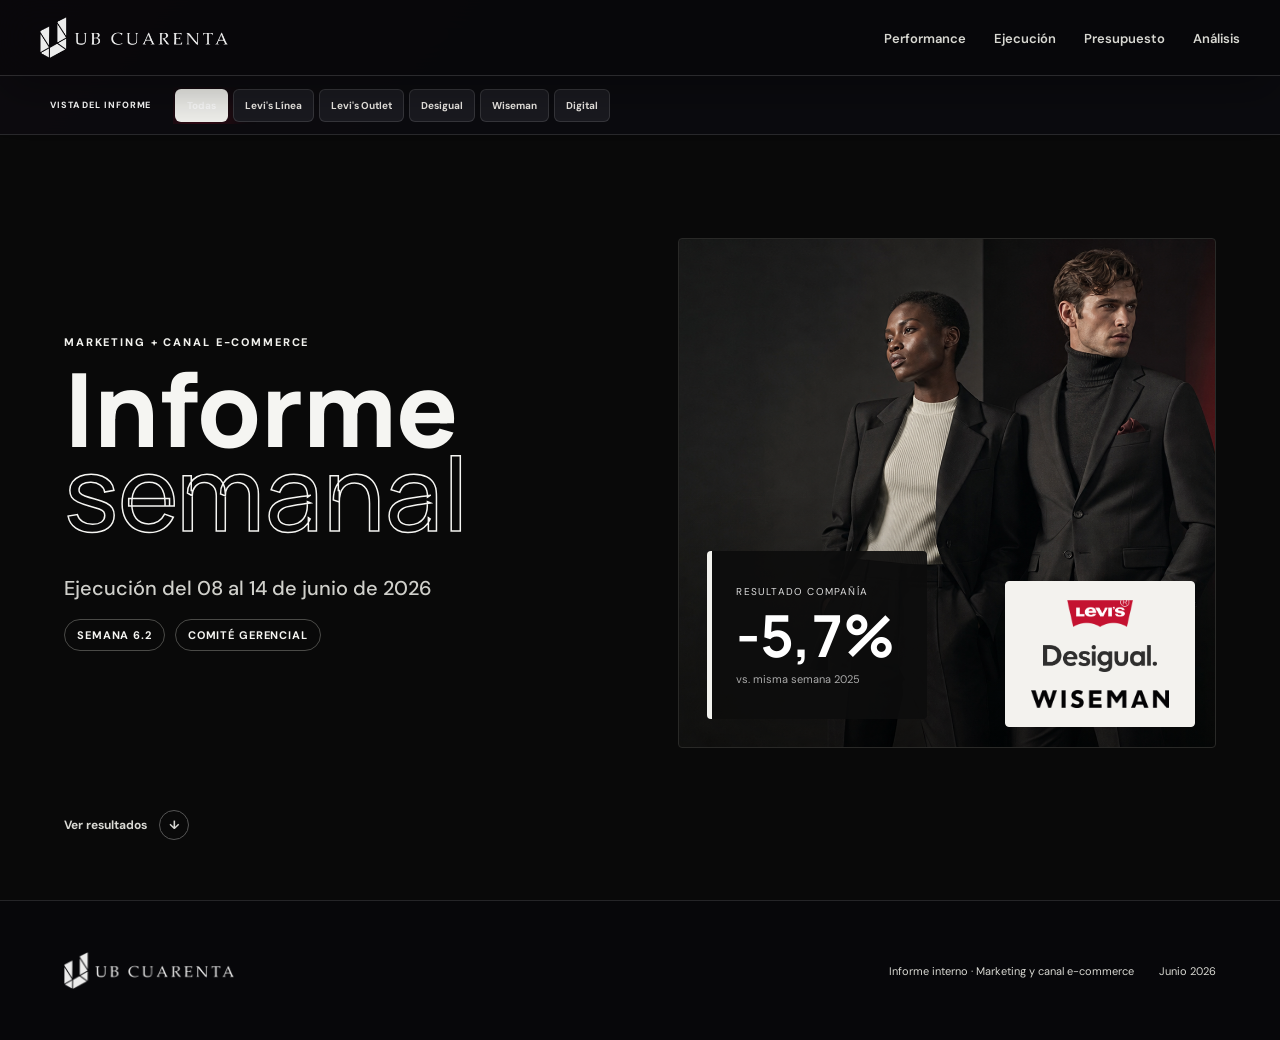
==== index.html @ 1dfcb02c "Add files via upload" ====
﻿<!doctype html>
<html lang="es">
<head>
  <meta charset="utf-8">
  <meta name="viewport" content="width=device-width, initial-scale=1">
  <meta name="theme-color" content="#111111">
  <title>Informe semanal | Marketing UB Cuarenta</title>
  <link rel="preconnect" href="https://fonts.googleapis.com">
  <link rel="preconnect" href="https://fonts.gstatic.com" crossorigin>
  <link href="https://fonts.googleapis.com/css2?family=DM+Sans:wght@400;500;600;700&family=Manrope:wght@500;600;700;800&display=swap" rel="stylesheet">
  <link rel="stylesheet" href="styles.css?v=18">
</head>
<body>
  <header class="topbar">
    <a class="company" href="#inicio" aria-label="Ir al inicio">
      <img src="assets/ub-cuarenta.png" alt="Comercializadora UB Cuarenta">
    </a>
    <nav aria-label="Navegación del informe">
      <a href="#resumen">Performance</a>
      <a href="#acciones">Ejecución</a>
      <a href="#presupuesto">Presupuesto</a>
      <a href="#marcas">Análisis</a>
    </nav>
    <button class="edit-toggle" id="editToggle" type="button">
      <span class="edit-dot"></span>
      <span id="editLabel">Editar informe</span>
    </button>
  </header>

  <aside class="global-brand-filter" aria-label="Filtro global de marca">
    <div class="global-filter-inner">
      <span>Vista del informe</span>
      <div class="filters">
        <button type="button" class="global-filter active" data-global-brand="all">Todas</button>
        <button type="button" class="global-filter" data-global-brand="levis">Levi's Línea</button>
        <button type="button" class="global-filter" data-global-brand="levis-outlet">Levi's Outlet</button>
        <button type="button" class="global-filter" data-global-brand="desigual">Desigual</button>
        <button type="button" class="global-filter" data-global-brand="wiseman">Wiseman</button>
        <button type="button" class="global-filter" data-global-brand="digital">Digital</button>
      </div>
    </div>
  </aside>

  <main id="editableContent">
    <section class="hero" id="inicio">
      <div class="hero-grid">
        <div class="hero-copy">
          <p class="eyebrow">Marketing + canal e-commerce</p>
          <h1>Informe<br><span>semanal</span></h1>
          <p class="hero-period editable" data-field="periodo" contenteditable="false">Ejecución del 08 al 14 de junio de 2026</p>
          <div class="hero-meta">
            <span class="editable" data-field="semana-informe" contenteditable="false">Semana 6.2</span>
            <span>Comité gerencial</span>
          </div>
        </div>
        <div class="hero-visual" title="Cambiar imagen de portada">
          <span class="hero-image-edit-hint">Cambiar portada</span>
          <div class="hero-stat">
            <span class="hero-stat-label">Resultado compañía</span>
            <strong class="editable" data-field="variacion-compania" contenteditable="false">+12%</strong>
            <span>vs. misma semana 2025</span>
          </div>
          <div class="hero-rings" aria-hidden="true">
            <span></span><span></span><span></span>
          </div>
          <div class="brand-stack" aria-label="Marcas del portafolio">
            <img src="assets/levis.png" alt="Levi's">
            <img src="assets/desigual.png" alt="Desigual">
            <img src="assets/wiseman.png" alt="Wiseman">
          </div>
        </div>
      </div>
      <a class="scroll-hint" href="#resumen">Ver resultados <span>↓</span></a>
    </section>



    <section class="section shell" id="resumen">
      <div class="section-heading">
        <div>
          <p class="eyebrow">01 - Pulso del negocio</p>
          <h2>1.1 Resumen ejecutivo</h2>
        </div>
      </div>

      <div class="kpi-grid">
        <article class="kpi-card kpi-dark">
          <div class="kpi-icon">↗</div>
          <span>Venta semana</span>
          <strong class="editable" data-field="ventas-semana" contenteditable="false">$900,7M</strong>
          <small><b class="editable" data-field="cumplimiento-meta" contenteditable="false">76,2%</b> de la meta · <b class="editable" data-field="meta-semana" contenteditable="false">$1.182,6M</b></small>
        </article>
        <article class="kpi-card">
          <div class="kpi-icon">◉</div>
          <span>Variación vs. PY</span>
          <strong class="editable" data-field="variacion-semana" contenteditable="false">+12%</strong>
          <small>Comparativo misma semana 2025</small>
        </article>
        <article class="kpi-card">
          <div class="kpi-icon">○</div>
          <span>Tráfico</span>
          <strong class="editable" data-field="trafico-semana" contenteditable="false">15.855</strong>
          <small><b class="warning editable" data-field="cumplimiento-trafico" contenteditable="false">79%</b> de la meta semanal</small>
        </article>
        <article class="kpi-card">
          <div class="kpi-icon">◫</div>
          <span>Ticket promedio compañía</span>
          <strong class="editable" data-field="ticket-compania" contenteditable="false">$412,7K</strong>
          <small>Promedio de la semana</small>
        </article>
      </div>

      <div class="performance-grid executive-sales-grid">
        <article class="panel sales-panel">
          <div class="panel-head">
            <div>
              <span class="mini-label">1.2 Desempeño comercial</span>
              <h3>Ventas por unidad de negocio</h3>
            </div>
            <span class="badge">COP</span>
          </div>
          <div class="table-wrap">
            <table>
              <thead>
                <tr><th>Unidad</th><th>2025</th><th>2026</th><th>Variación vs. PY</th></tr>
              </thead>
              <tbody>
                <tr class="sales-unit-row" data-brand="levis" tabindex="0" aria-expanded="false"><td><button class="sales-unit-toggle" type="button" aria-label="Ver detalle Levi's Línea">Levi's Línea</button></td><td class="editable" data-col="ventas-anterior" contenteditable="false">Por actualizar</td><td class="editable" data-col="ventas-actual" contenteditable="false">Por actualizar</td><td><span class="compliance-pill missed" data-col="variacion"><i></i>-</span></td></tr>
                <tr class="sales-unit-row" data-brand="levis-outlet" tabindex="0" aria-expanded="false"><td><button class="sales-unit-toggle" type="button" aria-label="Ver detalle Levi's Outlet">Levi's Outlet</button></td><td class="editable" data-col="ventas-anterior" contenteditable="false">Por actualizar</td><td class="editable" data-col="ventas-actual" contenteditable="false">Por actualizar</td><td><span class="compliance-pill missed" data-col="variacion"><i></i>-</span></td></tr>
                <tr class="sales-unit-row" data-brand="desigual" tabindex="0" aria-expanded="false"><td><button class="sales-unit-toggle" type="button" aria-label="Ver detalle Desigual">Desigual</button></td><td class="editable" data-col="ventas-anterior" contenteditable="false">$107,3M</td><td class="editable" data-col="ventas-actual" contenteditable="false">$87,9M</td><td><span class="compliance-pill missed" data-col="variacion"><i></i>-18%</span></td></tr>
                <tr class="sales-unit-row" data-brand="wiseman" tabindex="0" aria-expanded="false"><td><button class="sales-unit-toggle" type="button" aria-label="Ver detalle Wiseman">Wiseman</button></td><td class="editable" data-col="ventas-anterior" contenteditable="false">$18,2M</td><td class="editable" data-col="ventas-actual" contenteditable="false">$16,4M</td><td><span class="compliance-pill missed" data-col="variacion"><i></i>-10%</span></td></tr>
                <tr class="sales-unit-row" data-brand="digital" tabindex="0" aria-expanded="false"><td><button class="sales-unit-toggle" type="button" aria-label="Ver detalle Digital">Digital</button></td><td class="editable" data-col="ventas-anterior" contenteditable="false">$6,0M</td><td class="editable" data-col="ventas-actual" contenteditable="false">$21,0M</td><td><span class="compliance-pill met" data-col="variacion"><i></i>+253%</span></td></tr>
              </tbody>
              <tfoot>
                <tr><td>Total</td><td class="editable" data-col="ventas-anterior" contenteditable="false">$805,9M</td><td class="editable" data-col="ventas-actual" contenteditable="false">$900,7M</td><td><span class="compliance-pill met" data-col="variacion"><i></i>+12%</span></td></tr>
              </tfoot>
            </table>
          </div>
        </article>

      </div>

      <div class="commercial-detail store-insights-panel">
        <div class="panel-head">
          <div>
            <span class="mini-label">1.2 Desempeño comercial</span>
            <h3>Performance comercial y tráfico por marca</h3>
          </div>
          <span class="badge" id="storeDetailCount">Resumen semanal</span>
        </div>
        <p class="store-insights-intro">Ficha completa por marca con venta, comparativo PY, tráfico, tráfico exterior, captura y lectura de mejor tienda y tienda con oportunidad.</p>
        <div class="store-insights-grid" id="storePerformanceRows">
          <article class="store-insight-empty"><span>Información por marca</span><strong>Carga el Excel para generar los insights.</strong></article>
        </div>
      </div>

      <details class="daily-traffic-panel">
        <summary>
          <span><small>1.3 Analítica diaria</small><strong>Tráfico exterior y conversión por punto de venta</strong></span>
          <b>Ver detalle</b>
        </summary>
        <div class="traffic-dashboard-controls">
          <label>Explorar tienda
            <select id="dailyTrafficStore" class="traffic-store-select"><option value="">Carga el Excel</option></select>
          </label>
          <span class="badge" id="dailyTrafficCount">Sin datos</span>
        </div>
        <div class="traffic-summary-cards">
          <article><span>Tráfico exterior</span><strong id="trafficExteriorTotal">-</strong></article>
          <article><span>Tráfico individual</span><strong id="trafficIndividualTotal">-</strong></article>
          <article><span>Conversión promedio</span><strong id="trafficConversionAvg">-</strong></article>
          <article><span>Mejor día</span><strong id="trafficBestDay">-</strong></article>
        </div>
        <div class="traffic-daily-chart" id="trafficDailyChart"><p class="empty-table">Carga el Excel para visualizar la tendencia diaria.</p></div>
        <div class="table-wrap detail-table-wrap traffic-ranking">
          <table>
            <thead><tr><th>Marca / punto de venta</th><th>Días</th><th>Tráfico exterior</th><th>Tráfico individual</th><th>Conversión prom.</th><th>Mejor día</th></tr></thead>
            <tbody id="dailyTrafficRows"><tr><td colspan="6" class="empty-table">Carga el Excel para consultar el consolidado.</td></tr></tbody>
          </table>
        </div>
      </details>
    </section>



<section class="section shell" id="acciones">
      <div class="section-heading actions-heading">
        <div>
          <p class="eyebrow">02 - Ejecución y evidencias</p>
          <h2>La gestión que movió la semana</h2>
        </div>
      </div>
<section class="execution-summary-panel">
        <div class="panel-head">
          <div>
            <span class="mini-label">2.1 Ejecuciones por marca</span>
            <h3>Acciones activas de la semana</h3>
          </div>
          <span class="badge" id="executionSummaryCount">Sin datos</span>
        </div>
        <p class="store-insights-intro">Resumen gerencial de los frentes ejecutados por marca, agrupados en CRM, BTL, Marketing Digital, ATL y Activaciones de Marca.</p>
        <div class="execution-summary-grid" id="executionSummaryRows">
          <article class="crm-campaign-empty">Carga el Excel para construir el resumen de ejecuciones.</article>
        </div>
      </section>
      <div class="crm-dashboard">
        <div class="crm-intro">
          <div>
            <p class="eyebrow">2.2 CRM</p>
            <h3>Relación que se convierte en resultado</h3>
          </div>
          <p class="editable" contenteditable="false">Alcance, respuesta y atribución comercial de las comunicaciones que conectaron las marcas con sus audiencias.</p>
        </div>
        <div class="crm-channel-grid">
          <article class="crm-channel email-channel" data-channel="email">
            <div class="crm-channel-head">
              <span class="channel-icon">@</span>
              <div><small>Canal</small><h4>Email</h4></div>
              <span class="channel-status">CRM</span>
            </div>
            <div class="crm-primary">
              <span>Envíos realizados</span>
              <strong class="editable" data-metric="enviados" contenteditable="false">Por actualizar</strong>
            </div>
            <div class="crm-metrics">
              <div><span>Tasa de apertura</span><b class="editable" data-metric="apertura" contenteditable="false">-%</b></div>
              <div><span>CTOR</span><b class="editable" data-metric="ctr" contenteditable="false">-%</b></div>
              <div><span>Conversión</span><b class="editable" data-metric="conversion-rate" contenteditable="false">-%</b></div>
              <div><span>Ingresos atribuidos</span><b class="editable" data-metric="revenue" contenteditable="false">-</b></div>
            </div>
          </article>
          <article class="crm-channel sms-channel" data-channel="sms">
            <div class="crm-channel-head">
              <span class="channel-icon">✉</span>
              <div><small>Canal</small><h4>SMS</h4></div>
              <span class="channel-status">CRM</span>
            </div>
            <div class="crm-primary">
              <span>Mensajes enviados</span>
              <strong class="editable" data-metric="enviados" contenteditable="false">Por actualizar</strong>
            </div>
            <div class="crm-metrics">
              <div><span>Tasa de rebote</span><b class="editable" data-metric="bounce" contenteditable="false">-%</b></div>
              <div><span>Conversión</span><b class="editable" data-metric="conversion-rate" contenteditable="false">-%</b></div>
              <div><span>Transacciones</span><b class="editable" data-metric="transactions" contenteditable="false">-</b></div>
              <div><span>Ingresos atribuidos</span><b class="editable" data-metric="revenue" contenteditable="false">-</b></div>
            </div>
          </article>
          <article class="crm-channel whatsapp-channel" data-channel="whatsapp">
            <div class="crm-channel-head">
              <span class="channel-icon">◎</span>
              <div><small>Canal</small><h4>WhatsApp</h4></div>
              <span class="channel-status">CRM</span>
            </div>
            <div class="crm-primary">
              <span>Mensajes enviados</span>
              <strong class="editable" data-metric="enviados" contenteditable="false">Por actualizar</strong>
            </div>
            <div class="crm-metrics">
              <div><span>Leídos</span><b class="editable" data-metric="leidos" contenteditable="false">-%</b></div>
              <div><span>Respuestas</span><b class="editable" data-metric="respuestas" contenteditable="false">-</b></div>
              <div><span>Conversión</span><b class="editable" data-metric="conversion-rate" contenteditable="false">-%</b></div>
              <div><span>Ingresos atribuidos</span><b class="editable" data-metric="revenue" contenteditable="false">-</b></div>
            </div>
          </article>
        </div>
        <section class="crm-brand-insights-section">
          <div class="crm-campaign-heading">
            <span><small>Lectura por portafolio</small><strong>Insights CRM por marca</strong></span>
            <b id="crmBrandInsightCount">Sin datos</b>
          </div>
          <div class="crm-brand-insights" id="crmBrandInsights">
            <article class="crm-campaign-empty">Carga el Excel para construir la lectura por marca.</article>
          </div>
        </section>
        <section class="crm-campaign-detail">
          <div class="crm-campaign-heading">
            <span><small>Atribución por envío</small><strong>Detalle de campañas CRM</strong></span>
            <b id="crmCampaignCount">Sin campañas</b>
          </div>
          <div class="crm-campaign-grid" id="crmCampaignRows">
            <article class="crm-campaign-empty">Carga el Excel para visualizar las campañas.</article>
          </div>
        </section>
      </div>

      <section class="digital-pauta-panel">
        <div class="crm-campaign-heading">
          <span><small>2.3 Marketing digital</small><strong>Pauta Digital</strong></span>
          <b id="digitalPautaCount">Sin datos</b>
        </div>
        <div class="digital-pauta-dashboard" id="digitalPautaRows">
          <article class="crm-campaign-empty">Carga el Excel para visualizar acciones de pauta digital.</article>
        </div>
      </section>
      <div class="evidence-section-heading">
        <div><span>2.4 Evidencias</span><h3>Registro fotográfico y soportes</h3></div>
        <p>Soportes visuales de campañas, piezas, vitrinas, activaciones y contenidos desplegados por marca.</p>
      </div>
      <div class="evidence-grid" id="evidenceGrid">
        <article class="evidence-card featured" data-brand="levis" data-type="eventos btl">
          <div class="evidence-image">
            <img class="replaceable-image" src="assets/evento-colina-1.jpg" alt="Evento de relanzamiento Levi's Colina">
            <span class="image-edit-hint">Cambiar foto</span>
            <div class="card-brand">Levi's Línea</div>
            <div class="card-action-type">Evento / BTL</div>
          </div>
          <div class="evidence-gallery">
            <button class="gallery-thumb active" type="button"><img src="assets/evento-colina-1.jpg" alt="Relanzamiento Levi's Colina 1"></button>
            <button class="gallery-thumb" type="button"><img src="assets/evento-colina-2.jpg" alt="Relanzamiento Levi's Colina 2"></button>
            <button class="gallery-thumb" type="button"><img src="assets/evento-colina-3.jpg" alt="Relanzamiento Levi's Colina 3"></button>
            <button class="add-gallery-images" type="button">+ Fotos</button>
          </div>
          <div class="evidence-body">
            <div class="evidence-meta"><span>Evento</span><time class="editable" contenteditable="false">12 de junio</time></div>
            <h3 class="editable" contenteditable="false">Relanzamiento Levi's Colina</h3>
            <p class="editable" contenteditable="false">Experiencia de reapertura con catering, DJ, fotocabina, creadores de contenido y una dinámica de chaquetas Trucker.</p>
            <div class="event-results">
              <div><strong class="editable" contenteditable="false">+29%</strong><span>ventas vs. 2025</span></div>
              <div><strong class="editable" contenteditable="false">$482K</strong><span>ticket promedio</span></div>
              <div><strong class="editable" contenteditable="false">13%</strong><span>venta clientes VIP</span></div>
            </div>
          </div>
          <button class="delete-card" type="button" aria-label="Eliminar evidencia">×</button>
        </article>

        <article class="evidence-card" data-brand="levis" data-type="crm redes-sociales ficheros-google">
          <div class="evidence-image">
            <img class="replaceable-image" src="assets/papa-con-estilo.png" alt="Campaña Papá con estilo">
            <span class="image-edit-hint">Cambiar imagen</span>
            <div class="card-brand">Levi's Línea</div>
            <div class="card-action-type">CRM</div>
          </div>
          <div class="evidence-gallery"><button class="gallery-thumb active" type="button"><img src="assets/papa-con-estilo.png" alt="Papá con estilo"></button><button class="add-gallery-images" type="button">+ Fotos</button></div>
          <div class="evidence-body">
            <div class="evidence-meta"><span>CRM + social</span><time class="editable" contenteditable="false">09-14 junio</time></div>
            <h3 class="editable" contenteditable="false">Papá con estilo</h3>
            <p class="editable" contenteditable="false">Email, ficheros de Google por tienda y publicaciones en las redes corporativas.</p>
            <div class="channel-list"><span>Email</span><span>Social</span><span>Tiendas</span></div>
          </div>
          <button class="delete-card" type="button" aria-label="Eliminar evidencia">×</button>
        </article>

        <article class="evidence-card" data-brand="desigual" data-type="crm redes-sociales ficheros-google vitrinas">
          <div class="evidence-image">
            <img class="replaceable-image" src="assets/ventas-privadas.png" alt="Campaña Ventas privadas Desigual">
            <span class="image-edit-hint">Cambiar imagen</span>
            <div class="card-brand">Desigual</div>
            <div class="card-action-type">CRM</div>
          </div>
          <div class="evidence-gallery"><button class="gallery-thumb active" type="button"><img src="assets/ventas-privadas.png" alt="Ventas privadas Desigual"></button><button class="add-gallery-images" type="button">+ Fotos</button></div>
          <div class="evidence-body">
            <div class="evidence-meta"><span>Campaña 360</span><time class="editable" contenteditable="false">08-14 junio</time></div>
            <h3 class="editable" contenteditable="false">Rebajas - Ventas privadas</h3>
            <p class="editable" contenteditable="false">Activación en email, SMS, vitrinas, fichas de tienda y redes sociales.</p>
            <div class="channel-list"><span>Email</span><span>SMS</span><span>Vitrinas</span></div>
          </div>
          <button class="delete-card" type="button" aria-label="Eliminar evidencia">×</button>
        </article>

        <article class="evidence-card" data-brand="wiseman" data-type="crm redes-sociales ficheros-google">
          <div class="evidence-image">
            <img class="replaceable-image" src="assets/wiseman-papa.png" alt="Campaña El papá titular Wiseman">
            <span class="image-edit-hint">Cambiar imagen</span>
            <div class="card-brand">Wiseman</div>
            <div class="card-action-type">CRM</div>
          </div>
          <div class="evidence-gallery"><button class="gallery-thumb active" type="button"><img src="assets/wiseman-papa.png" alt="El papá titular Wiseman"></button><button class="add-gallery-images" type="button">+ Fotos</button></div>
          <div class="evidence-body">
            <div class="evidence-meta"><span>CRM + retail</span><time class="editable" contenteditable="false">13-16 junio</time></div>
            <h3 class="editable" contenteditable="false">El papá titular - 40% OFF</h3>
            <p class="editable" contenteditable="false">Comunicación por email, SMS, WhatsApp, fichas de tienda y redes corporativas.</p>
            <div class="channel-list"><span>WhatsApp</span><span>SMS</span><span>Social</span></div>
          </div>
          <button class="delete-card" type="button" aria-label="Eliminar evidencia">×</button>
        </article>
      </div>

      <button class="add-evidence" id="addEvidence" type="button">
        <span>+</span>
        <b>Agregar nueva evidencia</b>
        <small>Foto, campaña, canal y resultado</small>
      </button>
    </section>

<section class="section budget-section" id="presupuesto">
      <div class="shell">
        <div class="section-heading budget-heading">
          <div><p class="eyebrow">03 - Inversión de mercadeo</p><h2>Ejecución de presupuesto</h2></div>
          <p class="section-intro">Seguimiento de los gastos contabilizados, calculado sobre el valor total incluido IVA.</p>
        </div>
        <div class="budget-filter-panel" aria-label="Filtros de ejecucion de presupuesto">
          <label>Desde<input id="budgetDateFrom" type="date"></label><label>Hasta<input id="budgetDateTo" type="date"></label>
          <label>Marca<select id="budgetBrand"><option value="all">Todas</option></select></label><label>Tienda<select id="budgetStore"><option value="all">Todas</option></select></label>
          <label>Proveedor<select id="budgetProvider"><option value="all">Todos</option></select></label><label>Tipo de documento<select id="budgetDocumentType"><option value="all">Todos</option></select></label>
          <button id="budgetClearFilters" type="button">Limpiar filtros</button>
        </div>
        <div class="budget-kpis">
          <article><span>Total ejecutado</span><strong id="budgetTotal">-</strong><small id="budgetPeriod">Carga el archivo de ejecucion</small></article>
          <article><span>Movimientos</span><strong id="budgetMovements">-</strong><small>Registros contabilizados</small></article>
          <article><span>Promedio por movimiento</span><strong id="budgetAverage">-</strong><small>Valor total promedio</small></article>
          <article><span>Principal proveedor</span><strong id="budgetTopProvider">-</strong><small id="budgetTopProviderValue">Mayor ejecucion acumulada</small></article>
        </div>
        <div class="budget-analysis-grid">
          <article class="budget-breakdown"><div class="panel-head"><div><span class="mini-label">Distribucion</span><h3>Ejecucion por marca</h3></div><span class="badge" id="budgetBrandCount">Sin datos</span></div><div id="budgetBrandBars" class="budget-bars"><p class="empty-table">Carga el archivo para visualizar la distribucion.</p></div></article>
          <article class="budget-breakdown"><div class="panel-head"><div><span class="mini-label">Concentracion</span><h3>Principales proveedores</h3></div><span class="badge">Top 5</span></div><div id="budgetProviderBars" class="budget-bars"><p class="empty-table">Carga el archivo para visualizar proveedores.</p></div></article>
        </div>
        <details class="budget-detail"><summary><span><small>Soporte contable</small><strong>Detalle de movimientos</strong></span><b id="budgetResultCount">Sin datos</b></summary><div class="table-wrap"><table><thead><tr><th>Fecha</th><th>Documento</th><th>Concepto</th><th>Proveedor</th><th>Tienda</th><th>Marca</th><th>Total</th></tr></thead><tbody id="budgetRows"><tr><td colspan="7" class="empty-table">Carga el archivo de ejecucion de presupuesto.</td></tr></tbody></table></div></details>
      </div>
    </section>

<section class="section brands-section" id="marcas">
      <div class="shell">
        <div class="section-heading light-heading">
          <div>
            <p class="eyebrow">04 - Lectura por marca</p>
            <h2>Qué movió la semana</h2>
          </div>
          <p class="section-intro editable" contenteditable="false">Una lectura ejecutiva del desempeño, los aprendizajes y la oportunidad inmediata de cada marca.</p>
        </div>
        <div class="brand-analysis">
          <article class="brand-analysis-card levis-card" data-brand="levis">
            <div class="brand-card-top">
              <img src="assets/levis.png" alt="Levi's">
              <span class="brand-result positive editable" data-metric="variacion" contenteditable="false">+15%</span>
            </div>
            <h3 class="editable" data-metric="titular" contenteditable="false">Levi's Línea: lectura comercial independiente.</h3>
            <p class="editable" data-metric="lectura" contenteditable="false">"Papá con estilo" conectó con la base de datos y compensó la ausencia de dinámicas promocionales comparables con 2025.</p>
            <div class="brand-tag">Tiendas de línea</div>
          </article>
          <article class="brand-analysis-card outlet-card" data-brand="levis-outlet">
            <div class="brand-card-top">
              <img src="assets/levis.png" alt="Levi's Outlet">
              <span class="brand-result editable" data-metric="variacion" contenteditable="false">-</span>
            </div>
            <h3 class="editable" data-metric="titular" contenteditable="false">Levi's Outlet: dinámica promocional propia.</h3>
            <p class="editable" data-metric="lectura" contenteditable="false">Analizar por separado el comportamiento de Providencia 22A, Bima y Toberín permite leer correctamente su tráfico, precio y respuesta a promociones.</p>
            <div class="brand-tag">Tiendas outlet</div>
          </article>
          <article class="brand-analysis-card desigual-card" data-brand="desigual">
            <div class="brand-card-top">
              <img src="assets/desigual.png" alt="Desigual">
              <span class="brand-result negative editable" data-metric="variacion" contenteditable="false">-18%</span>
            </div>
            <h3 class="editable" data-metric="titular" contenteditable="false">Ventas privadas con espacio por capitalizar.</h3>
            <p class="editable" data-metric="lectura" contenteditable="false">La apertura de la promoción a todo público redujo la sensación de exclusividad para las clientas recurrentes.</p>
            <div class="brand-tag">Replantear exclusividad</div>
          </article>
          <article class="brand-analysis-card wiseman-card" data-brand="wiseman">
            <div class="brand-card-top">
              <img src="assets/wiseman.png" alt="Wiseman">
              <span class="brand-result negative editable" data-metric="variacion" contenteditable="false">-10%</span>
            </div>
            <h3 class="editable" data-metric="titular" contenteditable="false">Bima reveló un público con potencial.</h3>
            <p class="editable" data-metric="lectura" contenteditable="false">El tráfico extraordinario generado por un evento del centro comercial abre una ruta para nuevas alianzas y audiencias.</p>
            <div class="brand-tag">Nueva audiencia</div>
          </article>
        </div>
      </div>
    </section>

  </main>

  <footer>
    <img src="assets/ub-cuarenta.png" alt="UB Cuarenta">
    <p>Informe interno · Marketing y canal e-commerce</p>
    <span class="editable" contenteditable="false">Junio 2026</span>
  </footer>

  <aside class="editor-panel" id="editorPanel" aria-hidden="true">
    <div class="editor-head">
      <div><span>Modo edición</span><strong>Actualización semanal</strong></div>
      <button id="closeEditor" type="button" aria-label="Cerrar">×</button>
    </div>
    <p>Carga la información semanal o ajusta cualquier texto marcado.</p>
    <div class="import-block">
      <strong>Actualizar informe</strong>
      <label class="file-action import-main">Cargar Excel<input id="importExcel" type="file" accept=".xlsx,.xlsm"></label>
      <label class="file-action import-main">Cargar PowerPoint<input id="importPowerPoint" type="file" accept=".pptx"></label>
      <label class="file-action budget-import">Cargar ejecución de presupuesto<input id="importBudget" type="file" accept=".xlsx,.xlsm"></label>
      <label class="file-action hero-image-action">Cambiar portada<input id="heroImagePicker" type="file" accept="image/*"></label>
      <a class="template-link" href="formato-datos-informe-semanal-drive.xlsx" download>Descargar formato con evidencias Drive</a>
      <a class="template-link" href="https://docs.google.com/spreadsheets/d/1JiflR-EcpwWQIwqD4pgenuSF4wyPLTS8JYuBKs4WtE8/edit" target="_blank" rel="noopener">Abrir formato en Google Sheets</a>
      <small id="importStatus">Excel: cifras, CRM y enlaces públicos de Drive · PowerPoint: acciones y evidencias.</small>
      <small id="budgetImportStatus">Presupuesto: sin archivo cargado.</small>
    </div>
    <div class="editor-actions">
      <button id="saveReport" class="primary-action" type="button">Guardar cambios</button>
      <button id="preparePublication" class="publication-action" type="button">Preparar publicación en GitHub</button>
      <button id="exportReport" type="button">Exportar respaldo</button>
      <label class="file-action">Importar respaldo<input id="importReport" type="file" accept=".json"></label>
      <button id="printReport" type="button">Imprimir / PDF</button>
      <button id="resetReport" class="danger-action" type="button">Restaurar ejemplo</button>
    </div>
    <small id="saveStatus">Los cambios se guardan en este navegador. Para actualizar el enlace público, prepara y sube datos-publicados.json.</small>
  </aside>

  <input id="imagePicker" type="file" accept="image/*" hidden>
  <input id="galleryPicker" type="file" accept="image/*" multiple hidden>

  <template id="evidenceTemplate">
    <article class="evidence-card" data-brand="levis" data-type="otros">
      <div class="evidence-image">
        <img class="replaceable-image" src="assets/papa-con-estilo.png" alt="Nueva evidencia">
        <span class="image-edit-hint">Cambiar imagen</span>
        <div class="card-brand editable" contenteditable="true">Levi's</div>
        <div class="card-action-type editable" contenteditable="true">Otros</div>
      </div>
      <div class="evidence-gallery">
        <button class="gallery-thumb active" type="button"><img src="assets/papa-con-estilo.png" alt="Nueva evidencia"></button>
        <button class="add-gallery-images" type="button">+ Fotos</button>
      </div>
      <div class="evidence-body">
        <div class="evidence-meta"><span class="editable" contenteditable="true">Canal / formato</span><time class="editable" contenteditable="true">Fecha</time></div>
        <h3 class="editable" contenteditable="true">Título de la acción</h3>
        <p class="editable" contenteditable="true">Describe brevemente la acción, su propósito y el resultado más importante.</p>
        <div class="channel-list"><span class="editable" contenteditable="true">Canal 1</span><span class="editable" contenteditable="true">Canal 2</span></div>
      </div>
      <button class="delete-card" type="button" aria-label="Eliminar evidencia">×</button>
    </article>
  </template>

  <div class="toast" id="toast" role="status"></div>
  <div class="photo-viewer" id="photoViewer" aria-hidden="true">
    <button type="button" class="photo-viewer-close" aria-label="Cerrar fotografía">×</button>
    <img id="photoViewerImage" alt="">
    <div class="photo-viewer-caption">
      <strong id="photoViewerTitle"></strong>
      <span id="photoViewerMeta"></span>
    </div>
  </div>
  <script src="import-data.js?v=17"></script>
  <script src="budget.js?v=2"></script>
  <script src="app.js?v=29"></script>
</body>
</html>
---- styles.css ----
﻿:root {
  --ink:#111;
  --paper:#f5f3ef;
  --white:#fff;
  --muted:#76736d;
  --line:#dedbd4;
  --red:#c8102e;
  --green:#127a51;
  --orange:#d97706;
  --radius:24px;
  --shadow:0 18px 50px rgba(18,18,18,.08);
}

/* Menu-only navigation refinements */
@media screen{
  .web-report #viewProgress{display:none!important}
  .web-report #editableContent{padding-top:134px!important}
  .web-report .report-view.active-view{min-height:calc(100vh - 134px)!important}
  .web-report .hero.report-view.active-view{min-height:calc(100vh - 134px)!important}
  body.web-report[data-active-view="presupuesto"] .global-brand-filter,
  body.web-report[data-active-view="marcas"] .global-brand-filter{display:none!important}
  body.web-report[data-active-view="presupuesto"] #editableContent,
  body.web-report[data-active-view="marcas"] #editableContent{padding-top:76px!important}
  body.web-report[data-active-view="presupuesto"] .report-view.active-view,
  body.web-report[data-active-view="marcas"] .report-view.active-view{min-height:calc(100vh - 76px)!important}
  body.web-report[data-active-view="presupuesto"] .section.report-view.active-view,
  body.web-report[data-active-view="marcas"] .section.report-view.active-view{padding-top:52px!important}
}

@media screen and (max-width:600px){
  .web-report #editableContent{padding-top:128px!important}
  .web-report .report-view.active-view,
  .web-report .hero.report-view.active-view{min-height:calc(100vh - 128px)!important}
  body.web-report[data-active-view="presupuesto"] #editableContent,
  body.web-report[data-active-view="marcas"] #editableContent{padding-top:74px!important}
  body.web-report[data-active-view="presupuesto"] .report-view.active-view,
  body.web-report[data-active-view="marcas"] .report-view.active-view{min-height:calc(100vh - 74px)!important}
}

/* Web-style module navigation */
@media screen{
  .web-report{background:linear-gradient(135deg,rgba(200,16,46,.18),transparent 28%),linear-gradient(315deg,rgba(14,132,181,.18),transparent 32%),#07070a;color:#f8f7f2}
  .web-report .topbar{background:rgba(8,8,11,.94);border-bottom:1px solid rgba(255,255,255,.14);box-shadow:0 18px 45px rgba(0,0,0,.28);backdrop-filter:blur(18px)}
  .web-report .topbar nav a{position:relative;color:#d8d8d2;padding-bottom:8px}
  .web-report .topbar nav a.active,.web-report .company.active{color:#fff}
  .web-report .topbar nav a:after{content:"";position:absolute;left:0;right:100%;bottom:0;height:3px;background:linear-gradient(90deg,var(--active-brand),#00a7b5);transition:right .22s ease}
  .web-report .topbar nav a.active:after{right:0}
  .web-report .global-brand-filter{background:rgba(12,12,16,.94);border-bottom:1px solid rgba(255,255,255,.12);backdrop-filter:blur(18px)}
  .web-report .global-filter-inner>span{color:#f5f2ea}
  .web-report .global-filter{background:#1a1a20;color:#f0ede8;border:1px solid rgba(255,255,255,.12)}
  .web-report .global-filter.active{background:var(--active-brand);color:#fff;border-color:transparent;box-shadow:0 12px 28px rgba(200,16,46,.28)}
  .view-progress{position:fixed;z-index:48;top:134px;left:0;right:0;min-height:58px;display:grid;grid-template-columns:auto minmax(0,1fr) auto;align-items:center;gap:14px;padding:10px max(22px,5vw);background:linear-gradient(90deg,#121217,#1a1518 52%,#0c1a1e);border-bottom:1px solid rgba(255,255,255,.12);box-shadow:0 16px 35px rgba(0,0,0,.22)}
  .view-step{min-width:106px;height:36px;border:1px solid rgba(255,255,255,.18);border-radius:999px;background:#f8f7f2;color:#111;font-size:10px;font-weight:900;text-transform:uppercase;letter-spacing:.08em;cursor:pointer}
  .view-step:disabled{cursor:not-allowed;opacity:.38}
  .view-status{display:flex;align-items:center;justify-content:center;gap:12px;min-width:0;text-align:center}
  .view-status span{flex:0 0 auto;border:1px solid rgba(255,255,255,.18);border-radius:999px;padding:7px 10px;color:#c9c8c2;font-size:9px;font-weight:900;text-transform:uppercase;letter-spacing:.08em}
  .view-status strong{min-width:0;color:#fff;font-family:"Manrope";font-size:17px;line-height:1.15;white-space:nowrap;overflow:hidden;text-overflow:ellipsis}
  .web-report #editableContent{padding-top:192px;min-height:100vh}
  .web-report .report-view{display:none!important}
  .web-report .report-view.active-view{display:block!important;min-height:calc(100vh - 192px);animation:viewIn .32s ease both}
  .web-report .hero.report-view.active-view{display:flex!important;height:auto;min-height:calc(100vh - 192px);padding:42px 5vw 60px}
  .web-report .section.report-view.active-view{padding:48px 0 78px}
  .web-report .section.shell.report-view.active-view{width:min(1180px,90vw)}
  .web-report .section-heading,.web-report .budget-heading,.web-report .evidence-section-heading{padding:28px;margin-bottom:28px;border:1px solid rgba(255,255,255,.12);border-left:6px solid var(--active-brand);background:linear-gradient(135deg,rgba(255,255,255,.08),rgba(255,255,255,.02));color:#fff}
  .web-report .section-heading h2,.web-report .budget-heading h2,.web-report .evidence-section-heading h3{color:#fff;font-size:clamp(34px,4.4vw,58px)}
  .web-report .section-intro,.web-report .evidence-section-heading p{color:#d2d0ca}
  .web-report .section:not(.brands-section):not(.budget-section),.web-report .section.shell{color:#171717}
  .web-report .section:not(.brands-section):not(.budget-section) .section-heading,.web-report .section.shell .section-heading{color:#fff}
  .web-report .kpi-card,.web-report .panel,.web-report .brand-focus,.web-report .commercial-detail,.web-report .daily-traffic-panel,.web-report .crm-brand-table,.web-report .crm-campaign-detail,.web-report .evidence-card{border-color:rgba(15,15,18,.16);box-shadow:0 18px 55px rgba(0,0,0,.12)}
  .web-report .kpi-card{border-top:5px solid var(--active-brand)}
  .web-report .kpi-dark{border-top-color:#00a7b5;background:linear-gradient(150deg,#09090c,#202026)}
  .web-report .radial{background:conic-gradient(var(--active-brand) calc(var(--progress)*1%),#24242a 0);box-shadow:inset 0 0 0 1px rgba(255,255,255,.12),0 18px 40px rgba(0,0,0,.14)}
  .web-report .traffic-daily-chart,.web-report .budget-bars,.web-report .digital-pauta-bars{border-color:rgba(0,0,0,.12)}
  .web-report .traffic-bar-column i,.web-report .bar i{background:linear-gradient(180deg,var(--active-brand),#00a7b5)}
  .web-report .budget-section,.web-report .brands-section{background:transparent}
  .web-report .budget-section .shell,.web-report .brands-section .shell{width:min(1180px,90vw)}
  .web-report .execution-summary-panel,.web-report .digital-pauta-panel,.web-report .budget-filter-panel,.web-report .budget-kpis,.web-report .budget-breakdown,.web-report .budget-detail{box-shadow:0 22px 60px rgba(0,0,0,.22)}
  .web-report .brand-analysis-card{box-shadow:0 24px 60px rgba(0,0,0,.2)}
  .web-report footer{background:#07070a;color:#d8d8d2;border-top:1px solid rgba(255,255,255,.12)}
  @keyframes viewIn{from{opacity:0;transform:translateY(14px)}to{opacity:1;transform:translateY(0)}}
}

@media screen and (max-width:900px){
  .view-progress{top:132px;grid-template-columns:1fr 1fr;gap:8px;padding:10px 16px}
  .view-status{grid-column:1/-1;grid-row:1;justify-content:flex-start}
  .view-step{grid-row:2;width:100%}
  .web-report #editableContent{padding-top:224px}
  .web-report .hero.report-view.active-view,.web-report .report-view.active-view{min-height:calc(100vh - 224px)}
  .web-report .section-heading,.web-report .budget-heading,.web-report .evidence-section-heading{padding:22px}
}

@media screen and (max-width:600px){
  .view-progress{top:124px}
  .view-status{align-items:flex-start;flex-direction:column;gap:7px}
  .view-status strong{white-space:normal;font-size:15px}
  .view-step{min-width:0;height:34px;font-size:9px}
  .web-report #editableContent{padding-top:238px}
  .web-report .hero.report-view.active-view,.web-report .report-view.active-view{min-height:calc(100vh - 238px)}
  .web-report .hero.report-view.active-view{padding-top:28px}
}

/* Last override: top-menu navigation only */
@media screen{
  .web-report #viewProgress{display:none!important}
  .web-report #editableContent{padding-top:134px!important}
  .web-report .report-view.active-view{min-height:calc(100vh - 134px)!important}
  .web-report .hero.report-view.active-view{min-height:calc(100vh - 134px)!important}
  body.web-report[data-active-view="presupuesto"] .global-brand-filter,
  body.web-report[data-active-view="marcas"] .global-brand-filter{display:none!important}
  body.web-report[data-active-view="presupuesto"] #editableContent,
  body.web-report[data-active-view="marcas"] #editableContent{padding-top:76px!important}
  body.web-report[data-active-view="presupuesto"] .report-view.active-view,
  body.web-report[data-active-view="marcas"] .report-view.active-view{min-height:calc(100vh - 76px)!important}
  body.web-report[data-active-view="presupuesto"] .section.report-view.active-view,
  body.web-report[data-active-view="marcas"] .section.report-view.active-view{padding-top:52px!important}
}

@media screen and (max-width:900px){
  .web-report #editableContent{padding-top:134px!important}
  .web-report .report-view.active-view,
  .web-report .hero.report-view.active-view{min-height:calc(100vh - 134px)!important}
}

@media screen and (max-width:600px){
  .web-report #editableContent{padding-top:128px!important}
  .web-report .report-view.active-view,
  .web-report .hero.report-view.active-view{min-height:calc(100vh - 128px)!important}
  body.web-report[data-active-view="presupuesto"] #editableContent,
  body.web-report[data-active-view="marcas"] #editableContent{padding-top:74px!important}
  body.web-report[data-active-view="presupuesto"] .report-view.active-view,
  body.web-report[data-active-view="marcas"] .report-view.active-view{min-height:calc(100vh - 74px)!important}
}
*{box-sizing:border-box}
html{scroll-behavior:smooth}
body{margin:0;background:var(--paper);color:var(--ink);font-family:"DM Sans",sans-serif}
button,input{font:inherit}
button{cursor:pointer}
img{max-width:100%;display:block}
a{color:inherit;text-decoration:none}
.shell{width:min(1180px,calc(100% - 48px));margin:0 auto}
.topbar{height:76px;position:fixed;z-index:50;top:0;left:0;right:0;display:flex;align-items:center;gap:36px;padding:0 40px;background:rgba(245,243,239,.9);backdrop-filter:blur(18px);border-bottom:1px solid rgba(17,17,17,.08)}
.company{width:188px;margin-right:auto}.company img{width:100%}
.topbar nav{display:flex;gap:28px;font-size:13px;font-weight:600}
.topbar nav a{position:relative;padding:10px 0;color:#57544f}
.topbar nav a:after{content:"";position:absolute;left:0;right:100%;bottom:3px;height:2px;background:var(--ink);transition:.25s}
.topbar nav a:hover:after{right:0}
.edit-toggle{border:0;border-radius:100px;background:var(--ink);color:white;padding:11px 16px;display:flex;align-items:center;gap:9px;font-size:12px;font-weight:700}
.publication-mode .edit-toggle,.publication-mode .editor-panel{display:none!important}
.edit-dot{width:8px;height:8px;border:2px solid white;border-radius:50%}
.global-brand-filter{position:fixed;z-index:45;top:76px;left:0;right:0;background:rgba(255,255,255,.96);border-bottom:1px solid var(--line);backdrop-filter:blur(16px)}.global-filter-inner{height:58px;width:min(1180px,calc(100% - 48px));margin:auto;display:flex;align-items:center;gap:22px}.global-filter-inner>span{flex:0 0 auto;font-size:9px;font-weight:800;text-transform:uppercase;letter-spacing:.1em;color:#777}.global-filter{white-space:nowrap;border:0;background:transparent;border-radius:6px;padding:9px 11px;font-size:10px;font-weight:700;color:#666}.global-filter:hover{background:#f0ede8}.global-filter.active{background:var(--ink);color:#fff}.global-brand-filter .filters{overflow:auto}
.hero{min-height:760px;height:100vh;padding:165px 5vw 48px;background:#e9e6e0;position:relative;overflow:hidden;display:flex;flex-direction:column}
.hero:before{content:"";position:absolute;width:600px;height:600px;border-radius:50%;background:#d8d3ca;right:-180px;top:50px;filter:blur(1px)}
.hero-grid{width:min(1320px,100%);margin:auto;display:grid;grid-template-columns:1fr 1fr;align-items:center;position:relative;z-index:1}
.eyebrow{margin:0 0 18px;text-transform:uppercase;letter-spacing:.17em;font-size:11px;font-weight:800;color:var(--red)}
.hero h1,.section-heading h2{font-family:"Manrope",sans-serif}
.hero h1{font-size:clamp(72px,9vw,142px);line-height:.82;letter-spacing:-.075em;margin:0 0 40px;font-weight:800}
.hero h1 span{font-weight:500;color:transparent;-webkit-text-stroke:2px var(--ink)}
.hero-period{font-size:20px;margin:0 0 18px;font-weight:500}
.hero-meta{display:flex;gap:10px}
.hero-meta span,.badge{border:1px solid #c6c1b8;border-radius:100px;padding:8px 12px;font-size:11px;text-transform:uppercase;letter-spacing:.08em;font-weight:700}
.edit-mode .hero-meta [data-field="semana-informe"]{outline:2px dashed rgba(185,18,46,.55);outline-offset:3px;cursor:text}
.hero-image-edit-hint{display:none;position:absolute;left:50%;top:50%;z-index:8;transform:translate(-50%,-50%);background:#fff;color:#111;padding:10px 14px;border-radius:4px;font-size:10px;font-weight:800;text-transform:uppercase;letter-spacing:.08em;pointer-events:none}.edit-mode .hero-visual{cursor:pointer}.edit-mode .hero-visual:hover .hero-image-edit-hint{display:block}.hero-image-action{grid-column:span 2;background:#3a171e!important;border-color:#6b2836!important}
.hero-visual{height:510px;position:relative;display:flex;justify-content:center;align-items:center}
.hero-rings{width:430px;height:430px;position:absolute}
.hero-rings span{position:absolute;border:1px solid rgba(17,17,17,.18);border-radius:50%;inset:0;animation:spin 28s linear infinite}
.hero-rings span:nth-child(2){inset:48px;border-style:dashed;animation-direction:reverse}.hero-rings span:nth-child(3){inset:96px}
.hero-rings span:after{content:"";width:10px;height:10px;background:var(--red);position:absolute;border-radius:50%;top:48px;left:55px}
@keyframes spin{to{transform:rotate(360deg)}}
.hero-stat{z-index:2;width:255px;height:255px;background:var(--ink);border-radius:50%;color:#fff;display:flex;flex-direction:column;justify-content:center;align-items:center;text-align:center;box-shadow:0 30px 80px rgba(0,0,0,.25)}
.hero-stat strong{font-family:"Manrope";font-size:76px;letter-spacing:-.07em;line-height:1;color:#fff}.hero-stat>span:last-child{font-size:11px;color:#aaa;margin-top:8px}
.hero-stat-label{font-size:10px;text-transform:uppercase;letter-spacing:.14em;color:#ddd;margin-bottom:8px}
.brand-stack{position:absolute;right:-20px;bottom:20px;width:190px;background:#fff;padding:18px 24px;border-radius:18px;box-shadow:var(--shadow);display:grid;gap:18px}
.brand-stack img{max-height:27px;max-width:138px;object-fit:contain;margin:auto}
.scroll-hint{font-size:12px;font-weight:700;display:flex;align-items:center;gap:12px;position:relative;z-index:2}.scroll-hint span{width:30px;height:30px;border:1px solid;border-radius:50%;display:grid;place-items:center}
.section{padding:118px 0}
.section-heading{display:flex;justify-content:space-between;gap:60px;align-items:flex-end;margin-bottom:48px}
.section-heading h2{font-size:clamp(42px,5vw,68px);letter-spacing:-.055em;line-height:1;margin:0}
.section-intro{width:min(440px,100%);font-size:17px;line-height:1.65;color:#66625d;margin:0}
.kpi-grid{display:grid;grid-template-columns:repeat(4,1fr);gap:16px;margin-bottom:22px}
.kpi-card{background:#fff;border:1px solid #e5e1da;border-radius:var(--radius);padding:26px;min-height:210px;display:flex;flex-direction:column;transition:.25s}
.kpi-card:hover{transform:translateY(-4px);box-shadow:var(--shadow)}
.kpi-card>span{font-size:12px;color:var(--muted);margin:26px 0 8px}.kpi-card strong{font-family:"Manrope";font-size:38px;letter-spacing:-.05em}.kpi-card small{margin-top:auto;color:#77736d}.kpi-icon{width:38px;height:38px;border-radius:12px;background:#efede8;display:grid;place-items:center;font-size:18px}
.kpi-dark{background:var(--ink);color:white;border-color:var(--ink)}.kpi-dark .kpi-icon{background:#292929}.kpi-dark>span,.kpi-dark small{color:#aaa}
.positive{color:#23a875!important}.warning{color:var(--orange)!important}
.performance-grid{display:grid;grid-template-columns:1.55fr .75fr;gap:22px}
.executive-sales-grid{grid-template-columns:1fr}
.panel{background:#fff;border:1px solid #e4e0d9;border-radius:var(--radius);padding:30px}
.panel-head{display:flex;align-items:flex-start;justify-content:space-between;margin-bottom:26px}.mini-label{font-size:10px;text-transform:uppercase;letter-spacing:.13em;color:#8a867f;font-weight:700}.panel h3{font-family:"Manrope";margin:6px 0 0;font-size:24px;letter-spacing:-.03em}
.table-wrap{overflow:auto}table{width:100%;border-collapse:collapse;font-size:14px}th{text-align:left;text-transform:uppercase;letter-spacing:.08em;font-size:9px;color:#8c8881;padding:12px;border-bottom:1px solid var(--line)}td{padding:17px 12px;border-bottom:1px solid #eeebe6}th:not(:first-child),td:not(:first-child){text-align:right}tfoot td{font-weight:800;border:0;padding-top:20px}.delta{display:inline-block;border-radius:100px;padding:5px 8px;font-size:11px;font-weight:800}.delta.up{color:var(--green);background:#e7f5ef}.delta.down{color:#b42318;background:#fff0ee}
.progress-panel{display:flex;flex-direction:column}.radial{width:190px;height:190px;margin:0 auto 25px;border-radius:50%;background:conic-gradient(var(--red) calc(var(--progress)*1%),#ebe8e2 0);display:grid;place-items:center;position:relative}.radial:after{content:"";position:absolute;inset:16px;background:#fff;border-radius:50%}.radial div{z-index:1;text-align:center}.radial strong{display:block;font-family:"Manrope";font-size:35px}.radial span{font-size:10px;color:var(--muted)}
.progress-detail{border-top:1px solid var(--line);padding:20px 0;display:flex;justify-content:space-between;font-size:12px}.progress-detail span{color:var(--muted)}
.traffic-bar>div{display:flex;justify-content:space-between;font-size:11px;margin-bottom:10px}.bar{height:7px;background:#e8e5df;border-radius:10px;display:block;overflow:hidden}.bar i{display:block;height:100%;background:var(--ink);border-radius:10px}
.brand-focus{margin-top:22px;background:#fff;border:1px solid #e4e0d9;border-radius:var(--radius);padding:30px}
.brand-focus-grid{display:grid;grid-template-columns:repeat(4,1fr);gap:14px}
.brand-focus-grid article{border:1px solid #e4e0d9;border-radius:18px;padding:22px}
.focus-brand{display:flex;align-items:center;gap:12px;padding-bottom:18px;border-bottom:1px solid #ece9e3;font-size:12px;font-weight:800}
.focus-brand img{width:82px;height:28px;object-fit:contain;object-position:left center}
.focus-metrics{display:grid;grid-template-columns:1fr 1fr;gap:14px;margin-top:20px}
.focus-metrics span{display:block;color:#858079;font-size:9px;text-transform:uppercase;letter-spacing:.08em;margin-bottom:7px}
.focus-metrics strong{font-family:"Manrope";font-size:17px;line-height:1.2}
.metric-note{font-size:10px;color:#8a867f;margin:18px 0 0}
.commercial-detail{margin-top:22px;background:#fff;border:1px solid #e4e0d9;border-radius:var(--radius);padding:30px}.detail-controls{display:flex;align-items:center;justify-content:space-between;gap:18px;margin-bottom:18px}.detail-brand-filters{max-width:100%}.detail-filter{white-space:nowrap;border:0;background:#f0ede8;border-radius:100px;padding:9px 14px;font-size:10px;font-weight:700;color:#625e58}.detail-filter.active{background:var(--ink);color:#fff}.detail-search{width:230px;border:1px solid #d9d5ce;background:#faf9f7;border-radius:100px;padding:10px 15px;font-size:11px;outline:none}.detail-search:focus{border-color:#777}.detail-table-wrap{max-height:520px;border:1px solid #e5e1da;border-radius:14px}.detail-table-wrap thead{position:sticky;top:0;background:#fff;z-index:3}.detail-table-wrap td,.detail-table-wrap th{white-space:nowrap}.detail-performance-table thead tr:first-child th{text-align:center;background:#ece8e1;color:#555}.detail-performance-table thead tr:first-child th:nth-child(2){background:#eee7e8;color:#9d1730}.detail-performance-table thead tr:first-child th:nth-child(3){background:#e7eeeb;color:#176345}.detail-performance-table thead tr:first-child th:first-child{text-align:left}.detail-performance-table thead tr:nth-child(2) th:nth-child(-n+6){background:#fff7f7}.detail-performance-table thead tr:nth-child(2) th:nth-child(n+7){background:#f4faf7}.detail-performance-table tbody tr:nth-child(even){background:#faf9f7}.detail-performance-table tbody tr:hover{background:#fff4dd}.detail-performance-table .store-cell{text-align:left!important;position:sticky;left:0;background:inherit;z-index:1;border-right:1px solid #ddd8d0;min-width:190px}.store-cell strong{display:block;font-size:12px}.store-cell small{color:#999;text-transform:uppercase;font-size:8px;letter-spacing:.08em}.compliance-pill{display:inline-flex;align-items:center;gap:6px;padding:6px 8px;border-radius:100px;font-size:10px;font-weight:800}.compliance-pill i{width:8px;height:8px;border-radius:50%}.compliance-pill.met{background:#e7f5ed;color:#12623f}.compliance-pill.met i{background:#18a568}.compliance-pill.missed{background:#fff0ee;color:#a92b22}.compliance-pill.missed i{background:#e24b3b}.empty-table{text-align:center!important;color:#999;padding:38px!important}.daily-traffic-panel,.crm-campaign-detail{margin-top:22px;background:#fff;border:1px solid #e4e0d9;border-radius:var(--radius);overflow:hidden}.daily-traffic-panel summary,.crm-campaign-detail summary{list-style:none;display:flex;align-items:center;justify-content:space-between;padding:22px 28px;cursor:pointer}.daily-traffic-panel summary::-webkit-details-marker,.crm-campaign-detail summary::-webkit-details-marker{display:none}.daily-traffic-panel summary span,.crm-campaign-detail summary span{display:flex;flex-direction:column;gap:4px}.daily-traffic-panel summary small,.crm-campaign-detail summary small{text-transform:uppercase;letter-spacing:.1em;color:#999;font-size:8px}.daily-traffic-panel summary strong,.crm-campaign-detail summary strong{font-family:"Manrope";font-size:18px}.daily-traffic-panel summary b,.crm-campaign-detail summary b{font-size:10px;background:#eeeae4;border-radius:100px;padding:8px 11px}.daily-traffic-panel[open] summary b,.crm-campaign-detail[open] summary b{background:#111;color:#fff}.daily-traffic-panel>.detail-table-wrap,.crm-campaign-detail>.detail-table-wrap{border-radius:0;border-left:0;border-right:0;border-bottom:0;margin:0}.traffic-brand-filters{padding:0 28px 18px;display:flex;gap:7px;overflow:auto}.traffic-filter{white-space:nowrap;border:0;background:#f0ede8;border-radius:100px;padding:9px 14px;font-size:10px;font-weight:700;color:#625e58}.traffic-filter.active{background:var(--ink);color:#fff}
.store-insights-intro{max-width:720px;color:#77726b;font-size:13px;line-height:1.55;margin:0 0 22px}.store-insights-grid{display:grid;grid-template-columns:repeat(3,minmax(0,1fr));gap:14px}.store-insight-card{border:1px solid #e1ddd6;border-radius:16px;padding:20px;background:#faf9f7;min-width:0}.store-insight-head,.crm-campaign-top,.crm-campaign-result{display:flex;align-items:center;justify-content:space-between;gap:12px}.store-insight-head span{font-size:11px;font-weight:800;text-transform:uppercase}.store-insight-head b{font-size:9px;color:#777;background:#ece9e3;border-radius:100px;padding:6px 8px}.store-insight-main{padding:24px 0 18px}.store-insight-main strong{font-family:"Manrope";font-size:27px;display:block}.store-insight-main span{font-size:9px;color:#8a857e;text-transform:uppercase}.store-insight-metrics{display:grid;grid-template-columns:1fr 1fr;border-top:1px solid #e2ded7;border-bottom:1px solid #e2ded7}.store-insight-metrics div{padding:14px 0}.store-insight-metrics div+div{border-left:1px solid #e2ded7;padding-left:14px}.store-insight-metrics span,.store-insight-metrics small{display:block;color:#89847d;font-size:8px;text-transform:uppercase}.store-insight-metrics b{display:block;font-family:"Manrope";font-size:17px;margin:4px 0}.store-insight-notes{padding-top:14px}.store-insight-notes p{margin:8px 0}.store-insight-notes span{display:block;color:#999;font-size:8px;text-transform:uppercase}.store-insight-notes strong{font-size:11px}.store-insight-empty{grid-column:1/-1;background:#f5f3ef;border-radius:14px;padding:28px}.store-insight-empty span{display:block;color:#999;font-size:9px;text-transform:uppercase;margin-bottom:6px}
.traffic-dashboard-controls{display:flex;align-items:end;justify-content:space-between;gap:18px;padding:0 28px 18px}.traffic-dashboard-controls label{display:grid;gap:6px;text-transform:uppercase;letter-spacing:.08em;font-size:8px;color:#888}.traffic-store-select{min-width:320px;border:1px solid #d9d5ce;background:#faf9f7;border-radius:12px;padding:11px 14px;font-size:12px;color:#222}.traffic-summary-cards{display:grid;grid-template-columns:repeat(4,1fr);gap:10px;padding:0 28px 18px}.traffic-summary-cards article{background:#f5f3ef;border-radius:14px;padding:16px}.traffic-summary-cards span{display:block;color:#888;font-size:9px;text-transform:uppercase;letter-spacing:.07em;margin-bottom:7px}.traffic-summary-cards strong{font-family:"Manrope";font-size:22px}.traffic-daily-chart{height:250px;margin:0 28px 22px;padding:24px 18px 12px;border:1px solid #e5e1da;border-radius:16px;display:flex;align-items:flex-end;gap:10px;background:linear-gradient(to top,#f7f5f1 1px,transparent 1px);background-size:100% 25%}.traffic-day{height:100%;flex:1;min-width:40px;display:flex;flex-direction:column;align-items:center;justify-content:flex-end;position:relative}.traffic-bar-column{width:min(34px,75%);height:185px;display:flex;align-items:flex-end}.traffic-bar-column i{display:block;width:100%;background:linear-gradient(#c8102e,#7e1124);border-radius:7px 7px 2px 2px;min-height:4px}.traffic-day small{margin-top:8px;color:#777;font-size:8px}.traffic-day-tooltip{display:none;position:absolute;bottom:45px;left:50%;transform:translateX(-50%);z-index:5;width:155px;background:#111;color:#fff;padding:10px;border-radius:9px;font-size:9px;box-shadow:0 8px 25px rgba(0,0,0,.25)}.traffic-day-tooltip span,.traffic-day-tooltip b{display:block;margin:2px 0}.traffic-day:hover .traffic-day-tooltip{display:block}.traffic-ranking{max-height:340px}.traffic-rank-row{cursor:pointer}.traffic-rank-row:hover,.traffic-rank-row.selected{background:#fff0e1!important}.traffic-rank-row.selected td:first-child{box-shadow:inset 4px 0 var(--red)}
.brands-section{background:var(--ink);color:#fff}.light-heading .section-intro{color:#aaa}.brand-analysis{display:grid;grid-template-columns:repeat(2,1fr);gap:18px}.brand-analysis-card{min-height:430px;border-radius:28px;padding:30px;display:flex;flex-direction:column;position:relative;overflow:hidden}.brand-analysis-card:after{content:"";position:absolute;width:230px;height:230px;border:1px solid rgba(255,255,255,.15);border-radius:50%;right:-110px;bottom:-90px}.levis-card{background:#b9122e}.outlet-card{background:#48101a}.desigual-card{background:#f0eee9;color:#111}.desigual-card:after{border-color:rgba(0,0,0,.12)}.wiseman-card{background:#292929}
.brand-card-top{display:flex;align-items:flex-start;justify-content:space-between;height:70px}.brand-card-top img{width:150px;height:50px;object-fit:contain;object-position:left center}.desigual-card .brand-card-top img{width:145px}.wiseman-card .brand-card-top img{width:165px}.brand-result{font-family:"Manrope";font-size:24px;font-weight:800}.brand-analysis-card h3{font-family:"Manrope";font-size:28px;line-height:1.15;letter-spacing:-.04em;margin:48px 0 18px}.brand-analysis-card p{line-height:1.65;font-size:14px;color:rgba(255,255,255,.73);margin:0}.desigual-card p{color:#666}.brand-tag{margin-top:auto;text-transform:uppercase;font-size:9px;font-weight:800;letter-spacing:.12em;border-top:1px solid rgba(255,255,255,.22);padding-top:18px}.desigual-card .brand-tag{border-color:#cbc7bf}
.levis-card .brand-card-top img,.outlet-card .brand-card-top img,.wiseman-card .brand-card-top img{filter:brightness(0) invert(1)}.desigual-card .brand-card-top img{filter:none}
.actions-heading{align-items:center;margin-bottom:26px}.action-filter-panel{background:#fff;border:1px solid #dfdcd5;border-radius:22px;padding:18px 20px;margin-bottom:32px}.filter-group{display:grid;grid-template-columns:115px 1fr;align-items:center;gap:14px}.filter-group+.filter-group{border-top:1px solid #ece9e3;margin-top:12px;padding-top:12px}.filter-label{text-transform:uppercase;letter-spacing:.1em;font-size:9px;font-weight:800;color:#837f78}.filters{display:flex;gap:5px;overflow:auto;padding:2px}.filter{white-space:nowrap;border:0;background:#f0ede8;border-radius:100px;padding:9px 14px;font-size:10px;font-weight:700;color:#625e58}.filter:hover{background:#e5e1da}.filter.active{background:var(--ink);color:#fff;box-shadow:0 4px 15px rgba(0,0,0,.12)}.filter-result{text-align:right;margin:10px 3px 0;font-size:10px;color:#918c84}
.crm-dashboard{margin-bottom:34px}
.crm-intro{background:var(--ink);color:#fff;border-radius:26px 26px 0 0;padding:30px 34px;display:flex;align-items:flex-end;justify-content:space-between;gap:40px}
.crm-intro .eyebrow{margin-bottom:10px}.crm-intro h3{font-family:"Manrope";font-size:32px;letter-spacing:-.04em;margin:0}.crm-intro>p{max-width:460px;color:#aaa;font-size:13px;line-height:1.55;margin:0}
.crm-channel-grid{display:grid;grid-template-columns:repeat(3,1fr);gap:1px;background:#d8d4cd;border-left:1px solid #d8d4cd;border-right:1px solid #d8d4cd}
.crm-channel{background:#fff;padding:25px}
.crm-channel.channel-empty{opacity:.4}
.crm-channel-head{display:flex;align-items:center;gap:12px}.channel-icon{width:40px;height:40px;display:grid;place-items:center;border-radius:12px;background:#f0ede7;font-size:18px}.crm-channel-head small{display:block;color:#918c84;font-size:8px;text-transform:uppercase;letter-spacing:.1em}.crm-channel-head h4{font-family:"Manrope";font-size:20px;margin:1px 0}.channel-status{margin-left:auto;border:1px solid #ddd8d0;border-radius:100px;padding:6px 8px;font-size:8px;font-weight:800}
.crm-primary{padding:25px 0 20px}.crm-primary>span{display:block;color:#89847d;font-size:10px;margin-bottom:7px}.crm-primary strong{font-family:"Manrope";font-size:25px}
.crm-metrics{display:grid;grid-template-columns:1fr 1fr;border-top:1px solid #e8e5df}
.crm-metrics div{padding:15px 0;border-bottom:1px solid #e8e5df}.crm-metrics div:nth-child(odd){border-right:1px solid #e8e5df}.crm-metrics div:nth-child(even){padding-left:16px}
.crm-metrics span{display:block;color:#908b84;font-size:9px;margin-bottom:5px}.crm-metrics b{font-family:"Manrope";font-size:15px}
.email-channel .channel-icon{color:#b9122e;background:#fff0f1}.sms-channel .channel-icon{color:#315d91;background:#edf4fa}.whatsapp-channel .channel-icon{color:#18794e;background:#e9f7f0}
.crm-brand-table{background:#fff;border:1px solid #d8d4cd;border-radius:0 0 26px 26px;padding:28px}.crm-brand-table .panel-head{margin-bottom:12px}.crm-brand-table h3{font-family:"Manrope";font-size:22px;margin:5px 0}
.crm-campaign-detail{border-radius:0 0 26px 26px;margin-top:0;padding:28px}.crm-campaign-heading{display:flex;align-items:center;justify-content:space-between;margin-bottom:18px}.crm-campaign-heading span{display:flex;flex-direction:column;gap:4px}.crm-campaign-heading small{text-transform:uppercase;letter-spacing:.1em;color:#999;font-size:8px}.crm-campaign-heading strong{font-family:"Manrope";font-size:21px}.crm-campaign-heading>b{font-size:9px;background:#ece9e3;border-radius:100px;padding:7px 10px}.crm-campaign-grid{display:grid;grid-template-columns:repeat(2,minmax(0,1fr));gap:12px}.crm-campaign-card{border:1px solid #e1ddd6;border-radius:14px;padding:18px;min-width:0}.crm-campaign-card[hidden]{display:none}.crm-campaign-top span{font-size:9px;font-weight:800;text-transform:uppercase}.crm-campaign-top b{font-size:8px;color:#fff;background:#111;border-radius:100px;padding:5px 8px}.crm-campaign-card h4{font-family:"Manrope";font-size:17px;margin:17px 0 4px}.crm-campaign-card time{font-size:9px;color:#8d8881}.crm-campaign-kpis{display:grid;grid-template-columns:repeat(4,1fr);gap:1px;background:#e5e1da;margin:16px 0}.crm-campaign-kpis div{background:#f7f5f2;padding:11px 8px}.crm-campaign-kpis span{display:block;color:#8b867f;font-size:7px;text-transform:uppercase}.crm-campaign-kpis strong{display:block;font-family:"Manrope";font-size:13px;margin-top:4px}.crm-campaign-result{border-top:1px solid #e5e1da;padding-top:12px}.crm-campaign-result span{font-size:9px;color:#777}.crm-campaign-result strong{font-family:"Manrope";font-size:16px}.crm-campaign-empty{grid-column:1/-1;color:#999;background:#f5f3ef;padding:24px;border-radius:12px;text-align:center;font-size:11px}
.evidence-grid{display:grid;grid-template-columns:repeat(2,1fr);gap:22px}.evidence-card{background:#fff;border:1px solid #dfdcd5;border-radius:26px;overflow:hidden;position:relative;transition:.25s}.evidence-card:hover{transform:translateY(-4px);box-shadow:var(--shadow)}.evidence-card.hidden{display:none}.evidence-card.featured{grid-column:span 2;display:grid;grid-template-columns:1.2fr 1fr}.evidence-card.featured.hidden{display:none}
.evidence-image{height:350px;position:relative;overflow:hidden;background:#ddd;cursor:zoom-in}.featured .evidence-image{height:100%;min-height:470px}.evidence-image img{width:100%;height:100%;object-fit:cover;transition:.35s}.evidence-card:hover .evidence-image img{transform:scale(1.025)}.card-brand{position:absolute;left:18px;top:18px;background:rgba(17,17,17,.82);color:white;border-radius:100px;padding:8px 12px;font-size:10px;font-weight:800;text-transform:uppercase;letter-spacing:.1em;backdrop-filter:blur(8px)}.card-action-type{position:absolute;right:18px;top:18px;max-width:55%;background:rgba(255,255,255,.9);color:#111;border-radius:100px;padding:8px 11px;font-size:9px;font-weight:800;text-align:right;backdrop-filter:blur(8px)}
.evidence-card.image-load-error .evidence-image:before{content:"Evidencia de Drive no disponible";position:absolute;z-index:2;left:50%;bottom:18px;transform:translateX(-50%);width:max-content;max-width:calc(100% - 36px);padding:8px 10px;background:rgba(10,10,10,.86);color:#fff;border:1px solid #555;border-radius:3px;font-size:9px;font-weight:700;text-align:center}.image-load-failed{filter:saturate(.35)}
.evidence-gallery{display:flex;gap:8px;padding:12px;background:#f5f3ef;overflow-x:auto;border-bottom:1px solid #dfdcd5}.featured .evidence-gallery{position:absolute;left:14px;right:14px;bottom:14px;z-index:4;border:0;border-radius:14px;background:rgba(245,243,239,.88);backdrop-filter:blur(12px)}.gallery-thumb{position:relative;flex:0 0 72px;width:72px;height:58px;padding:0;border:2px solid transparent;border-radius:9px;overflow:visible;background:#ddd}.gallery-thumb img{width:100%;height:100%;border-radius:7px;object-fit:cover}.gallery-thumb.active{border-color:var(--red)}.add-gallery-images{display:none;flex:0 0 72px;height:58px;border:1px dashed #8f8a82;border-radius:9px;background:transparent;color:#5d5953;font-size:10px;font-weight:800}.edit-mode .add-gallery-images{display:block}.remove-gallery-image{display:none;position:absolute;right:-6px;top:-7px;width:20px;height:20px;border-radius:50%;background:#b42318;color:#fff;font-size:14px;line-height:18px;text-align:center;box-shadow:0 2px 8px rgba(0,0,0,.25);z-index:3}.edit-mode .remove-gallery-image{display:block}.edit-mode .evidence-image{cursor:pointer}
.evidence-body{padding:28px}.evidence-meta{display:flex;justify-content:space-between;align-items:center;text-transform:uppercase;letter-spacing:.09em;font-size:9px;font-weight:800;color:#8a867f}.evidence-card h3{font-family:"Manrope";font-size:28px;letter-spacing:-.04em;margin:14px 0 10px}.evidence-card p{font-size:14px;color:#6d6963;line-height:1.6}.channel-list{display:flex;gap:7px;flex-wrap:wrap;margin-top:22px}.channel-list span{font-size:10px;font-weight:700;border:1px solid #d9d5ce;padding:7px 10px;border-radius:100px}
.event-results{display:grid;grid-template-columns:repeat(3,1fr);margin-top:30px;border-top:1px solid var(--line);padding-top:24px;gap:15px}.event-results strong{font-family:"Manrope";font-size:25px;display:block}.event-results span{font-size:9px;text-transform:uppercase;color:#88847e}
.imported-results{display:flex;flex-wrap:wrap;gap:7px;margin-top:18px}.imported-results span{background:#f0ede7;border-radius:9px;padding:8px 10px;font-size:10px;font-weight:700}
.add-evidence{width:100%;border:1.5px dashed #bbb6ae;background:transparent;border-radius:22px;padding:28px;margin-top:22px;display:none;grid-template-columns:auto 1fr;column-gap:14px;text-align:left;align-items:center;color:#4f4b45}.add-evidence>span{grid-row:span 2;font-size:28px}.add-evidence b{font-size:13px}.add-evidence small{font-size:11px;color:#8c8881}.edit-mode .add-evidence{display:grid}.delete-card{display:none;position:absolute;top:16px;right:16px;width:34px;height:34px;border:0;border-radius:50%;background:#fff;color:#a51919;font-size:20px;box-shadow:0 4px 18px rgba(0,0,0,.18);z-index:3}.edit-mode .delete-card{display:block}
.image-edit-hint{display:none;position:absolute;inset:50% auto auto 50%;transform:translate(-50%,-50%);z-index:2;background:#fff;color:#111;border-radius:100px;padding:10px 15px;font-size:11px;font-weight:800;box-shadow:0 5px 20px rgba(0,0,0,.22);pointer-events:none}.edit-mode .evidence-image{cursor:pointer}.edit-mode .evidence-image:after{content:"";position:absolute;inset:0;background:rgba(0,0,0,.2);opacity:0;transition:.2s}.edit-mode .evidence-image:hover:after,.edit-mode .evidence-image:hover .image-edit-hint{opacity:1;display:block}
.conclusions{background:#e9e6e0}.decision-grid{display:grid;grid-template-columns:repeat(3,1fr);gap:16px}.decision-grid article{padding:28px;background:#f6f4f0;border-radius:22px;min-height:260px;display:flex;flex-direction:column}.decision-grid article>span{font-family:"Manrope";font-size:13px;font-weight:800;color:var(--red)}.decision-grid article div{margin-top:auto}.decision-grid h3{font-family:"Manrope";font-size:22px;letter-spacing:-.03em}.decision-grid p{color:#6f6b65;line-height:1.55;font-size:14px}.closing-note{margin-top:18px;background:var(--ink);color:white;border-radius:24px;padding:30px 36px;display:grid;grid-template-columns:220px 1fr;align-items:center}.closing-note span{text-transform:uppercase;letter-spacing:.12em;font-size:10px;color:#aaa;font-weight:700}.closing-note p{font-family:"Manrope";font-size:22px;line-height:1.45;margin:0}
footer{height:140px;padding:0 5vw;display:flex;align-items:center;gap:25px;background:#fff;font-size:11px;color:#777}footer img{width:170px;margin-right:auto}
.editor-panel{position:fixed;right:24px;bottom:24px;width:370px;max-height:calc(100vh - 48px);overflow:auto;background:#191919;color:white;z-index:80;border-radius:24px;padding:22px;box-shadow:0 25px 80px rgba(0,0,0,.32);transform:translateY(calc(100% + 50px));transition:.35s}.editor-panel.open{transform:none}.editor-head{display:flex;justify-content:space-between;align-items:flex-start}.editor-head span{font-size:9px;text-transform:uppercase;letter-spacing:.13em;color:#999;display:block}.editor-head strong{font-size:16px}.editor-head button{border:0;background:#333;color:white;border-radius:50%;width:30px;height:30px;font-size:18px}.editor-panel>p{font-size:12px;line-height:1.5;color:#aaa}.editor-actions{display:grid;grid-template-columns:1fr 1fr;gap:7px}.editor-actions button,.file-action{border:1px solid #414141;background:#292929;color:white;border-radius:10px;padding:10px;font-size:10px;font-weight:700;text-align:center}.editor-actions .primary-action{grid-column:span 2;background:white;color:#111}.editor-actions .publication-action{grid-column:span 2;background:#2d7d4f;border-color:#2d7d4f;color:#fff}.editor-actions .danger-action{color:#ff948d}.file-action input{display:none}.editor-panel>small{display:block;color:#999;font-size:9px;line-height:1.45;margin-top:12px}
.import-block{margin:16px 0;padding:15px;background:#242424;border:1px solid #383838;border-radius:14px;display:grid;grid-template-columns:1fr 1fr;gap:7px}.import-block>strong{grid-column:span 2;font-size:11px;margin-bottom:3px}.import-block .import-main{background:#fff;color:#111;border-color:#fff;padding:12px 8px}.template-link{grid-column:span 2;text-align:center;color:#ddd;border-bottom:1px solid #555;padding:7px 0 9px;font-size:10px;font-weight:700}.import-block small{grid-column:span 2;color:#888;font-size:9px;line-height:1.4}
.editable{outline:0;border-radius:4px}.edit-mode .editable{outline:1px dashed rgba(200,16,46,.55);outline-offset:3px;cursor:text}.edit-mode .editable:focus{background:#fff4c9;color:#111;outline:2px solid #d09a00}.edit-mode .kpi-dark .editable:focus,.edit-mode .brands-section .editable:focus{padding:2px}
.toast{position:fixed;left:50%;bottom:28px;z-index:100;background:#111;color:#fff;padding:12px 18px;border-radius:100px;font-size:12px;font-weight:700;opacity:0;transform:translate(-50%,20px);pointer-events:none;transition:.25s}.toast.show{opacity:1;transform:translate(-50%,0)}
.photo-viewer{position:fixed;z-index:120;inset:0;background:rgba(8,8,8,.94);display:flex;flex-direction:column;align-items:center;justify-content:center;padding:40px;opacity:0;visibility:hidden;transition:.25s}.photo-viewer.open{opacity:1;visibility:visible}.photo-viewer>img{max-width:min(1200px,92vw);max-height:78vh;object-fit:contain;border-radius:10px;box-shadow:0 30px 90px rgba(0,0,0,.45)}.photo-viewer-close{position:absolute;right:30px;top:25px;width:44px;height:44px;border:1px solid #555;background:#222;color:#fff;border-radius:50%;font-size:26px}.photo-viewer-caption{width:min(1200px,92vw);display:flex;justify-content:space-between;gap:25px;color:#fff;margin-top:18px}.photo-viewer-caption strong{font-family:"Manrope";font-size:18px}.photo-viewer-caption span{font-size:11px;color:#aaa;text-transform:uppercase;letter-spacing:.1em}
/* Editorial fashion system */
:root{--radius:8px;--shadow:0 18px 45px rgba(17,17,17,.12)}
main{display:flex;flex-direction:column}#inicio{order:0}#resumen{order:1}#acciones{order:2}#marcas{order:3}#presupuesto{order:4}#conclusiones{order:5}
.section{position:relative}.section-heading{padding-top:18px;border-top:1px solid currentColor}.section-heading h2{max-width:900px;letter-spacing:0}
.hero{background:#e7e6e2}.hero:before{display:none}.hero-grid{gap:6vw}.hero h1{letter-spacing:0;font-size:clamp(68px,8vw,126px)}.hero h1 span{-webkit-text-stroke:1.5px var(--ink)}
.hero-visual{background:linear-gradient(180deg,transparent 48%,rgba(0,0,0,.38)),url("assets/hero-fashion-editorial.png") center/cover no-repeat;border-radius:4px;overflow:hidden;justify-content:flex-start;align-items:flex-end;padding:28px}.hero-rings{display:none}.hero-stat{width:220px;height:auto;min-height:168px;border-radius:4px;align-items:flex-start;text-align:left;padding:24px;background:rgba(12,12,12,.92)}.hero-stat strong{font-size:58px;letter-spacing:0}.hero-stat-label{letter-spacing:.12em}.brand-stack{right:20px;bottom:20px;border-radius:4px;border:1px solid #ddd;box-shadow:none}
.kpi-grid{gap:1px;background:#d8d5cf;border:1px solid #d8d5cf}.kpi-card{border:0;border-radius:0;min-height:230px}.kpi-card:hover{transform:none;box-shadow:none}.kpi-icon{border-radius:50%}
.panel,.commercial-detail,.daily-traffic-panel{border-radius:4px}.sales-panel{border-top:5px solid var(--ink)}
#acciones{width:min(1180px,calc(100% - 48px));padding-top:118px;padding-bottom:118px}.actions-heading{margin-bottom:44px}.crm-dashboard{background:#0d0d0d;padding:8px;border-radius:4px;margin-bottom:72px}.crm-intro{border-radius:0;padding:46px 42px;border-bottom:1px solid #333}.crm-intro h3{font-size:clamp(34px,4vw,54px);letter-spacing:0;max-width:720px}.crm-channel-grid{border:0;background:#272727}.crm-channel{padding:28px;min-height:310px}.crm-primary strong{font-size:32px}.channel-icon{border-radius:50%}
.crm-brand-insights-section{background:#151515;color:#fff;padding:34px 28px;border-top:1px solid #303030}.crm-brand-insights-section .crm-campaign-heading small{color:#888}.crm-brand-insights-section .crm-campaign-heading>b{background:#292929;color:#fff}.crm-brand-insights{display:grid;grid-template-columns:repeat(4,minmax(0,1fr));gap:1px;background:#343434}.crm-brand-insight{background:#171717;padding:22px;min-height:245px}.crm-brand-insight[hidden]{display:none}.crm-brand-insight-head{display:flex;align-items:center;justify-content:space-between;gap:10px}.crm-brand-insight-head span{font-size:10px;font-weight:800;text-transform:uppercase;letter-spacing:.08em}.crm-brand-insight-head b{font-size:8px;color:#aaa}.crm-brand-insight-main{padding:28px 0 20px}.crm-brand-insight-main strong{display:block;font-family:"Manrope";font-size:29px}.crm-brand-insight-main span{font-size:8px;color:#888;text-transform:uppercase}.crm-brand-insight-metrics{display:grid;grid-template-columns:1fr 1fr;border-top:1px solid #333;border-bottom:1px solid #333}.crm-brand-insight-metrics div{padding:12px 0}.crm-brand-insight-metrics div+div{padding-left:12px;border-left:1px solid #333}.crm-brand-insight-metrics span{display:block;color:#888;font-size:7px;text-transform:uppercase}.crm-brand-insight-metrics b{font-size:13px}.crm-brand-insight-foot{margin:16px 0 0;color:#aaa;font-size:9px;line-height:1.4}.crm-brand-insight-foot strong{display:block;color:#fff;font-size:11px;margin-top:3px}
.crm-campaign-detail{border-radius:0;background:#fff}.crm-campaign-card{border-radius:4px}.crm-campaign-top b,.crm-campaign-heading>b{border-radius:3px}
.evidence-section-heading{display:flex;align-items:end;justify-content:space-between;gap:40px;padding:26px 0 22px;border-top:1px solid #111}.evidence-section-heading span{font-size:9px;text-transform:uppercase;letter-spacing:.12em;color:var(--red);font-weight:800}.evidence-section-heading h3{font-family:"Manrope";font-size:clamp(28px,3vw,42px);margin:7px 0 0;letter-spacing:0}.evidence-section-heading p{max-width:390px;color:#777;font-size:12px;line-height:1.5;margin:0}
.evidence-grid{gap:8px}.evidence-card,.evidence-card.featured{border-radius:4px}.evidence-card:hover{transform:none}.card-brand,.card-action-type,.channel-list span{border-radius:3px}.gallery-thumb,.gallery-thumb img,.featured .evidence-gallery{border-radius:3px}
.brands-section{background:#101010}.brand-analysis{gap:8px}.brand-analysis-card{border-radius:4px;min-height:470px}.brand-analysis-card:after{display:none}.brand-analysis-card h3{letter-spacing:0}.levis-card{background:#c8102e}.outlet-card{background:#252525}.wiseman-card{background:#333}.desigual-card{background:#f1f0ec}
.decision-grid{gap:1px;background:#d5d2cc}.decision-grid article{border-radius:0;background:#f7f6f3}.closing-note{border-radius:4px}

/* Dark fashion edition */
:root{--ink:#f5f5f2;--paper:#090909;--white:#151515;--muted:#a5a5a0;--line:#30302e;--red:#d31335;--green:#43d19e;--orange:#ffb347;--active-brand:#f2f2ee}
body[data-active-brand="levis"]{--active-brand:#d31335}body[data-active-brand="levis-outlet"]{--active-brand:#8d1730}body[data-active-brand="desigual"]{--active-brand:#f4f0e8}body[data-active-brand="wiseman"]{--active-brand:#39d6cf}body[data-active-brand="digital"]{--active-brand:#5aa8ff}
body{background:#090909;color:#f5f5f2}.topbar{background:rgba(8,8,8,.94);border-color:#2a2a28}.company img{filter:none}.topbar nav a{color:#c9c9c4}.topbar nav a:after{background:var(--active-brand)}.edit-toggle{background:#f4f4f0;color:#0b0b0b}.edit-dot{border-color:#0b0b0b}
.global-brand-filter{background:rgba(15,15,15,.97);border-color:#2e2e2c}.global-filter-inner>span{color:#8e8e89}.global-filter{color:#bdbdb7}.global-filter:hover{background:#242422}.global-filter.active{background:var(--active-brand);color:#080808}
.hero{background:#090909;color:#f5f5f2}.hero h1 span{color:transparent;-webkit-text-stroke-color:#f5f5f2}.hero-period{color:#d0d0cb}.hero-meta span{border-color:#4a4a47}.hero-visual{border:1px solid #292927}.hero-stat{border-left:5px solid var(--active-brand)}.brand-stack{background:#f3f2ee;border-color:#f3f2ee}.scroll-hint{color:#d9d9d4}.scroll-hint span{border-color:#555}
.eyebrow{color:var(--active-brand)}.section-heading{border-color:#3b3b38}.section-intro,.store-insights-intro{color:#a8a8a2}
#resumen{background:#090909}.kpi-grid{background:#30302d;border-color:#30302d}.kpi-card,.kpi-dark{background:#151515;color:#f5f5f2}.kpi-card:first-child{background:#1d1d1b;border-top:4px solid var(--active-brand)}.kpi-card>span,.kpi-card small,.kpi-dark>span,.kpi-dark small{color:#a7a7a1}.kpi-icon,.kpi-dark .kpi-icon{background:#272725;color:var(--active-brand)}
.panel,.commercial-detail,.daily-traffic-panel{background:#121212;border-color:#30302e;color:#f5f5f2}.sales-panel{border-top-color:var(--active-brand)}th{color:#8f8f89;border-color:#343432}td{border-color:#292927}tbody tr:hover{background:#1c1c1a}tfoot td{color:#fff}.badge{border-color:#454542}.store-insight-card{background:#181818;border-color:#343432}.store-insight-metrics,.store-insight-metrics div+div{border-color:#353532}.store-insight-metrics span,.store-insight-metrics small,.store-insight-notes span{color:#8f8f8a}.store-insight-card[data-brand]{border-top:4px solid var(--brand-accent)}.store-insight-empty,.empty-table{background:#161616;color:#888}
.daily-traffic-panel summary{color:#fff}.daily-traffic-panel summary b{background:#292927;color:#fff}.traffic-dashboard-controls label{color:#9a9a94}.traffic-store-select{background:#181818;border-color:#373734;color:#fff}.traffic-summary-cards article{background:#191919}.traffic-summary-cards span{color:#92928d}.traffic-daily-chart{border-color:#333;background:linear-gradient(to top,#292927 1px,transparent 1px);background-size:100% 25%}
#acciones{background:#090909}.crm-dashboard{background:#050505;border:1px solid #2e2e2b}.crm-intro{background:#050505}.crm-channel-grid{background:#333}.crm-channel{background:#151515;color:#fff}.crm-channel-head small,.crm-primary>span,.crm-metrics span{color:#8f8f8a}.crm-metrics,.crm-metrics div{border-color:#343432}.channel-status{border-color:#444}.email-channel .channel-icon{background:#35151c;color:#ff5471}.sms-channel .channel-icon{background:#16243a;color:#6faeff}.whatsapp-channel .channel-icon{background:#143128;color:#52d69c}.crm-brand-insights-section{background:#0d0d0d}.crm-brand-insight{border-top:4px solid var(--brand-accent)}.crm-campaign-detail{background:#101010;color:#fff}.crm-campaign-heading>b{background:#2a2a28;color:#fff}.crm-campaign-card{background:#181818;border-color:#363633}.crm-campaign-kpis{background:#353532}.crm-campaign-kpis div{background:#20201e}.crm-campaign-kpis span,.crm-campaign-card time,.crm-campaign-result span{color:#999}.crm-campaign-result{border-color:#383835}.crm-campaign-card[data-brand]{border-top:4px solid var(--brand-accent)}
.evidence-section-heading{border-color:#3b3b38}.evidence-section-heading p{color:#999}.evidence-card{background:#141414;border-color:#343432;color:#fff}.evidence-card[data-brand]{box-shadow:inset 0 4px 0 var(--brand-accent)}.evidence-card p{color:#aaa}.evidence-meta{color:#92928c}.evidence-gallery{background:#0f0f0f;border-color:#333}.channel-list span{border-color:#494946;color:#ddd}.event-results{border-color:#3a3a37}.event-results span{color:#92928d}
.brands-section{background:#050505}.brand-analysis-card[data-brand]{box-shadow:inset 0 5px 0 var(--brand-accent)}.desigual-card{background:#f0efea;color:#111}.desigual-card p{color:#555}
.conclusions{background:#0a0a0a}.decision-grid{background:#333330}.decision-grid article{background:#151515;color:#fff}.decision-grid p{color:#a5a59f}.decision-grid article>span{color:var(--active-brand)}.closing-note{background:#f0efea;color:#111}.closing-note span{color:#666}footer{background:#050505;color:#999;border-top:1px solid #292927}
[data-brand="levis"]{--brand-accent:#d31335}[data-brand="levis-outlet"]{--brand-accent:#8d1730}[data-brand="desigual"]{--brand-accent:#f2eee5}[data-brand="wiseman"]{--brand-accent:#39d6cf}[data-brand="digital"]{--brand-accent:#5aa8ff}
.sales-panel tr[data-brand] td:first-child{position:relative;padding-left:25px}.sales-panel tr[data-brand] td:first-child:before{content:"";position:absolute;left:8px;top:50%;width:5px;height:26px;transform:translateY(-50%);background:var(--brand-accent)}
.sales-unit-row{cursor:pointer}.sales-unit-row:hover{background:#20201e}.sales-unit-row:focus{outline:2px solid var(--active-brand);outline-offset:-2px}.sales-unit-row[aria-expanded="true"]{background:#1d1d1b}.sales-unit-toggle{width:100%;display:flex;align-items:center;gap:9px;border:0;background:transparent;color:inherit;font:inherit;font-weight:800;text-align:left;cursor:pointer;padding:0}.sales-unit-toggle:before{content:"+";display:inline-grid;place-items:center;width:20px;height:20px;border:1px solid #444;border-radius:50%;font-size:12px;color:var(--active-brand)}.sales-unit-row[aria-expanded="true"] .sales-unit-toggle:before{content:"-"}.sales-unit-detail-row[hidden]{display:none!important}.sales-unit-detail-cell{padding:0 12px 18px 25px!important;text-align:left!important;background:#0d0d0d}.sales-unit-detail{border:1px solid #333330;background:#151515;padding:16px;overflow:auto}.sales-unit-detail table{min-width:980px}.sales-unit-detail th,.sales-unit-detail td{font-size:10px}.sales-unit-detail td:first-child,.sales-unit-detail th:first-child{text-align:left}.sales-unit-empty{margin:0;color:#999;font-size:12px}
@media(max-width:900px){
  .topbar{padding:0 20px}.topbar nav{display:none}.company{width:155px}
  .global-filter-inner{width:calc(100% - 32px);gap:12px}.global-filter-inner>span{display:none}
  .hero{height:auto;min-height:800px}.hero-grid{grid-template-columns:1fr}.hero-visual{height:350px}.hero-rings{width:310px;height:310px}.hero-stat{width:190px;height:190px}.hero-stat strong{font-size:55px}.brand-stack{right:0;width:150px}
  .section{padding:82px 0}.section-heading{align-items:flex-start;flex-direction:column;gap:20px}.section-intro{width:100%}
  .kpi-grid{grid-template-columns:1fr 1fr}.performance-grid{grid-template-columns:1fr}.brand-analysis{grid-template-columns:1fr}.brand-analysis-card{min-height:360px}
  .brand-focus-grid,.crm-channel-grid{grid-template-columns:1fr}.crm-brand-insights{grid-template-columns:1fr 1fr}.crm-channel-grid{gap:1px}.crm-intro{align-items:flex-start;flex-direction:column;gap:15px}.filter-group{grid-template-columns:1fr;gap:7px}
  .detail-controls{align-items:stretch;flex-direction:column}.detail-search{width:100%}.store-insights-grid{grid-template-columns:repeat(2,minmax(0,1fr))}.crm-campaign-grid{grid-template-columns:1fr}
  .traffic-summary-cards{grid-template-columns:1fr 1fr}.traffic-dashboard-controls{align-items:stretch;flex-direction:column}.traffic-store-select{min-width:0;width:100%}
  .evidence-card.featured{grid-template-columns:1fr}.featured .evidence-image{min-height:350px}.featured .evidence-gallery{position:static;border-radius:0;background:#f5f3ef}.decision-grid{grid-template-columns:1fr}.closing-note{grid-template-columns:1fr;gap:14px}
}
@media(max-width:600px){
  .shell{width:min(100% - 28px,1180px)}.edit-toggle{padding:10px}.edit-toggle #editLabel{display:none}
  .hero{padding:155px 20px 30px}.hero h1{font-size:68px}.hero-period{font-size:16px}.hero-visual{margin-top:20px}.brand-stack{display:none}
  .kpi-grid,.evidence-grid{grid-template-columns:1fr}.evidence-card.featured{grid-column:auto;display:block}.evidence-image,.featured .evidence-image{height:280px;min-height:0}.event-results{grid-template-columns:1fr}
  .brand-focus,.commercial-detail{padding:20px}.brand-focus-grid,.store-insights-grid,.crm-brand-insights{grid-template-columns:1fr}.focus-metrics{grid-template-columns:1fr 1fr}.crm-intro{padding:25px 20px}.crm-brand-table,.crm-campaign-detail{padding:20px}.crm-channel{padding:20px}.crm-campaign-kpis{grid-template-columns:1fr 1fr}.evidence-section-heading{align-items:flex-start;flex-direction:column;gap:12px}
  .traffic-summary-cards{grid-template-columns:1fr 1fr;padding:0 16px 16px}.traffic-dashboard-controls{padding:0 16px 16px}.traffic-daily-chart{margin:0 16px 18px;overflow-x:auto;justify-content:flex-start}.traffic-day{flex:0 0 42px}
  .actions-heading{align-items:flex-start}.action-filter-panel{padding:14px}.filters{width:100%;overflow:auto}.panel{padding:20px}.editor-panel{width:calc(100% - 24px);right:12px;bottom:12px}.closing-note{padding:25px}.closing-note p{font-size:18px}.photo-viewer{padding:18px}.photo-viewer-caption{flex-direction:column;gap:5px}.photo-viewer-close{right:14px;top:14px}
  footer{flex-wrap:wrap;height:auto;padding:35px 20px}footer p{width:100%;order:3}
}
@media(max-width:600px){.sales-unit-detail{padding:10px}.sales-unit-detail table{min-width:760px}.sales-unit-detail-cell{padding-left:12px!important}}
@media print{
  .topbar,.global-brand-filter,.editor-panel,.add-evidence,.delete-card,.scroll-hint,.action-filter-panel,.toast,.photo-viewer{display:none!important}
  body{background:white}.hero{height:720px;page-break-after:always}.section{padding:60px 0}.brands-section{print-color-adjust:exact;-webkit-print-color-adjust:exact}.evidence-card{break-inside:avoid}.evidence-grid{grid-template-columns:1fr 1fr}.conclusions{print-color-adjust:exact;-webkit-print-color-adjust:exact}
}

/* Budget execution */
.budget-section{background:#10100f;padding:118px 0}.budget-heading{display:flex;align-items:end;justify-content:space-between;gap:40px}.budget-heading .section-intro{max-width:430px}.budget-filter-panel{display:grid;grid-template-columns:repeat(6,minmax(0,1fr)) auto;gap:8px;margin:42px 0 16px;padding:16px;background:#181817;border:1px solid #333330}.budget-filter-panel label{display:flex;flex-direction:column;gap:7px;color:#92928d;font-size:8px;font-weight:800;text-transform:uppercase}.budget-filter-panel input,.budget-filter-panel select{min-width:0;height:40px;padding:0 10px;background:#0d0d0c;color:#f5f5f2;border:1px solid #3a3a37;border-radius:3px;font-size:10px;text-transform:none}.budget-filter-panel button{align-self:end;height:40px;padding:0 14px;border:1px solid #484844;border-radius:3px;background:#292927;color:#fff;font-size:9px;font-weight:800}.budget-kpis{display:grid;grid-template-columns:repeat(4,1fr);gap:1px;background:#343431;border:1px solid #343431}.budget-kpis article{min-height:190px;padding:26px;background:#171716;display:flex;flex-direction:column}.budget-kpis article:first-child{border-top:4px solid var(--active-brand)}.budget-kpis span,.budget-kpis small{color:#94948e;font-size:9px}.budget-kpis span{text-transform:uppercase;font-weight:800}.budget-kpis strong{font-family:"Manrope";font-size:clamp(24px,2.5vw,38px);line-height:1.05;margin:20px 0 auto;overflow-wrap:anywhere}.budget-kpis small{margin-top:16px}.budget-analysis-grid{display:grid;grid-template-columns:1fr 1fr;gap:8px;margin-top:8px}.budget-breakdown{padding:26px;background:#171716;border:1px solid #343431}.budget-bars{display:grid;gap:22px;margin-top:28px}.budget-bar>div{display:flex;justify-content:space-between;gap:20px;font-size:11px}.budget-bar i{display:block;height:5px;background:#30302e;margin:9px 0 7px}.budget-bar em{display:block;height:100%;background:var(--active-brand)}.budget-bar small{color:#858580;font-size:8px}.budget-detail{margin-top:8px;background:#171716;border:1px solid #343431}.budget-detail summary{display:flex;align-items:center;justify-content:space-between;padding:22px 26px;cursor:pointer;list-style:none}.budget-detail summary small,.budget-detail summary strong{display:block}.budget-detail summary small{color:#888;font-size:8px;text-transform:uppercase}.budget-detail summary strong{font-family:"Manrope";font-size:18px;margin-top:4px}.budget-detail summary>b{font-size:9px;background:#2a2a28;padding:8px 10px;border-radius:3px}.budget-detail .table-wrap{padding:0 26px 26px}.budget-detail table{min-width:1000px}.budget-detail td{font-size:9px}.budget-detail td:nth-child(3),.budget-detail td:nth-child(4){max-width:240px}.budget-amount{font-weight:800;white-space:nowrap}.budget-brand{white-space:nowrap;padding:5px 7px;border:1px solid #444;border-radius:3px}.import-block .budget-import{grid-column:span 2;background:#143128;border-color:#2d7d4f}
.import-block #budgetImportStatus{grid-column:span 2;border-top:1px solid #383838;padding-top:9px}
@media(max-width:900px){.budget-filter-panel{grid-template-columns:repeat(2,minmax(0,1fr))}.budget-filter-panel button{grid-column:span 2}.budget-kpis{grid-template-columns:1fr 1fr}.budget-analysis-grid{grid-template-columns:1fr}.budget-heading{align-items:flex-start;flex-direction:column}.budget-heading .section-intro{width:100%}}
@media(max-width:600px){.budget-section{padding:82px 0}.budget-filter-panel{grid-template-columns:1fr}.budget-filter-panel button{grid-column:auto}.budget-kpis{grid-template-columns:1fr}.budget-kpis article{min-height:150px}.budget-breakdown{padding:20px}.budget-detail summary{padding:20px}.budget-detail .table-wrap{padding:0 20px 20px}}
@media print{.budget-filter-panel{display:none!important}.budget-kpis{grid-template-columns:repeat(4,1fr)}.budget-analysis-grid{grid-template-columns:1fr 1fr}.budget-detail{break-inside:avoid}}

/* Commercial and execution modules */
.execution-summary-panel,.digital-pauta-panel{background:#121212;border:1px solid #30302e;color:#f5f5f2;margin-bottom:28px;padding:28px}
.execution-summary-grid{display:grid;grid-template-columns:repeat(4,minmax(0,1fr));gap:8px;margin-top:18px}
.execution-summary-card{background:#181818;border:1px solid #343432;border-top:4px solid var(--brand-accent);padding:20px;min-height:210px}
.execution-summary-head{display:flex;align-items:center;justify-content:space-between;gap:10px;margin-bottom:18px}
.execution-summary-head span{font-size:10px;font-weight:800;text-transform:uppercase;letter-spacing:.08em}
.execution-summary-head b{font-size:8px;color:#aaa;background:#252523;padding:6px 8px;border-radius:3px}
.execution-category-list{display:flex;flex-wrap:wrap;gap:6px;margin-bottom:18px}
.execution-category-list span{border:1px solid #42423f;color:#ddd;padding:6px 7px;border-radius:3px;font-size:9px}
.execution-category-list b{color:var(--active-brand);margin-left:4px}
.execution-summary-card p{margin:0;color:#aaa;font-size:11px;line-height:1.5}
.digital-pauta-dashboard{display:grid;gap:12px}.digital-pauta-kpis{display:grid;grid-template-columns:repeat(4,minmax(0,1fr));gap:1px;background:#343431;border:1px solid #343431}.digital-pauta-kpis article{background:#171716;padding:20px;min-height:150px}.digital-pauta-kpis span{display:block;color:#94948e;font-size:8px;text-transform:uppercase;font-weight:800;letter-spacing:.08em}.digital-pauta-kpis strong{display:block;font-family:"Manrope";font-size:clamp(24px,2.6vw,38px);line-height:1;margin:18px 0 10px}.digital-pauta-kpis small{color:#858580;font-size:9px}.digital-pauta-split{display:grid;grid-template-columns:.8fr 1.2fr;gap:10px}.digital-pauta-summary{background:#171716;border:1px solid #343431;padding:22px}.digital-pauta-summary h4{font-family:"Manrope";font-size:20px;margin:0 0 18px}.digital-pauta-bars{display:grid;gap:16px}.digital-pauta-bar>div{display:flex;justify-content:space-between;gap:18px;font-size:11px}.digital-pauta-bar i{display:block;height:5px;background:#30302e;margin:8px 0 6px}.digital-pauta-bar em{display:block;height:100%;background:var(--brand-accent,var(--active-brand))}.digital-pauta-bar small{color:#858580;font-size:8px}.digital-pauta-grid{display:grid;grid-template-columns:repeat(2,minmax(0,1fr));gap:10px}
.digital-pauta-card{background:#181818;border:1px solid #363633;border-top:4px solid var(--brand-accent);padding:18px;min-height:250px;display:flex;flex-direction:column}
.digital-pauta-card h4{font-family:"Manrope";font-size:18px;margin:16px 0 8px;line-height:1.2;overflow-wrap:anywhere}
.digital-pauta-card p{color:#aaa;font-size:11px;line-height:1.5;margin:0 0 14px}.digital-pauta-metrics{display:grid;grid-template-columns:repeat(3,minmax(0,1fr));border-top:1px solid #363633;border-left:1px solid #363633;margin-top:auto}.digital-pauta-metrics div{padding:10px;border-right:1px solid #363633;border-bottom:1px solid #363633;background:#151515}.digital-pauta-metrics span{display:block;color:#8f8f8a;font-size:7px;text-transform:uppercase;letter-spacing:.06em}.digital-pauta-metrics b{display:block;font-family:"Manrope";font-size:14px;margin-top:5px;overflow-wrap:anywhere}.digital-pauta-card-foot{display:flex;flex-wrap:wrap;gap:6px;margin-top:14px}.digital-pauta-card-foot span{border:1px solid #42423f;color:#ddd;padding:6px 7px;border-radius:3px;font-size:8px}.digital-pauta-status{background:#143128;color:#52d69c!important;border-color:#226448!important}
.commercial-brand-card{padding:22px;background:#151515}
.commercial-brand-main{padding:20px 0 16px}
.commercial-brand-main strong{display:block;font-family:"Manrope";font-size:30px;line-height:1.05}
.commercial-brand-main span{font-size:8px;color:#8f8f8a;text-transform:uppercase;letter-spacing:.08em}
.commercial-brand-metrics{display:grid;grid-template-columns:repeat(2,minmax(0,1fr));border-top:1px solid #353532;border-left:1px solid #353532}
.commercial-brand-metrics div{min-height:74px;padding:12px;border-right:1px solid #353532;border-bottom:1px solid #353532;background:#181818}
.commercial-brand-metrics span,.commercial-brand-metrics small{display:block;color:#8f8f8a;font-size:7px;text-transform:uppercase;letter-spacing:.06em}
.commercial-brand-metrics b{display:block;font-family:"Manrope";font-size:16px;margin-top:5px;overflow-wrap:anywhere}
.commercial-brand-metrics small{margin-top:4px;text-transform:none;letter-spacing:0}
@media(max-width:900px){.execution-summary-grid,.digital-pauta-grid,.digital-pauta-kpis{grid-template-columns:repeat(2,minmax(0,1fr))}.digital-pauta-split{grid-template-columns:1fr}}
@media(max-width:600px){.execution-summary-panel,.digital-pauta-panel{padding:20px}.execution-summary-grid,.digital-pauta-grid,.digital-pauta-kpis{grid-template-columns:1fr}.digital-pauta-metrics{grid-template-columns:1fr 1fr}.commercial-brand-metrics{grid-template-columns:1fr}}
@media print{.execution-summary-panel,.digital-pauta-panel{break-inside:avoid}.execution-summary-grid,.digital-pauta-grid{grid-template-columns:repeat(2,1fr)}}

/* Infographic PDF export */
@page{size:A4 portrait;margin:9mm}
@media print{
  *{box-shadow:none!important;text-shadow:none!important;animation:none!important;transition:none!important}
  html{background:#fff!important}
  body{background:#fff!important;color:#151515!important;font-size:9.5pt;line-height:1.35;print-color-adjust:exact;-webkit-print-color-adjust:exact}
  .topbar,.global-brand-filter,.editor-panel,.add-evidence,.delete-card,.scroll-hint,.action-filter-panel,.traffic-dashboard-controls,.budget-filter-panel,.toast,.photo-viewer,.hero-image-edit-hint,.gallery-add,.change-image,.clear-image{display:none!important}
  .shell{width:100%!important;max-width:none!important}
  .hero{height:auto!important;min-height:0!important;padding:17mm 0 12mm!important;background:#080808!important;color:#f8f7f2!important;break-after:page;page-break-after:always}
  .hero-grid{display:grid!important;grid-template-columns:1.05fr .95fr!important;gap:8mm!important;align-items:stretch!important;width:100%!important;margin:0!important}
  .hero h1{font-size:54pt!important;line-height:.86!important;margin:0 0 9mm!important;letter-spacing:0!important}
  .hero h1 span{-webkit-text-stroke:1pt #f8f7f2!important}
  .hero-period{font-size:13pt!important;margin-bottom:5mm!important;color:#d8d8d2!important}
  .hero-meta{flex-wrap:wrap!important}.hero-meta span{font-size:7.5pt!important;padding:2.5mm 3mm!important;border-color:#555!important}
  .hero-visual{height:96mm!important;min-height:0!important;border:1px solid #292927!important;border-radius:2mm!important;padding:7mm!important;background:linear-gradient(180deg,transparent 44%,rgba(0,0,0,.7)),url("assets/hero-fashion-editorial.png") center/cover no-repeat!important}
  .hero-stat{width:55mm!important;min-height:37mm!important;height:auto!important;border-radius:1mm!important;padding:5mm!important;background:rgba(10,10,10,.93)!important;color:#fff!important}
  .hero-stat strong{font-size:30pt!important}.hero-stat-label,.hero-stat>span:last-child{font-size:6.5pt!important}
  .brand-stack{right:6mm!important;bottom:6mm!important;width:41mm!important;padding:4mm!important;gap:3mm!important;border-radius:1mm!important;background:#fff!important}.brand-stack img{max-width:31mm!important;max-height:7mm!important}
  .section{padding:9mm 0!important;background:#fff!important;color:#151515!important;break-before:page;page-break-before:always}
  #resumen{break-before:auto;page-break-before:auto}
  .section-heading,.budget-heading,.evidence-section-heading{display:grid!important;grid-template-columns:1.1fr .9fr!important;gap:6mm!important;align-items:end!important;margin:0 0 6mm!important;padding-top:3mm!important;border-top:1pt solid #151515!important;color:#151515!important}
  .section-heading h2,.budget-heading h2,.evidence-section-heading h3{font-size:25pt!important;line-height:.95!important;margin:0!important;letter-spacing:0!important;color:#151515!important}
  .section-intro,.evidence-section-heading p,.store-insights-intro{font-size:8.5pt!important;line-height:1.45!important;color:#5d5d59!important;margin:0!important;width:auto!important;max-width:none!important}
  .eyebrow,.evidence-section-heading span{font-size:6.5pt!important;color:#c8102e!important}
  .kpi-grid,.crm-channel-grid,.crm-brand-insights,.execution-summary-grid,.store-insights-grid,.budget-kpis{display:grid!important;grid-template-columns:repeat(4,1fr)!important;gap:1.5mm!important;background:transparent!important;border:0!important;margin-bottom:4mm!important}
  .budget-analysis-grid,.brand-analysis,.digital-pauta-grid,.evidence-grid{display:grid!important;grid-template-columns:repeat(2,1fr)!important;gap:2mm!important}
  .kpi-card,.kpi-dark,.panel,.commercial-detail,.daily-traffic-panel,.store-insight-card,.crm-dashboard,.crm-intro,.crm-channel,.crm-brand-insights-section,.crm-brand-insight,.crm-campaign-detail,.crm-campaign-card,.execution-summary-panel,.execution-summary-card,.digital-pauta-panel,.digital-pauta-card,.evidence-card,.budget-kpis article,.budget-breakdown,.budget-detail,.brand-analysis-card{break-inside:avoid;page-break-inside:avoid;border-radius:1mm!important;border:1px solid #dad7d0!important;background:#f7f6f2!important;color:#151515!important}
  .kpi-card,.kpi-dark,.store-insight-card,.crm-channel,.crm-brand-insight,.execution-summary-card,.digital-pauta-card,.budget-kpis article{min-height:0!important;padding:4mm!important}
  .kpi-card strong,.kpi-dark strong,.commercial-brand-main strong,.crm-primary strong,.crm-brand-insight-main strong,.budget-kpis strong{font-size:18pt!important;line-height:1!important;color:#151515!important;margin:3mm 0!important}
  .kpi-card>span,.kpi-card small,.kpi-dark>span,.kpi-dark small,.crm-channel-head small,.crm-primary>span,.crm-metrics span,.commercial-brand-metrics span,.commercial-brand-metrics small,.store-insight-metrics span,.store-insight-metrics small,.budget-kpis span,.budget-kpis small{font-size:6.2pt!important;color:#686864!important}
  .kpi-icon,.channel-icon{width:8mm!important;height:8mm!important;background:#151515!important;color:#fff!important}
  .panel,.commercial-detail,.daily-traffic-panel,.execution-summary-panel,.digital-pauta-panel,.crm-dashboard,.budget-detail{padding:5mm!important;margin-bottom:4mm!important}
  .performance-grid,.brand-focus-grid{display:grid!important;grid-template-columns:1fr!important;gap:4mm!important}
  .commercial-brand-metrics,.store-insight-metrics,.crm-metrics,.crm-campaign-kpis{display:grid!important;grid-template-columns:repeat(2,1fr)!important;border-color:#dedbd5!important}
  .commercial-brand-metrics div,.store-insight-metrics div,.crm-metrics div,.crm-campaign-kpis div{min-height:0!important;padding:2.5mm!important;background:#fff!important;border-color:#dedbd5!important;color:#151515!important}
  .detail-controls,.filters,.filter-group{display:none!important}
  .sales-unit-row{break-inside:avoid;page-break-inside:avoid}.sales-unit-row[aria-expanded="false"]+.sales-unit-detail-row{display:none!important}.sales-unit-detail-cell{padding:0 0 4mm!important;background:#fff!important}.sales-unit-detail{border:1px solid #dedbd5!important;background:#fff!important;padding:3mm!important}.sales-unit-detail table{min-width:0!important}
  .detail-table-wrap,.table-wrap{max-height:none!important;overflow:visible!important;padding:0!important}
  table{width:100%!important;min-width:0!important;border-collapse:collapse!important;table-layout:auto!important}
  th,td{font-size:6.4pt!important;padding:2mm 1.3mm!important;border-color:#ddd9d1!important;color:#151515!important;white-space:normal!important}
  th{color:#5d5d59!important;background:#f0eee8!important}
  tfoot td{color:#151515!important;background:#f3f1eb!important}
  .traffic-daily-chart{height:auto!important;min-height:40mm!important;overflow:visible!important;margin:0 0 4mm!important;background:#f7f6f2!important;border:1px solid #dedbd5!important}
  .traffic-day{flex:1 1 0!important;min-width:0!important}.traffic-day strong{font-size:6.2pt!important}
  .traffic-summary-cards{display:grid!important;grid-template-columns:repeat(3,1fr)!important;gap:1.5mm!important;padding:0!important}.traffic-summary-cards article{background:#f7f6f2!important;border:1px solid #dedbd5!important}
  .crm-intro{display:block!important}.crm-brand-insights-section{padding:5mm!important}
  .crm-campaign-grid{display:grid!important;grid-template-columns:repeat(2,1fr)!important;gap:2mm!important}
  .execution-summary-panel h3,.digital-pauta-panel h3,.budget-breakdown h3{font-size:16pt!important;margin:0 0 4mm!important;color:#151515!important}
  .execution-summary-card p,.digital-pauta-card p,.crm-campaign-card p,.evidence-card p,.brand-analysis-card p{font-size:7.4pt!important;line-height:1.35!important;color:#52524d!important}
  .channel-list span,.execution-category-list span,.badge,.card-brand,.card-action-type,.budget-brand{font-size:6pt!important;border-color:#d8d4cc!important;color:#151515!important;background:#fff!important}
  .evidence-card.featured{grid-column:auto!important;display:block!important}.evidence-image,.featured .evidence-image{height:42mm!important;min-height:0!important}.evidence-gallery{display:grid!important;grid-template-columns:repeat(4,1fr)!important;gap:1mm!important;background:#fff!important;border-color:#dedbd5!important}.gallery-thumb{height:18mm!important}
  .budget-section{background:#fff!important}.budget-bars{gap:3mm!important;margin-top:4mm!important}.budget-bar i{height:2mm!important;background:#dedbd5!important}.budget-detail summary{padding:0 0 4mm!important}.budget-detail summary>b{background:#151515!important;color:#fff!important}
  .brands-section{background:#fff!important;color:#151515!important}.brand-analysis-card{min-height:68mm!important;padding:5mm!important}.brand-analysis-card h3{font-size:16pt!important;margin:8mm 0 4mm!important;color:inherit!important}.levis-card,.outlet-card,.wiseman-card{background:#151515!important;color:#fff!important;border-color:#151515!important}.desigual-card{background:#f1f0ec!important;color:#151515!important}.levis-card p,.outlet-card p,.wiseman-card p{color:#d7d7d2!important}.brand-card-top img{max-width:36mm!important;max-height:12mm!important}
  footer{display:none!important}
}

/* Final menu-only navigation refinements */
@media screen{
  .web-report #viewProgress{display:none!important}
  .web-report #editableContent{padding-top:134px!important}
  .web-report .report-view.active-view{min-height:calc(100vh - 134px)!important}
  .web-report .hero.report-view.active-view{min-height:calc(100vh - 134px)!important}
  body.web-report[data-active-view="presupuesto"] .global-brand-filter,
  body.web-report[data-active-view="marcas"] .global-brand-filter{display:none!important}
  body.web-report[data-active-view="presupuesto"] #editableContent,
  body.web-report[data-active-view="marcas"] #editableContent{padding-top:76px!important}
  body.web-report[data-active-view="presupuesto"] .report-view.active-view,
  body.web-report[data-active-view="marcas"] .report-view.active-view{min-height:calc(100vh - 76px)!important}
  body.web-report[data-active-view="presupuesto"] .section.report-view.active-view,
  body.web-report[data-active-view="marcas"] .section.report-view.active-view{padding-top:52px!important}
}

@media screen and (max-width:600px){
  .web-report #editableContent{padding-top:128px!important}
  .web-report .report-view.active-view,
  .web-report .hero.report-view.active-view{min-height:calc(100vh - 128px)!important}
  body.web-report[data-active-view="presupuesto"] #editableContent,
  body.web-report[data-active-view="marcas"] #editableContent{padding-top:74px!important}
  body.web-report[data-active-view="presupuesto"] .report-view.active-view,
  body.web-report[data-active-view="marcas"] .report-view.active-view{min-height:calc(100vh - 74px)!important}
}

/* Final web-app overrides */
@media screen{
  body.web-report{background:linear-gradient(135deg,rgba(200,16,46,.18),transparent 28%),linear-gradient(315deg,rgba(14,132,181,.18),transparent 32%),#07070a!important;color:#f8f7f2!important}
  .web-report .topbar{background:rgba(8,8,11,.94)!important;border-bottom:1px solid rgba(255,255,255,.14)!important;box-shadow:0 18px 45px rgba(0,0,0,.28)!important;backdrop-filter:blur(18px)}
  .web-report .global-brand-filter{background:rgba(12,12,16,.94)!important;border-bottom:1px solid rgba(255,255,255,.12)!important;backdrop-filter:blur(18px)}
  .web-report .global-filter-inner>span,.web-report .topbar nav a.active,.web-report .company.active{color:#fff!important}
  .web-report .topbar nav a{position:relative;color:#d8d8d2!important;padding-bottom:8px}
  .web-report .topbar nav a:after{content:"";position:absolute;left:0;right:100%;bottom:0;height:3px;background:linear-gradient(90deg,var(--active-brand),#00a7b5);transition:right .22s ease}
  .web-report .topbar nav a.active:after{right:0}
  .web-report .global-filter{background:#1a1a20!important;color:#f0ede8!important;border:1px solid rgba(255,255,255,.12)!important}
  .web-report .global-filter.active{background:var(--active-brand)!important;color:#fff!important;border-color:transparent!important;box-shadow:0 12px 28px rgba(200,16,46,.28)!important}
  .web-report .view-progress{position:fixed;z-index:48;top:134px;left:0;right:0;min-height:58px;display:grid;grid-template-columns:auto minmax(0,1fr) auto;align-items:center;gap:14px;padding:10px max(22px,5vw);background:linear-gradient(90deg,#121217,#1a1518 52%,#0c1a1e);border-bottom:1px solid rgba(255,255,255,.12);box-shadow:0 16px 35px rgba(0,0,0,.22)}
  .web-report .view-step{min-width:106px;height:36px;border:1px solid rgba(255,255,255,.18);border-radius:999px;background:#f8f7f2;color:#111;font-size:10px;font-weight:900;text-transform:uppercase;letter-spacing:.08em;cursor:pointer}
  .web-report .view-step:disabled{cursor:not-allowed;opacity:.38}
  .web-report .view-status{display:flex;align-items:center;justify-content:center;gap:12px;min-width:0;text-align:center}
  .web-report .view-status span{flex:0 0 auto;border:1px solid rgba(255,255,255,.18);border-radius:999px;padding:7px 10px;color:#c9c8c2;font-size:9px;font-weight:900;text-transform:uppercase;letter-spacing:.08em}
  .web-report .view-status strong{min-width:0;color:#fff;font-family:"Manrope";font-size:17px;line-height:1.15;white-space:nowrap;overflow:hidden;text-overflow:ellipsis}
  .web-report #editableContent{padding-top:192px!important;min-height:100vh}
  .web-report .report-view{display:none!important}
  .web-report .report-view.active-view{display:block!important;min-height:calc(100vh - 192px);animation:viewIn .32s ease both}
  .web-report .hero.report-view.active-view{display:flex!important;height:auto!important;min-height:calc(100vh - 192px);padding:42px 5vw 60px!important}
  .web-report .section.report-view.active-view{padding:48px 0 78px!important}
  .web-report .section.shell.report-view.active-view,.web-report .budget-section .shell,.web-report .brands-section .shell{width:min(1180px,90vw)!important}
  .web-report .section-heading,.web-report .budget-heading,.web-report .evidence-section-heading{padding:28px!important;margin-bottom:28px!important;border:1px solid rgba(255,255,255,.12)!important;border-left:6px solid var(--active-brand)!important;background:linear-gradient(135deg,rgba(255,255,255,.08),rgba(255,255,255,.02))!important;color:#fff!important}
  .web-report .section-heading h2,.web-report .budget-heading h2,.web-report .evidence-section-heading h3{color:#fff!important;font-size:clamp(34px,4.4vw,58px)!important}
  .web-report .section-intro,.web-report .evidence-section-heading p{color:#d2d0ca!important}
  .web-report .section:not(.brands-section):not(.budget-section),.web-report .section.shell{color:#171717}
  .web-report .kpi-card,.web-report .panel,.web-report .brand-focus,.web-report .commercial-detail,.web-report .daily-traffic-panel,.web-report .crm-brand-table,.web-report .crm-campaign-detail,.web-report .evidence-card{border-color:rgba(15,15,18,.16)!important;box-shadow:0 18px 55px rgba(0,0,0,.12)!important}
  .web-report .kpi-card{border-top:5px solid var(--active-brand)!important}
  .web-report .kpi-dark{border-top-color:#00a7b5!important;background:linear-gradient(150deg,#09090c,#202026)!important}
  .web-report .radial{background:conic-gradient(var(--active-brand) calc(var(--progress)*1%),#24242a 0)!important;box-shadow:inset 0 0 0 1px rgba(255,255,255,.12),0 18px 40px rgba(0,0,0,.14)!important}
  .web-report .traffic-bar-column i,.web-report .bar i{background:linear-gradient(180deg,var(--active-brand),#00a7b5)!important}
  .web-report .budget-section,.web-report .brands-section{background:transparent!important}
  .web-report .execution-summary-panel,.web-report .digital-pauta-panel,.web-report .budget-filter-panel,.web-report .budget-kpis,.web-report .budget-breakdown,.web-report .budget-detail{box-shadow:0 22px 60px rgba(0,0,0,.22)!important}
  .web-report .brand-analysis-card{box-shadow:0 24px 60px rgba(0,0,0,.2)!important}
  .web-report footer{background:#07070a!important;color:#d8d8d2!important;border-top:1px solid rgba(255,255,255,.12)!important}
}

@media screen and (max-width:900px){
  .web-report .view-progress{top:132px;grid-template-columns:1fr 1fr;gap:8px;padding:10px 16px}
  .web-report .view-status{grid-column:1/-1;grid-row:1;justify-content:flex-start}
  .web-report .view-step{grid-row:2;width:100%}
  .web-report #editableContent{padding-top:224px!important}
  .web-report .hero.report-view.active-view,.web-report .report-view.active-view{min-height:calc(100vh - 224px)}
  .web-report .section-heading,.web-report .budget-heading,.web-report .evidence-section-heading{padding:22px!important}
}

@media screen and (max-width:600px){
  .web-report .view-progress{top:124px}
  .web-report .view-status{align-items:flex-start;flex-direction:column;gap:7px}
  .web-report .view-status strong{white-space:normal;font-size:15px}
  .web-report .view-step{min-width:0;height:34px;font-size:9px}
  .web-report #editableContent{padding-top:238px!important}
  .web-report .hero.report-view.active-view,.web-report .report-view.active-view{min-height:calc(100vh - 238px)}
  .web-report .hero.report-view.active-view{padding-top:28px!important}
}

/* Last override: top-menu navigation only */
@media screen{
  .web-report #viewProgress{display:none!important}
  .web-report #editableContent{padding-top:134px!important}
  .web-report .report-view.active-view{min-height:calc(100vh - 134px)!important}
  .web-report .hero.report-view.active-view{min-height:calc(100vh - 134px)!important}
  body.web-report[data-active-view="presupuesto"] .global-brand-filter,
  body.web-report[data-active-view="marcas"] .global-brand-filter{display:none!important}
  body.web-report[data-active-view="presupuesto"] #editableContent,
  body.web-report[data-active-view="marcas"] #editableContent{padding-top:76px!important}
  body.web-report[data-active-view="presupuesto"] .report-view.active-view,
  body.web-report[data-active-view="marcas"] .report-view.active-view{min-height:calc(100vh - 76px)!important}
  body.web-report[data-active-view="presupuesto"] .section.report-view.active-view,
  body.web-report[data-active-view="marcas"] .section.report-view.active-view{padding-top:52px!important}
}

@media screen and (max-width:900px){
  .web-report #editableContent{padding-top:134px!important}
  .web-report .report-view.active-view,
  .web-report .hero.report-view.active-view{min-height:calc(100vh - 134px)!important}
}

@media screen and (max-width:600px){
  .web-report #editableContent{padding-top:128px!important}
  .web-report .report-view.active-view,
  .web-report .hero.report-view.active-view{min-height:calc(100vh - 128px)!important}
  body.web-report[data-active-view="presupuesto"] #editableContent,
  body.web-report[data-active-view="marcas"] #editableContent{padding-top:74px!important}
  body.web-report[data-active-view="presupuesto"] .report-view.active-view,
  body.web-report[data-active-view="marcas"] .report-view.active-view{min-height:calc(100vh - 74px)!important}
}
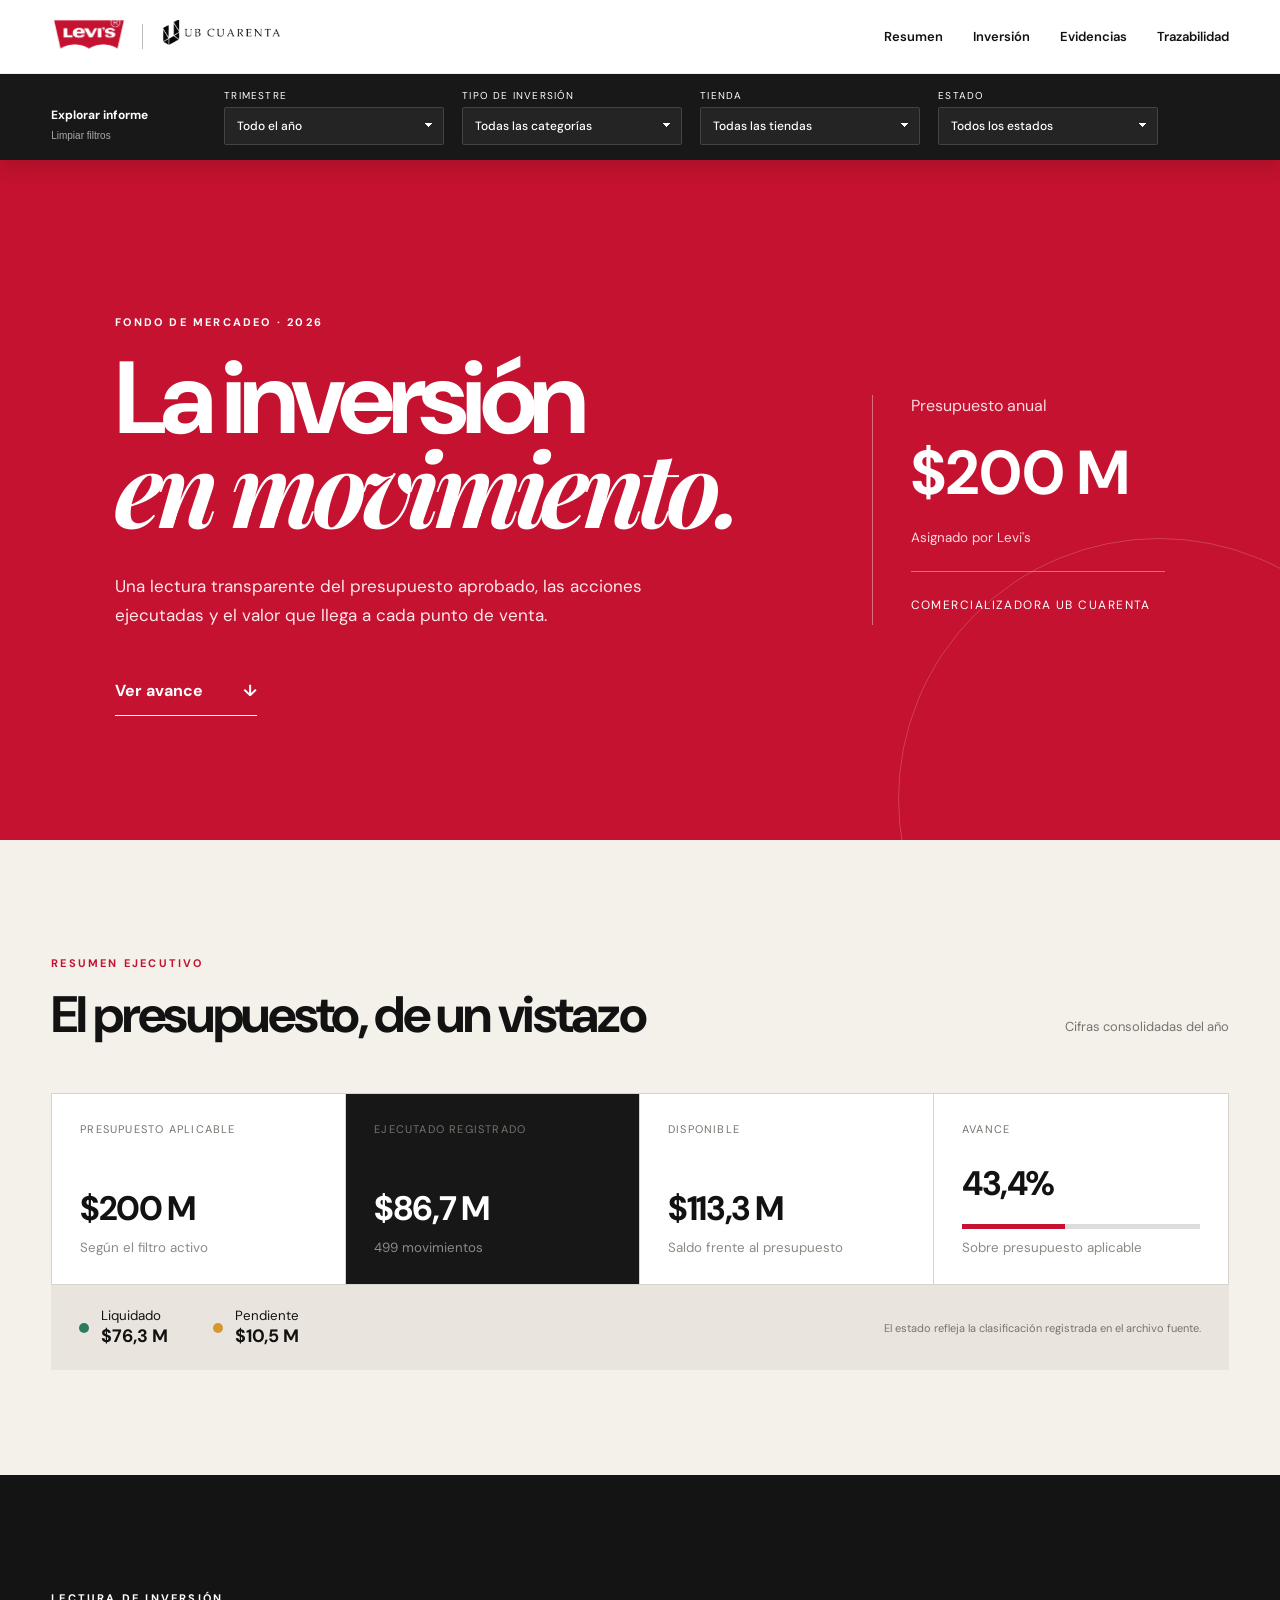
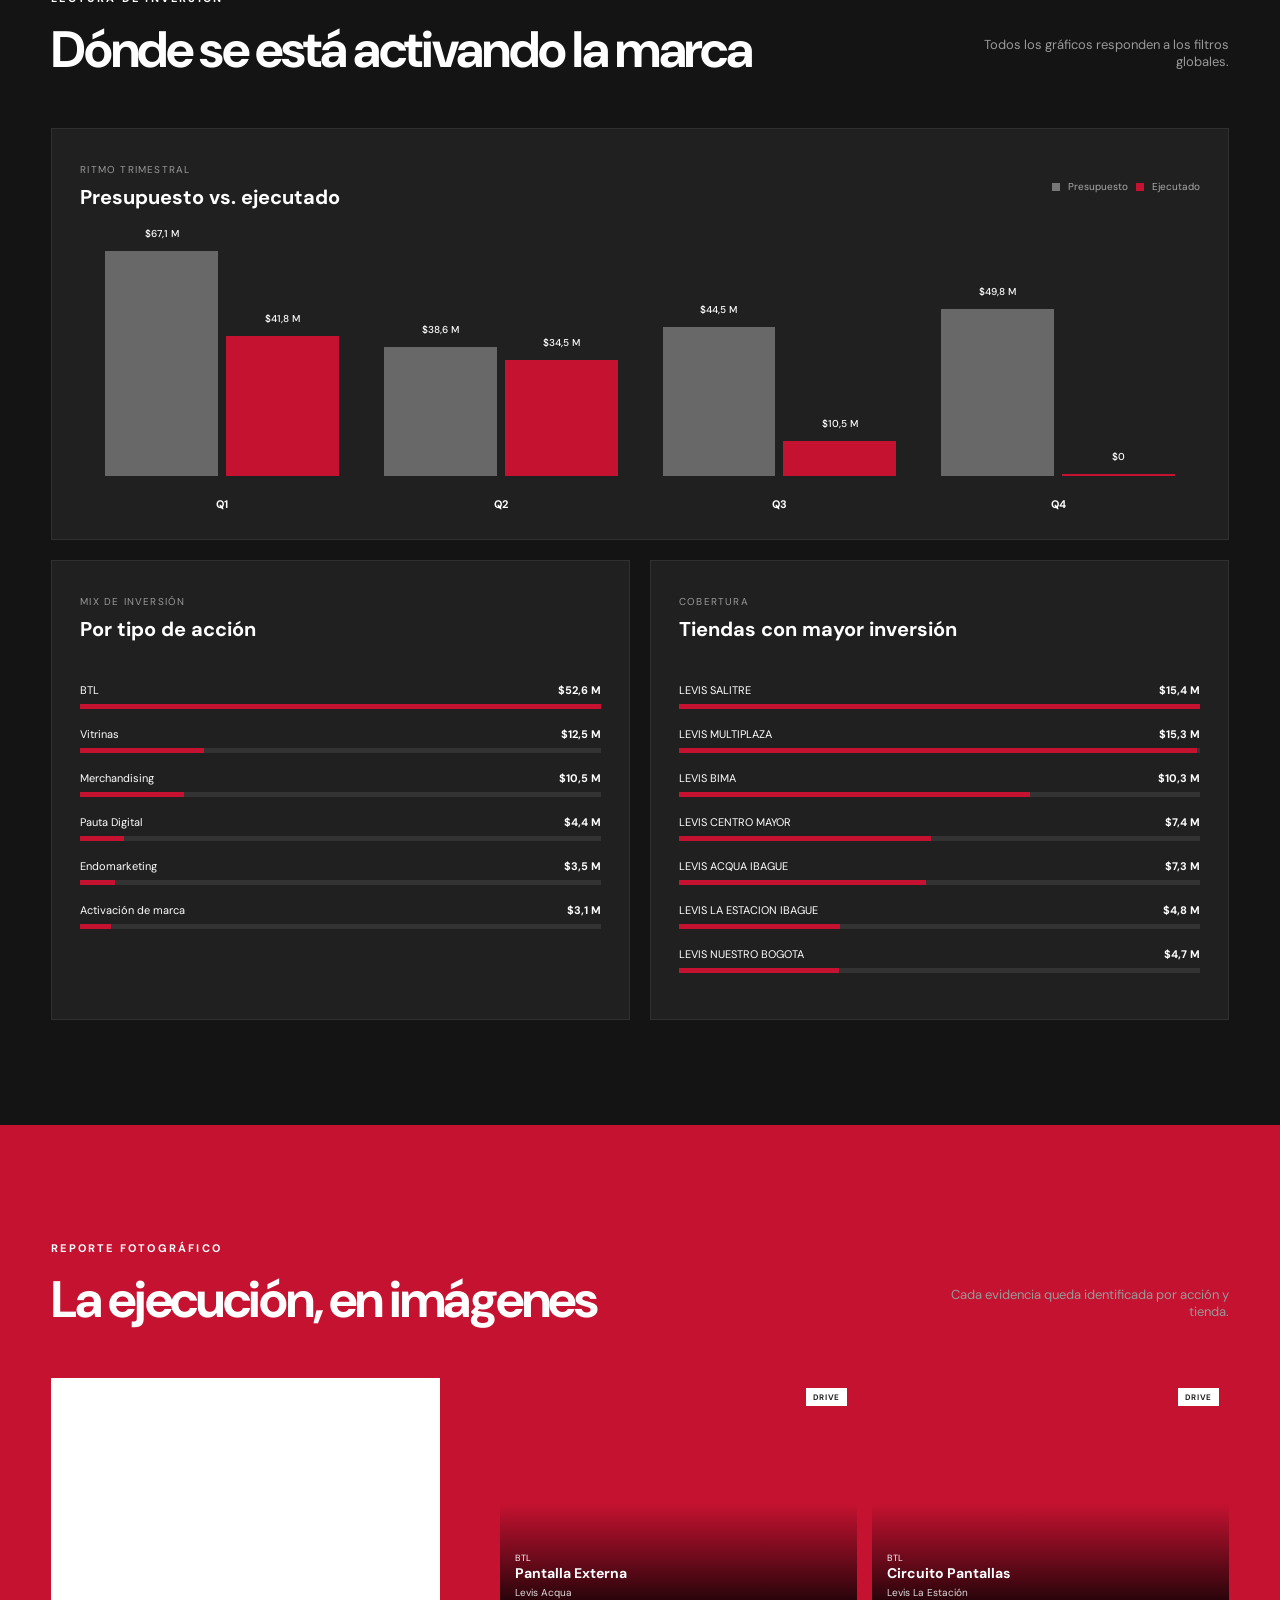
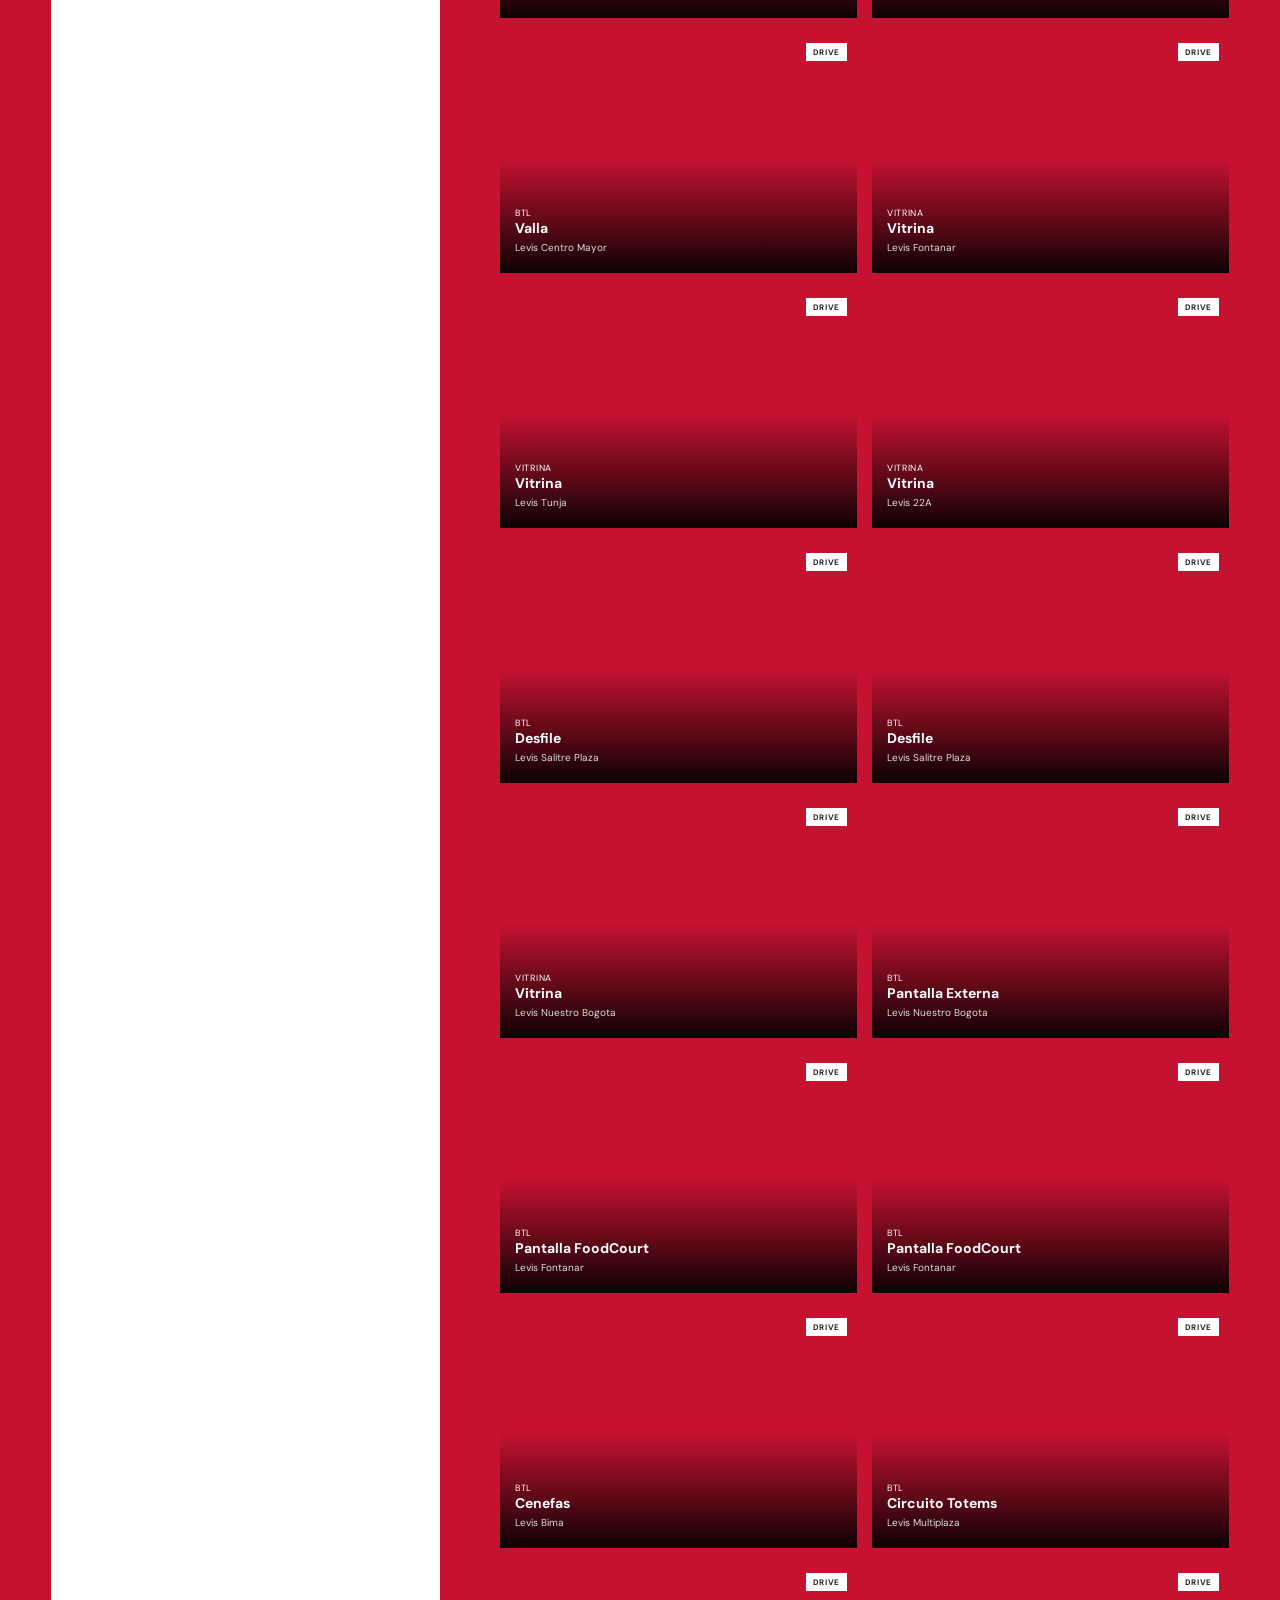
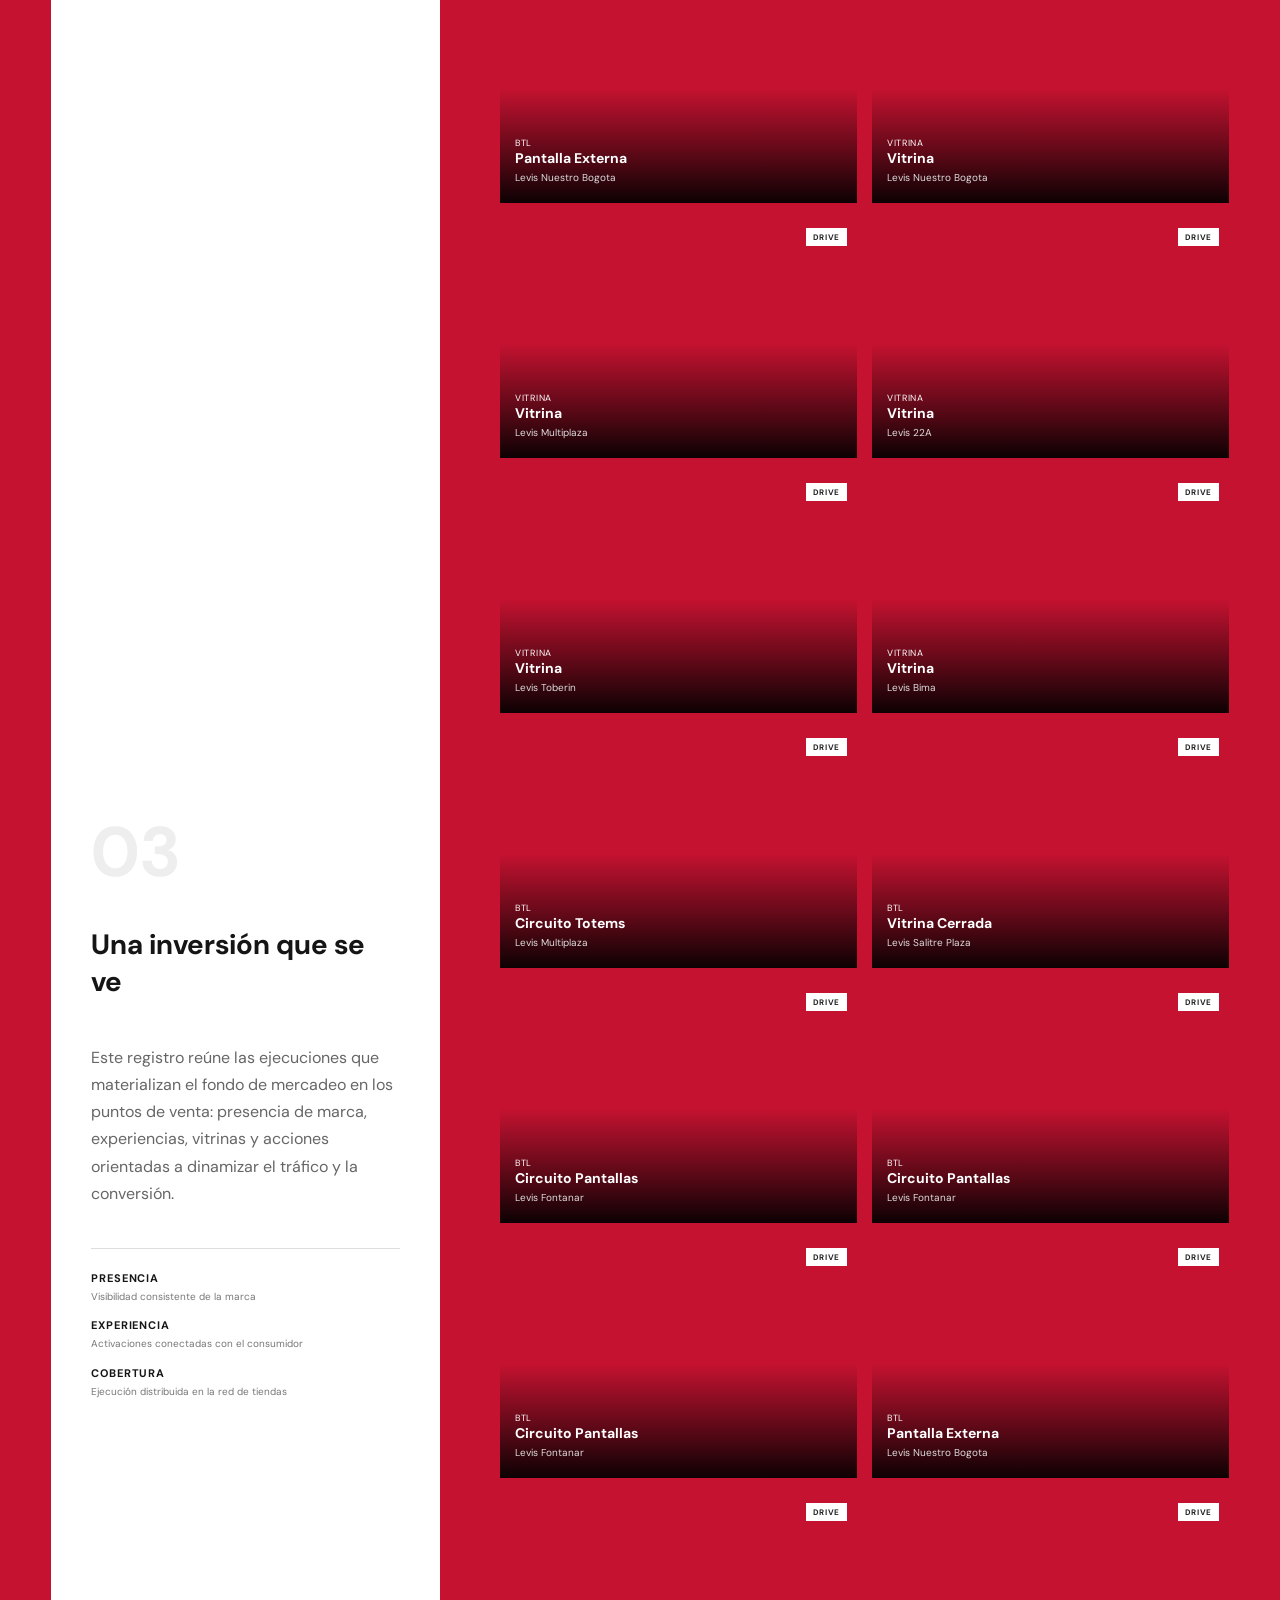
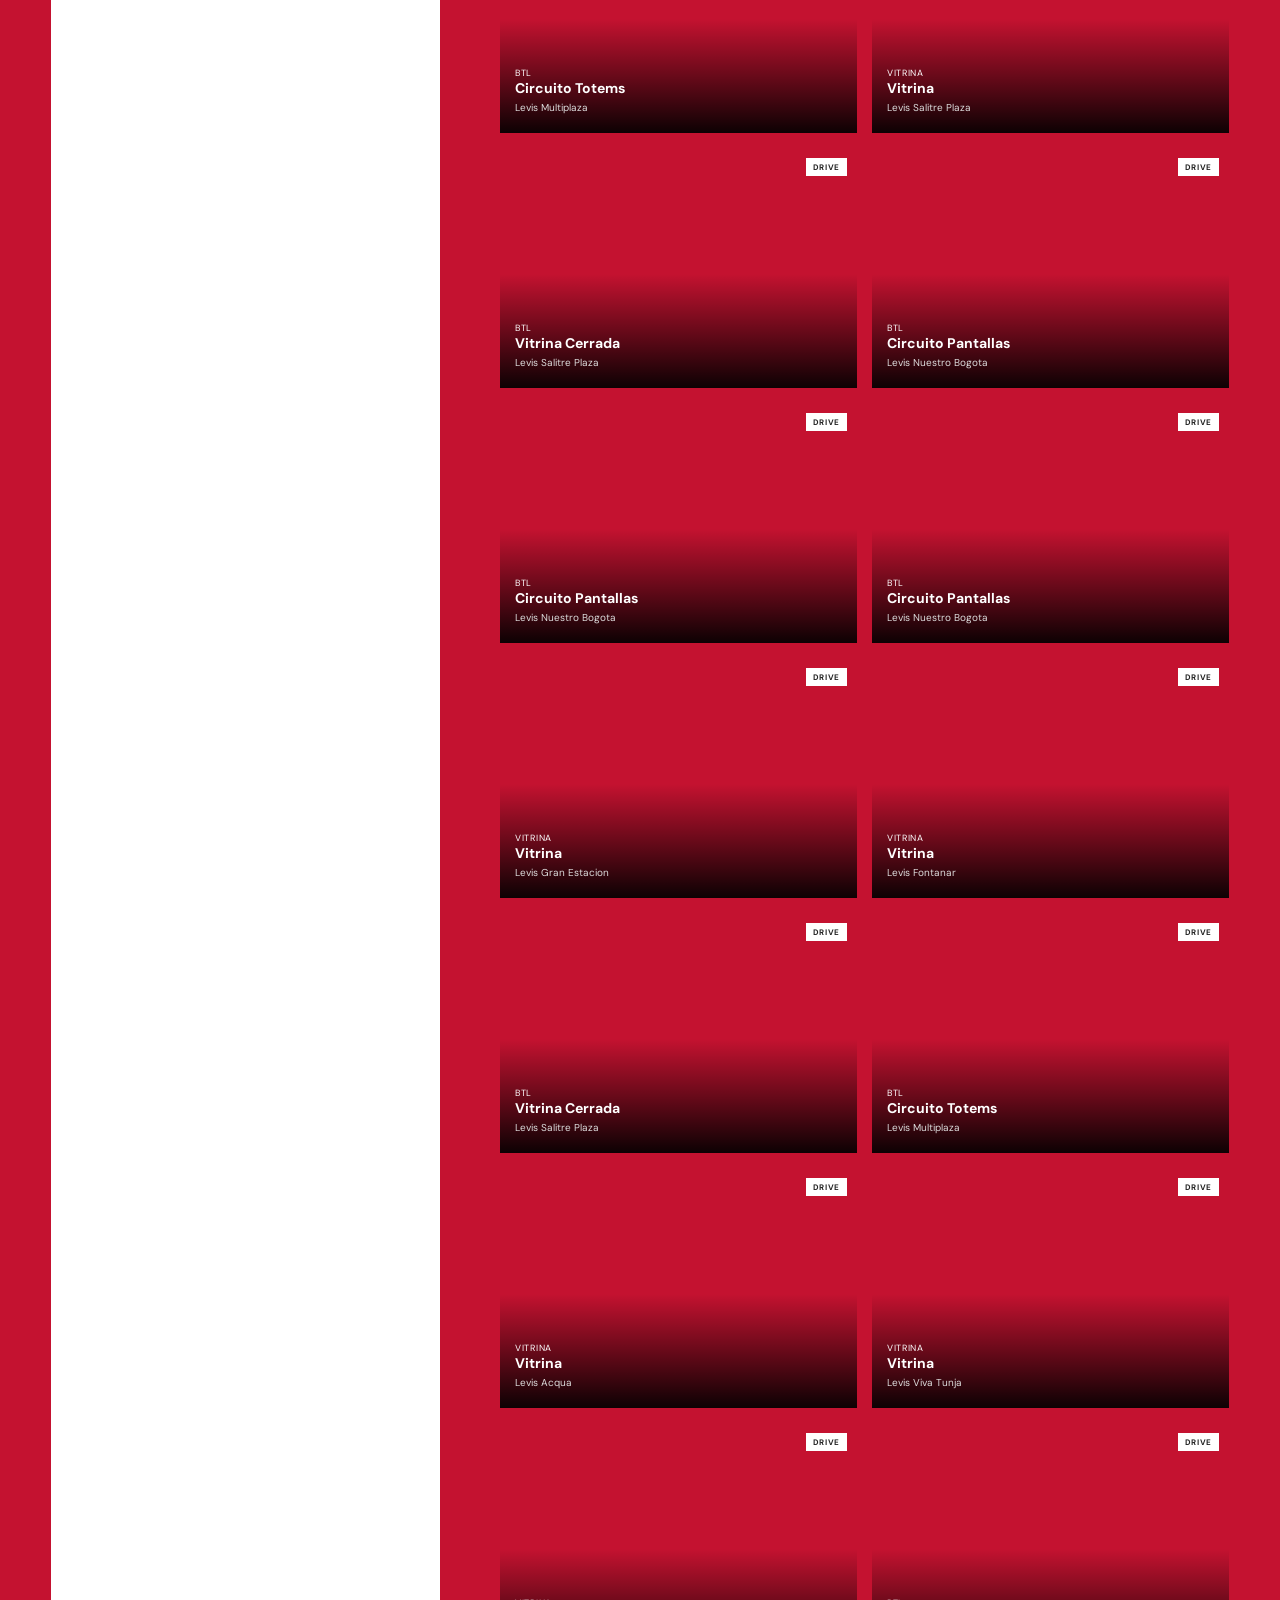
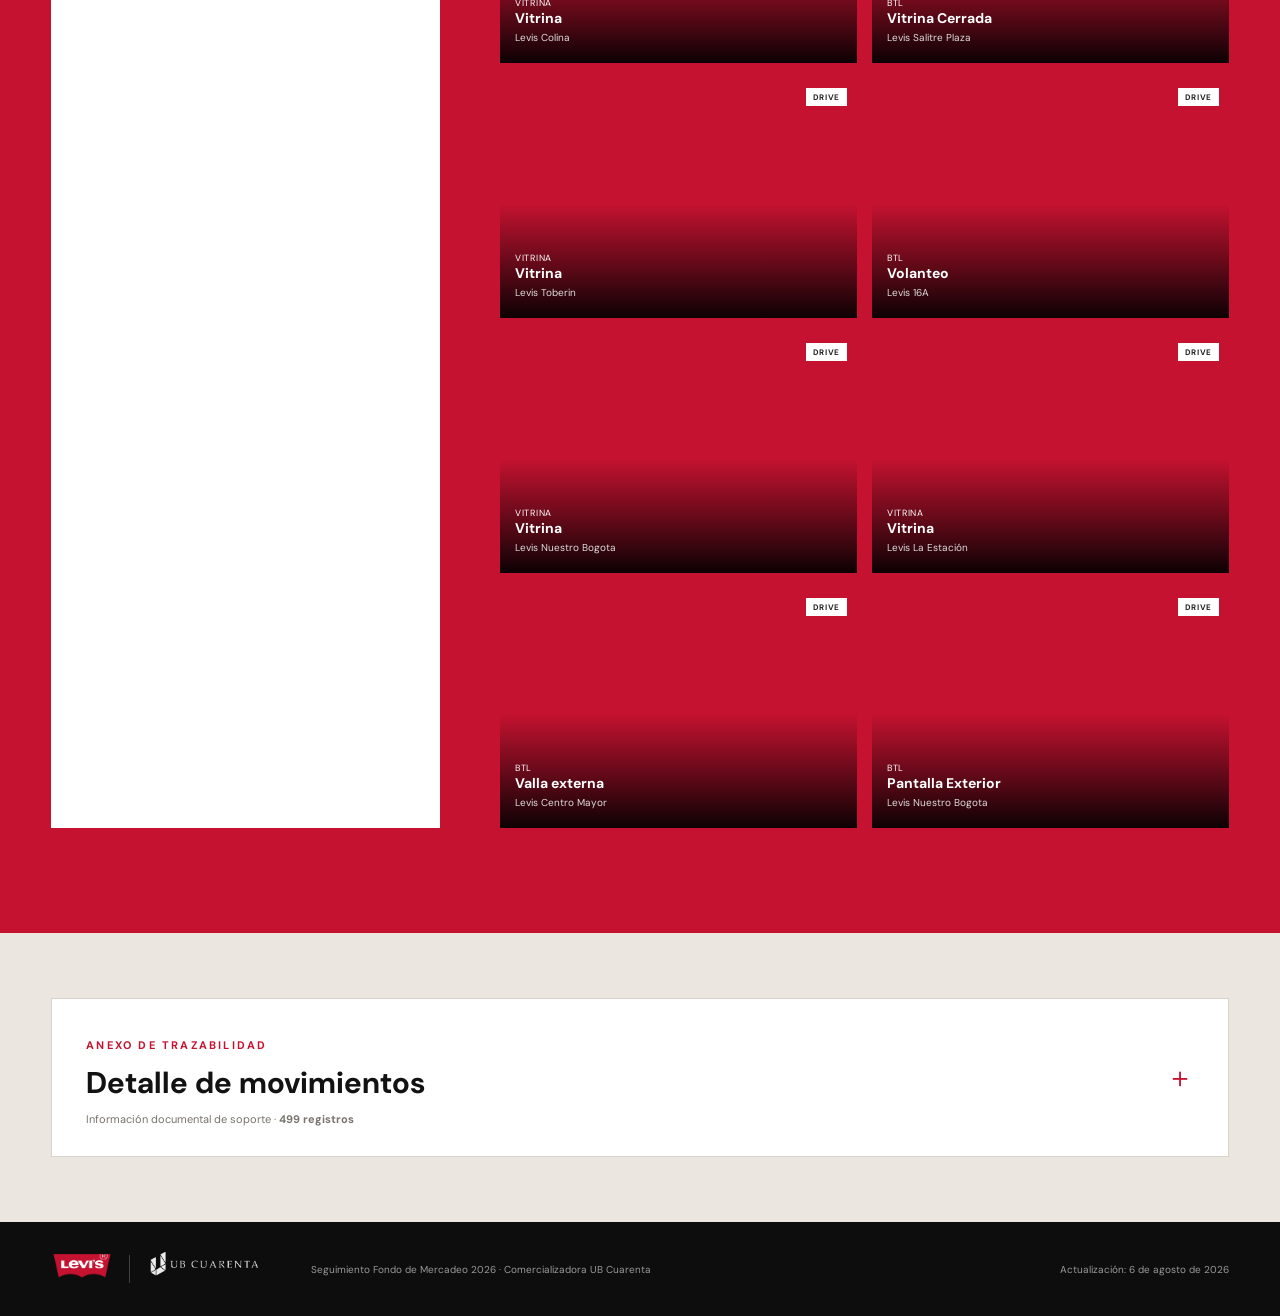
==== commit 5c3b7f55: "Actualizar landing Levi's" ====
--- a/index.html
+++ b/index.html
@@ -1,539 +1,17 @@
-﻿<!doctype html>
-<html lang="es">
-<head>
-  <meta charset="utf-8">
-  <meta name="viewport" content="width=device-width, initial-scale=1">
-  <meta name="theme-color" content="#111111">
-  <title>Informe semanal | Marketing UB Cuarenta</title>
-  <link rel="preconnect" href="https://fonts.googleapis.com">
-  <link rel="preconnect" href="https://fonts.gstatic.com" crossorigin>
-  <link href="https://fonts.googleapis.com/css2?family=DM+Sans:wght@400;500;600;700&family=Manrope:wght@500;600;700;800&display=swap" rel="stylesheet">
-  <link rel="stylesheet" href="styles.css?v=18">
-</head>
+<!doctype html>
+<html lang="es"><head><meta charset="utf-8"><meta name="viewport" content="width=device-width,initial-scale=1"><meta name="description" content="Seguimiento de inversión de mercadeo Levi's 2026"><title>Levi's × UB Cuarenta | Seguimiento 2026</title><link rel="stylesheet" href="assets/css/styles.css"></head>
 <body>
-  <header class="topbar">
-    <a class="company" href="#inicio" aria-label="Ir al inicio">
-      <img src="assets/ub-cuarenta.png" alt="Comercializadora UB Cuarenta">
-    </a>
-    <nav aria-label="Navegación del informe">
-      <a href="#resumen">Performance</a>
-      <a href="#acciones">Ejecución</a>
-      <a href="#presupuesto">Presupuesto</a>
-      <a href="#marcas">Análisis</a>
-    </nav>
-    <button class="edit-toggle" id="editToggle" type="button">
-      <span class="edit-dot"></span>
-      <span id="editLabel">Editar informe</span>
-    </button>
-  </header>
-
-  <aside class="global-brand-filter" aria-label="Filtro global de marca">
-    <div class="global-filter-inner">
-      <span>Vista del informe</span>
-      <div class="filters">
-        <button type="button" class="global-filter active" data-global-brand="all">Todas</button>
-        <button type="button" class="global-filter" data-global-brand="levis">Levi's Línea</button>
-        <button type="button" class="global-filter" data-global-brand="levis-outlet">Levi's Outlet</button>
-        <button type="button" class="global-filter" data-global-brand="desigual">Desigual</button>
-        <button type="button" class="global-filter" data-global-brand="wiseman">Wiseman</button>
-        <button type="button" class="global-filter" data-global-brand="digital">Digital</button>
-      </div>
-    </div>
-  </aside>
-
-  <main id="editableContent">
-    <section class="hero" id="inicio">
-      <div class="hero-grid">
-        <div class="hero-copy">
-          <p class="eyebrow">Marketing + canal e-commerce</p>
-          <h1>Informe<br><span>semanal</span></h1>
-          <p class="hero-period editable" data-field="periodo" contenteditable="false">Ejecución del 08 al 14 de junio de 2026</p>
-          <div class="hero-meta">
-            <span class="editable" data-field="semana-informe" contenteditable="false">Semana 6.2</span>
-            <span>Comité gerencial</span>
-          </div>
-        </div>
-        <div class="hero-visual" title="Cambiar imagen de portada">
-          <span class="hero-image-edit-hint">Cambiar portada</span>
-          <div class="hero-stat">
-            <span class="hero-stat-label">Resultado compañía</span>
-            <strong class="editable" data-field="variacion-compania" contenteditable="false">+12%</strong>
-            <span>vs. misma semana 2025</span>
-          </div>
-          <div class="hero-rings" aria-hidden="true">
-            <span></span><span></span><span></span>
-          </div>
-          <div class="brand-stack" aria-label="Marcas del portafolio">
-            <img src="assets/levis.png" alt="Levi's">
-            <img src="assets/desigual.png" alt="Desigual">
-            <img src="assets/wiseman.png" alt="Wiseman">
-          </div>
-        </div>
-      </div>
-      <a class="scroll-hint" href="#resumen">Ver resultados <span>↓</span></a>
-    </section>
-
-
-
-    <section class="section shell" id="resumen">
-      <div class="section-heading">
-        <div>
-          <p class="eyebrow">01 - Pulso del negocio</p>
-          <h2>1.1 Resumen ejecutivo</h2>
-        </div>
-      </div>
-
-      <div class="kpi-grid">
-        <article class="kpi-card kpi-dark">
-          <div class="kpi-icon">↗</div>
-          <span>Venta semana</span>
-          <strong class="editable" data-field="ventas-semana" contenteditable="false">$900,7M</strong>
-          <small><b class="editable" data-field="cumplimiento-meta" contenteditable="false">76,2%</b> de la meta · <b class="editable" data-field="meta-semana" contenteditable="false">$1.182,6M</b></small>
-        </article>
-        <article class="kpi-card">
-          <div class="kpi-icon">◉</div>
-          <span>Variación vs. PY</span>
-          <strong class="editable" data-field="variacion-semana" contenteditable="false">+12%</strong>
-          <small>Comparativo misma semana 2025</small>
-        </article>
-        <article class="kpi-card">
-          <div class="kpi-icon">○</div>
-          <span>Tráfico</span>
-          <strong class="editable" data-field="trafico-semana" contenteditable="false">15.855</strong>
-          <small><b class="warning editable" data-field="cumplimiento-trafico" contenteditable="false">79%</b> de la meta semanal</small>
-        </article>
-        <article class="kpi-card">
-          <div class="kpi-icon">◫</div>
-          <span>Ticket promedio compañía</span>
-          <strong class="editable" data-field="ticket-compania" contenteditable="false">$412,7K</strong>
-          <small>Promedio de la semana</small>
-        </article>
-      </div>
-
-      <div class="performance-grid executive-sales-grid">
-        <article class="panel sales-panel">
-          <div class="panel-head">
-            <div>
-              <span class="mini-label">1.2 Desempeño comercial</span>
-              <h3>Ventas por unidad de negocio</h3>
-            </div>
-            <span class="badge">COP</span>
-          </div>
-          <div class="table-wrap">
-            <table>
-              <thead>
-                <tr><th>Unidad</th><th>2025</th><th>2026</th><th>Variación vs. PY</th></tr>
-              </thead>
-              <tbody>
-                <tr class="sales-unit-row" data-brand="levis" tabindex="0" aria-expanded="false"><td><button class="sales-unit-toggle" type="button" aria-label="Ver detalle Levi's Línea">Levi's Línea</button></td><td class="editable" data-col="ventas-anterior" contenteditable="false">Por actualizar</td><td class="editable" data-col="ventas-actual" contenteditable="false">Por actualizar</td><td><span class="compliance-pill missed" data-col="variacion"><i></i>-</span></td></tr>
-                <tr class="sales-unit-row" data-brand="levis-outlet" tabindex="0" aria-expanded="false"><td><button class="sales-unit-toggle" type="button" aria-label="Ver detalle Levi's Outlet">Levi's Outlet</button></td><td class="editable" data-col="ventas-anterior" contenteditable="false">Por actualizar</td><td class="editable" data-col="ventas-actual" contenteditable="false">Por actualizar</td><td><span class="compliance-pill missed" data-col="variacion"><i></i>-</span></td></tr>
-                <tr class="sales-unit-row" data-brand="desigual" tabindex="0" aria-expanded="false"><td><button class="sales-unit-toggle" type="button" aria-label="Ver detalle Desigual">Desigual</button></td><td class="editable" data-col="ventas-anterior" contenteditable="false">$107,3M</td><td class="editable" data-col="ventas-actual" contenteditable="false">$87,9M</td><td><span class="compliance-pill missed" data-col="variacion"><i></i>-18%</span></td></tr>
-                <tr class="sales-unit-row" data-brand="wiseman" tabindex="0" aria-expanded="false"><td><button class="sales-unit-toggle" type="button" aria-label="Ver detalle Wiseman">Wiseman</button></td><td class="editable" data-col="ventas-anterior" contenteditable="false">$18,2M</td><td class="editable" data-col="ventas-actual" contenteditable="false">$16,4M</td><td><span class="compliance-pill missed" data-col="variacion"><i></i>-10%</span></td></tr>
-                <tr class="sales-unit-row" data-brand="digital" tabindex="0" aria-expanded="false"><td><button class="sales-unit-toggle" type="button" aria-label="Ver detalle Digital">Digital</button></td><td class="editable" data-col="ventas-anterior" contenteditable="false">$6,0M</td><td class="editable" data-col="ventas-actual" contenteditable="false">$21,0M</td><td><span class="compliance-pill met" data-col="variacion"><i></i>+253%</span></td></tr>
-              </tbody>
-              <tfoot>
-                <tr><td>Total</td><td class="editable" data-col="ventas-anterior" contenteditable="false">$805,9M</td><td class="editable" data-col="ventas-actual" contenteditable="false">$900,7M</td><td><span class="compliance-pill met" data-col="variacion"><i></i>+12%</span></td></tr>
-              </tfoot>
-            </table>
-          </div>
-        </article>
-
-      </div>
-
-      <div class="commercial-detail store-insights-panel">
-        <div class="panel-head">
-          <div>
-            <span class="mini-label">1.2 Desempeño comercial</span>
-            <h3>Performance comercial y tráfico por marca</h3>
-          </div>
-          <span class="badge" id="storeDetailCount">Resumen semanal</span>
-        </div>
-        <p class="store-insights-intro">Ficha completa por marca con venta, comparativo PY, tráfico, tráfico exterior, captura y lectura de mejor tienda y tienda con oportunidad.</p>
-        <div class="store-insights-grid" id="storePerformanceRows">
-          <article class="store-insight-empty"><span>Información por marca</span><strong>Carga el Excel para generar los insights.</strong></article>
-        </div>
-      </div>
-
-      <details class="daily-traffic-panel">
-        <summary>
-          <span><small>1.3 Analítica diaria</small><strong>Tráfico exterior y conversión por punto de venta</strong></span>
-          <b>Ver detalle</b>
-        </summary>
-        <div class="traffic-dashboard-controls">
-          <label>Explorar tienda
-            <select id="dailyTrafficStore" class="traffic-store-select"><option value="">Carga el Excel</option></select>
-          </label>
-          <span class="badge" id="dailyTrafficCount">Sin datos</span>
-        </div>
-        <div class="traffic-summary-cards">
-          <article><span>Tráfico exterior</span><strong id="trafficExteriorTotal">-</strong></article>
-          <article><span>Tráfico individual</span><strong id="trafficIndividualTotal">-</strong></article>
-          <article><span>Conversión promedio</span><strong id="trafficConversionAvg">-</strong></article>
-          <article><span>Mejor día</span><strong id="trafficBestDay">-</strong></article>
-        </div>
-        <div class="traffic-daily-chart" id="trafficDailyChart"><p class="empty-table">Carga el Excel para visualizar la tendencia diaria.</p></div>
-        <div class="table-wrap detail-table-wrap traffic-ranking">
-          <table>
-            <thead><tr><th>Marca / punto de venta</th><th>Días</th><th>Tráfico exterior</th><th>Tráfico individual</th><th>Conversión prom.</th><th>Mejor día</th></tr></thead>
-            <tbody id="dailyTrafficRows"><tr><td colspan="6" class="empty-table">Carga el Excel para consultar el consolidado.</td></tr></tbody>
-          </table>
-        </div>
-      </details>
-    </section>
-
-
-
-<section class="section shell" id="acciones">
-      <div class="section-heading actions-heading">
-        <div>
-          <p class="eyebrow">02 - Ejecución y evidencias</p>
-          <h2>La gestión que movió la semana</h2>
-        </div>
-      </div>
-<section class="execution-summary-panel">
-        <div class="panel-head">
-          <div>
-            <span class="mini-label">2.1 Ejecuciones por marca</span>
-            <h3>Acciones activas de la semana</h3>
-          </div>
-          <span class="badge" id="executionSummaryCount">Sin datos</span>
-        </div>
-        <p class="store-insights-intro">Resumen gerencial de los frentes ejecutados por marca, agrupados en CRM, BTL, Marketing Digital, ATL y Activaciones de Marca.</p>
-        <div class="execution-summary-grid" id="executionSummaryRows">
-          <article class="crm-campaign-empty">Carga el Excel para construir el resumen de ejecuciones.</article>
-        </div>
-      </section>
-      <div class="crm-dashboard">
-        <div class="crm-intro">
-          <div>
-            <p class="eyebrow">2.2 CRM</p>
-            <h3>Relación que se convierte en resultado</h3>
-          </div>
-          <p class="editable" contenteditable="false">Alcance, respuesta y atribución comercial de las comunicaciones que conectaron las marcas con sus audiencias.</p>
-        </div>
-        <div class="crm-channel-grid">
-          <article class="crm-channel email-channel" data-channel="email">
-            <div class="crm-channel-head">
-              <span class="channel-icon">@</span>
-              <div><small>Canal</small><h4>Email</h4></div>
-              <span class="channel-status">CRM</span>
-            </div>
-            <div class="crm-primary">
-              <span>Envíos realizados</span>
-              <strong class="editable" data-metric="enviados" contenteditable="false">Por actualizar</strong>
-            </div>
-            <div class="crm-metrics">
-              <div><span>Tasa de apertura</span><b class="editable" data-metric="apertura" contenteditable="false">-%</b></div>
-              <div><span>CTOR</span><b class="editable" data-metric="ctr" contenteditable="false">-%</b></div>
-              <div><span>Conversión</span><b class="editable" data-metric="conversion-rate" contenteditable="false">-%</b></div>
-              <div><span>Ingresos atribuidos</span><b class="editable" data-metric="revenue" contenteditable="false">-</b></div>
-            </div>
-          </article>
-          <article class="crm-channel sms-channel" data-channel="sms">
-            <div class="crm-channel-head">
-              <span class="channel-icon">✉</span>
-              <div><small>Canal</small><h4>SMS</h4></div>
-              <span class="channel-status">CRM</span>
-            </div>
-            <div class="crm-primary">
-              <span>Mensajes enviados</span>
-              <strong class="editable" data-metric="enviados" contenteditable="false">Por actualizar</strong>
-            </div>
-            <div class="crm-metrics">
-              <div><span>Tasa de rebote</span><b class="editable" data-metric="bounce" contenteditable="false">-%</b></div>
-              <div><span>Conversión</span><b class="editable" data-metric="conversion-rate" contenteditable="false">-%</b></div>
-              <div><span>Transacciones</span><b class="editable" data-metric="transactions" contenteditable="false">-</b></div>
-              <div><span>Ingresos atribuidos</span><b class="editable" data-metric="revenue" contenteditable="false">-</b></div>
-            </div>
-          </article>
-          <article class="crm-channel whatsapp-channel" data-channel="whatsapp">
-            <div class="crm-channel-head">
-              <span class="channel-icon">◎</span>
-              <div><small>Canal</small><h4>WhatsApp</h4></div>
-              <span class="channel-status">CRM</span>
-            </div>
-            <div class="crm-primary">
-              <span>Mensajes enviados</span>
-              <strong class="editable" data-metric="enviados" contenteditable="false">Por actualizar</strong>
-            </div>
-            <div class="crm-metrics">
-              <div><span>Leídos</span><b class="editable" data-metric="leidos" contenteditable="false">-%</b></div>
-              <div><span>Respuestas</span><b class="editable" data-metric="respuestas" contenteditable="false">-</b></div>
-              <div><span>Conversión</span><b class="editable" data-metric="conversion-rate" contenteditable="false">-%</b></div>
-              <div><span>Ingresos atribuidos</span><b class="editable" data-metric="revenue" contenteditable="false">-</b></div>
-            </div>
-          </article>
-        </div>
-        <section class="crm-brand-insights-section">
-          <div class="crm-campaign-heading">
-            <span><small>Lectura por portafolio</small><strong>Insights CRM por marca</strong></span>
-            <b id="crmBrandInsightCount">Sin datos</b>
-          </div>
-          <div class="crm-brand-insights" id="crmBrandInsights">
-            <article class="crm-campaign-empty">Carga el Excel para construir la lectura por marca.</article>
-          </div>
-        </section>
-        <section class="crm-campaign-detail">
-          <div class="crm-campaign-heading">
-            <span><small>Atribución por envío</small><strong>Detalle de campañas CRM</strong></span>
-            <b id="crmCampaignCount">Sin campañas</b>
-          </div>
-          <div class="crm-campaign-grid" id="crmCampaignRows">
-            <article class="crm-campaign-empty">Carga el Excel para visualizar las campañas.</article>
-          </div>
-        </section>
-      </div>
-
-      <section class="digital-pauta-panel">
-        <div class="crm-campaign-heading">
-          <span><small>2.3 Marketing digital</small><strong>Pauta Digital</strong></span>
-          <b id="digitalPautaCount">Sin datos</b>
-        </div>
-        <div class="digital-pauta-dashboard" id="digitalPautaRows">
-          <article class="crm-campaign-empty">Carga el Excel para visualizar acciones de pauta digital.</article>
-        </div>
-      </section>
-      <div class="evidence-section-heading">
-        <div><span>2.4 Evidencias</span><h3>Registro fotográfico y soportes</h3></div>
-        <p>Soportes visuales de campañas, piezas, vitrinas, activaciones y contenidos desplegados por marca.</p>
-      </div>
-      <div class="evidence-grid" id="evidenceGrid">
-        <article class="evidence-card featured" data-brand="levis" data-type="eventos btl">
-          <div class="evidence-image">
-            <img class="replaceable-image" src="assets/evento-colina-1.jpg" alt="Evento de relanzamiento Levi's Colina">
-            <span class="image-edit-hint">Cambiar foto</span>
-            <div class="card-brand">Levi's Línea</div>
-            <div class="card-action-type">Evento / BTL</div>
-          </div>
-          <div class="evidence-gallery">
-            <button class="gallery-thumb active" type="button"><img src="assets/evento-colina-1.jpg" alt="Relanzamiento Levi's Colina 1"></button>
-            <button class="gallery-thumb" type="button"><img src="assets/evento-colina-2.jpg" alt="Relanzamiento Levi's Colina 2"></button>
-            <button class="gallery-thumb" type="button"><img src="assets/evento-colina-3.jpg" alt="Relanzamiento Levi's Colina 3"></button>
-            <button class="add-gallery-images" type="button">+ Fotos</button>
-          </div>
-          <div class="evidence-body">
-            <div class="evidence-meta"><span>Evento</span><time class="editable" contenteditable="false">12 de junio</time></div>
-            <h3 class="editable" contenteditable="false">Relanzamiento Levi's Colina</h3>
-            <p class="editable" contenteditable="false">Experiencia de reapertura con catering, DJ, fotocabina, creadores de contenido y una dinámica de chaquetas Trucker.</p>
-            <div class="event-results">
-              <div><strong class="editable" contenteditable="false">+29%</strong><span>ventas vs. 2025</span></div>
-              <div><strong class="editable" contenteditable="false">$482K</strong><span>ticket promedio</span></div>
-              <div><strong class="editable" contenteditable="false">13%</strong><span>venta clientes VIP</span></div>
-            </div>
-          </div>
-          <button class="delete-card" type="button" aria-label="Eliminar evidencia">×</button>
-        </article>
-
-        <article class="evidence-card" data-brand="levis" data-type="crm redes-sociales ficheros-google">
-          <div class="evidence-image">
-            <img class="replaceable-image" src="assets/papa-con-estilo.png" alt="Campaña Papá con estilo">
-            <span class="image-edit-hint">Cambiar imagen</span>
-            <div class="card-brand">Levi's Línea</div>
-            <div class="card-action-type">CRM</div>
-          </div>
-          <div class="evidence-gallery"><button class="gallery-thumb active" type="button"><img src="assets/papa-con-estilo.png" alt="Papá con estilo"></button><button class="add-gallery-images" type="button">+ Fotos</button></div>
-          <div class="evidence-body">
-            <div class="evidence-meta"><span>CRM + social</span><time class="editable" contenteditable="false">09-14 junio</time></div>
-            <h3 class="editable" contenteditable="false">Papá con estilo</h3>
-            <p class="editable" contenteditable="false">Email, ficheros de Google por tienda y publicaciones en las redes corporativas.</p>
-            <div class="channel-list"><span>Email</span><span>Social</span><span>Tiendas</span></div>
-          </div>
-          <button class="delete-card" type="button" aria-label="Eliminar evidencia">×</button>
-        </article>
-
-        <article class="evidence-card" data-brand="desigual" data-type="crm redes-sociales ficheros-google vitrinas">
-          <div class="evidence-image">
-            <img class="replaceable-image" src="assets/ventas-privadas.png" alt="Campaña Ventas privadas Desigual">
-            <span class="image-edit-hint">Cambiar imagen</span>
-            <div class="card-brand">Desigual</div>
-            <div class="card-action-type">CRM</div>
-          </div>
-          <div class="evidence-gallery"><button class="gallery-thumb active" type="button"><img src="assets/ventas-privadas.png" alt="Ventas privadas Desigual"></button><button class="add-gallery-images" type="button">+ Fotos</button></div>
-          <div class="evidence-body">
-            <div class="evidence-meta"><span>Campaña 360</span><time class="editable" contenteditable="false">08-14 junio</time></div>
-            <h3 class="editable" contenteditable="false">Rebajas - Ventas privadas</h3>
-            <p class="editable" contenteditable="false">Activación en email, SMS, vitrinas, fichas de tienda y redes sociales.</p>
-            <div class="channel-list"><span>Email</span><span>SMS</span><span>Vitrinas</span></div>
-          </div>
-          <button class="delete-card" type="button" aria-label="Eliminar evidencia">×</button>
-        </article>
-
-        <article class="evidence-card" data-brand="wiseman" data-type="crm redes-sociales ficheros-google">
-          <div class="evidence-image">
-            <img class="replaceable-image" src="assets/wiseman-papa.png" alt="Campaña El papá titular Wiseman">
-            <span class="image-edit-hint">Cambiar imagen</span>
-            <div class="card-brand">Wiseman</div>
-            <div class="card-action-type">CRM</div>
-          </div>
-          <div class="evidence-gallery"><button class="gallery-thumb active" type="button"><img src="assets/wiseman-papa.png" alt="El papá titular Wiseman"></button><button class="add-gallery-images" type="button">+ Fotos</button></div>
-          <div class="evidence-body">
-            <div class="evidence-meta"><span>CRM + retail</span><time class="editable" contenteditable="false">13-16 junio</time></div>
-            <h3 class="editable" contenteditable="false">El papá titular - 40% OFF</h3>
-            <p class="editable" contenteditable="false">Comunicación por email, SMS, WhatsApp, fichas de tienda y redes corporativas.</p>
-            <div class="channel-list"><span>WhatsApp</span><span>SMS</span><span>Social</span></div>
-          </div>
-          <button class="delete-card" type="button" aria-label="Eliminar evidencia">×</button>
-        </article>
-      </div>
-
-      <button class="add-evidence" id="addEvidence" type="button">
-        <span>+</span>
-        <b>Agregar nueva evidencia</b>
-        <small>Foto, campaña, canal y resultado</small>
-      </button>
-    </section>
-
-<section class="section budget-section" id="presupuesto">
-      <div class="shell">
-        <div class="section-heading budget-heading">
-          <div><p class="eyebrow">03 - Inversión de mercadeo</p><h2>Ejecución de presupuesto</h2></div>
-          <p class="section-intro">Seguimiento de los gastos contabilizados, calculado sobre el valor total incluido IVA.</p>
-        </div>
-        <div class="budget-filter-panel" aria-label="Filtros de ejecucion de presupuesto">
-          <label>Desde<input id="budgetDateFrom" type="date"></label><label>Hasta<input id="budgetDateTo" type="date"></label>
-          <label>Marca<select id="budgetBrand"><option value="all">Todas</option></select></label><label>Tienda<select id="budgetStore"><option value="all">Todas</option></select></label>
-          <label>Proveedor<select id="budgetProvider"><option value="all">Todos</option></select></label><label>Tipo de documento<select id="budgetDocumentType"><option value="all">Todos</option></select></label>
-          <button id="budgetClearFilters" type="button">Limpiar filtros</button>
-        </div>
-        <div class="budget-kpis">
-          <article><span>Total ejecutado</span><strong id="budgetTotal">-</strong><small id="budgetPeriod">Carga el archivo de ejecucion</small></article>
-          <article><span>Movimientos</span><strong id="budgetMovements">-</strong><small>Registros contabilizados</small></article>
-          <article><span>Promedio por movimiento</span><strong id="budgetAverage">-</strong><small>Valor total promedio</small></article>
-          <article><span>Principal proveedor</span><strong id="budgetTopProvider">-</strong><small id="budgetTopProviderValue">Mayor ejecucion acumulada</small></article>
-        </div>
-        <div class="budget-analysis-grid">
-          <article class="budget-breakdown"><div class="panel-head"><div><span class="mini-label">Distribucion</span><h3>Ejecucion por marca</h3></div><span class="badge" id="budgetBrandCount">Sin datos</span></div><div id="budgetBrandBars" class="budget-bars"><p class="empty-table">Carga el archivo para visualizar la distribucion.</p></div></article>
-          <article class="budget-breakdown"><div class="panel-head"><div><span class="mini-label">Concentracion</span><h3>Principales proveedores</h3></div><span class="badge">Top 5</span></div><div id="budgetProviderBars" class="budget-bars"><p class="empty-table">Carga el archivo para visualizar proveedores.</p></div></article>
-        </div>
-        <details class="budget-detail"><summary><span><small>Soporte contable</small><strong>Detalle de movimientos</strong></span><b id="budgetResultCount">Sin datos</b></summary><div class="table-wrap"><table><thead><tr><th>Fecha</th><th>Documento</th><th>Concepto</th><th>Proveedor</th><th>Tienda</th><th>Marca</th><th>Total</th></tr></thead><tbody id="budgetRows"><tr><td colspan="7" class="empty-table">Carga el archivo de ejecucion de presupuesto.</td></tr></tbody></table></div></details>
-      </div>
-    </section>
-
-<section class="section brands-section" id="marcas">
-      <div class="shell">
-        <div class="section-heading light-heading">
-          <div>
-            <p class="eyebrow">04 - Lectura por marca</p>
-            <h2>Qué movió la semana</h2>
-          </div>
-          <p class="section-intro editable" contenteditable="false">Una lectura ejecutiva del desempeño, los aprendizajes y la oportunidad inmediata de cada marca.</p>
-        </div>
-        <div class="brand-analysis">
-          <article class="brand-analysis-card levis-card" data-brand="levis">
-            <div class="brand-card-top">
-              <img src="assets/levis.png" alt="Levi's">
-              <span class="brand-result positive editable" data-metric="variacion" contenteditable="false">+15%</span>
-            </div>
-            <h3 class="editable" data-metric="titular" contenteditable="false">Levi's Línea: lectura comercial independiente.</h3>
-            <p class="editable" data-metric="lectura" contenteditable="false">"Papá con estilo" conectó con la base de datos y compensó la ausencia de dinámicas promocionales comparables con 2025.</p>
-            <div class="brand-tag">Tiendas de línea</div>
-          </article>
-          <article class="brand-analysis-card outlet-card" data-brand="levis-outlet">
-            <div class="brand-card-top">
-              <img src="assets/levis.png" alt="Levi's Outlet">
-              <span class="brand-result editable" data-metric="variacion" contenteditable="false">-</span>
-            </div>
-            <h3 class="editable" data-metric="titular" contenteditable="false">Levi's Outlet: dinámica promocional propia.</h3>
-            <p class="editable" data-metric="lectura" contenteditable="false">Analizar por separado el comportamiento de Providencia 22A, Bima y Toberín permite leer correctamente su tráfico, precio y respuesta a promociones.</p>
-            <div class="brand-tag">Tiendas outlet</div>
-          </article>
-          <article class="brand-analysis-card desigual-card" data-brand="desigual">
-            <div class="brand-card-top">
-              <img src="assets/desigual.png" alt="Desigual">
-              <span class="brand-result negative editable" data-metric="variacion" contenteditable="false">-18%</span>
-            </div>
-            <h3 class="editable" data-metric="titular" contenteditable="false">Ventas privadas con espacio por capitalizar.</h3>
-            <p class="editable" data-metric="lectura" contenteditable="false">La apertura de la promoción a todo público redujo la sensación de exclusividad para las clientas recurrentes.</p>
-            <div class="brand-tag">Replantear exclusividad</div>
-          </article>
-          <article class="brand-analysis-card wiseman-card" data-brand="wiseman">
-            <div class="brand-card-top">
-              <img src="assets/wiseman.png" alt="Wiseman">
-              <span class="brand-result negative editable" data-metric="variacion" contenteditable="false">-10%</span>
-            </div>
-            <h3 class="editable" data-metric="titular" contenteditable="false">Bima reveló un público con potencial.</h3>
-            <p class="editable" data-metric="lectura" contenteditable="false">El tráfico extraordinario generado por un evento del centro comercial abre una ruta para nuevas alianzas y audiencias.</p>
-            <div class="brand-tag">Nueva audiencia</div>
-          </article>
-        </div>
-      </div>
-    </section>
-
-  </main>
-
-  <footer>
-    <img src="assets/ub-cuarenta.png" alt="UB Cuarenta">
-    <p>Informe interno · Marketing y canal e-commerce</p>
-    <span class="editable" contenteditable="false">Junio 2026</span>
-  </footer>
-
-  <aside class="editor-panel" id="editorPanel" aria-hidden="true">
-    <div class="editor-head">
-      <div><span>Modo edición</span><strong>Actualización semanal</strong></div>
-      <button id="closeEditor" type="button" aria-label="Cerrar">×</button>
-    </div>
-    <p>Carga la información semanal o ajusta cualquier texto marcado.</p>
-    <div class="import-block">
-      <strong>Actualizar informe</strong>
-      <label class="file-action import-main">Cargar Excel<input id="importExcel" type="file" accept=".xlsx,.xlsm"></label>
-      <label class="file-action import-main">Cargar PowerPoint<input id="importPowerPoint" type="file" accept=".pptx"></label>
-      <label class="file-action budget-import">Cargar ejecución de presupuesto<input id="importBudget" type="file" accept=".xlsx,.xlsm"></label>
-      <label class="file-action hero-image-action">Cambiar portada<input id="heroImagePicker" type="file" accept="image/*"></label>
-      <a class="template-link" href="formato-datos-informe-semanal-drive.xlsx" download>Descargar formato con evidencias Drive</a>
-      <a class="template-link" href="https://docs.google.com/spreadsheets/d/1JiflR-EcpwWQIwqD4pgenuSF4wyPLTS8JYuBKs4WtE8/edit" target="_blank" rel="noopener">Abrir formato en Google Sheets</a>
-      <small id="importStatus">Excel: cifras, CRM y enlaces públicos de Drive · PowerPoint: acciones y evidencias.</small>
-      <small id="budgetImportStatus">Presupuesto: sin archivo cargado.</small>
-    </div>
-    <div class="editor-actions">
-      <button id="saveReport" class="primary-action" type="button">Guardar cambios</button>
-      <button id="preparePublication" class="publication-action" type="button">Preparar publicación en GitHub</button>
-      <button id="exportReport" type="button">Exportar respaldo</button>
-      <label class="file-action">Importar respaldo<input id="importReport" type="file" accept=".json"></label>
-      <button id="printReport" type="button">Imprimir / PDF</button>
-      <button id="resetReport" class="danger-action" type="button">Restaurar ejemplo</button>
-    </div>
-    <small id="saveStatus">Los cambios se guardan en este navegador. Para actualizar el enlace público, prepara y sube datos-publicados.json.</small>
-  </aside>
-
-  <input id="imagePicker" type="file" accept="image/*" hidden>
-  <input id="galleryPicker" type="file" accept="image/*" multiple hidden>
-
-  <template id="evidenceTemplate">
-    <article class="evidence-card" data-brand="levis" data-type="otros">
-      <div class="evidence-image">
-        <img class="replaceable-image" src="assets/papa-con-estilo.png" alt="Nueva evidencia">
-        <span class="image-edit-hint">Cambiar imagen</span>
-        <div class="card-brand editable" contenteditable="true">Levi's</div>
-        <div class="card-action-type editable" contenteditable="true">Otros</div>
-      </div>
-      <div class="evidence-gallery">
-        <button class="gallery-thumb active" type="button"><img src="assets/papa-con-estilo.png" alt="Nueva evidencia"></button>
-        <button class="add-gallery-images" type="button">+ Fotos</button>
-      </div>
-      <div class="evidence-body">
-        <div class="evidence-meta"><span class="editable" contenteditable="true">Canal / formato</span><time class="editable" contenteditable="true">Fecha</time></div>
-        <h3 class="editable" contenteditable="true">Título de la acción</h3>
-        <p class="editable" contenteditable="true">Describe brevemente la acción, su propósito y el resultado más importante.</p>
-        <div class="channel-list"><span class="editable" contenteditable="true">Canal 1</span><span class="editable" contenteditable="true">Canal 2</span></div>
-      </div>
-      <button class="delete-card" type="button" aria-label="Eliminar evidencia">×</button>
-    </article>
-  </template>
-
-  <div class="toast" id="toast" role="status"></div>
-  <div class="photo-viewer" id="photoViewer" aria-hidden="true">
-    <button type="button" class="photo-viewer-close" aria-label="Cerrar fotografía">×</button>
-    <img id="photoViewerImage" alt="">
-    <div class="photo-viewer-caption">
-      <strong id="photoViewerTitle"></strong>
-      <span id="photoViewerMeta"></span>
-    </div>
-  </div>
-  <script src="import-data.js?v=17"></script>
-  <script src="budget.js?v=2"></script>
-  <script src="app.js?v=29"></script>
-</body>
-</html>
+<header class="topbar"><a class="brand" href="#inicio" aria-label="Inicio"><span class="logo-box levis-logo"><img src="assets/logos/levis-rojo.png" alt="Levi's"></span><span class="divider"></span><span class="logo-box ub-logo"><img src="assets/logos/ub-cuarenta-negro.png" alt="UB Cuarenta"></span></a><nav><a href="#resumen">Resumen</a><a href="#inversion">Inversión</a><a href="#evidencias">Evidencias</a><a href="#movimientos">Trazabilidad</a></nav><button class="menu" aria-label="Abrir menú">☰</button></header>
+<aside class="filters" aria-label="Filtros globales"><div class="filter-title"><span>Explorar informe</span><button id="resetFilters">Limpiar filtros</button></div><label>Trimestre<select id="quarterFilter"><option value="all">Todo el año</option></select></label><label>Tipo de inversión<select id="categoryFilter"><option value="all">Todas las categorías</option></select></label><label>Tienda<select id="storeFilter"><option value="all">Todas las tiendas</option></select></label><label>Estado<select id="statusFilter"><option value="all">Todos los estados</option></select></label></aside>
+<section class="admin-panel" id="adminPanel" aria-label="Administración del informe"><div><span>Modo administrador</span><strong>Actualizar informe</strong><small>Carga el Excel y genera el archivo de actualización para GitHub.</small></div><label class="admin-upload">Cargar Excel<input id="importExcel" type="file" accept=".xlsx,.xlsm" hidden></label><button class="admin-download" id="downloadData" type="button" disabled>Descargar actualización</button><a href="downloads/FORMATO SEGUIMIENTO PPTO 2026 CON EVIDENCIAS.xlsx" download>Descargar formato</a><p id="adminStatus">La hoja Evidencias debe contener enlaces públicos de Google Drive.</p></section>
+<div class="import-status" id="importStatus" role="status"></div><main>
+<section class="hero" id="inicio"><div class="hero-copy"><p class="eyebrow">Fondo de mercadeo · 2026</p><h1>La inversión<br><em>en movimiento.</em></h1><p class="hero-text">Una lectura transparente del presupuesto aprobado, las acciones ejecutadas y el valor que llega a cada punto de venta.</p><a class="primary" href="#resumen">Ver avance <span>↓</span></a></div><div class="hero-stat"><span>Presupuesto anual</span><strong id="heroBudget">$200 M</strong><small>Asignado por Levi's</small><div class="hero-line"></div><p>Comercializadora UB Cuarenta</p></div></section>
+<section class="section shell" id="resumen"><div class="section-heading"><div><p class="eyebrow red">Resumen ejecutivo</p><h2>El presupuesto, de un vistazo</h2></div><p id="scopeText">Cifras consolidadas del año</p></div><div class="kpis"><article><span>Presupuesto aplicable</span><strong id="budgetKpi">—</strong><small id="budgetNote">Según el filtro activo</small></article><article class="dark"><span>Ejecutado registrado</span><strong id="executedKpi">—</strong><small id="recordCount">— movimientos</small></article><article><span>Disponible</span><strong id="availableKpi">—</strong><small id="availableNote">—</small></article><article><span>Avance</span><strong id="progressKpi">—</strong><div class="mini-progress"><i id="progressBar"></i></div><small>Sobre presupuesto aplicable</small></article></div><div class="status-strip"><div><span class="dot liquidado"></span><p><small>Liquidado</small><strong id="liquidatedKpi">—</strong></p></div><div><span class="dot pendiente"></span><p><small>Pendiente</small><strong id="pendingKpi">—</strong></p></div><p class="status-explain">El estado refleja la clasificación registrada en el archivo fuente.</p></div></section>
+<section class="section dark-section" id="inversion"><div class="shell"><div class="section-heading light"><div><p class="eyebrow">Lectura de inversión</p><h2>Dónde se está activando la marca</h2></div><p>Todos los gráficos responden a los filtros globales.</p></div><div class="chart-grid"><article class="chart-card wide"><div class="card-head"><div><span>Ritmo trimestral</span><h3>Presupuesto vs. ejecutado</h3></div><div class="legend"><i class="planned"></i>Presupuesto <i class="spent"></i>Ejecutado</div></div><div id="quarterChart" class="bar-chart"></div></article><article class="chart-card"><div class="card-head"><div><span>Mix de inversión</span><h3>Por tipo de acción</h3></div></div><div id="categoryChart" class="rank-chart"></div></article><article class="chart-card"><div class="card-head"><div><span>Cobertura</span><h3>Tiendas con mayor inversión</h3></div></div><div id="storeChart" class="rank-chart"></div></article></div></div></section>
+<section class="section evidence" id="evidencias"><div class="shell"><div class="section-heading light"><div><p class="eyebrow">Reporte fotográfico</p><h2>La ejecución, en imágenes</h2></div><p>Cada evidencia queda identificada por acción y tienda.</p></div><div class="evidence-layout"><article class="evidence-intro presentation-copy"><span class="big-number">03</span><h3>Una inversión que se ve</h3><p>Este registro reúne las ejecuciones que materializan el fondo de mercadeo en los puntos de venta: presencia de marca, experiencias, vitrinas y acciones orientadas a dinamizar el tráfico y la conversión.</p><div class="evidence-principles"><span><b>Presencia</b>Visibilidad consistente de la marca</span><span><b>Experiencia</b>Activaciones conectadas con el consumidor</span><span><b>Cobertura</b>Ejecución distribuida en la red de tiendas</span></div></article><div id="photoGallery" class="gallery"><div class="empty-gallery"><span>✦</span><p>Registro fotográfico de ejecución</p><small>Las evidencias se presentan por acción y punto de venta.</small></div></div></div></div></section>
+<section class="section trace-section" id="movimientos"><div class="shell"><details class="trace-details"><summary><div><p class="eyebrow red">Anexo de trazabilidad</p><h2>Detalle de movimientos</h2><span>Información documental de soporte · <b id="traceCount">259 registros</b></span></div><i>＋</i></summary><div class="trace-content"><p class="trace-note">Este anexo conserva el detalle de documentos, conceptos y proveedores sin interrumpir la lectura principal del informe.</p><div class="table-tools"><label class="search">⌕ <input id="searchInput" type="search" placeholder="Buscar concepto, documento o proveedor"></label><span id="tableCount"></span></div><div class="table-wrap"><table><thead><tr><th>Fecha</th><th>Acción / concepto</th><th>Tienda</th><th>Documento</th><th>Estado</th><th>Tipo de pago</th><th class="num">Valor</th></tr></thead><tbody id="movementRows"></tbody></table></div><button class="secondary" id="showMore">Ver más movimientos</button></div></details></div></section>
+</main>
+<footer><div class="footer-brands"><span class="logo-box levis-logo footer-levis"><img src="assets/logos/levis-rojo.png" alt="Levi's"></span><span class="footer-divider"></span><span class="logo-box ub-logo footer-ub"><img src="assets/logos/ub-cuarenta-blanco.png" alt="UB Cuarenta"></span></div><p>Seguimiento Fondo de Mercadeo 2026 · Comercializadora UB Cuarenta</p><p>Actualización: <span id="updatedAt"></span></p></footer><script src="assets/js/data.js?v=20260806100610"></script><script src="assets/js/app.js"></script><script src="assets/js/import-excel.js"></script></body></html>
 
 
 
@@ -545,3 +23,5 @@
 
 
 
+
+
--- a/assets/css/styles.css
+++ b/assets/css/styles.css
@@ -0,0 +1,9 @@
+﻿@import url('https://fonts.googleapis.com/css2?family=DM+Sans:wght@400;500;600;700&family=Playfair+Display:ital,wght@1,700&display=swap');
+:root{--red:#c41230;--ink:#121212;--paper:#f4f1eb;--white:#fff;--muted:#77736d;--line:#d9d4cb;--green:#2c7b60;--amber:#d59730}*{box-sizing:border-box}html{scroll-behavior:smooth}body{margin:0;background:var(--paper);color:var(--ink);font-family:'DM Sans',Arial,sans-serif}a{color:inherit;text-decoration:none}.topbar{height:74px;padding:0 4vw;display:flex;align-items:center;justify-content:space-between;background:#fff;border-bottom:1px solid #eee;position:sticky;top:0;z-index:30}.brand{display:flex;gap:15px;align-items:center;font-size:12px;font-weight:700;letter-spacing:.13em}.batwing{background:var(--red);color:#fff;padding:10px 15px;border-radius:3px 3px 10px 10px;font-size:14px;letter-spacing:-.03em}.batwing.small{padding:7px 10px}.divider{height:25px;width:1px;background:#bbb}.topbar nav{display:flex;gap:30px;font-size:13px;font-weight:600}.topbar nav a:hover{color:var(--red)}.menu{display:none;border:0;background:none;font-size:20px}.filters{position:sticky;top:74px;z-index:25;background:#181818;color:#fff;padding:15px 4vw;display:flex;align-items:end;gap:18px;box-shadow:0 8px 18px #0002}.filters label{display:grid;gap:5px;font-size:10px;text-transform:uppercase;letter-spacing:.12em;flex:1;max-width:220px}.filters select{appearance:none;border:1px solid #444;border-radius:2px;background:#242424;color:#fff;padding:10px 30px 10px 12px;font:500 12px 'DM Sans';background-image:linear-gradient(45deg,transparent 50%,#fff 50%),linear-gradient(135deg,#fff 50%,transparent 50%);background-position:calc(100% - 14px) 15px,calc(100% - 10px) 15px;background-size:4px 4px;background-repeat:no-repeat}.filter-title{min-width:155px}.filter-title span{display:block;font-size:12px;font-weight:700}.filter-title button{border:0;background:transparent;color:#aaa;padding:4px 0;font-size:10px;cursor:pointer}.hero{min-height:680px;background:var(--red);color:#fff;padding:100px 9vw 80px;display:grid;grid-template-columns:1.5fr .7fr;align-items:center;gap:10vw;position:relative;overflow:hidden}.hero:after{content:"";position:absolute;width:520px;height:520px;border:1px solid #ffffff30;border-radius:50%;right:-140px;bottom:-220px}.eyebrow{text-transform:uppercase;letter-spacing:.2em;font-size:11px;font-weight:700}.eyebrow.red{color:var(--red)}h1{font-size:clamp(58px,8vw,112px);line-height:.86;letter-spacing:-.065em;margin:25px 0 35px;max-width:850px}h1 em{font-family:'Playfair Display',serif;font-weight:700}.hero-text{max-width:540px;font-size:17px;line-height:1.7;color:#ffe8eb}.primary{display:inline-flex;gap:40px;border-bottom:1px solid #fff;padding:14px 0;margin-top:20px;font-weight:700}.hero-stat{border-left:1px solid #ffffff60;padding-left:38px;z-index:1}.hero-stat span,.hero-stat small{display:block;color:#ffd9df}.hero-stat strong{display:block;font-size:62px;margin:16px 0}.hero-line{height:1px;background:#ffffff60;margin:25px 0}.hero-stat p{font-size:12px;text-transform:uppercase;letter-spacing:.12em}.shell{width:min(1180px,92vw);margin:auto}.section{padding:105px 0;scroll-margin-top:145px}.section-heading{display:flex;justify-content:space-between;align-items:end;margin-bottom:45px;gap:30px}.section-heading h2{font-size:clamp(34px,4vw,56px);letter-spacing:-.045em;margin:8px 0 0}.section-heading>p{color:var(--muted);font-size:13px;max-width:300px;text-align:right}.kpis{display:grid;grid-template-columns:repeat(4,1fr);border:1px solid var(--line);background:#fff}.kpis article{padding:28px;min-height:190px;border-right:1px solid var(--line);display:flex;flex-direction:column}.kpis article:last-child{border:0}.kpis article.dark{background:#171717;color:#fff}.kpis span{font-size:11px;text-transform:uppercase;letter-spacing:.11em;color:var(--muted)}.kpis strong{font-size:34px;margin:auto 0 8px;letter-spacing:-.04em}.kpis small{color:#8d8983}.mini-progress{height:5px;background:#ddd;margin:10px 0}.mini-progress i{display:block;height:100%;background:var(--red);width:0;transition:.5s}.status-strip{display:flex;gap:45px;align-items:center;background:#e9e5de;padding:22px 28px}.status-strip>div{display:flex;gap:12px;align-items:center}.status-strip p{margin:0}.status-strip small,.status-strip strong{display:block}.status-strip strong{font-size:18px}.dot{width:10px;height:10px;border-radius:50%}.dot.liquidado{background:var(--green)}.dot.pendiente{background:var(--amber)}.status-explain{margin-left:auto!important;font-size:11px;color:var(--muted)}.dark-section{background:#141414;color:#fff}.section-heading.light>p{color:#999}.chart-grid{display:grid;grid-template-columns:1fr 1fr;gap:20px}.chart-card{background:#202020;border:1px solid #303030;padding:28px;min-height:390px}.chart-card.wide{grid-column:1/-1}.card-head{display:flex;justify-content:space-between;margin-bottom:35px}.card-head span{color:#999;font-size:10px;text-transform:uppercase;letter-spacing:.12em}.card-head h3{font-size:20px;margin:6px 0}.legend{font-size:10px;color:#aaa;display:flex;gap:8px;align-items:center}.legend i{width:8px;height:8px;display:inline-block}.planned{background:#777}.spent{background:var(--red)}.bar-chart{height:260px;display:flex;gap:45px;align-items:end;padding:0 25px}.bar-group{flex:1;display:grid;grid-template-columns:1fr 1fr;gap:8px;height:100%;align-items:end;position:relative;padding-bottom:35px}.bar{min-height:2px;position:relative;transition:.5s}.bar.plan{background:#686868}.bar.actual{background:var(--red)}.bar em{position:absolute;top:-24px;left:50%;transform:translateX(-50%);font:500 10px 'DM Sans';font-style:normal;white-space:nowrap}.bar-label{position:absolute;bottom:0;left:0;right:0;text-align:center;font-size:11px;font-weight:700}.rank-row{margin:18px 0}.rank-label{display:flex;justify-content:space-between;gap:15px;font-size:11px;margin-bottom:7px}.rank-label span:first-child{overflow:hidden;text-overflow:ellipsis;white-space:nowrap}.rank-label b{white-space:nowrap}.track{height:5px;background:#333}.track i{display:block;height:100%;background:var(--red)}.table-tools{display:flex;justify-content:space-between;align-items:center;margin-bottom:18px}.search{background:#fff;border:1px solid var(--line);padding:12px 15px;display:flex;gap:8px;width:min(430px,70%)}.search input{border:0;outline:0;width:100%;font:inherit;background:transparent}.table-tools span{font-size:12px;color:var(--muted)}.table-wrap{overflow:auto;background:#fff;border:1px solid var(--line)}table{border-collapse:collapse;width:100%;font-size:12px}th{text-align:left;text-transform:uppercase;letter-spacing:.09em;font-size:9px;color:var(--muted);padding:15px;border-bottom:1px solid var(--line)}td{padding:16px 15px;border-bottom:1px solid #eee;vertical-align:top}td:nth-child(2){min-width:260px;font-weight:600}td:nth-child(3){min-width:170px}.num{text-align:right}.pill{display:inline-block;padding:5px 8px;border-radius:20px;font-size:9px;font-weight:700}.pill.liquidado{background:#e2f0ea;color:#23634e}.pill.pendiente{background:#f8ecd6;color:#885f18}.secondary{border:1px solid #222;background:transparent;padding:12px 20px;margin-top:18px;font:600 11px 'DM Sans';cursor:pointer}.evidence{background:var(--red);color:#fff}.evidence-layout{display:grid;grid-template-columns:.8fr 1.5fr;gap:60px}.evidence-intro{background:#fff;color:#151515;padding:40px}.big-number{font-size:70px;color:#eee;font-weight:700}.evidence-intro h3{font-size:28px}.evidence-intro p{line-height:1.7;color:#666}.upload{display:inline-block;background:#151515;color:#fff;padding:14px 18px;margin:20px 0 8px;cursor:pointer;font-size:12px;font-weight:700}.evidence-intro small{display:block;color:#999}.gallery{display:grid;grid-template-columns:repeat(2,1fr);gap:15px;min-height:400px}.empty-gallery{grid-column:1/-1;border:1px dashed #ffffff80;display:flex;flex-direction:column;align-items:center;justify-content:center;text-align:center}.empty-gallery span{font-size:40px}.empty-gallery p{font-weight:700}.empty-gallery small{color:#ffdbe0}.photo{min-height:210px;background-size:cover;background-position:center;position:relative}.photo span{position:absolute;bottom:0;left:0;right:0;padding:30px 14px 12px;background:linear-gradient(transparent,#000b);font-size:11px}footer{padding:30px 4vw;background:#0d0d0d;color:#999;display:flex;align-items:center;gap:30px;font-size:10px}footer p:last-child{margin-left:auto}@media(max-width:850px){.topbar nav{display:none}.menu{display:block}.filters{overflow:auto;align-items:end}.filter-title{display:none}.filters label{min-width:155px}.hero{grid-template-columns:1fr;padding-top:70px}.hero-stat{display:none}.kpis{grid-template-columns:1fr 1fr}.chart-grid{grid-template-columns:1fr}.chart-card{grid-column:auto!important}.evidence-layout{grid-template-columns:1fr}.section-heading{align-items:start;flex-direction:column}.section-heading>p{text-align:left}.status-explain{display:none}}@media(max-width:520px){.hero{min-height:600px}.kpis{grid-template-columns:1fr}.kpis article{min-height:145px;border-right:0;border-bottom:1px solid var(--line)}.bar-chart{gap:15px;padding:0}.chart-grid{display:block}.chart-card{margin-bottom:15px;padding:18px}.gallery{grid-template-columns:1fr}.status-strip{gap:18px}.topbar{height:65px}.filters{top:65px}.section{padding:75px 0}footer{flex-wrap:wrap}footer p:last-child{margin-left:0}}
+.trace-section{background:#ebe7e0;padding:65px 0}.trace-details{background:#fff;border:1px solid var(--line)}.trace-details summary{list-style:none;cursor:pointer;padding:28px 34px;display:flex;align-items:center;justify-content:space-between}.trace-details summary::-webkit-details-marker{display:none}.trace-details summary h2{font-size:30px;margin:5px 0}.trace-details summary span{font-size:11px;color:var(--muted)}.trace-details summary>i{font-style:normal;font-size:28px;color:var(--red);transition:.25s}.trace-details[open] summary>i{transform:rotate(45deg)}.trace-content{border-top:1px solid var(--line);padding:28px 34px 34px}.trace-note{font-size:12px;color:var(--muted);margin:0 0 22px}.photo-form{display:grid;gap:13px;margin-top:22px}.photo-form>label{display:grid;gap:5px;font-size:10px;text-transform:uppercase;letter-spacing:.1em;font-weight:700}.photo-form select,.photo-form input,.photo-form textarea{width:100%;border:1px solid #d8d4cd;background:#f7f5f1;padding:11px 12px;font:12px 'DM Sans';outline:none}.photo-form textarea{resize:vertical}.photo-form select:focus,.photo-form input:focus,.photo-form textarea:focus{border-color:var(--red)}.file-box input{position:absolute;opacity:0;pointer-events:none}.file-box span{border:1px dashed #aaa;padding:13px;text-align:center;text-transform:none;letter-spacing:0;font-weight:500;cursor:pointer}.photo-form .upload{border:0;margin:2px 0 0;text-align:center}.photo{min-height:240px;overflow:hidden}.photo-info{position:absolute!important;bottom:0;left:0;right:0;padding:48px 15px 15px!important;background:linear-gradient(transparent,#000e)!important}.photo-info b,.photo-info small,.photo-info em{display:block}.photo-info b{font-size:14px}.photo-info small{font-size:10px;color:#ddd;margin:4px 0}.photo-info em{font-size:9px;color:#fff;text-transform:uppercase;letter-spacing:.08em;font-style:normal}.photo-description{font-size:10px!important;color:#ddd;margin-top:6px}@media(max-width:520px){.trace-details summary,.trace-content{padding:22px}.trace-details summary h2{font-size:24px}}
+.logo-box{display:inline-block;overflow:hidden;position:relative;flex:none}.logo-box img{display:block;width:100%;height:auto}.levis-logo{width:76px;height:36px}.levis-logo img{transform:translateY(-12px)}.ub-logo{width:126px;height:34px}.ub-logo img{transform:translateY(-20px)}.footer-brands{display:flex;align-items:center;gap:16px;min-width:230px}.footer-divider{width:1px;height:28px;background:#ffffff35}.footer-levis{width:62px;height:32px}.footer-levis img{transform:translateY(-10px)}.footer-ub{width:116px;height:34px}.footer-ub img{transform:translateY(-18px)}@media(max-width:520px){.ub-logo{width:105px}.footer-brands{min-width:auto}}
+.payment-pill{display:inline-block;padding:5px 8px;border:1px solid #d9d4cb;border-radius:20px;font-size:9px;font-weight:700;white-space:nowrap}.payment-pill.bono{background:#f0e7f7;color:#674080;border-color:#dac5e8}.payment-pill.efectivo{background:#edf0f2;color:#48535d;border-color:#d5dade}
+.header-import{background:var(--red);color:#fff;padding:10px 14px;font-size:10px;font-weight:700;text-transform:uppercase;letter-spacing:.08em;cursor:pointer;white-space:nowrap}.import-status{position:fixed;right:20px;bottom:20px;z-index:60;background:#171717;color:#fff;padding:12px 16px;box-shadow:0 8px 30px #0004;font-size:11px;max-width:360px;opacity:0;transform:translateY(10px);pointer-events:none;transition:.25s}.import-status.show{opacity:1;transform:none}.import-status.success{background:#215f4b}.import-status.error{background:#8e1d2c}.photo.drive-photo:after{content:'Drive';position:absolute;right:10px;top:10px;background:#fff;color:#222;padding:4px 7px;font-size:8px;font-weight:700;text-transform:uppercase;letter-spacing:.08em}@media(max-width:850px){.header-import{margin-left:auto;margin-right:12px}}@media(max-width:520px){.header-import{padding:9px;font-size:8px}}
+.drive-steps{list-style:none;padding:0;margin:22px 0;display:grid;gap:16px;counter-reset:step}.drive-steps li{position:relative;padding-left:36px;counter-increment:step}.drive-steps li:before{content:counter(step);position:absolute;left:0;top:0;width:24px;height:24px;border-radius:50%;background:var(--red);color:#fff;display:grid;place-items:center;font-size:10px;font-weight:700}.drive-steps b,.drive-steps span{display:block}.drive-steps b{font-size:12px}.drive-steps span{font-size:10px;color:#777;margin-top:3px;line-height:1.5}.template-download{display:block;background:#151515;color:#fff;padding:14px 16px;margin:20px 0 9px;text-align:center;font-size:11px;font-weight:700}
+.github-export{border:1px solid #ddd;padding:9px 12px;font-size:9px;font-weight:700;text-transform:uppercase;letter-spacing:.09em;white-space:nowrap;transition:.2s}.github-export:hover{border-color:var(--red);color:var(--red)}.presentation-copy{display:flex;flex-direction:column;justify-content:center}.evidence-principles{display:grid;gap:14px;margin-top:25px;padding-top:22px;border-top:1px solid #ddd}.evidence-principles span{font-size:10px;color:#777;line-height:1.45}.evidence-principles b{display:block;color:#161616;font-size:11px;text-transform:uppercase;letter-spacing:.08em;margin-bottom:3px}@media(max-width:850px){.github-export{margin-left:auto;margin-right:12px}}@media print{.github-export{display:none!important}}
+.admin-panel{display:none;background:#f5efe5;border-bottom:1px solid #dacfbf;padding:18px 4vw;align-items:center;gap:20px;position:sticky;top:74px;z-index:28}.admin-mode .admin-panel{display:flex}.admin-panel>div{display:grid;min-width:260px}.admin-panel>div span{font-size:9px;text-transform:uppercase;letter-spacing:.12em;color:var(--red);font-weight:700}.admin-panel>div strong{font-size:17px}.admin-panel>div small,.admin-panel p{font-size:9px;color:#776f65}.admin-panel p{margin-left:auto;max-width:250px}.admin-upload,.admin-download,.admin-panel>a{border:0;padding:11px 14px;font:700 9px 'DM Sans';text-transform:uppercase;letter-spacing:.07em;cursor:pointer;white-space:nowrap}.admin-upload{background:#171717;color:#fff}.admin-download{background:var(--red);color:#fff}.admin-download:disabled{opacity:.35;cursor:not-allowed}.admin-panel>a{border:1px solid #cfc4b6}@media(max-width:900px){.admin-panel{position:relative;top:0;flex-wrap:wrap}.admin-panel p{margin-left:0;max-width:none;width:100%}}
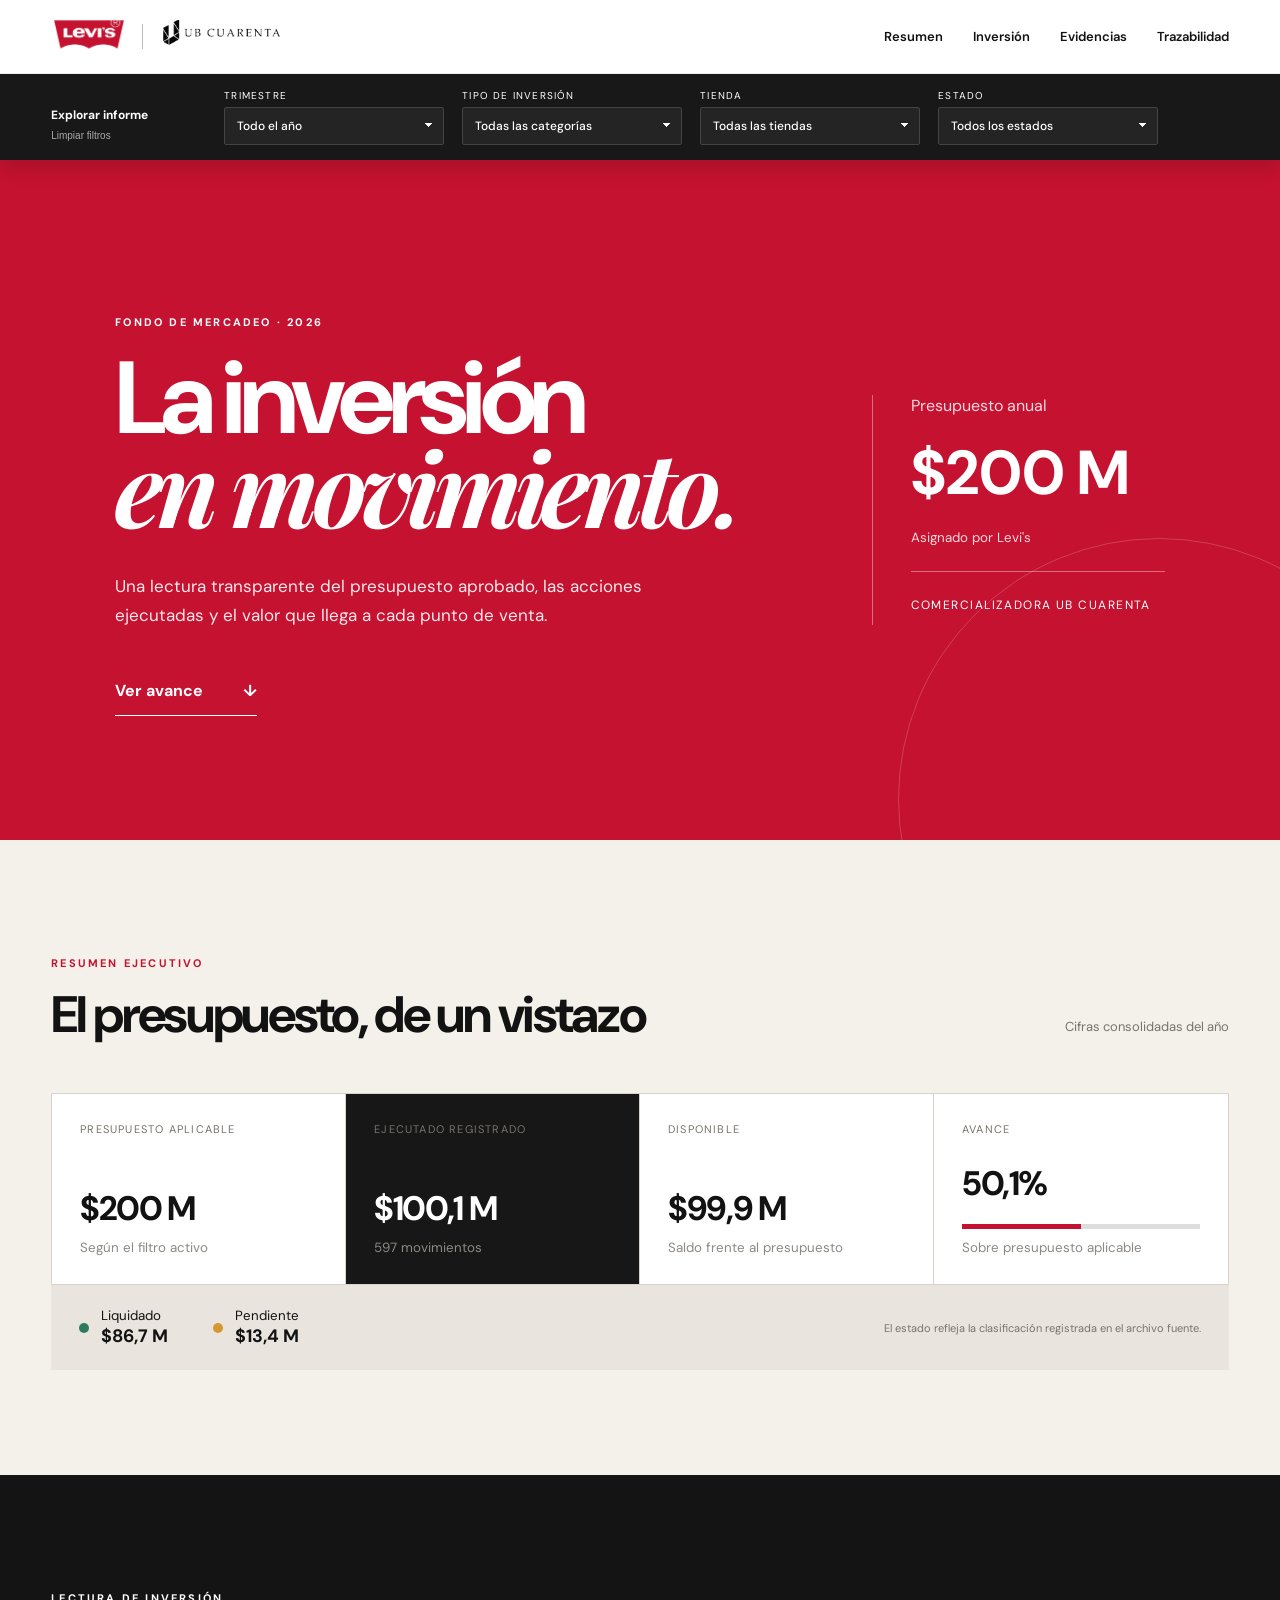
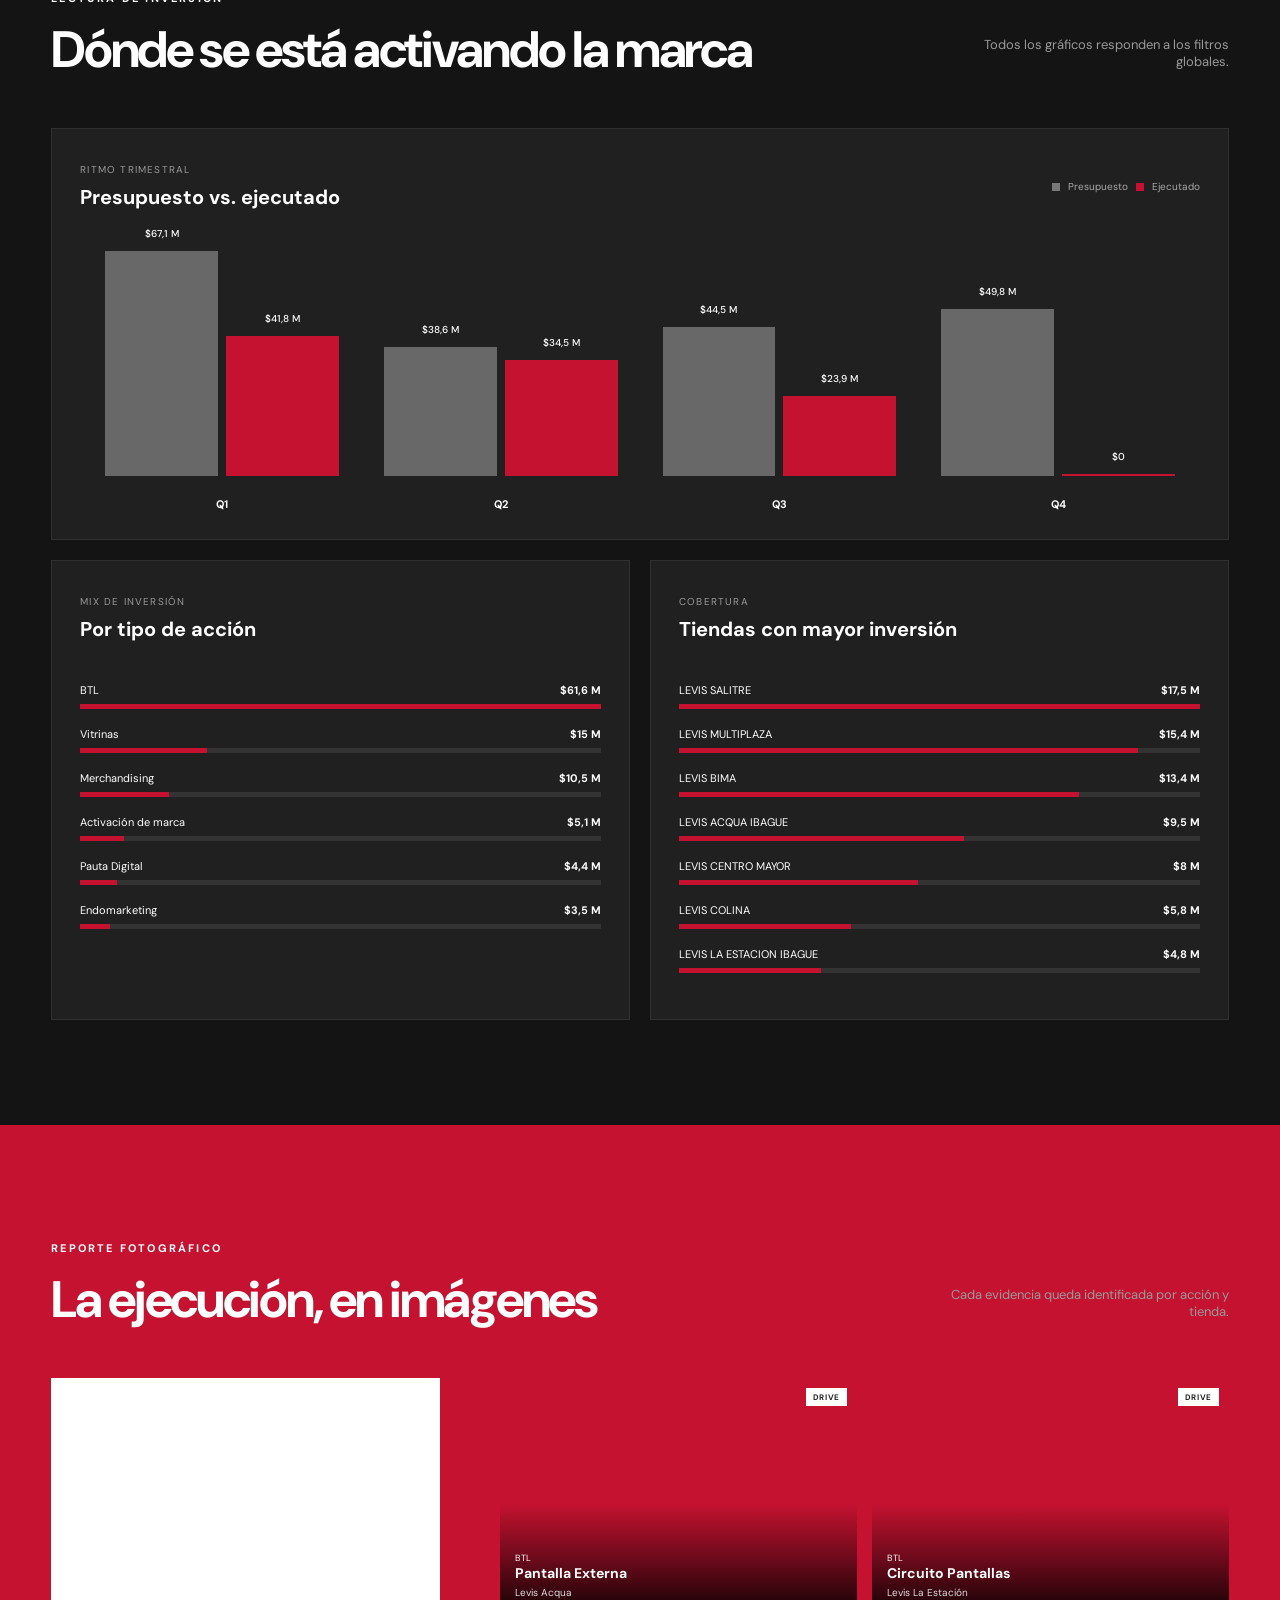
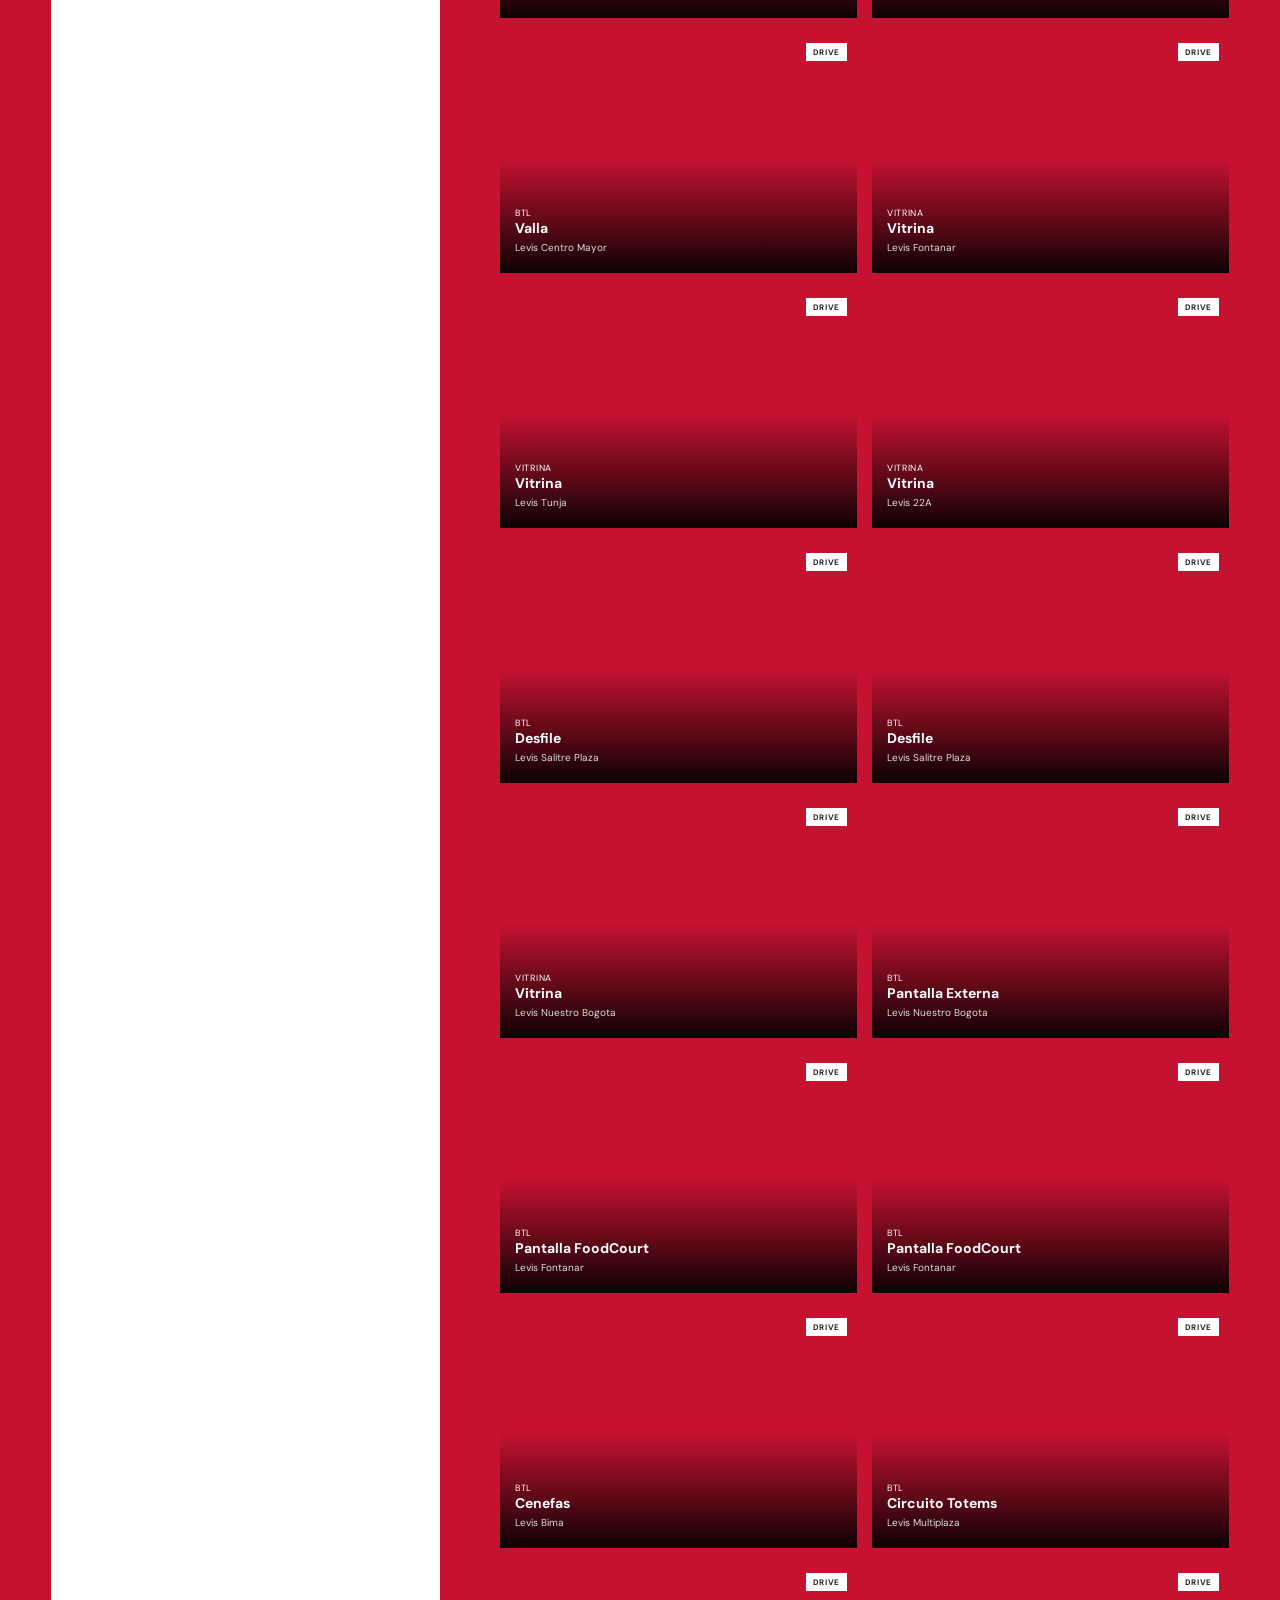
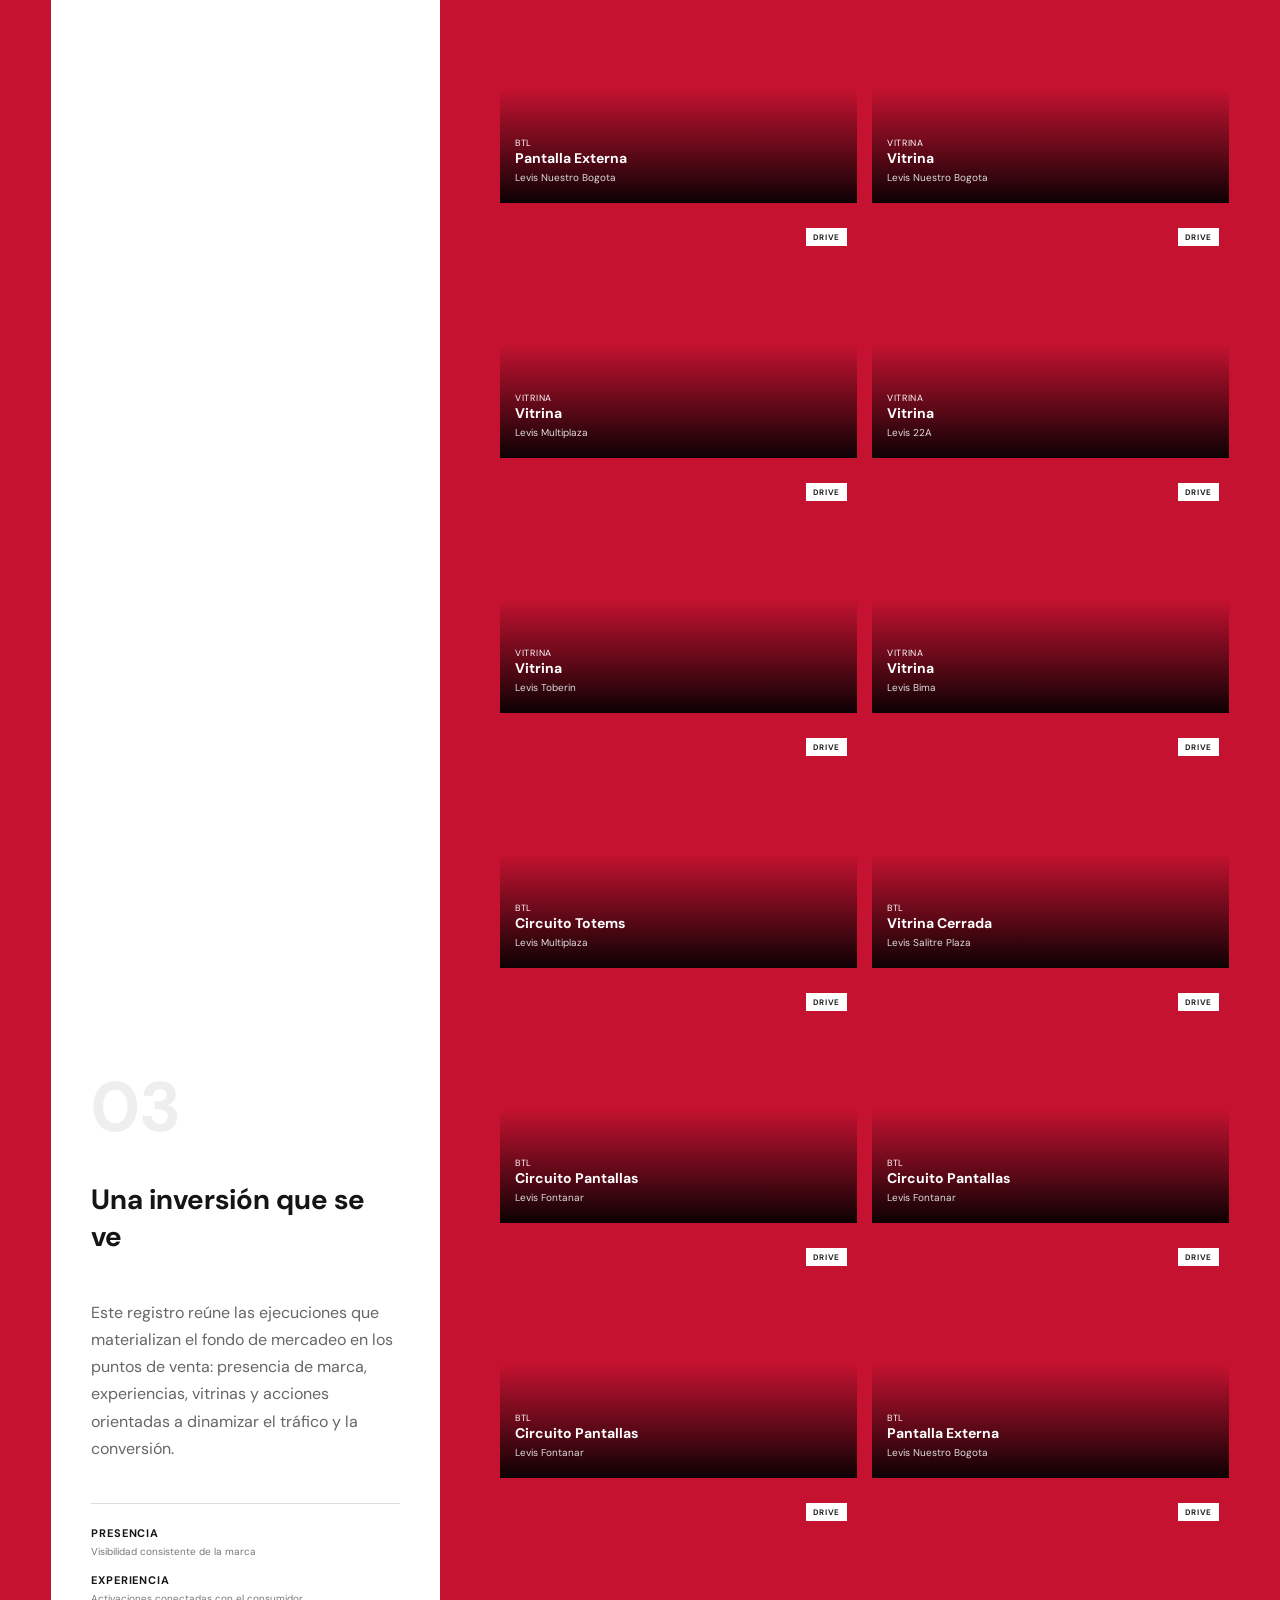
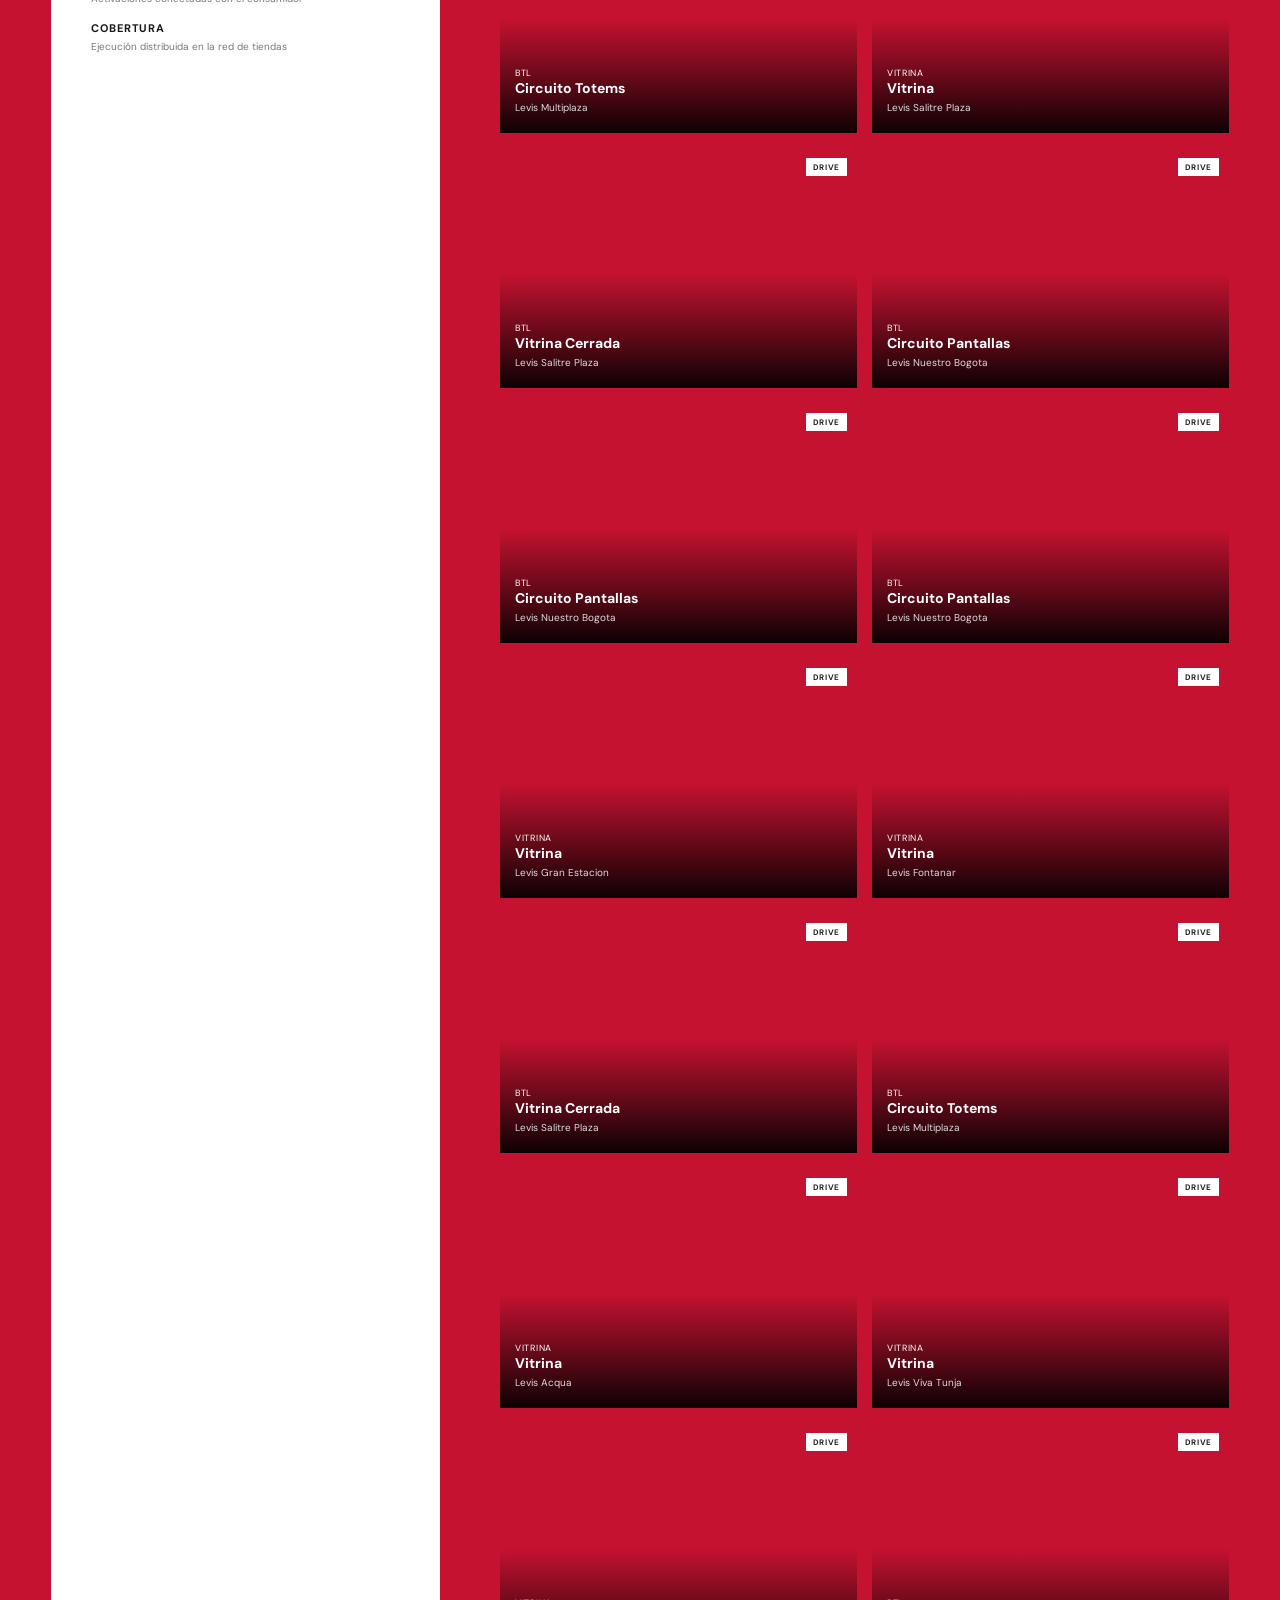
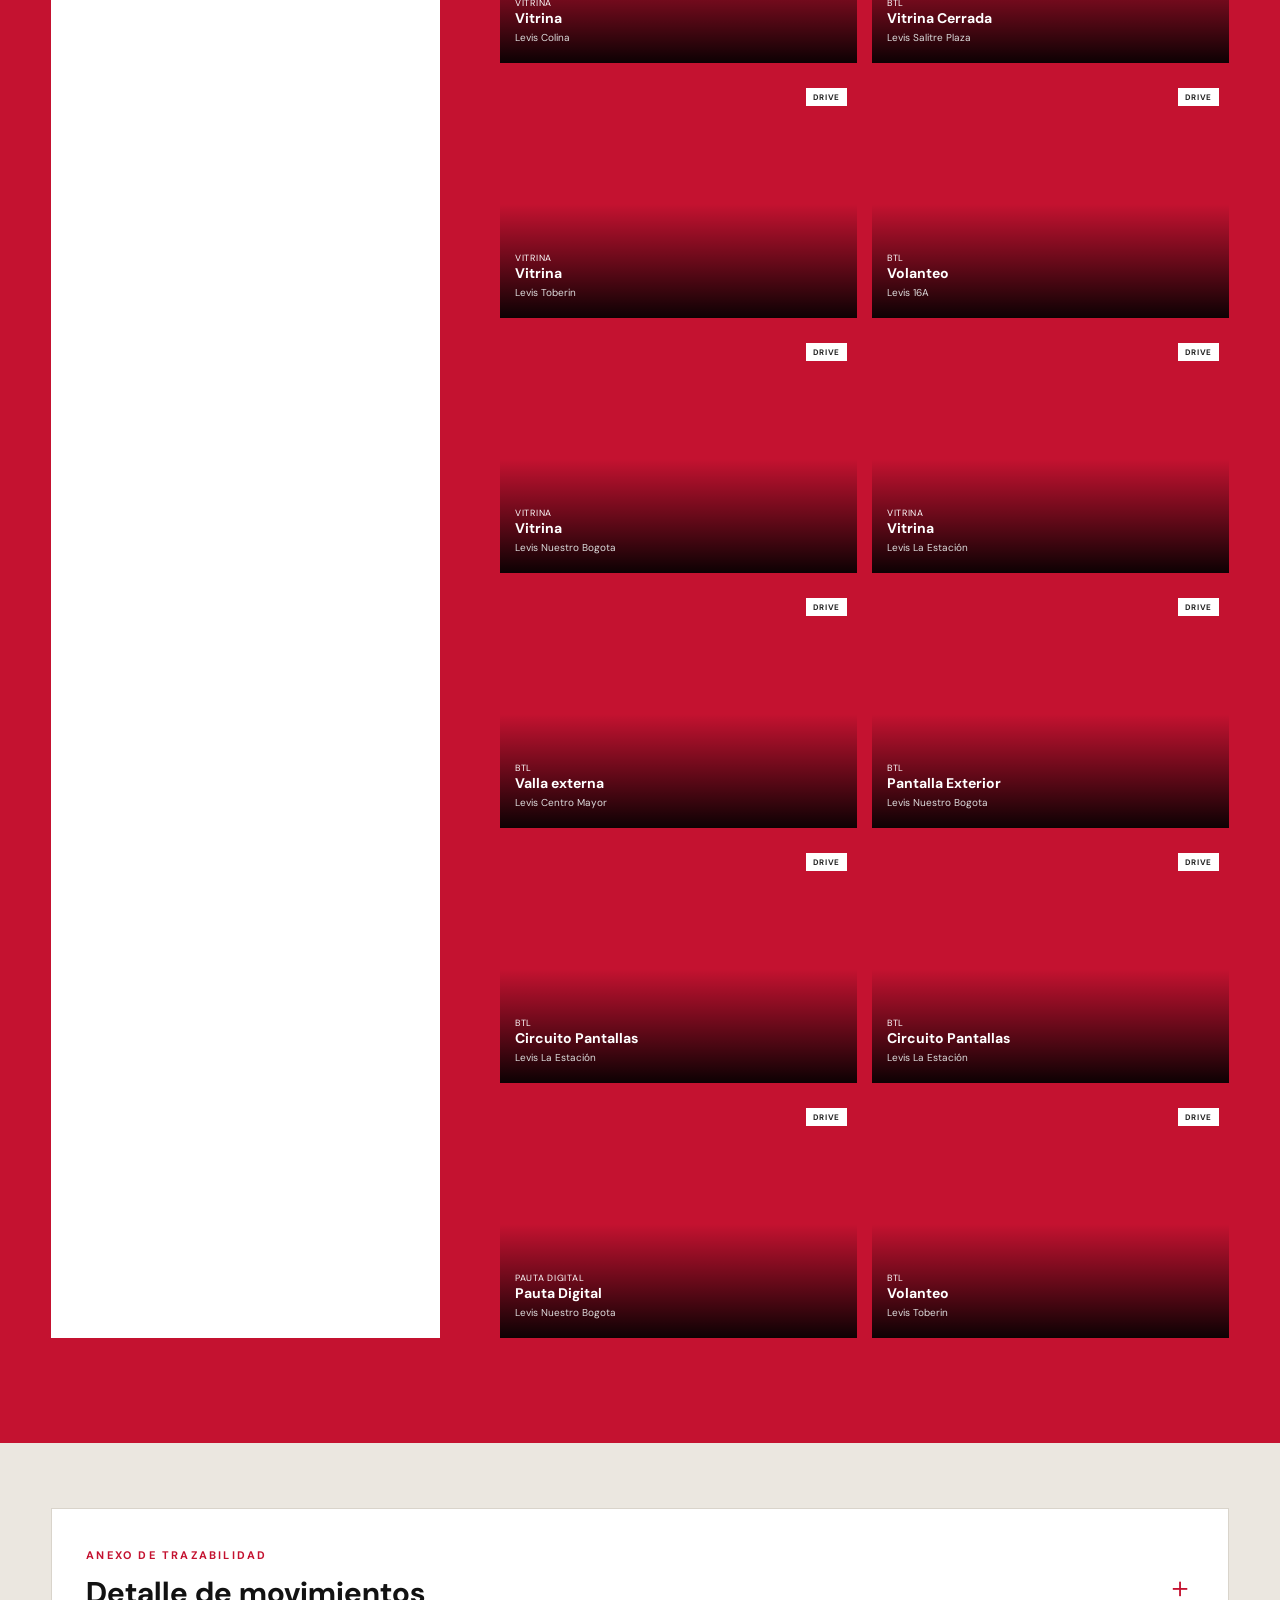
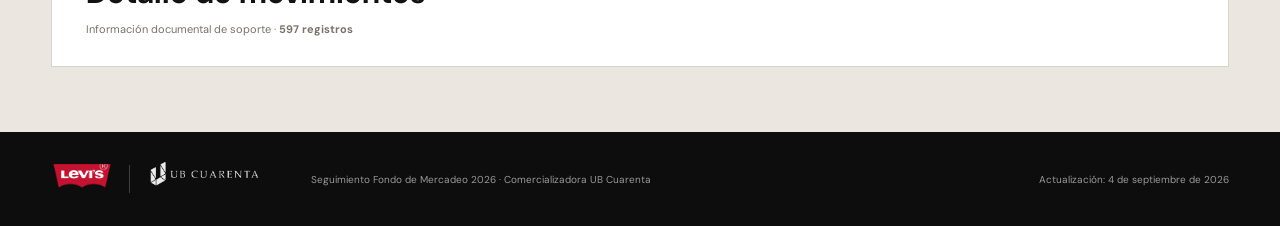
==== commit db3034f2: "Actualizar informe Levi's septiembre" ====
--- a/index.html
+++ b/index.html
@@ -11,7 +11,7 @@
 <section class="section evidence" id="evidencias"><div class="shell"><div class="section-heading light"><div><p class="eyebrow">Reporte fotográfico</p><h2>La ejecución, en imágenes</h2></div><p>Cada evidencia queda identificada por acción y tienda.</p></div><div class="evidence-layout"><article class="evidence-intro presentation-copy"><span class="big-number">03</span><h3>Una inversión que se ve</h3><p>Este registro reúne las ejecuciones que materializan el fondo de mercadeo en los puntos de venta: presencia de marca, experiencias, vitrinas y acciones orientadas a dinamizar el tráfico y la conversión.</p><div class="evidence-principles"><span><b>Presencia</b>Visibilidad consistente de la marca</span><span><b>Experiencia</b>Activaciones conectadas con el consumidor</span><span><b>Cobertura</b>Ejecución distribuida en la red de tiendas</span></div></article><div id="photoGallery" class="gallery"><div class="empty-gallery"><span>✦</span><p>Registro fotográfico de ejecución</p><small>Las evidencias se presentan por acción y punto de venta.</small></div></div></div></div></section>
 <section class="section trace-section" id="movimientos"><div class="shell"><details class="trace-details"><summary><div><p class="eyebrow red">Anexo de trazabilidad</p><h2>Detalle de movimientos</h2><span>Información documental de soporte · <b id="traceCount">259 registros</b></span></div><i>＋</i></summary><div class="trace-content"><p class="trace-note">Este anexo conserva el detalle de documentos, conceptos y proveedores sin interrumpir la lectura principal del informe.</p><div class="table-tools"><label class="search">⌕ <input id="searchInput" type="search" placeholder="Buscar concepto, documento o proveedor"></label><span id="tableCount"></span></div><div class="table-wrap"><table><thead><tr><th>Fecha</th><th>Acción / concepto</th><th>Tienda</th><th>Documento</th><th>Estado</th><th>Tipo de pago</th><th class="num">Valor</th></tr></thead><tbody id="movementRows"></tbody></table></div><button class="secondary" id="showMore">Ver más movimientos</button></div></details></div></section>
 </main>
-<footer><div class="footer-brands"><span class="logo-box levis-logo footer-levis"><img src="assets/logos/levis-rojo.png" alt="Levi's"></span><span class="footer-divider"></span><span class="logo-box ub-logo footer-ub"><img src="assets/logos/ub-cuarenta-blanco.png" alt="UB Cuarenta"></span></div><p>Seguimiento Fondo de Mercadeo 2026 · Comercializadora UB Cuarenta</p><p>Actualización: <span id="updatedAt"></span></p></footer><script src="assets/js/data.js?v=20260806100610"></script><script src="assets/js/app.js"></script><script src="assets/js/import-excel.js"></script></body></html>
+<footer><div class="footer-brands"><span class="logo-box levis-logo footer-levis"><img src="assets/logos/levis-rojo.png" alt="Levi's"></span><span class="footer-divider"></span><span class="logo-box ub-logo footer-ub"><img src="assets/logos/ub-cuarenta-blanco.png" alt="UB Cuarenta"></span></div><p>Seguimiento Fondo de Mercadeo 2026 · Comercializadora UB Cuarenta</p><p>Actualización: <span id="updatedAt"></span></p></footer><script src="assets/js/data.js?v=20260904175948"></script><script src="assets/js/app.js"></script><script src="assets/js/import-excel.js"></script></body></html>
 
 
 
@@ -25,3 +25,4 @@
 
 
 
+
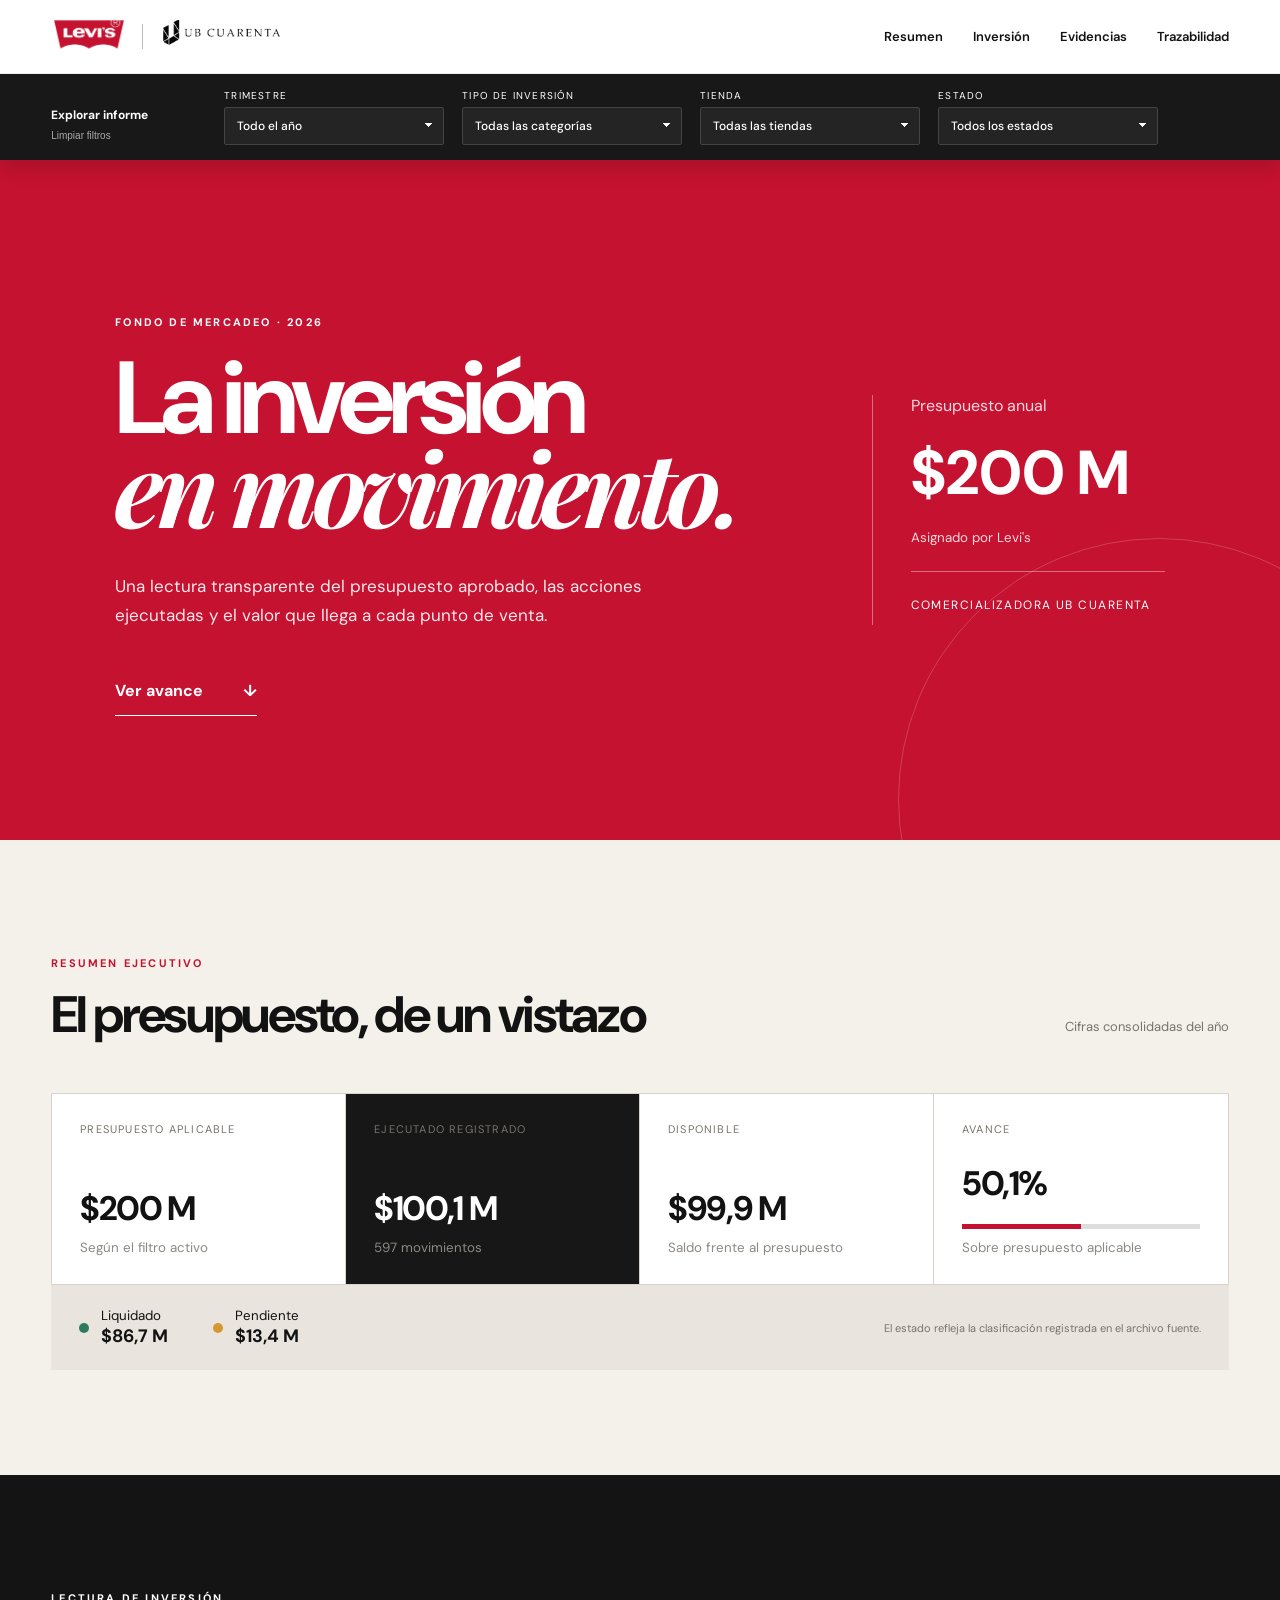
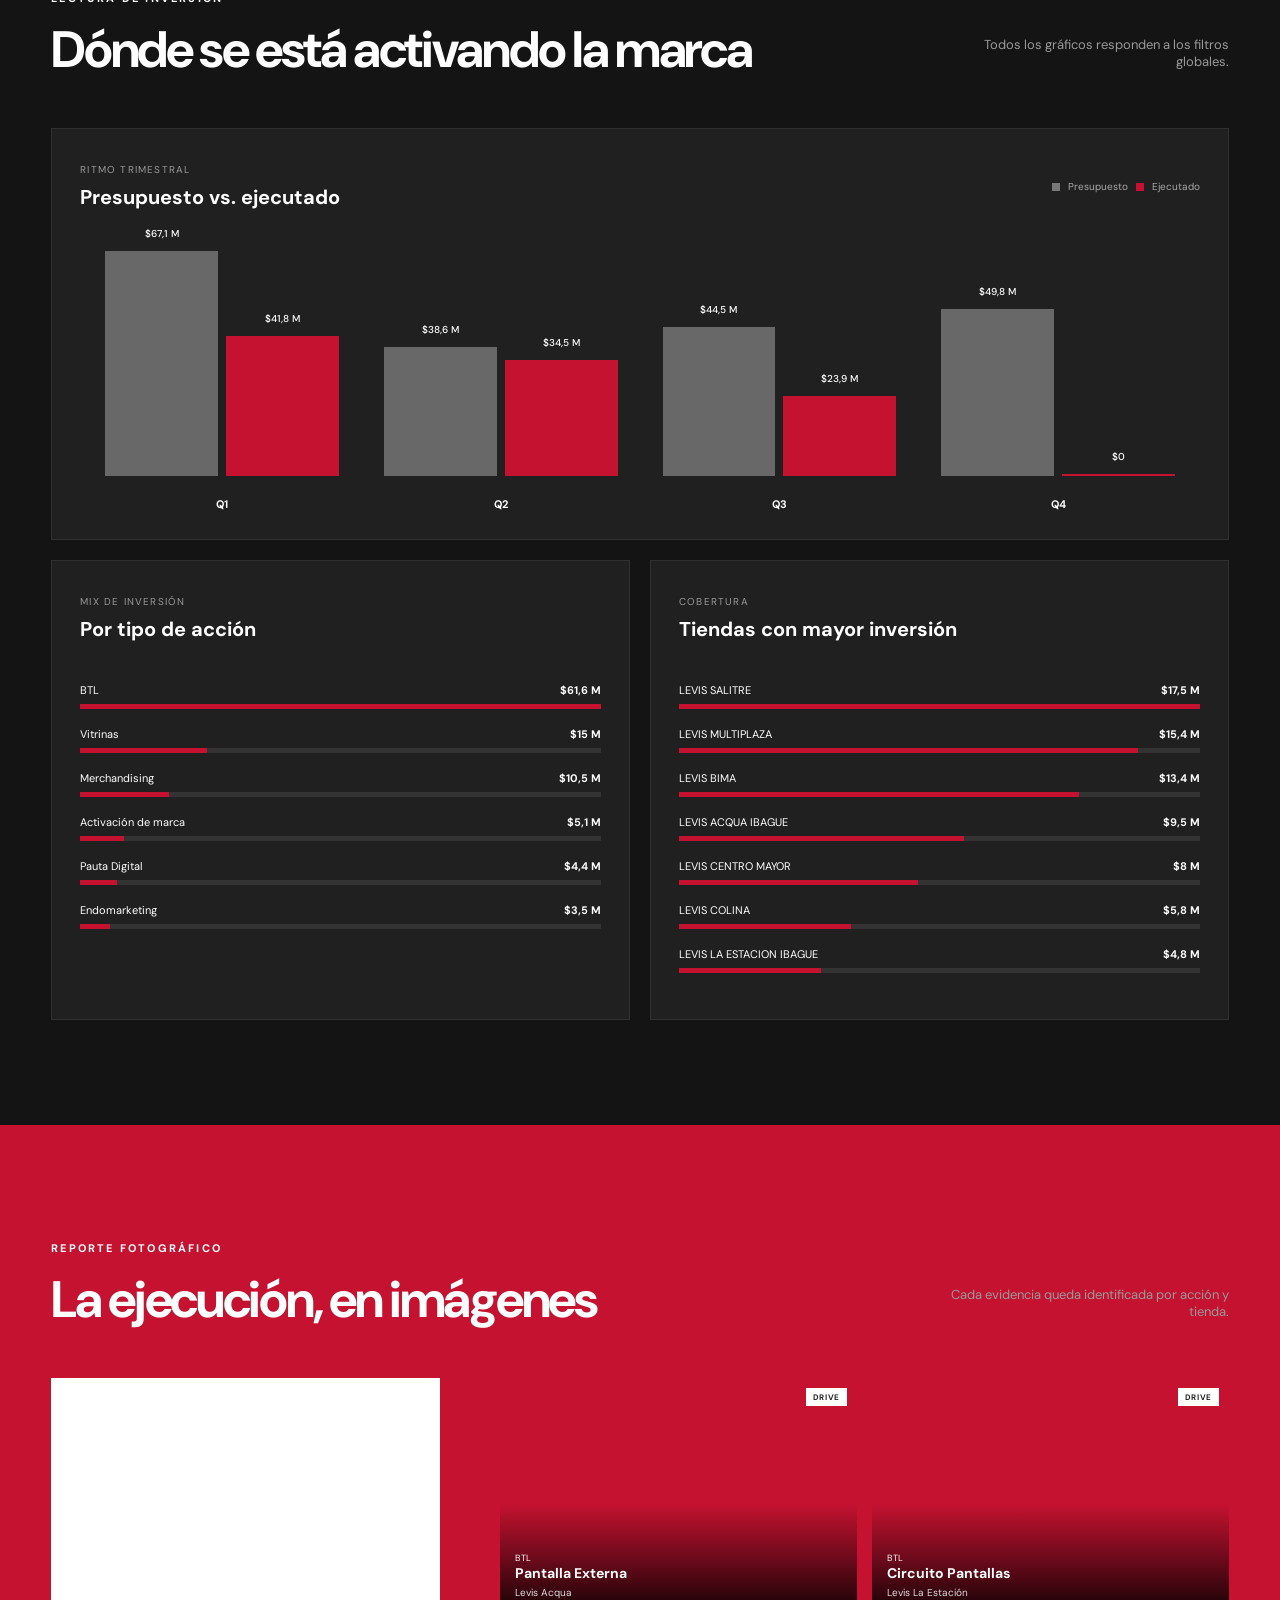
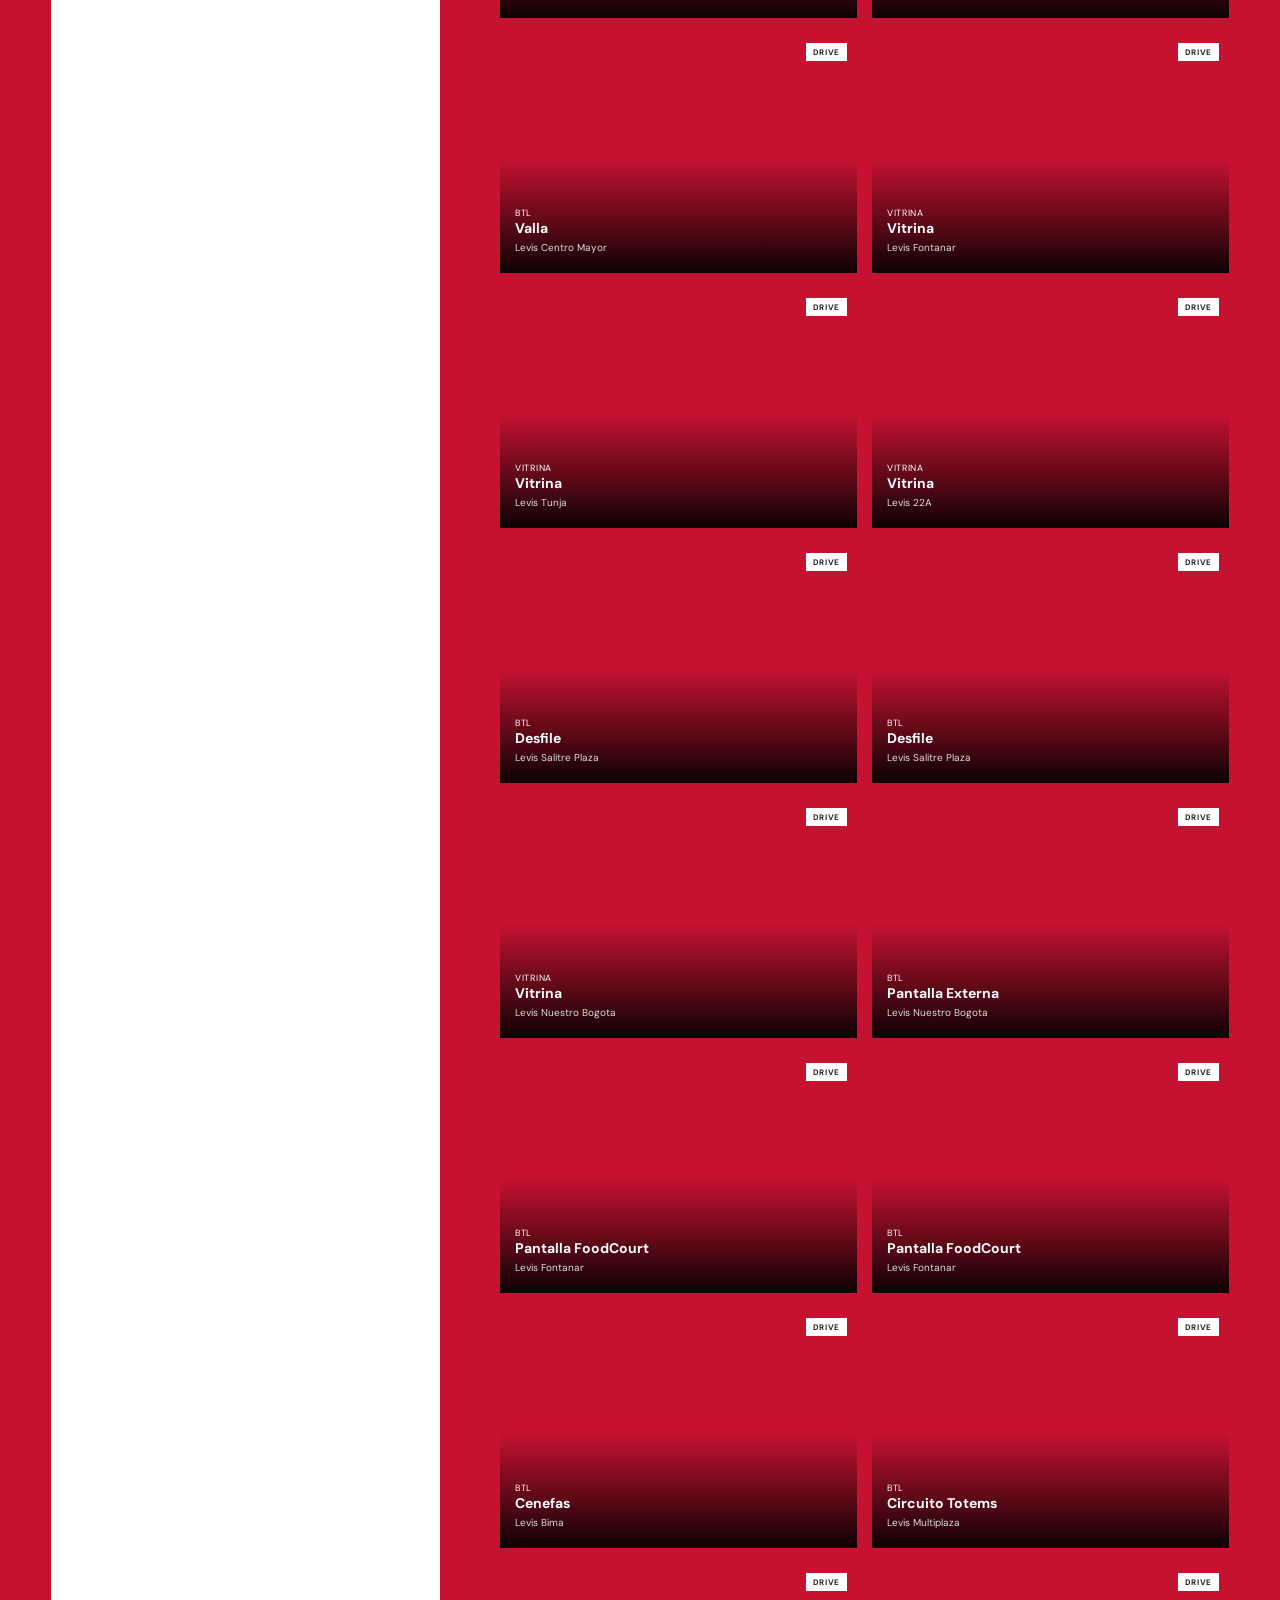
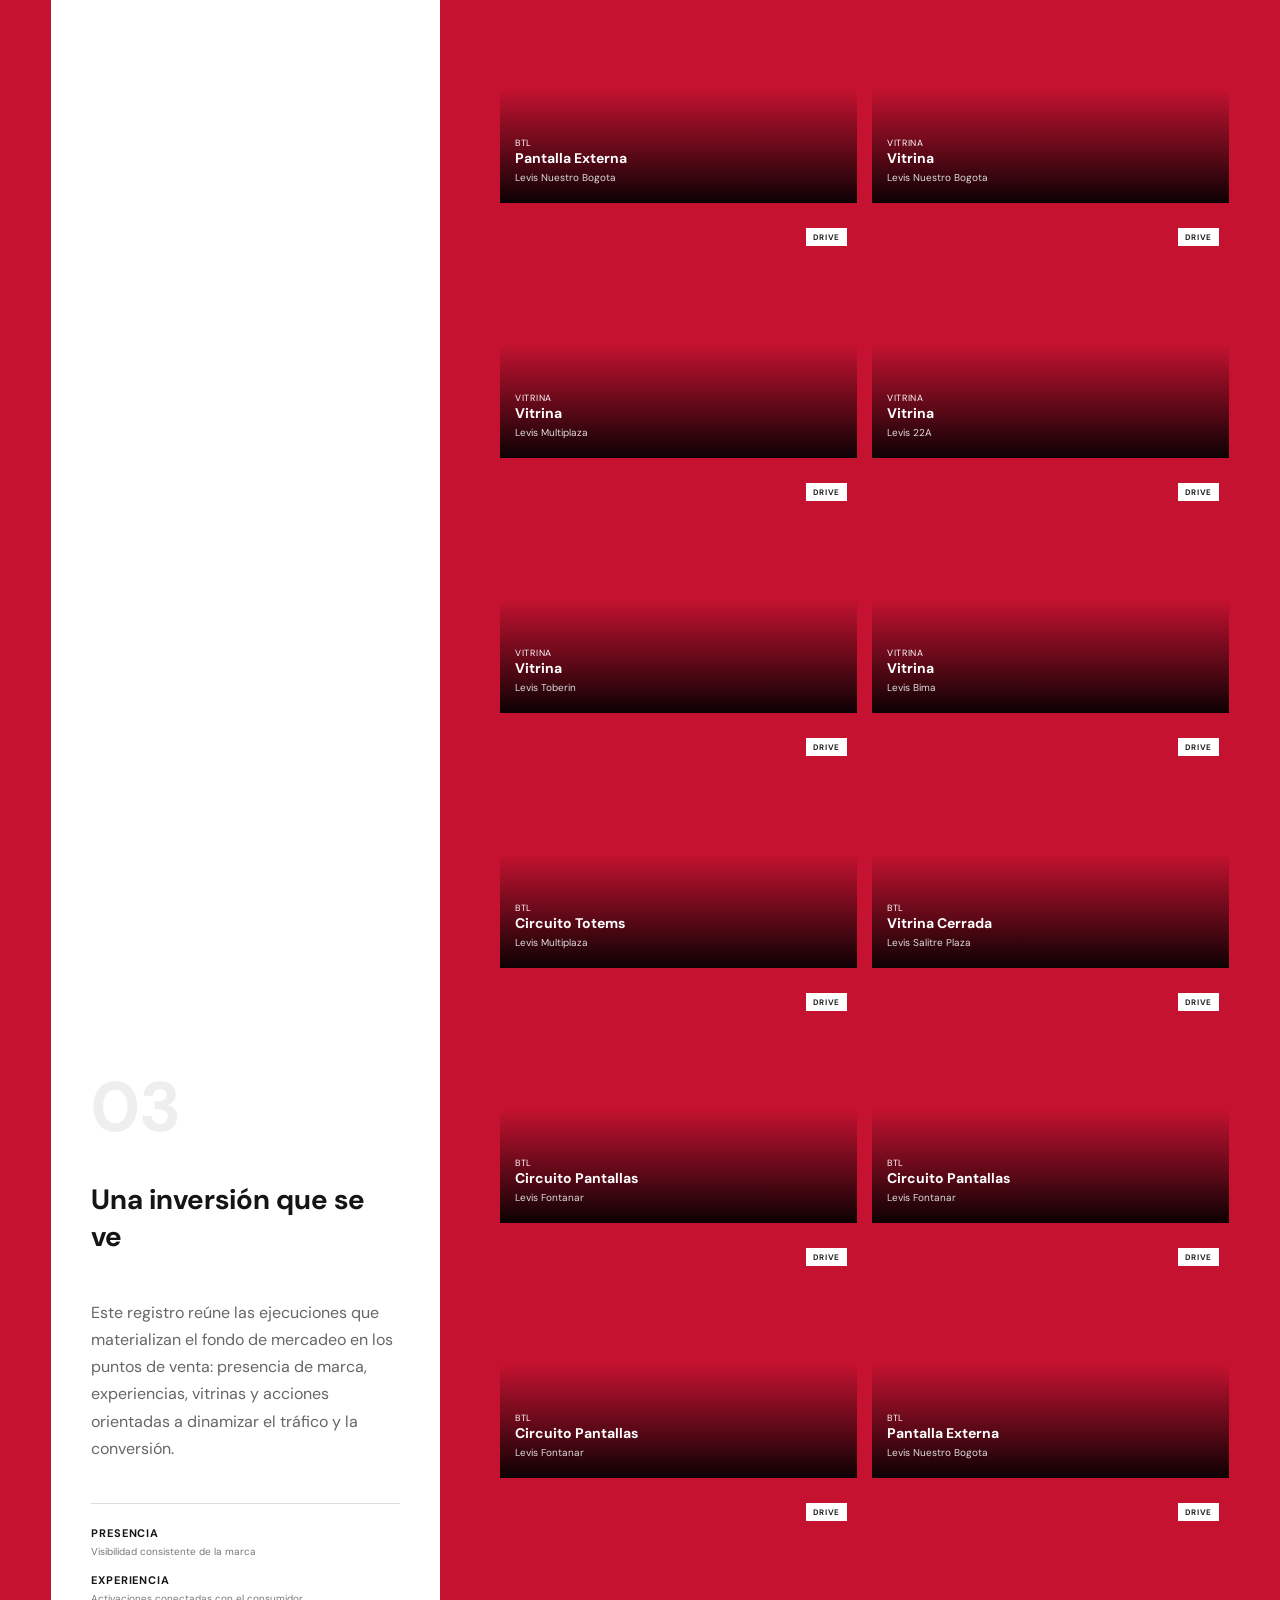
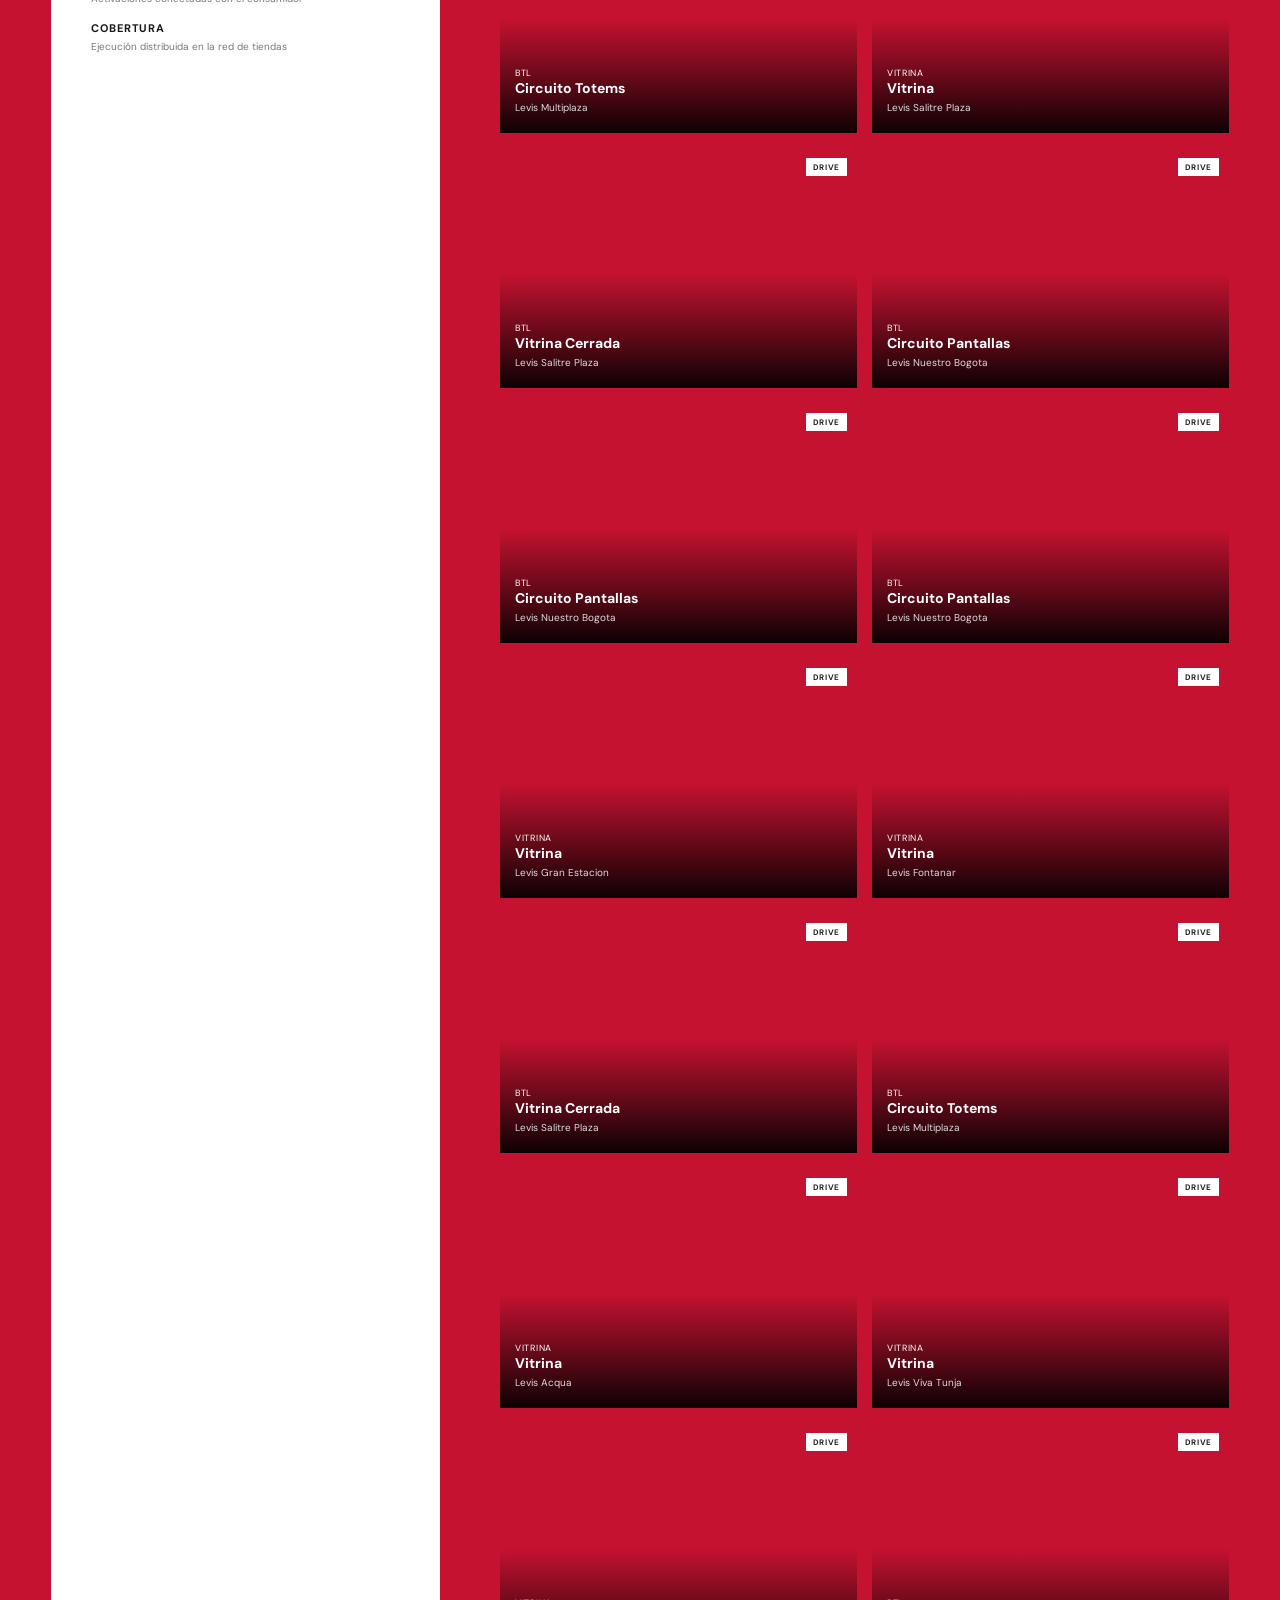
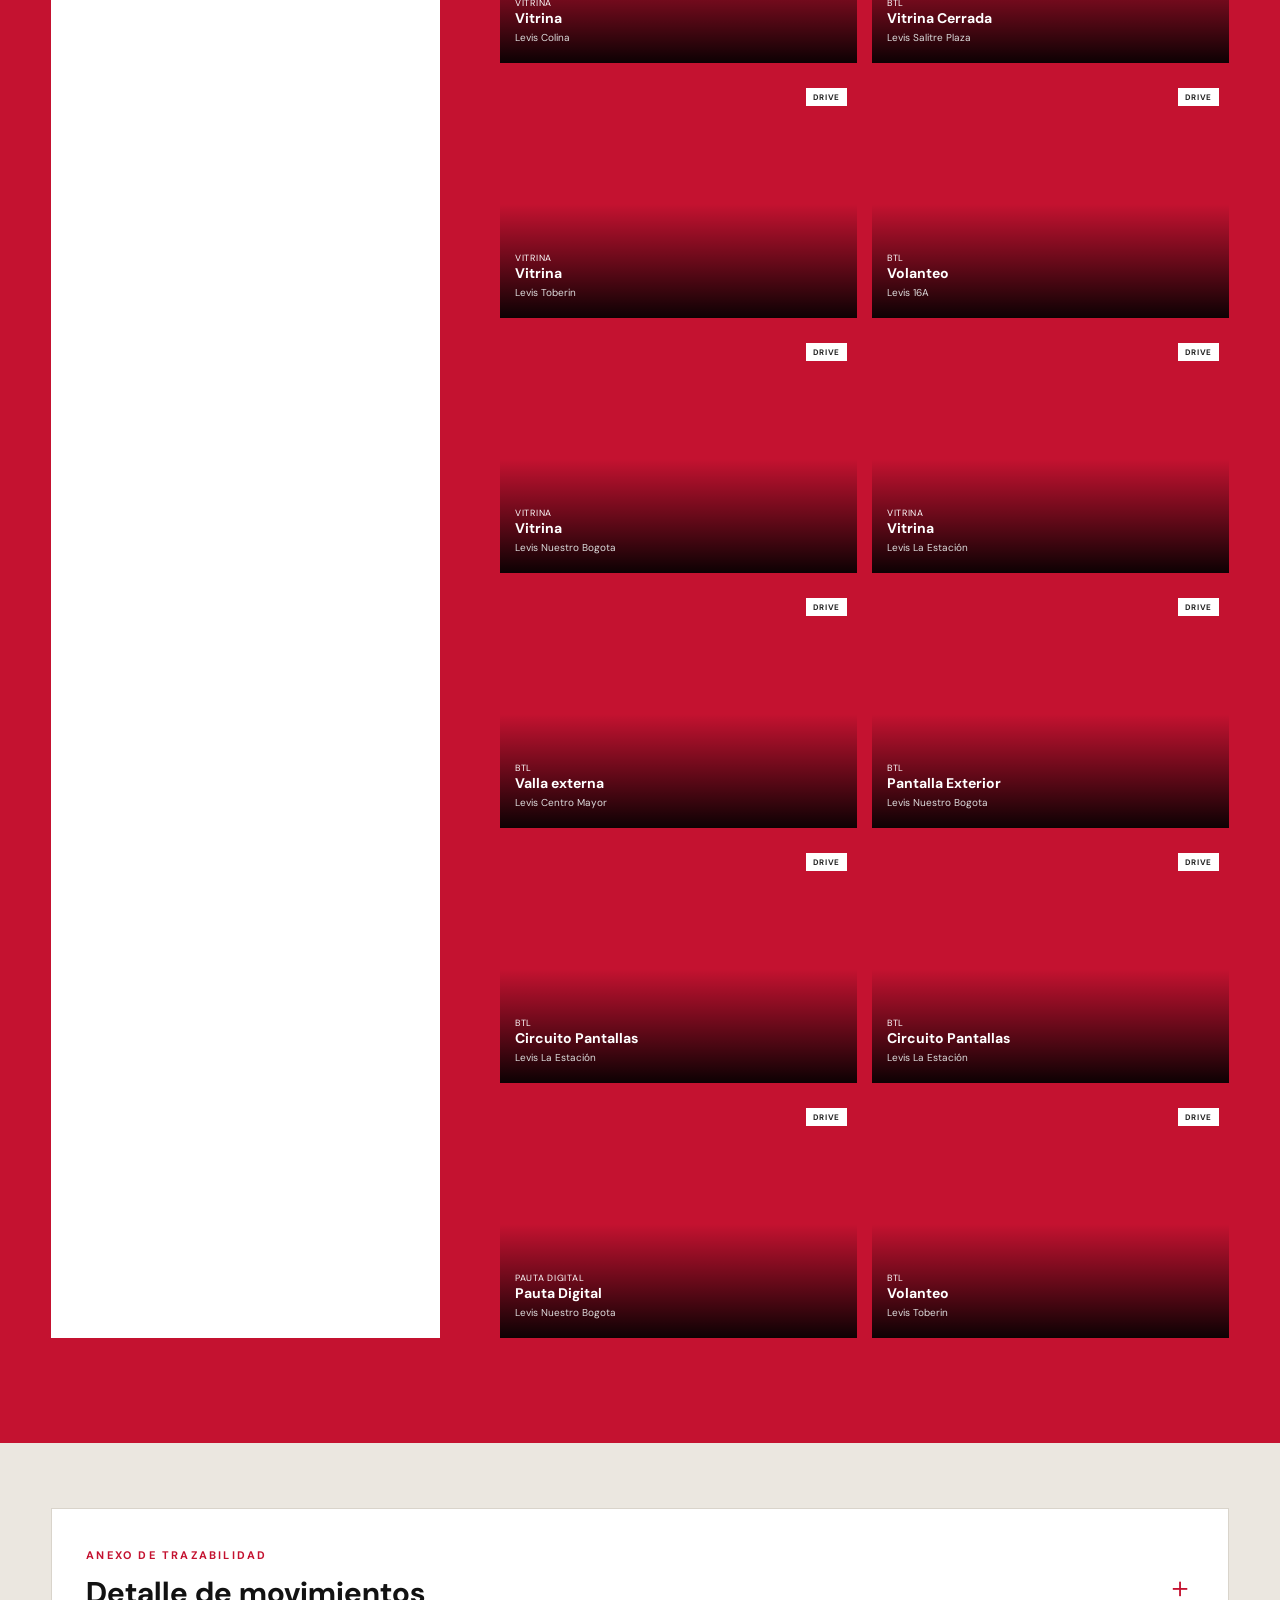
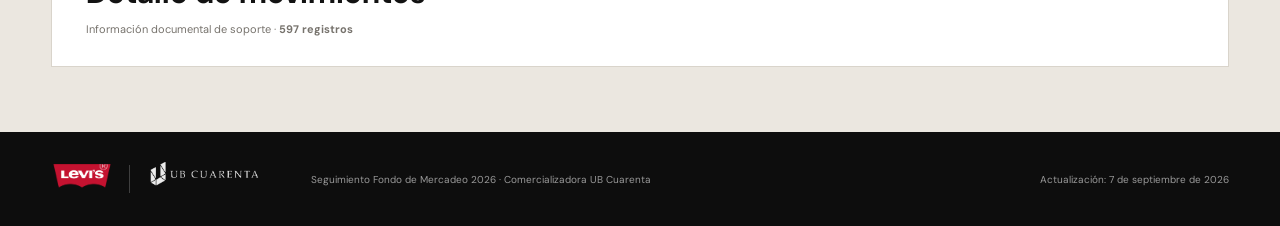
==== commit 81323f6f: "Actualizar informe Levi's septiembre 7" ====
--- a/index.html
+++ b/index.html
@@ -11,7 +11,7 @@
 <section class="section evidence" id="evidencias"><div class="shell"><div class="section-heading light"><div><p class="eyebrow">Reporte fotográfico</p><h2>La ejecución, en imágenes</h2></div><p>Cada evidencia queda identificada por acción y tienda.</p></div><div class="evidence-layout"><article class="evidence-intro presentation-copy"><span class="big-number">03</span><h3>Una inversión que se ve</h3><p>Este registro reúne las ejecuciones que materializan el fondo de mercadeo en los puntos de venta: presencia de marca, experiencias, vitrinas y acciones orientadas a dinamizar el tráfico y la conversión.</p><div class="evidence-principles"><span><b>Presencia</b>Visibilidad consistente de la marca</span><span><b>Experiencia</b>Activaciones conectadas con el consumidor</span><span><b>Cobertura</b>Ejecución distribuida en la red de tiendas</span></div></article><div id="photoGallery" class="gallery"><div class="empty-gallery"><span>✦</span><p>Registro fotográfico de ejecución</p><small>Las evidencias se presentan por acción y punto de venta.</small></div></div></div></div></section>
 <section class="section trace-section" id="movimientos"><div class="shell"><details class="trace-details"><summary><div><p class="eyebrow red">Anexo de trazabilidad</p><h2>Detalle de movimientos</h2><span>Información documental de soporte · <b id="traceCount">259 registros</b></span></div><i>＋</i></summary><div class="trace-content"><p class="trace-note">Este anexo conserva el detalle de documentos, conceptos y proveedores sin interrumpir la lectura principal del informe.</p><div class="table-tools"><label class="search">⌕ <input id="searchInput" type="search" placeholder="Buscar concepto, documento o proveedor"></label><span id="tableCount"></span></div><div class="table-wrap"><table><thead><tr><th>Fecha</th><th>Acción / concepto</th><th>Tienda</th><th>Documento</th><th>Estado</th><th>Tipo de pago</th><th class="num">Valor</th></tr></thead><tbody id="movementRows"></tbody></table></div><button class="secondary" id="showMore">Ver más movimientos</button></div></details></div></section>
 </main>
-<footer><div class="footer-brands"><span class="logo-box levis-logo footer-levis"><img src="assets/logos/levis-rojo.png" alt="Levi's"></span><span class="footer-divider"></span><span class="logo-box ub-logo footer-ub"><img src="assets/logos/ub-cuarenta-blanco.png" alt="UB Cuarenta"></span></div><p>Seguimiento Fondo de Mercadeo 2026 · Comercializadora UB Cuarenta</p><p>Actualización: <span id="updatedAt"></span></p></footer><script src="assets/js/data.js?v=20260904175948"></script><script src="assets/js/app.js"></script><script src="assets/js/import-excel.js"></script></body></html>
+<footer><div class="footer-brands"><span class="logo-box levis-logo footer-levis"><img src="assets/logos/levis-rojo.png" alt="Levi's"></span><span class="footer-divider"></span><span class="logo-box ub-logo footer-ub"><img src="assets/logos/ub-cuarenta-blanco.png" alt="UB Cuarenta"></span></div><p>Seguimiento Fondo de Mercadeo 2026 · Comercializadora UB Cuarenta</p><p>Actualización: <span id="updatedAt"></span></p></footer><script src="assets/js/data.js?v=20260907163037"></script><script src="assets/js/app.js"></script><script src="assets/js/import-excel.js"></script></body></html>
 
 
 
@@ -26,3 +26,4 @@
 
 
 
+
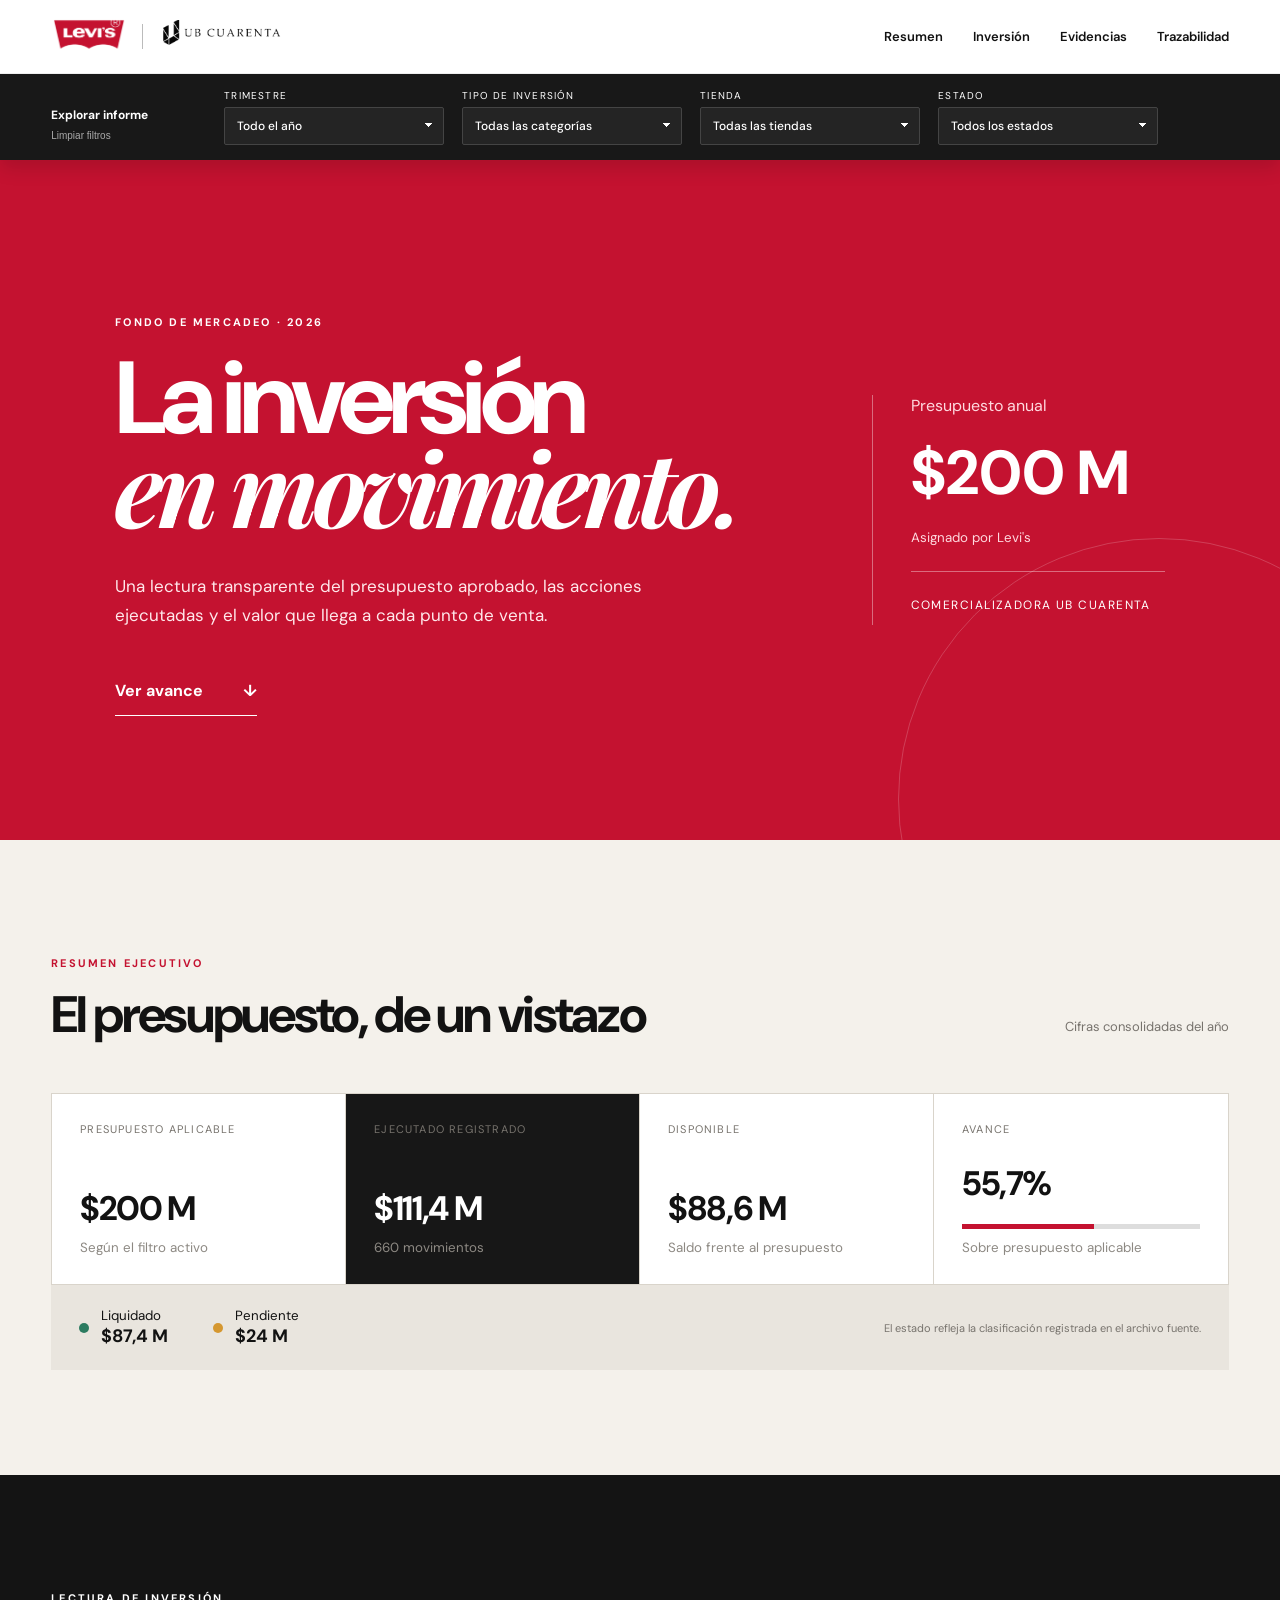
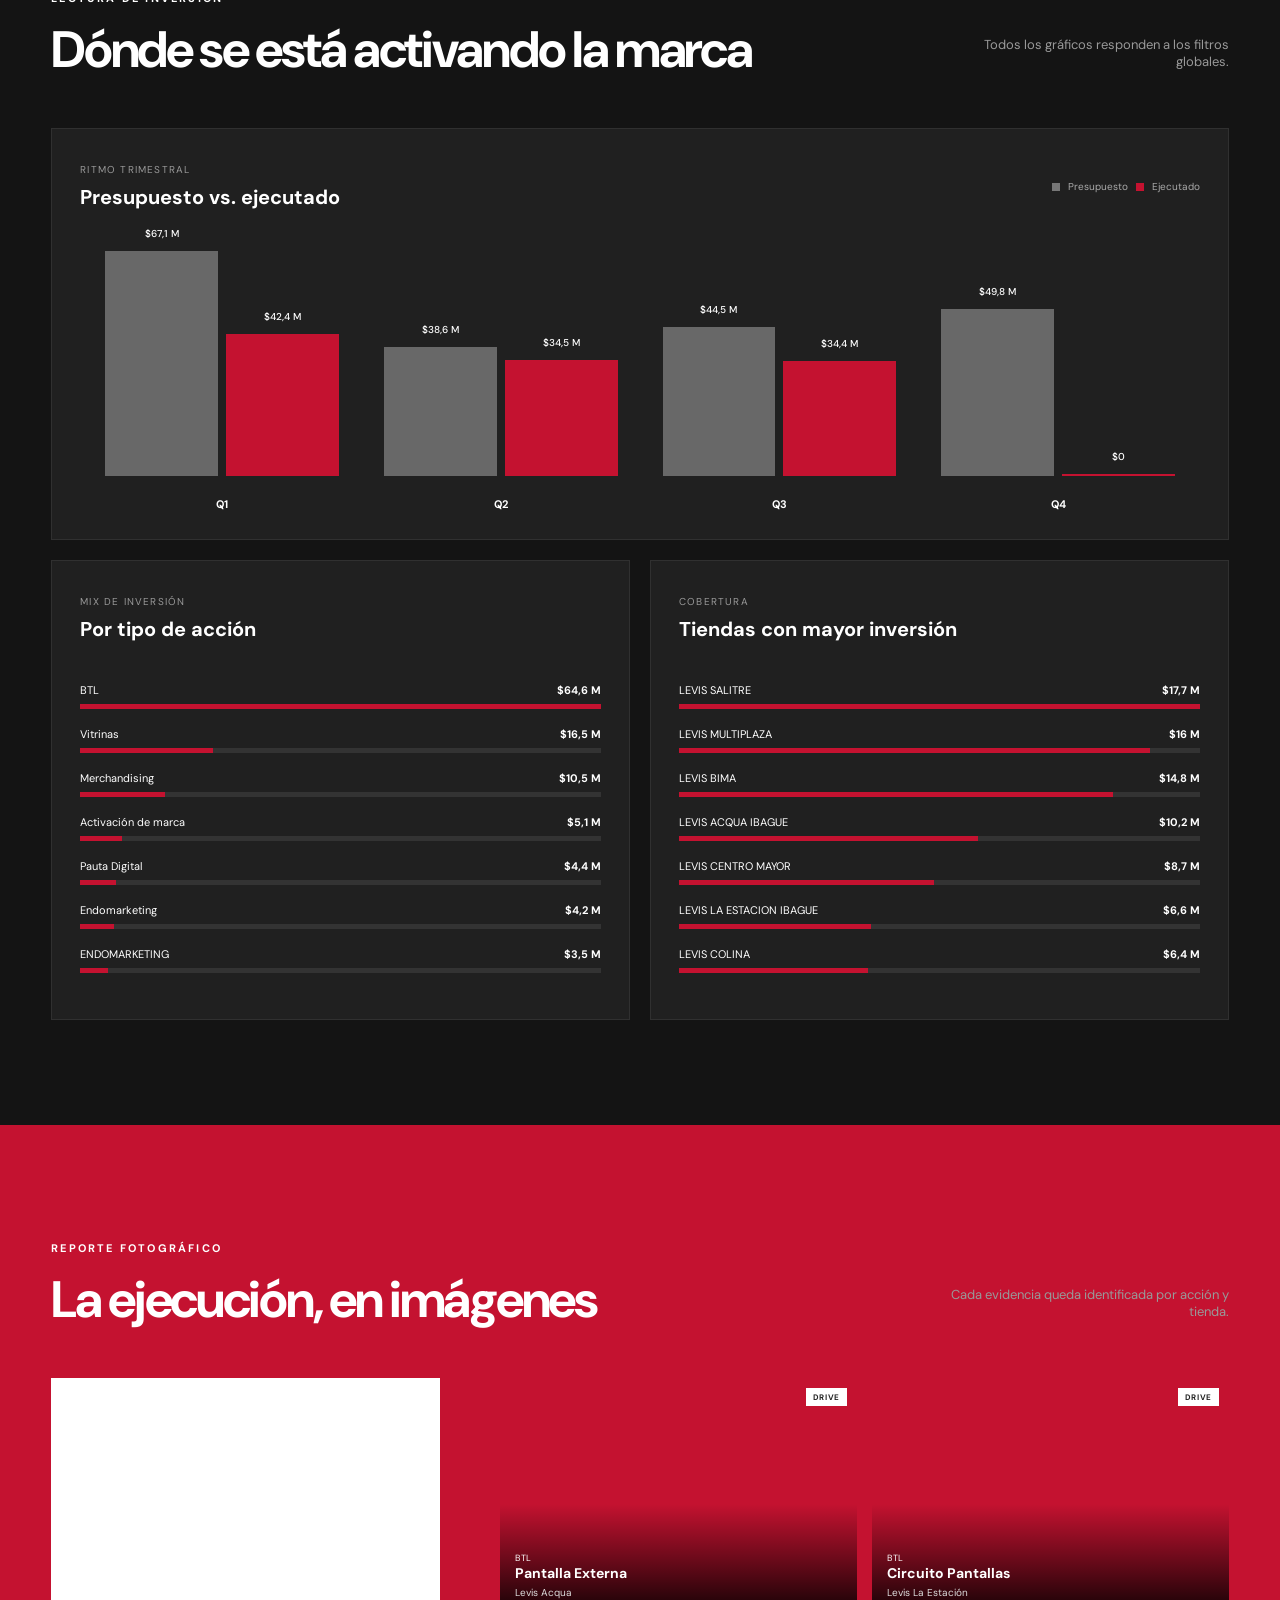
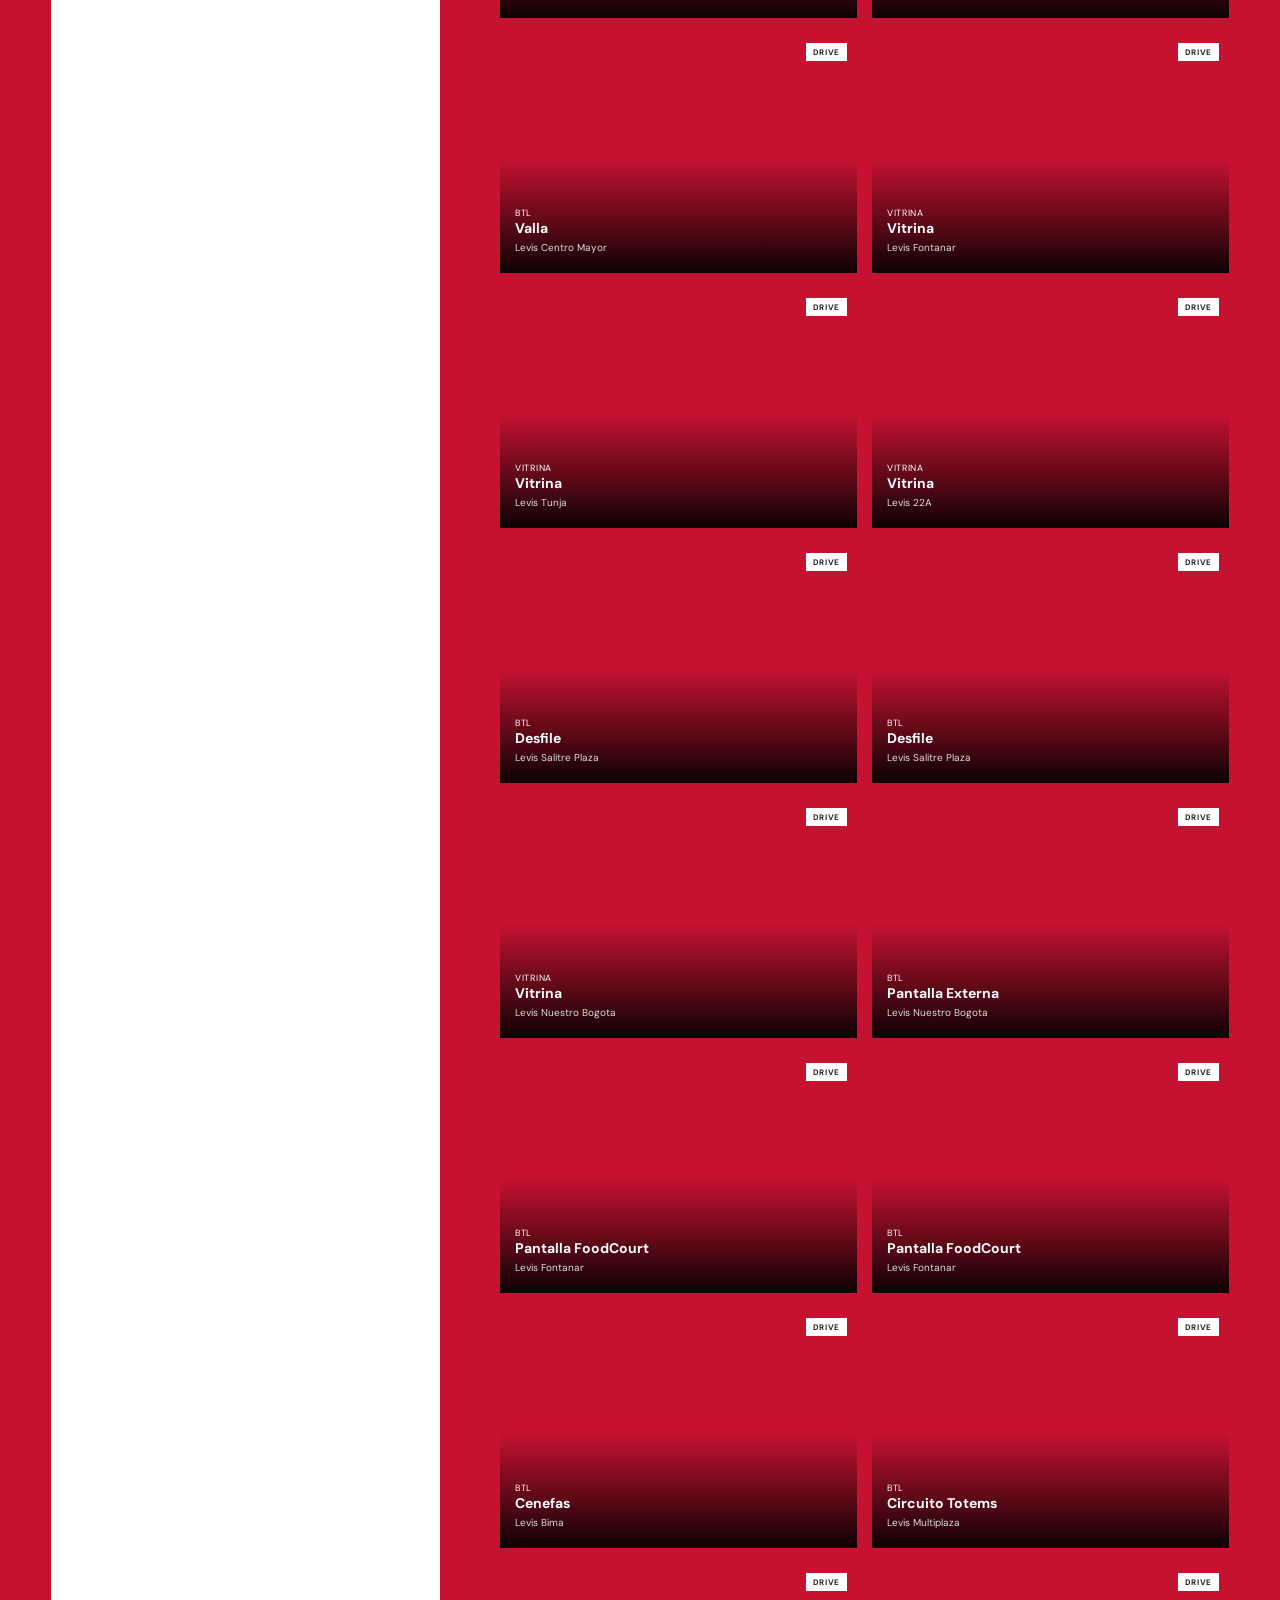
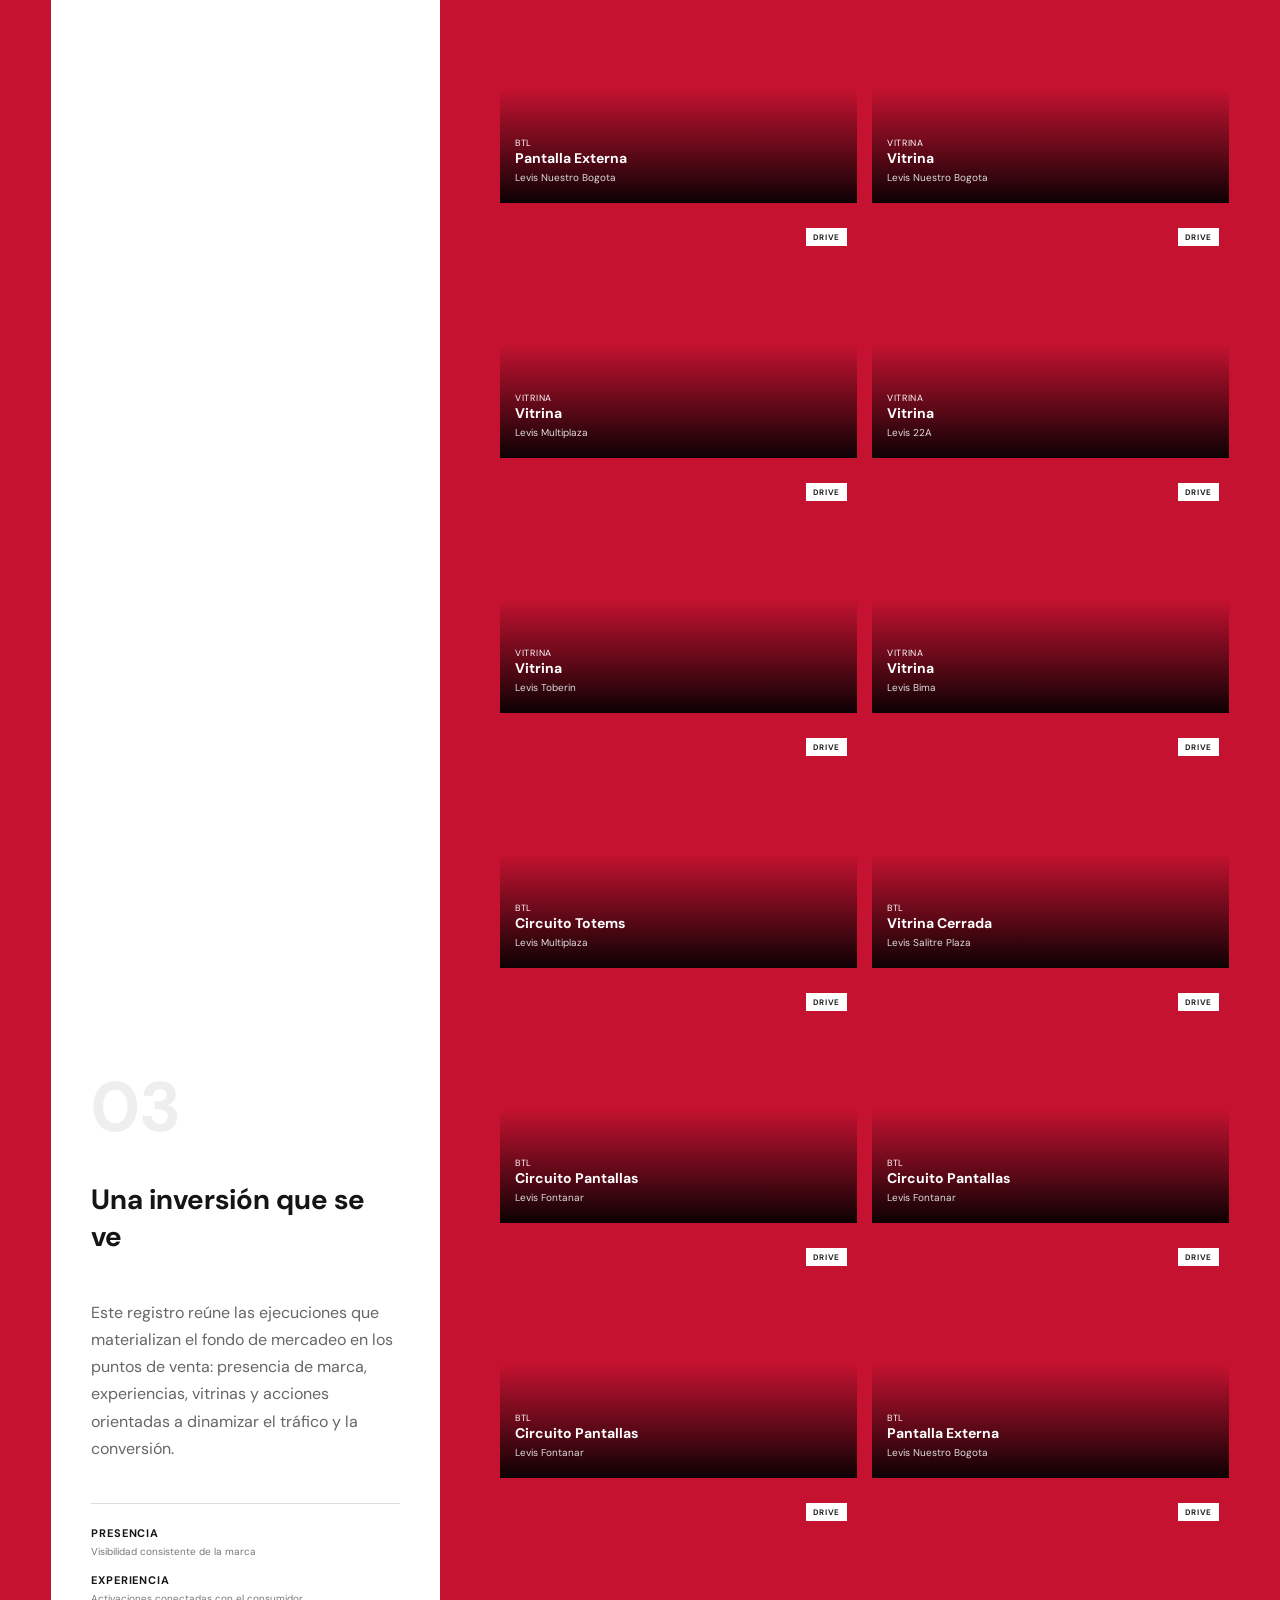
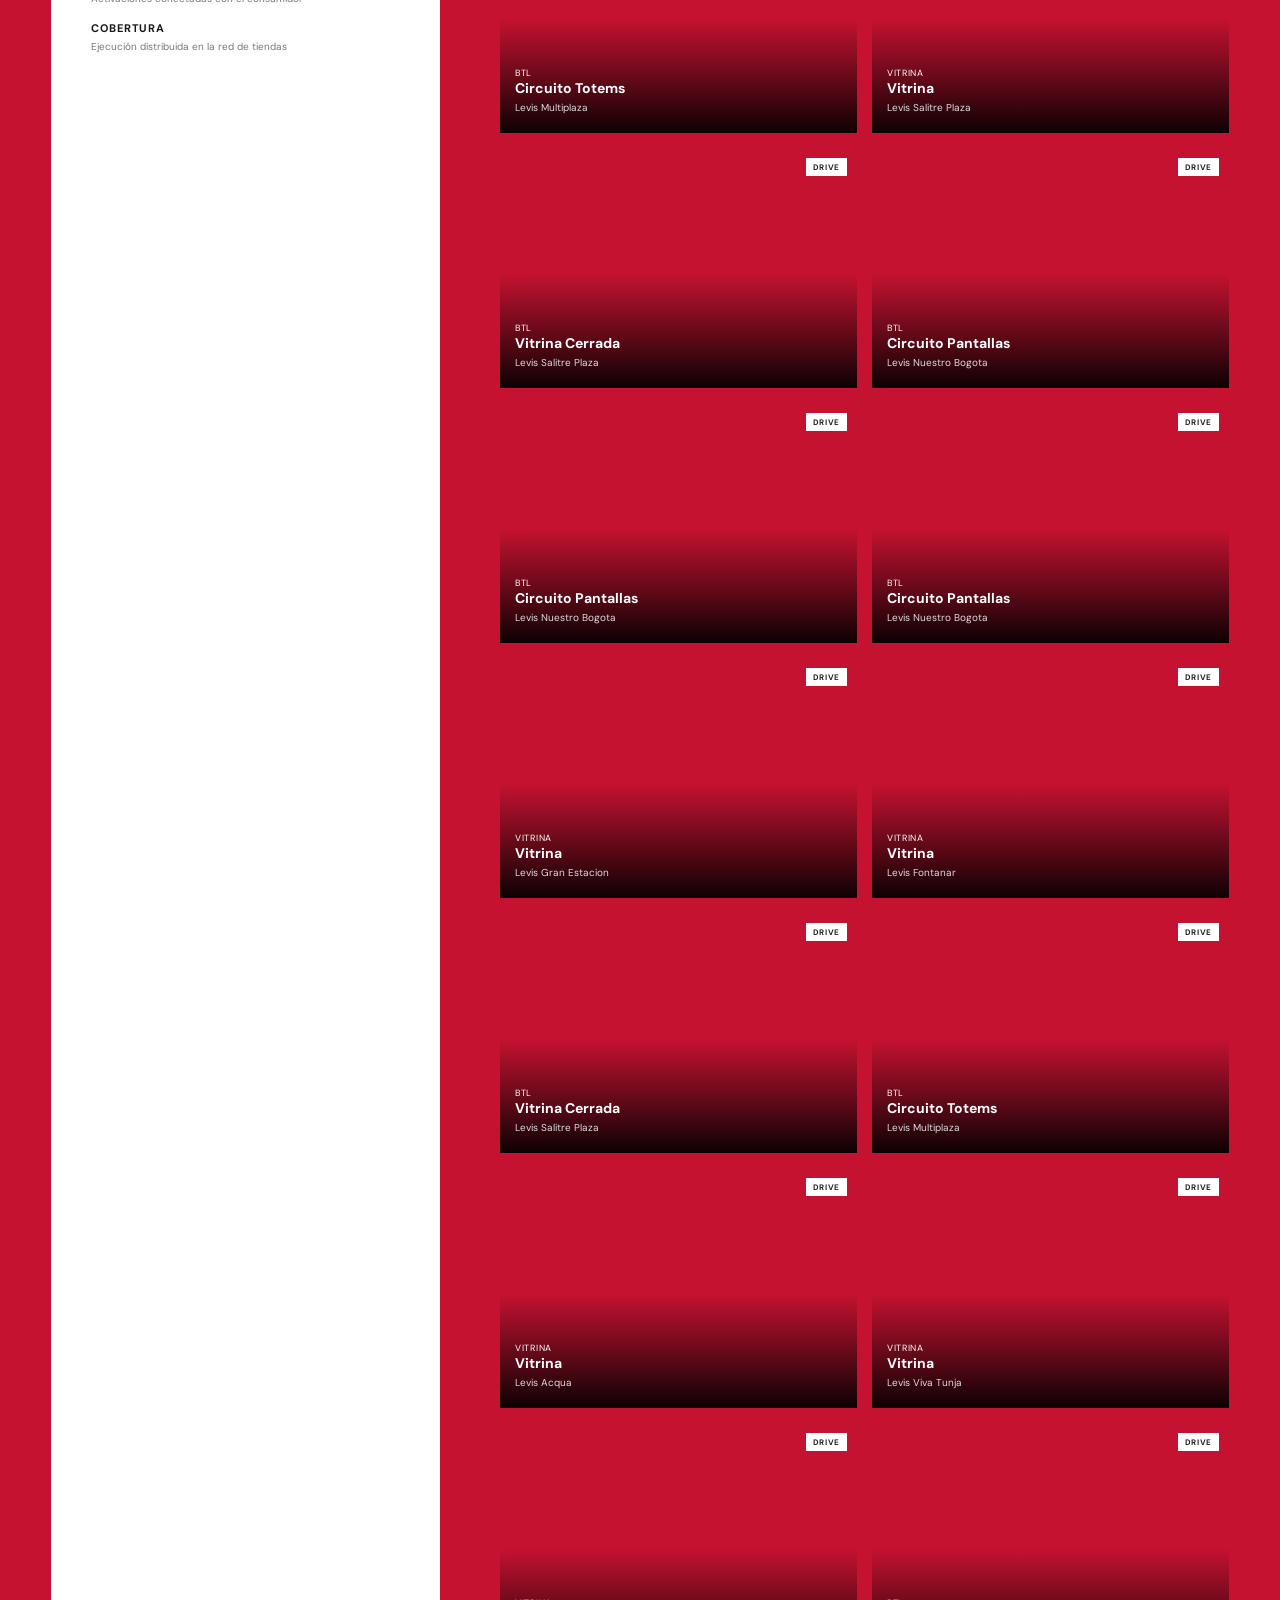
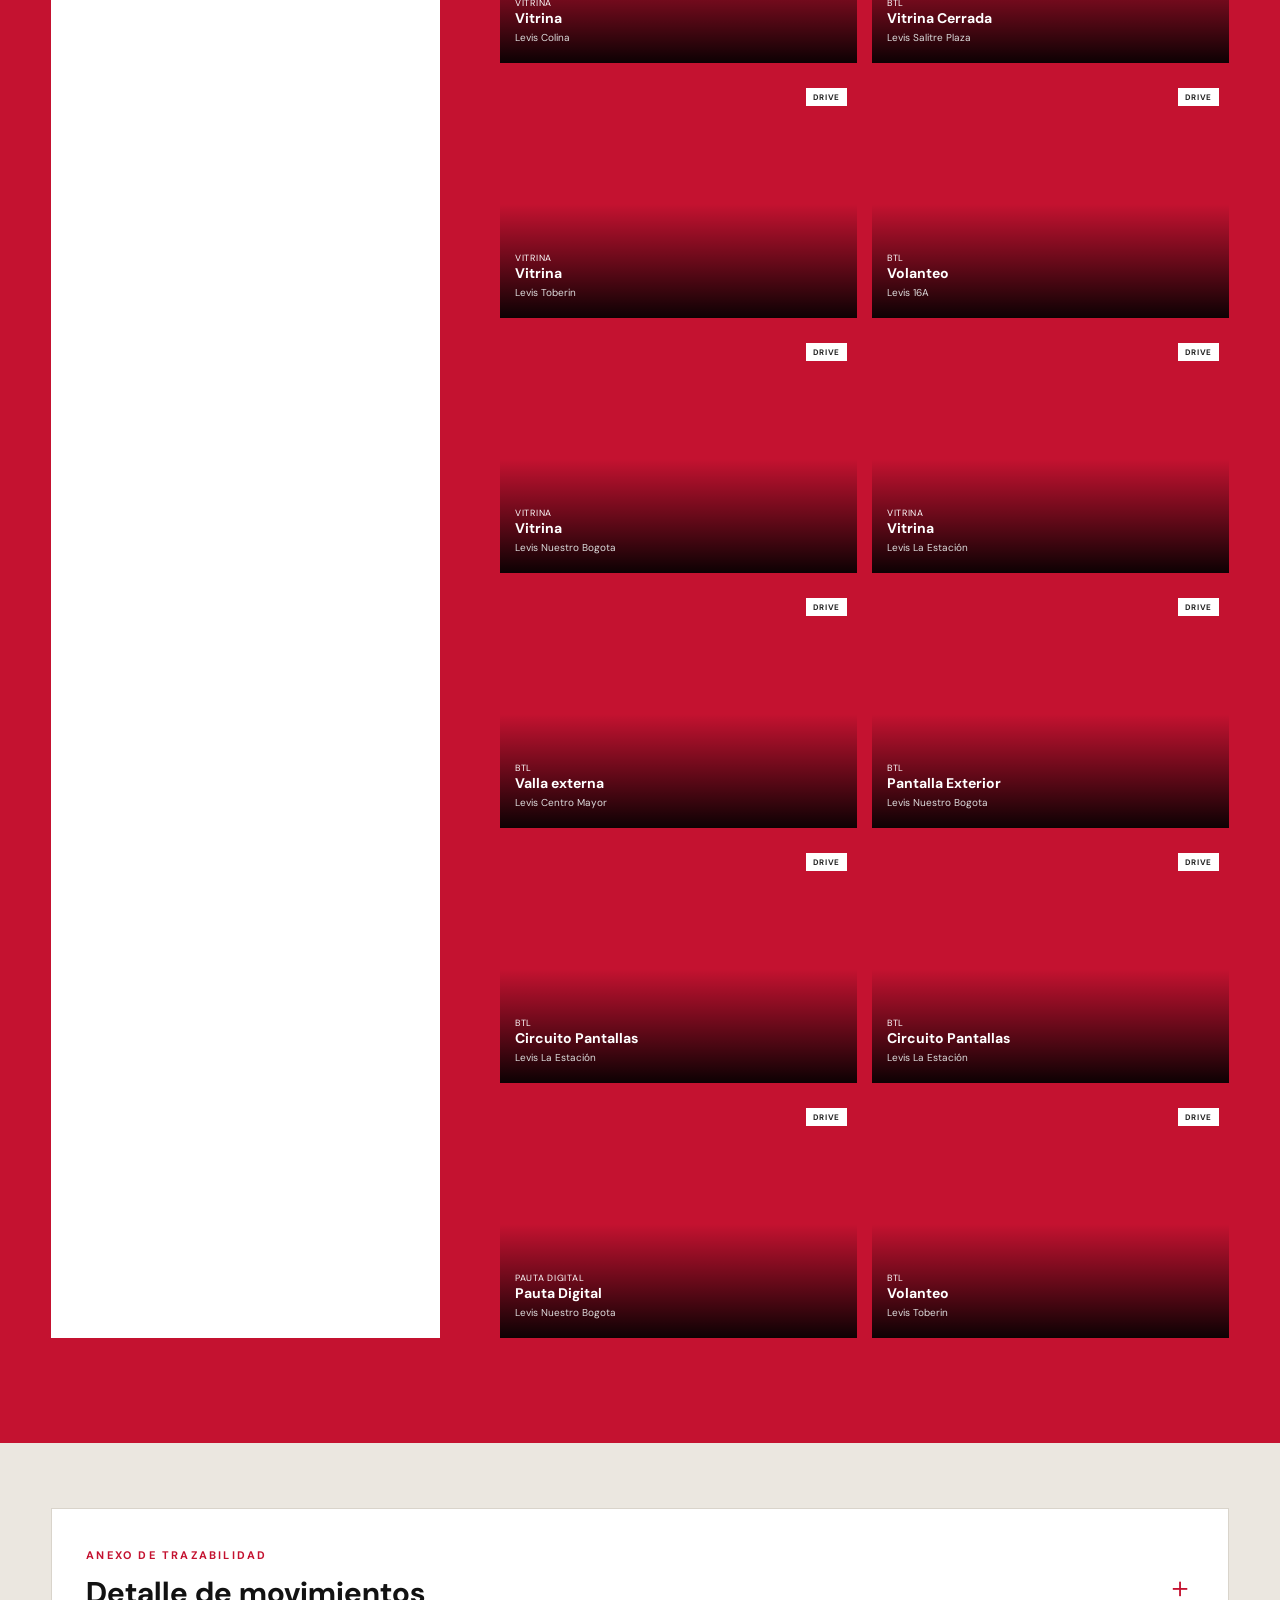
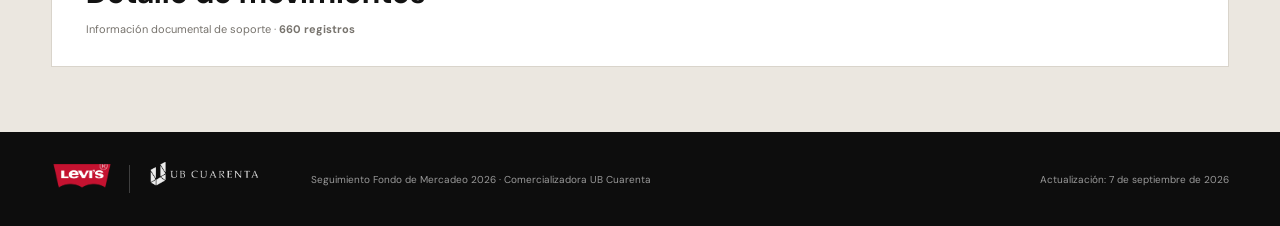
==== commit 51ec48e4: "Actualizar informe Levi's septiembre" ====
--- a/index.html
+++ b/index.html
@@ -11,7 +11,7 @@
 <section class="section evidence" id="evidencias"><div class="shell"><div class="section-heading light"><div><p class="eyebrow">Reporte fotográfico</p><h2>La ejecución, en imágenes</h2></div><p>Cada evidencia queda identificada por acción y tienda.</p></div><div class="evidence-layout"><article class="evidence-intro presentation-copy"><span class="big-number">03</span><h3>Una inversión que se ve</h3><p>Este registro reúne las ejecuciones que materializan el fondo de mercadeo en los puntos de venta: presencia de marca, experiencias, vitrinas y acciones orientadas a dinamizar el tráfico y la conversión.</p><div class="evidence-principles"><span><b>Presencia</b>Visibilidad consistente de la marca</span><span><b>Experiencia</b>Activaciones conectadas con el consumidor</span><span><b>Cobertura</b>Ejecución distribuida en la red de tiendas</span></div></article><div id="photoGallery" class="gallery"><div class="empty-gallery"><span>✦</span><p>Registro fotográfico de ejecución</p><small>Las evidencias se presentan por acción y punto de venta.</small></div></div></div></div></section>
 <section class="section trace-section" id="movimientos"><div class="shell"><details class="trace-details"><summary><div><p class="eyebrow red">Anexo de trazabilidad</p><h2>Detalle de movimientos</h2><span>Información documental de soporte · <b id="traceCount">259 registros</b></span></div><i>＋</i></summary><div class="trace-content"><p class="trace-note">Este anexo conserva el detalle de documentos, conceptos y proveedores sin interrumpir la lectura principal del informe.</p><div class="table-tools"><label class="search">⌕ <input id="searchInput" type="search" placeholder="Buscar concepto, documento o proveedor"></label><span id="tableCount"></span></div><div class="table-wrap"><table><thead><tr><th>Fecha</th><th>Acción / concepto</th><th>Tienda</th><th>Documento</th><th>Estado</th><th>Tipo de pago</th><th class="num">Valor</th></tr></thead><tbody id="movementRows"></tbody></table></div><button class="secondary" id="showMore">Ver más movimientos</button></div></details></div></section>
 </main>
-<footer><div class="footer-brands"><span class="logo-box levis-logo footer-levis"><img src="assets/logos/levis-rojo.png" alt="Levi's"></span><span class="footer-divider"></span><span class="logo-box ub-logo footer-ub"><img src="assets/logos/ub-cuarenta-blanco.png" alt="UB Cuarenta"></span></div><p>Seguimiento Fondo de Mercadeo 2026 · Comercializadora UB Cuarenta</p><p>Actualización: <span id="updatedAt"></span></p></footer><script src="assets/js/data.js?v=20260907163037"></script><script src="assets/js/app.js"></script><script src="assets/js/import-excel.js"></script></body></html>
+<footer><div class="footer-brands"><span class="logo-box levis-logo footer-levis"><img src="assets/logos/levis-rojo.png" alt="Levi's"></span><span class="footer-divider"></span><span class="logo-box ub-logo footer-ub"><img src="assets/logos/ub-cuarenta-blanco.png" alt="UB Cuarenta"></span></div><p>Seguimiento Fondo de Mercadeo 2026 · Comercializadora UB Cuarenta</p><p>Actualización: <span id="updatedAt"></span></p></footer><script src="assets/js/data.js?v=20260907212236"></script><script src="assets/js/app.js"></script><script src="assets/js/import-excel.js"></script></body></html>
 
 
 
@@ -27,3 +27,4 @@
 
 
 
+
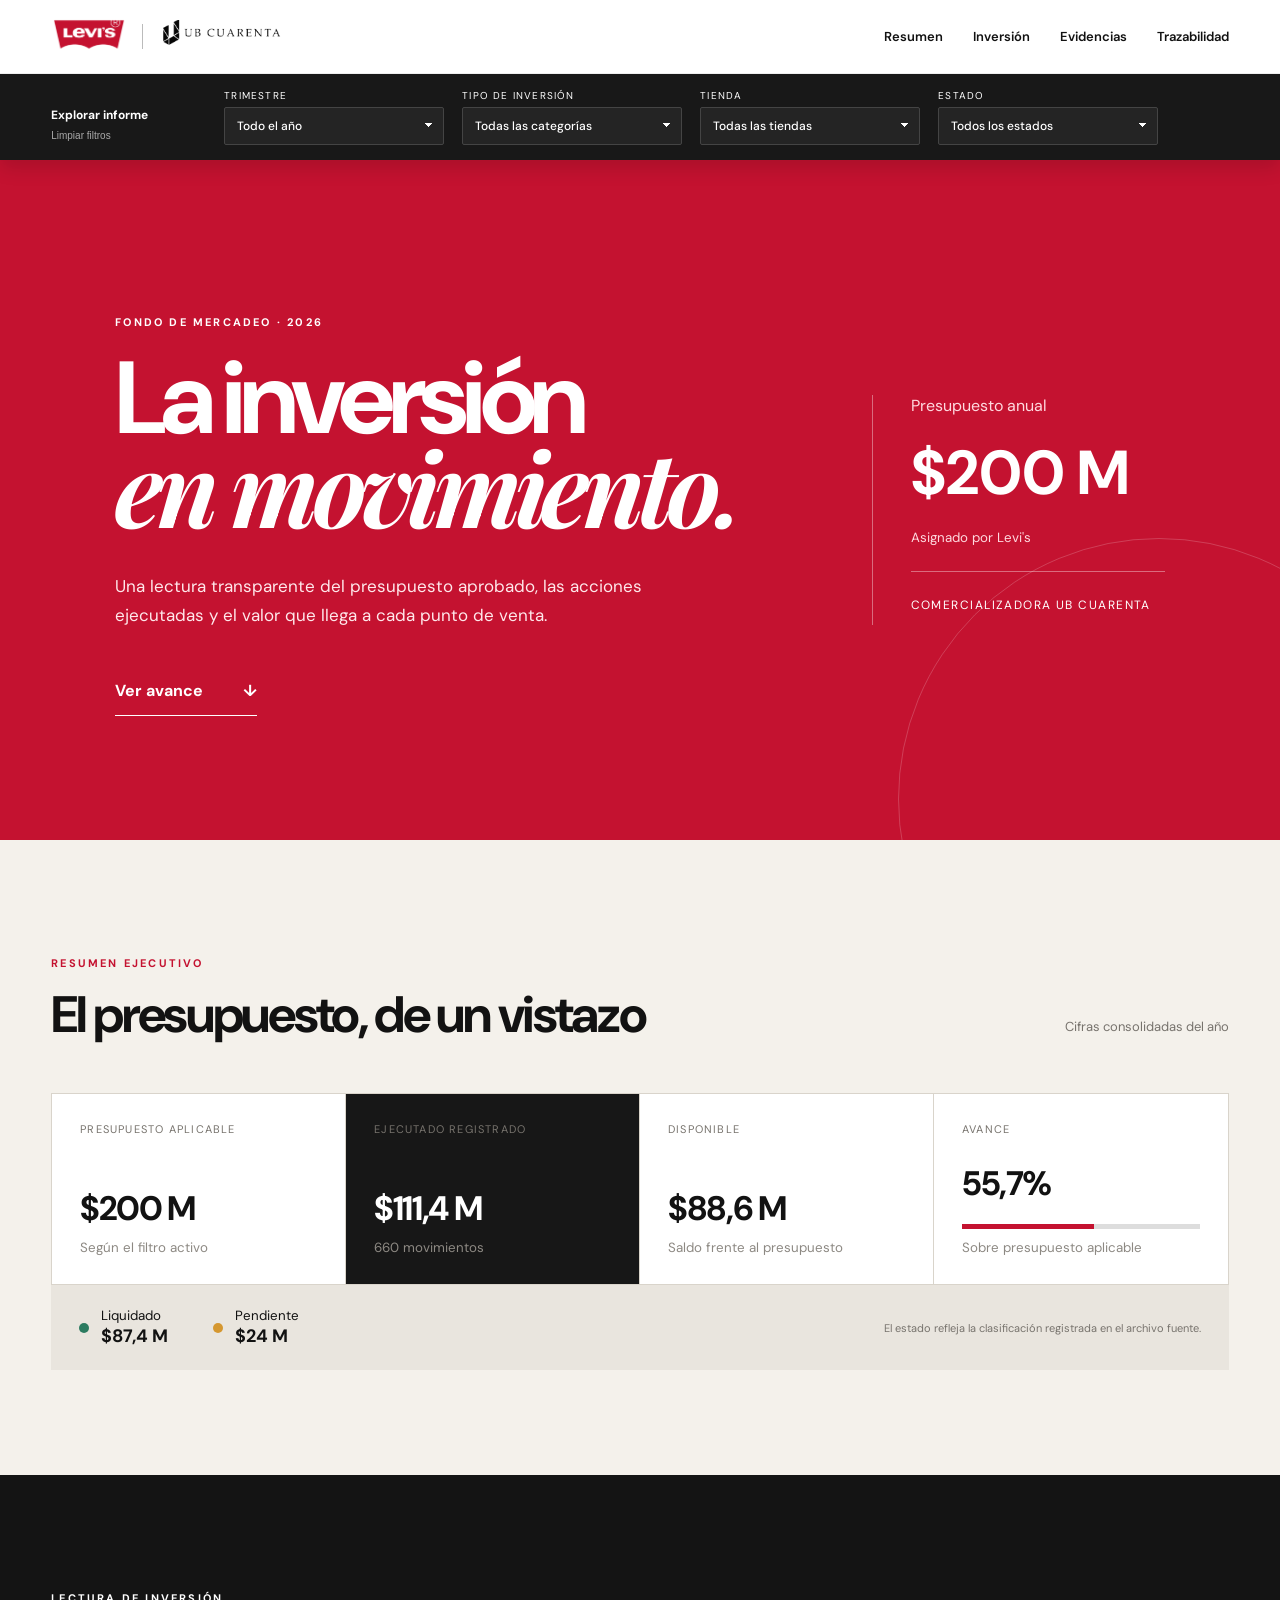
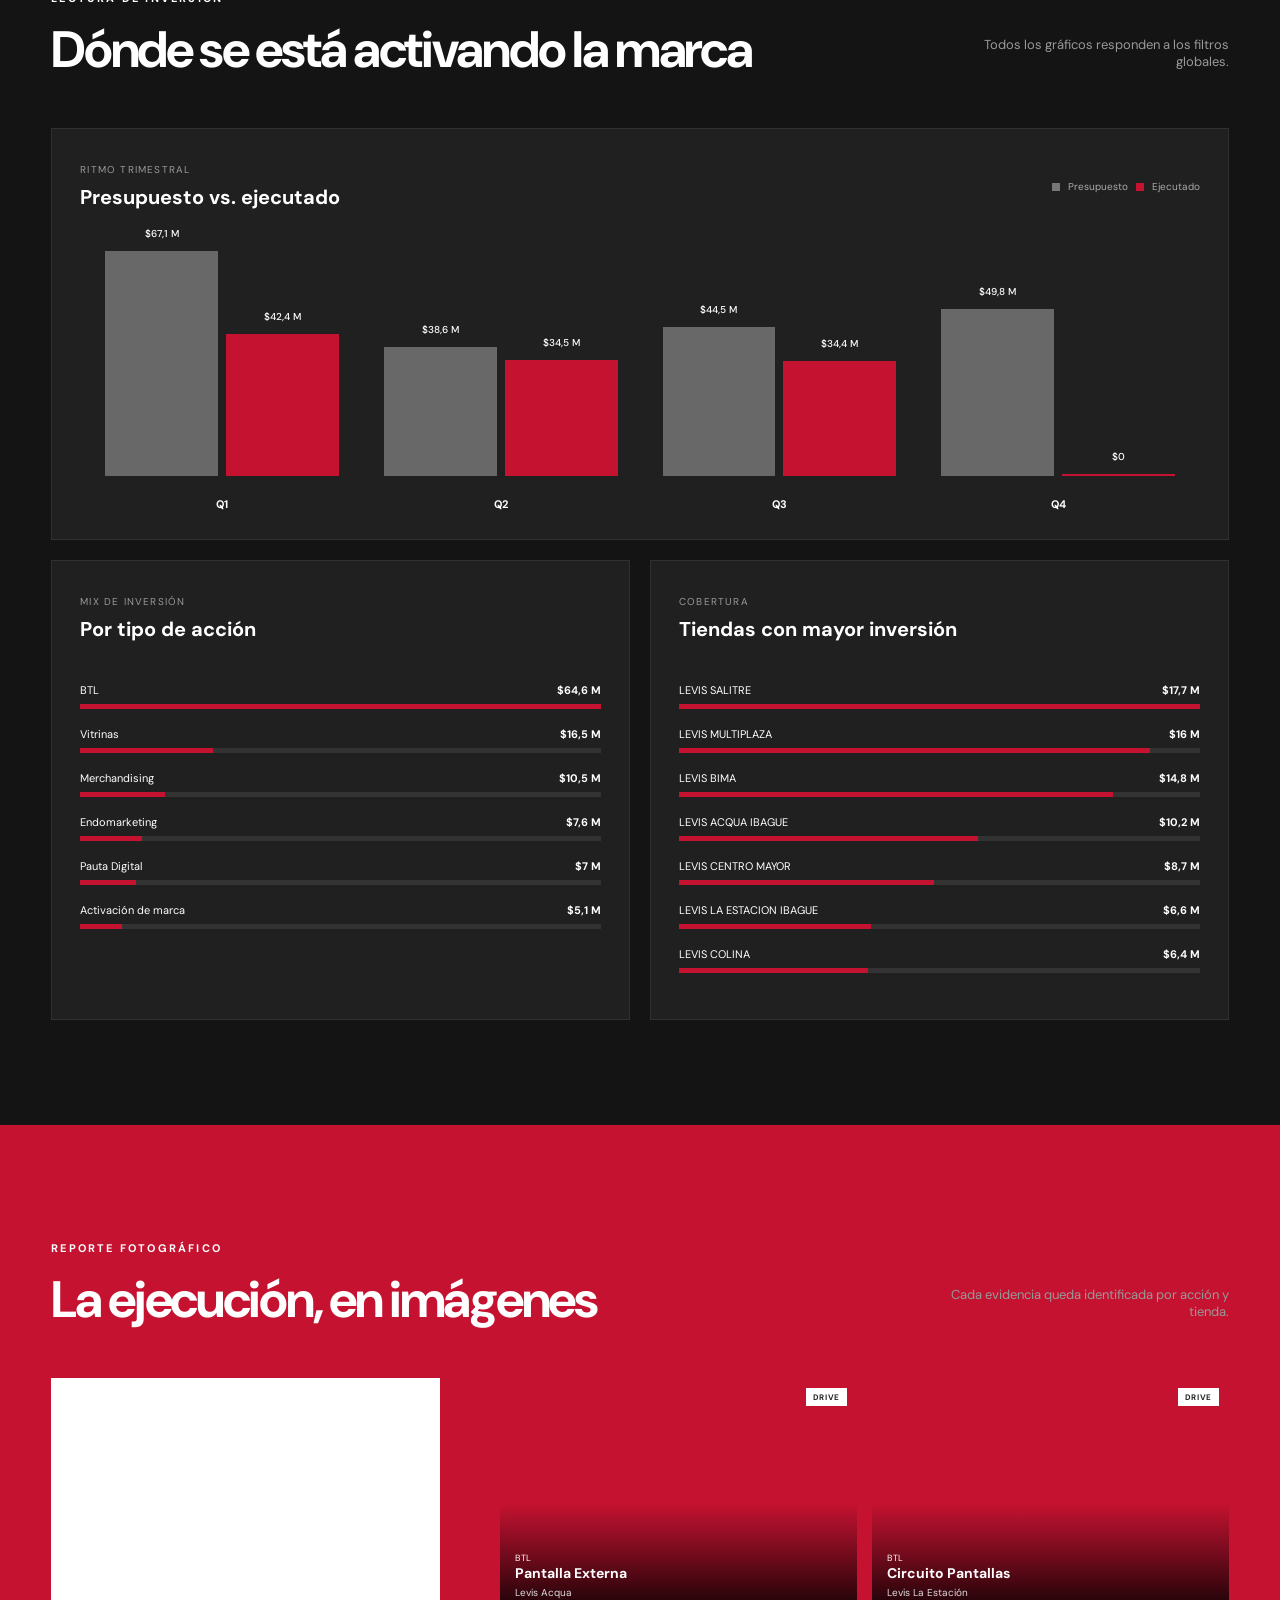
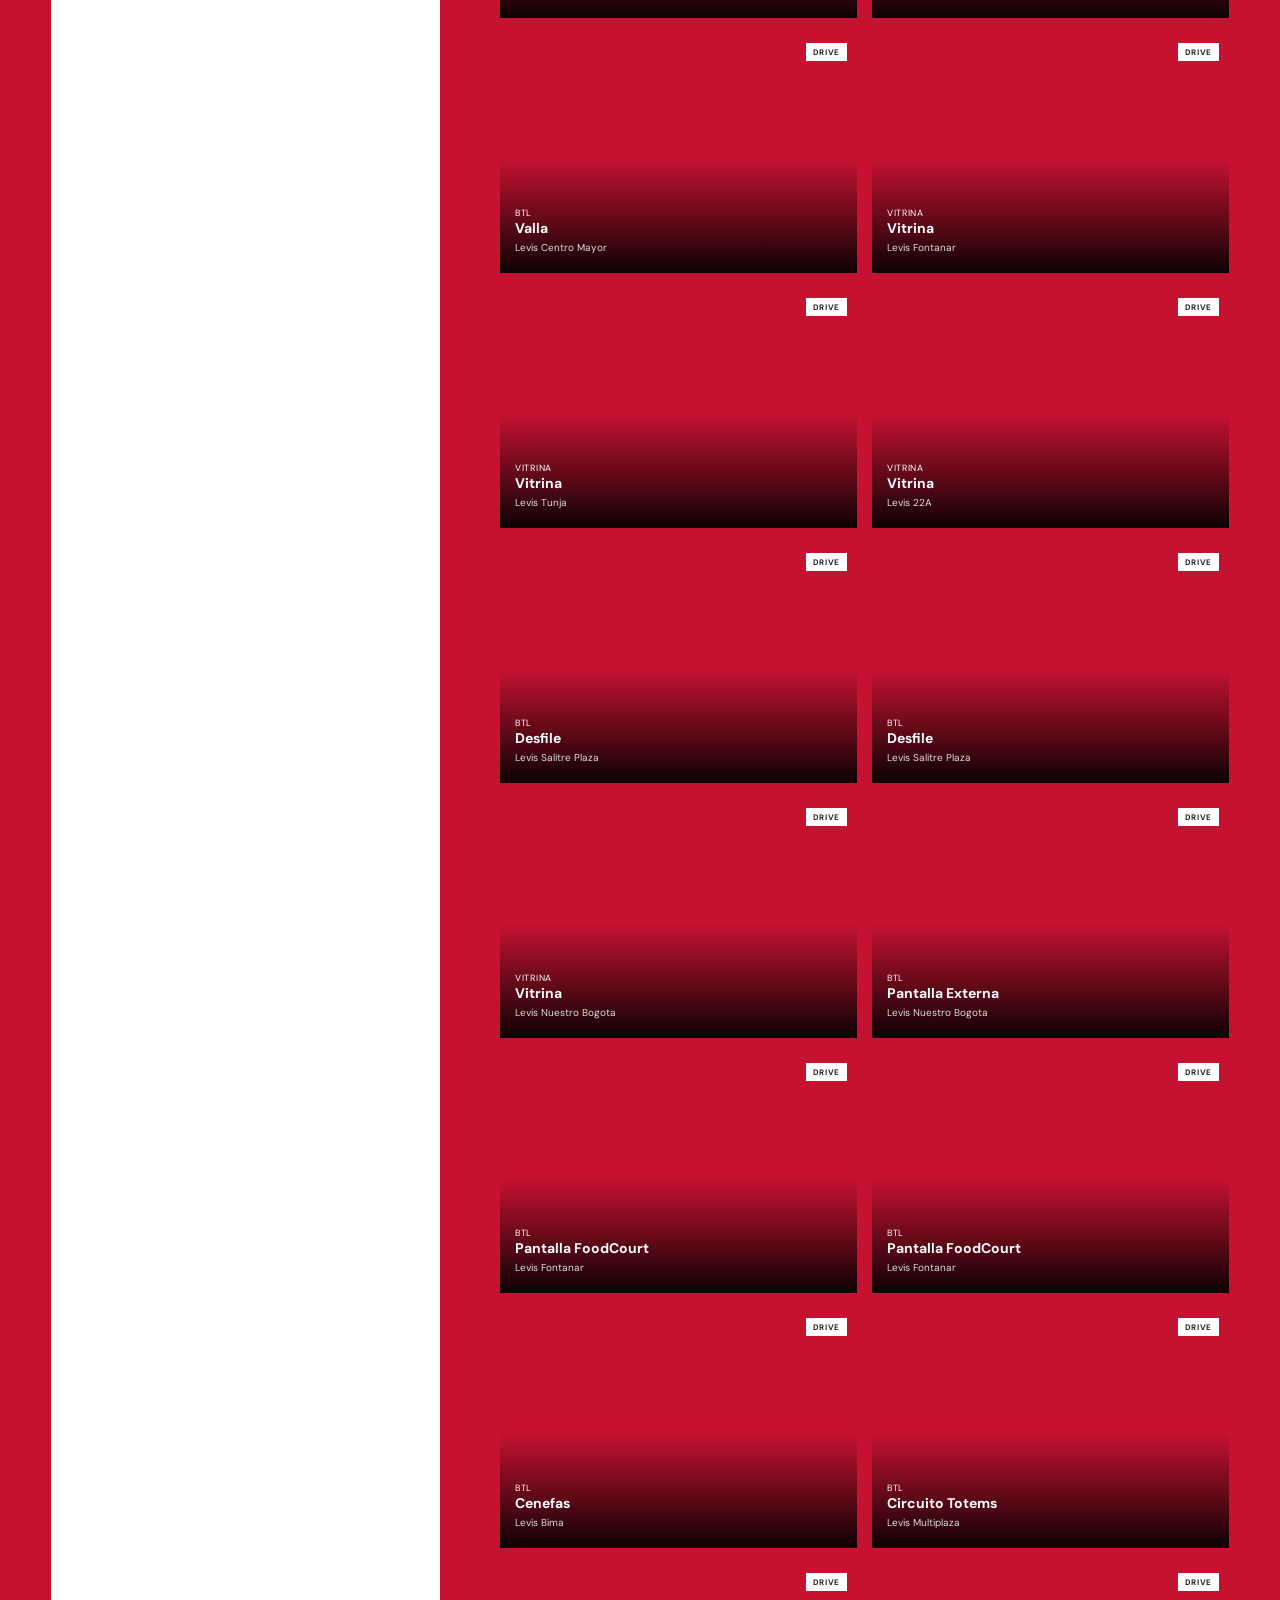
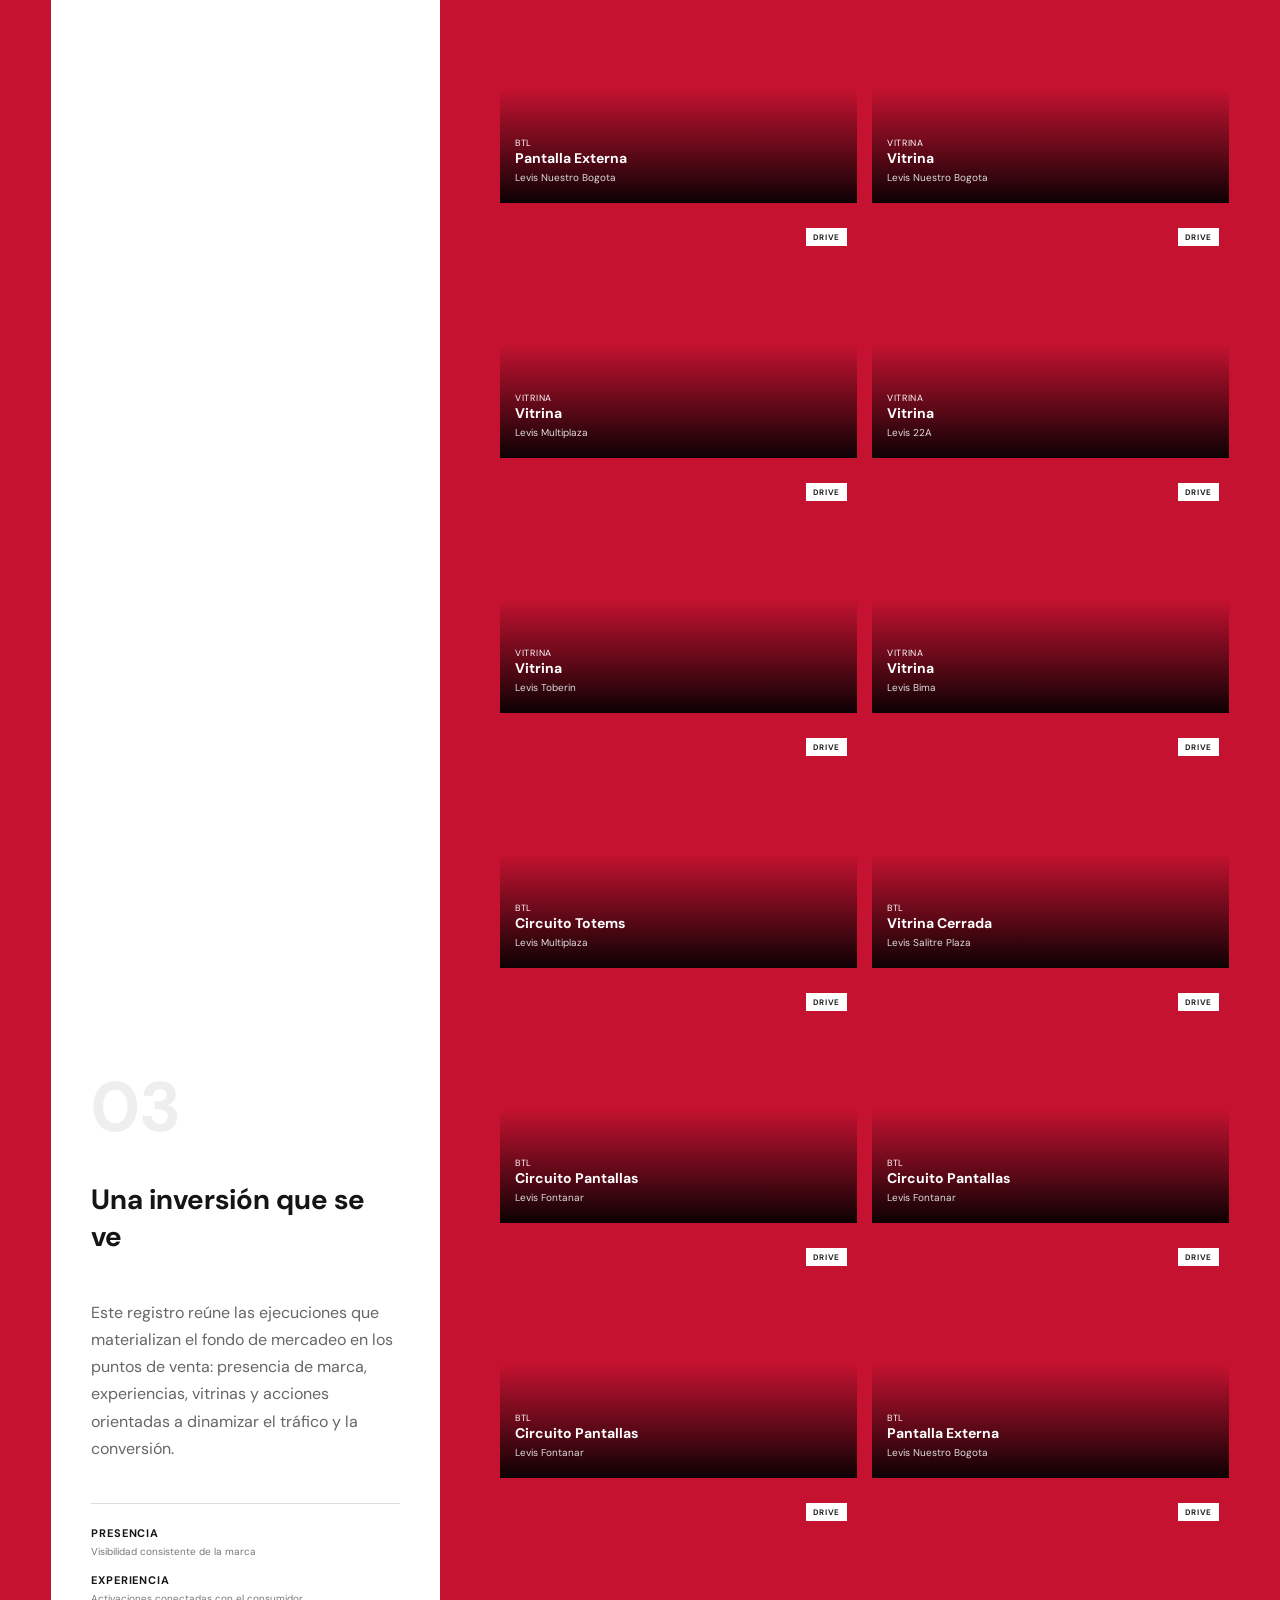
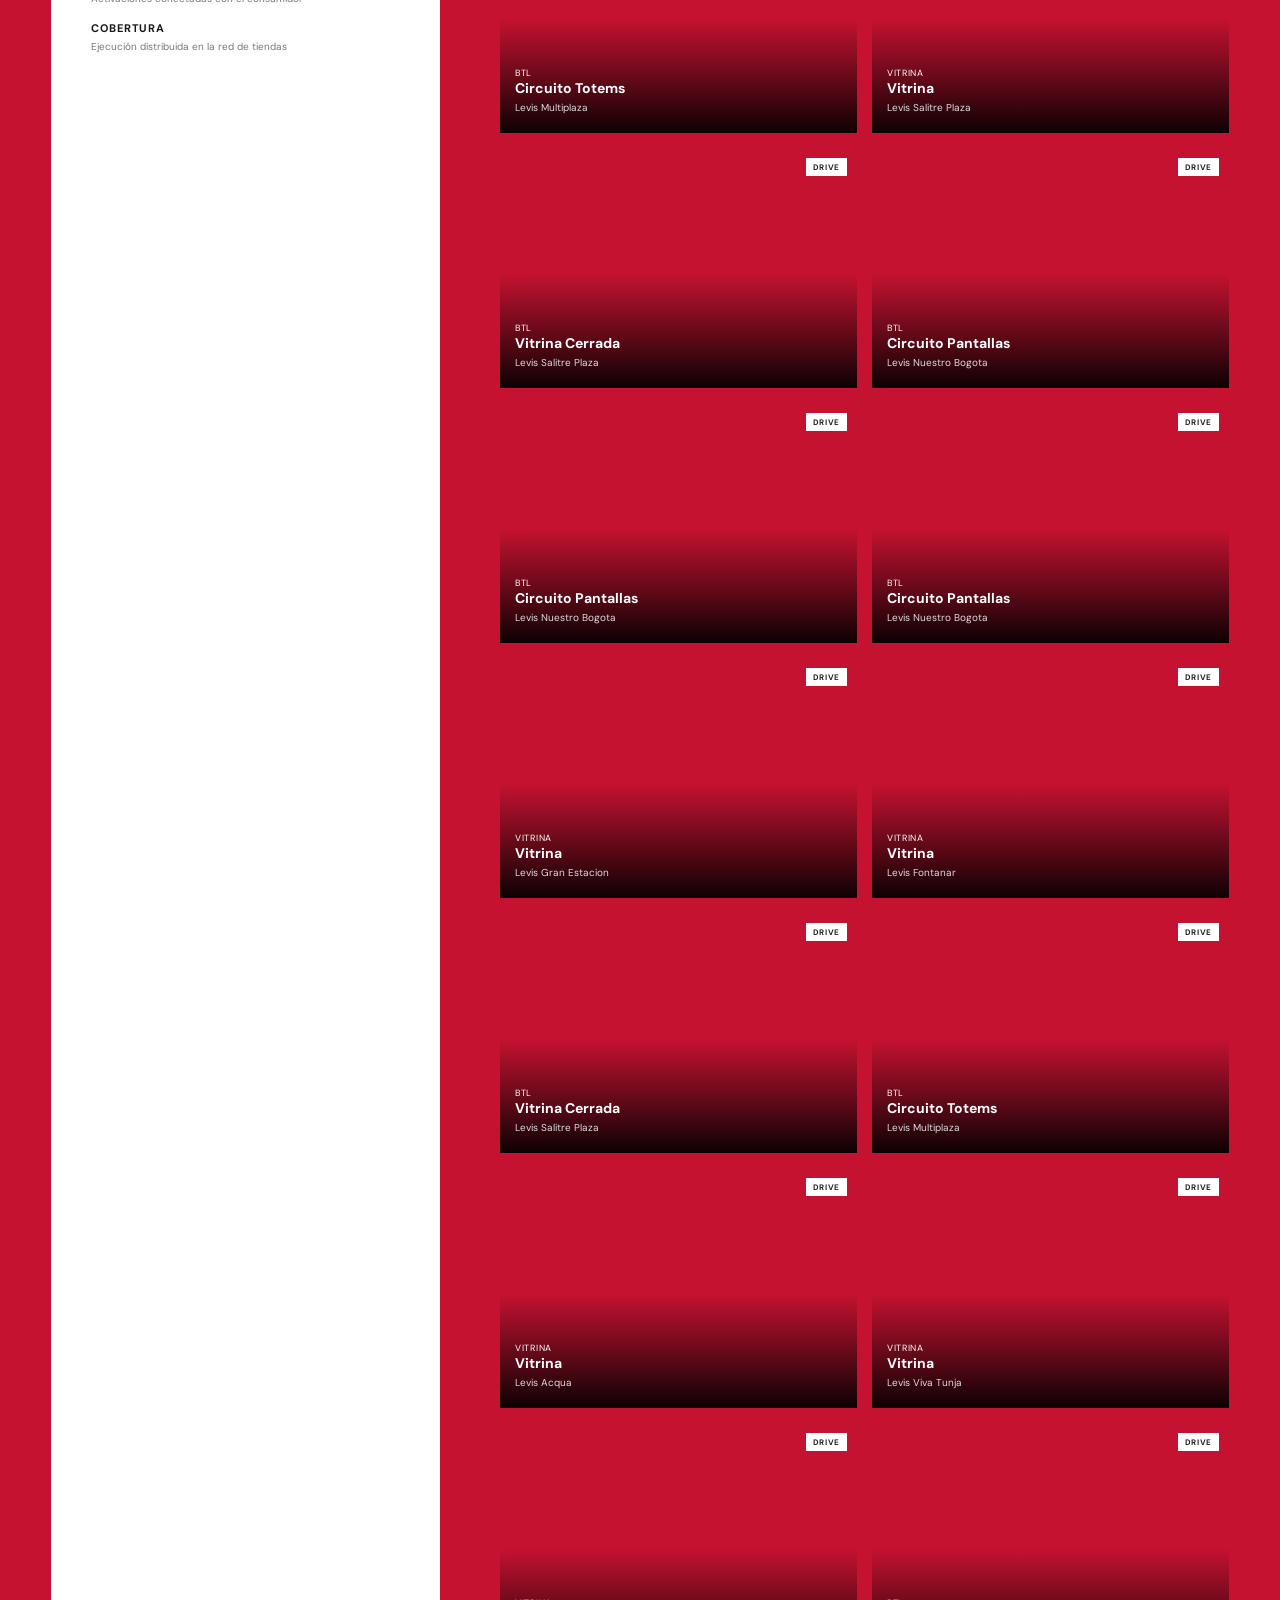
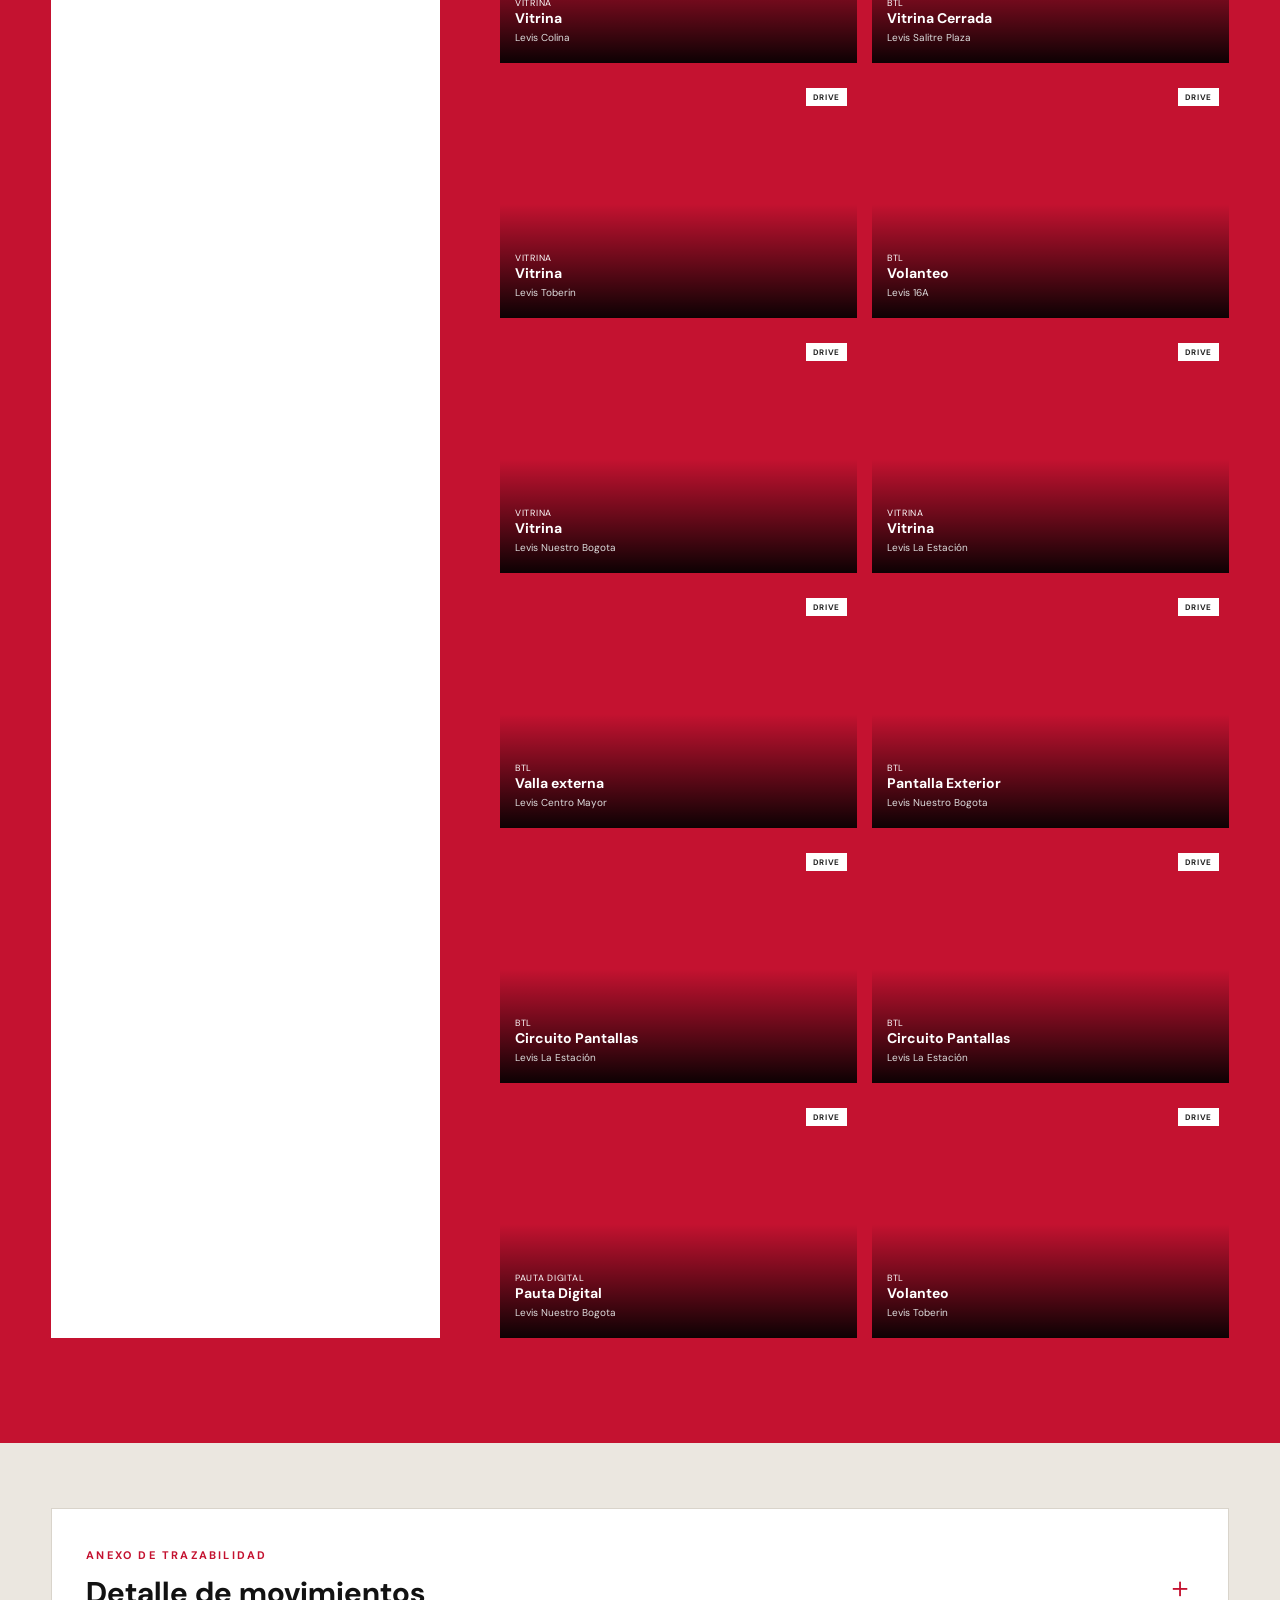
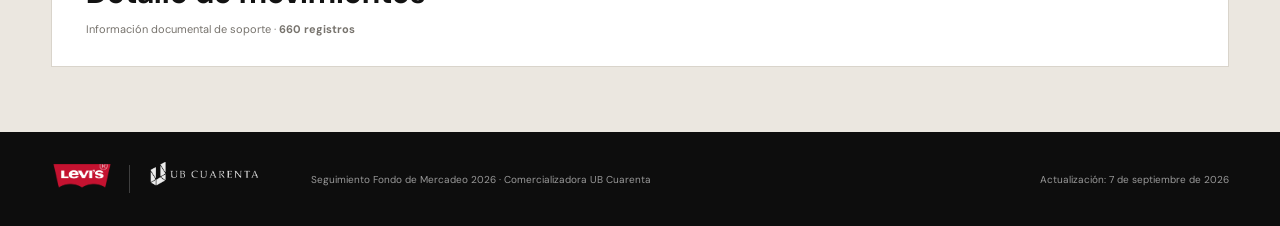
==== commit 7191d27a: "Actualizar informe Levi's" ====
--- a/index.html
+++ b/index.html
@@ -11,7 +11,7 @@
 <section class="section evidence" id="evidencias"><div class="shell"><div class="section-heading light"><div><p class="eyebrow">Reporte fotográfico</p><h2>La ejecución, en imágenes</h2></div><p>Cada evidencia queda identificada por acción y tienda.</p></div><div class="evidence-layout"><article class="evidence-intro presentation-copy"><span class="big-number">03</span><h3>Una inversión que se ve</h3><p>Este registro reúne las ejecuciones que materializan el fondo de mercadeo en los puntos de venta: presencia de marca, experiencias, vitrinas y acciones orientadas a dinamizar el tráfico y la conversión.</p><div class="evidence-principles"><span><b>Presencia</b>Visibilidad consistente de la marca</span><span><b>Experiencia</b>Activaciones conectadas con el consumidor</span><span><b>Cobertura</b>Ejecución distribuida en la red de tiendas</span></div></article><div id="photoGallery" class="gallery"><div class="empty-gallery"><span>✦</span><p>Registro fotográfico de ejecución</p><small>Las evidencias se presentan por acción y punto de venta.</small></div></div></div></div></section>
 <section class="section trace-section" id="movimientos"><div class="shell"><details class="trace-details"><summary><div><p class="eyebrow red">Anexo de trazabilidad</p><h2>Detalle de movimientos</h2><span>Información documental de soporte · <b id="traceCount">259 registros</b></span></div><i>＋</i></summary><div class="trace-content"><p class="trace-note">Este anexo conserva el detalle de documentos, conceptos y proveedores sin interrumpir la lectura principal del informe.</p><div class="table-tools"><label class="search">⌕ <input id="searchInput" type="search" placeholder="Buscar concepto, documento o proveedor"></label><span id="tableCount"></span></div><div class="table-wrap"><table><thead><tr><th>Fecha</th><th>Acción / concepto</th><th>Tienda</th><th>Documento</th><th>Estado</th><th>Tipo de pago</th><th class="num">Valor</th></tr></thead><tbody id="movementRows"></tbody></table></div><button class="secondary" id="showMore">Ver más movimientos</button></div></details></div></section>
 </main>
-<footer><div class="footer-brands"><span class="logo-box levis-logo footer-levis"><img src="assets/logos/levis-rojo.png" alt="Levi's"></span><span class="footer-divider"></span><span class="logo-box ub-logo footer-ub"><img src="assets/logos/ub-cuarenta-blanco.png" alt="UB Cuarenta"></span></div><p>Seguimiento Fondo de Mercadeo 2026 · Comercializadora UB Cuarenta</p><p>Actualización: <span id="updatedAt"></span></p></footer><script src="assets/js/data.js?v=20260907212236"></script><script src="assets/js/app.js"></script><script src="assets/js/import-excel.js"></script></body></html>
+<footer><div class="footer-brands"><span class="logo-box levis-logo footer-levis"><img src="assets/logos/levis-rojo.png" alt="Levi's"></span><span class="footer-divider"></span><span class="logo-box ub-logo footer-ub"><img src="assets/logos/ub-cuarenta-blanco.png" alt="UB Cuarenta"></span></div><p>Seguimiento Fondo de Mercadeo 2026 · Comercializadora UB Cuarenta</p><p>Actualización: <span id="updatedAt"></span></p></footer><script src="assets/js/data.js?v=20260907214202"></script><script src="assets/js/app.js"></script><script src="assets/js/import-excel.js"></script></body></html>
 
 
 
@@ -28,3 +28,4 @@
 
 
 
+
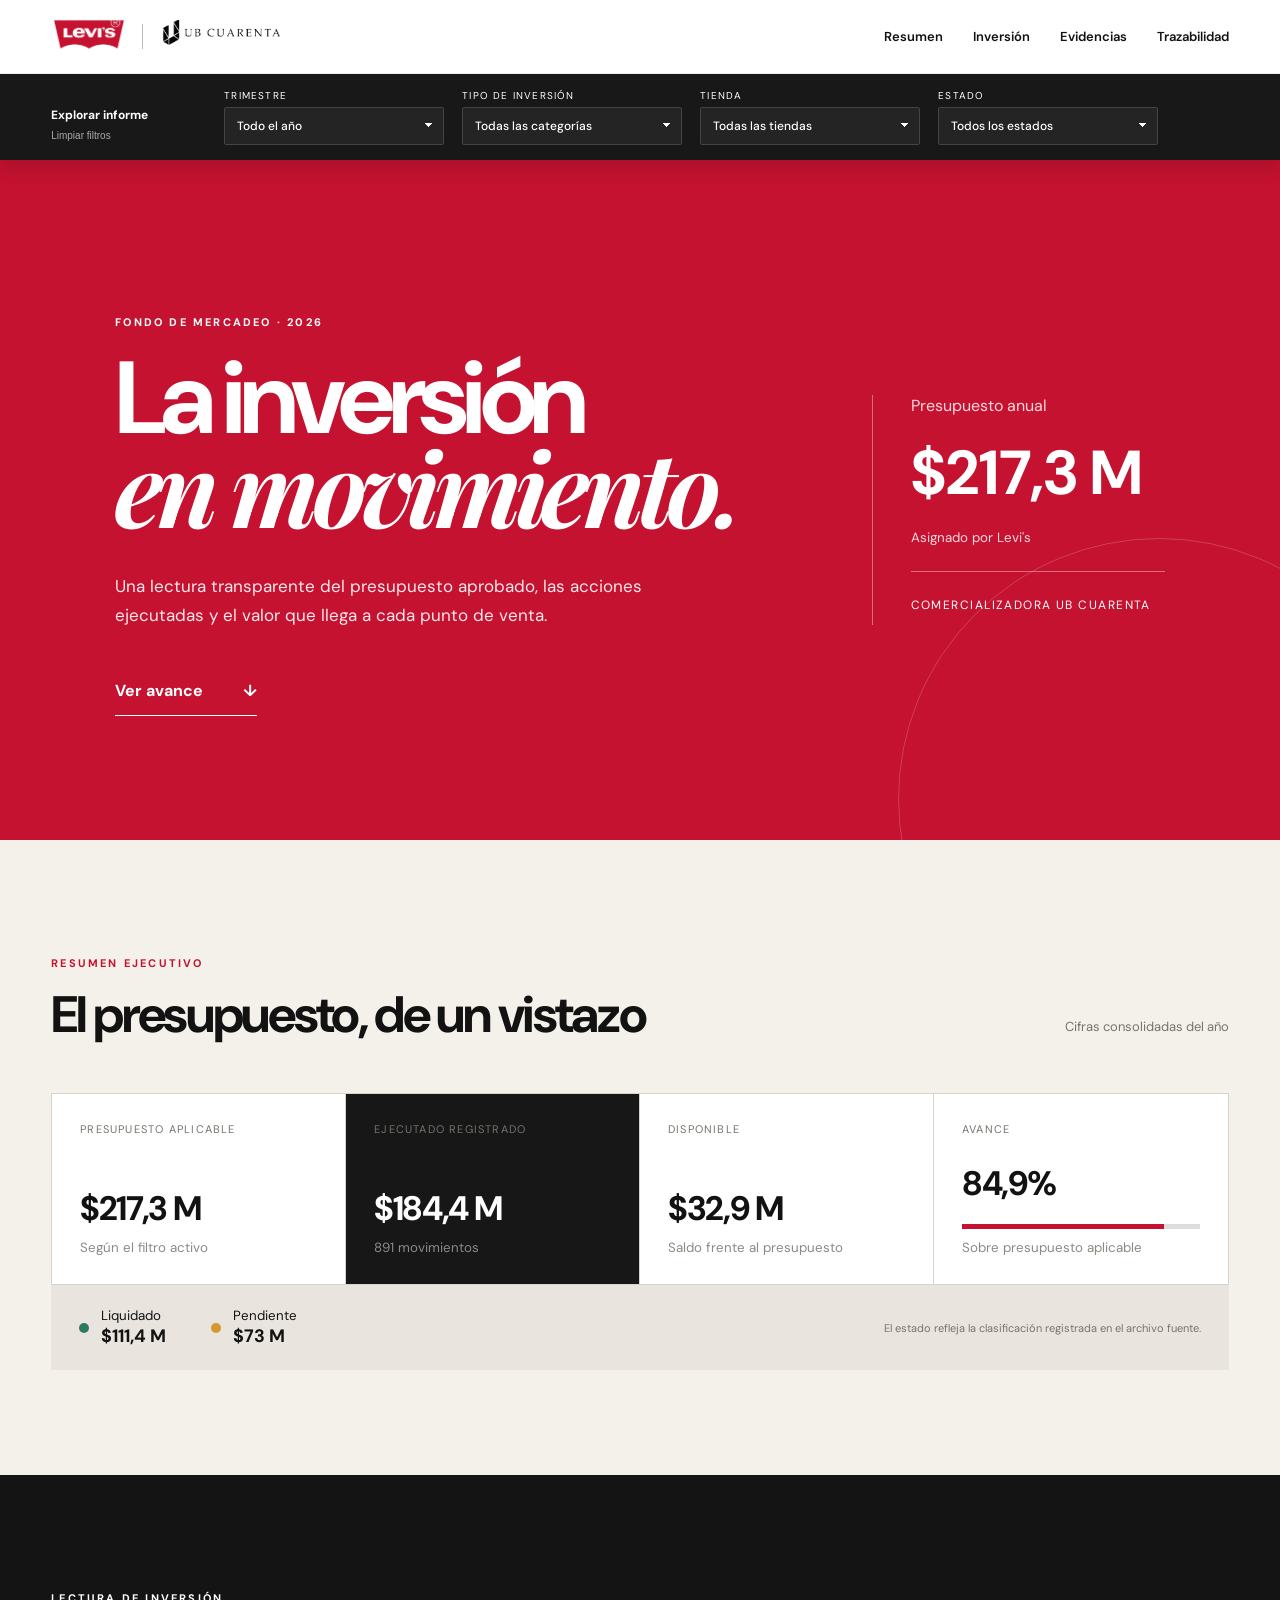
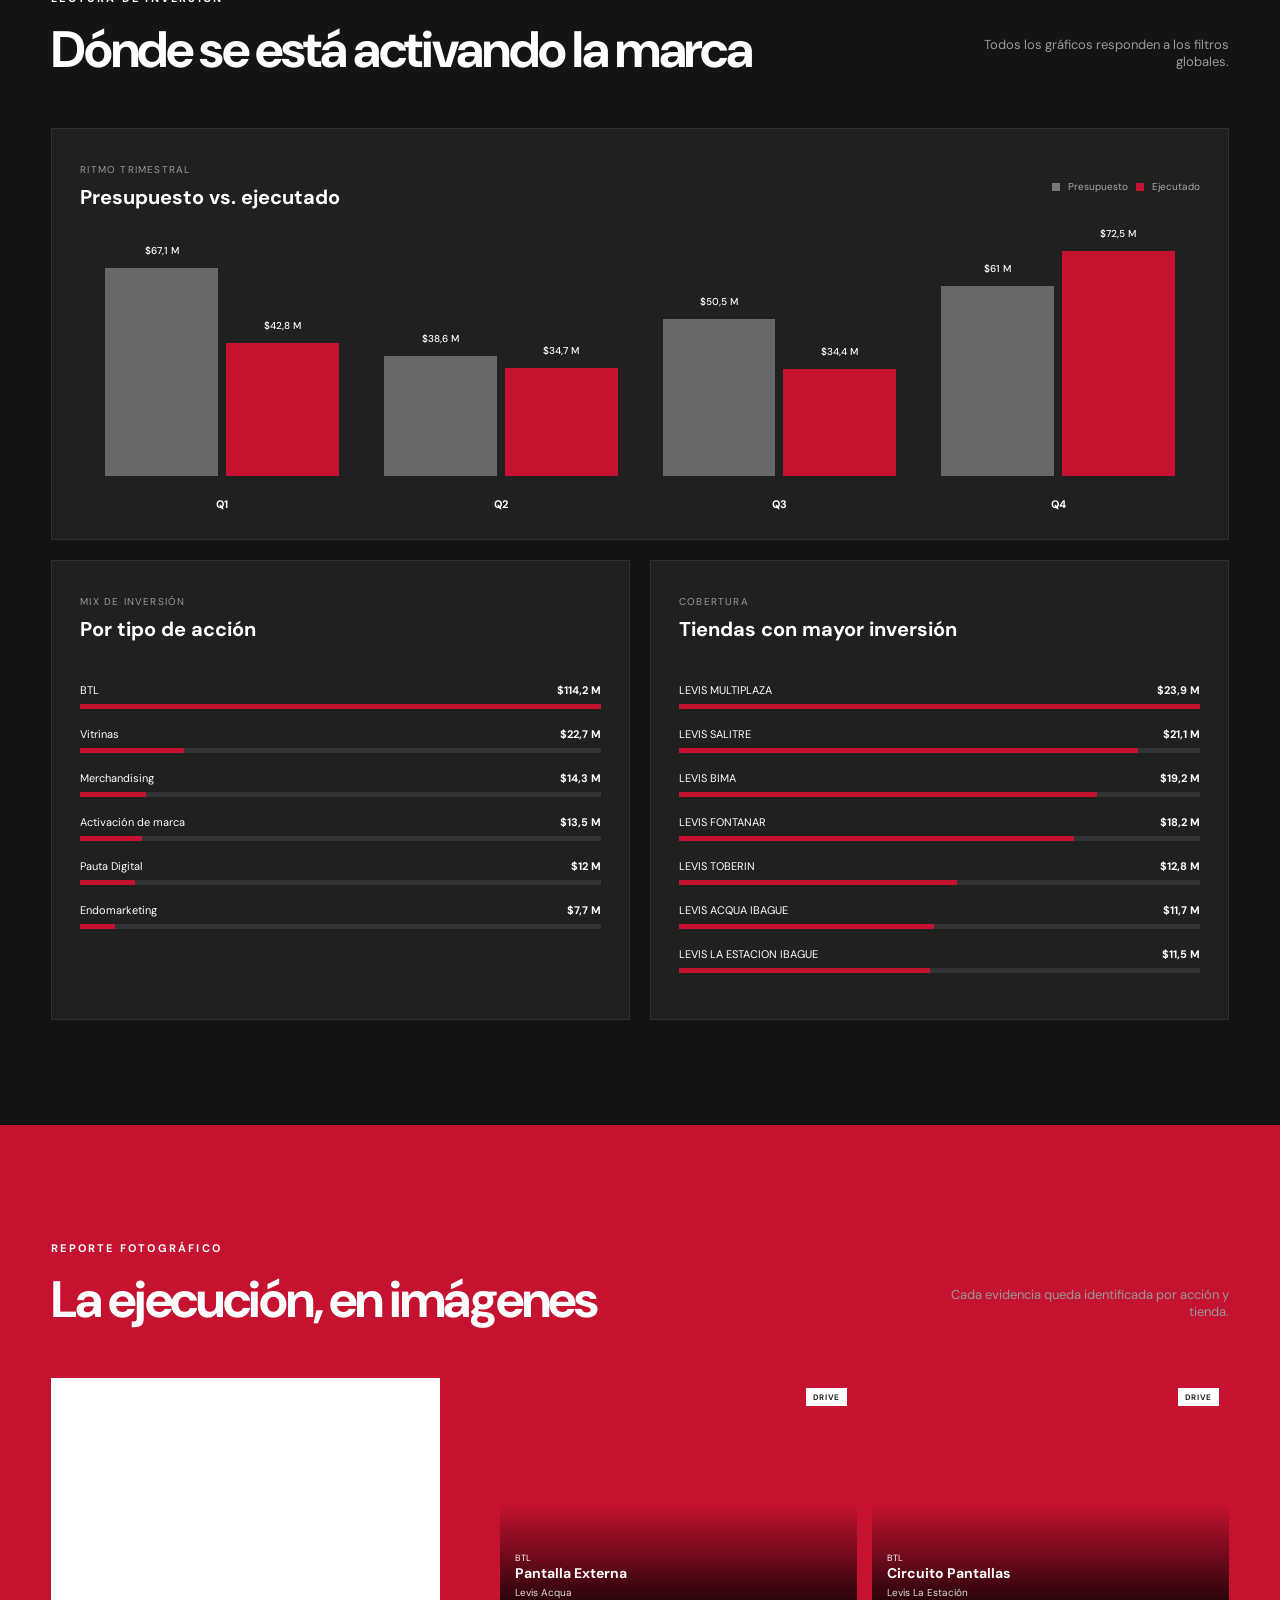
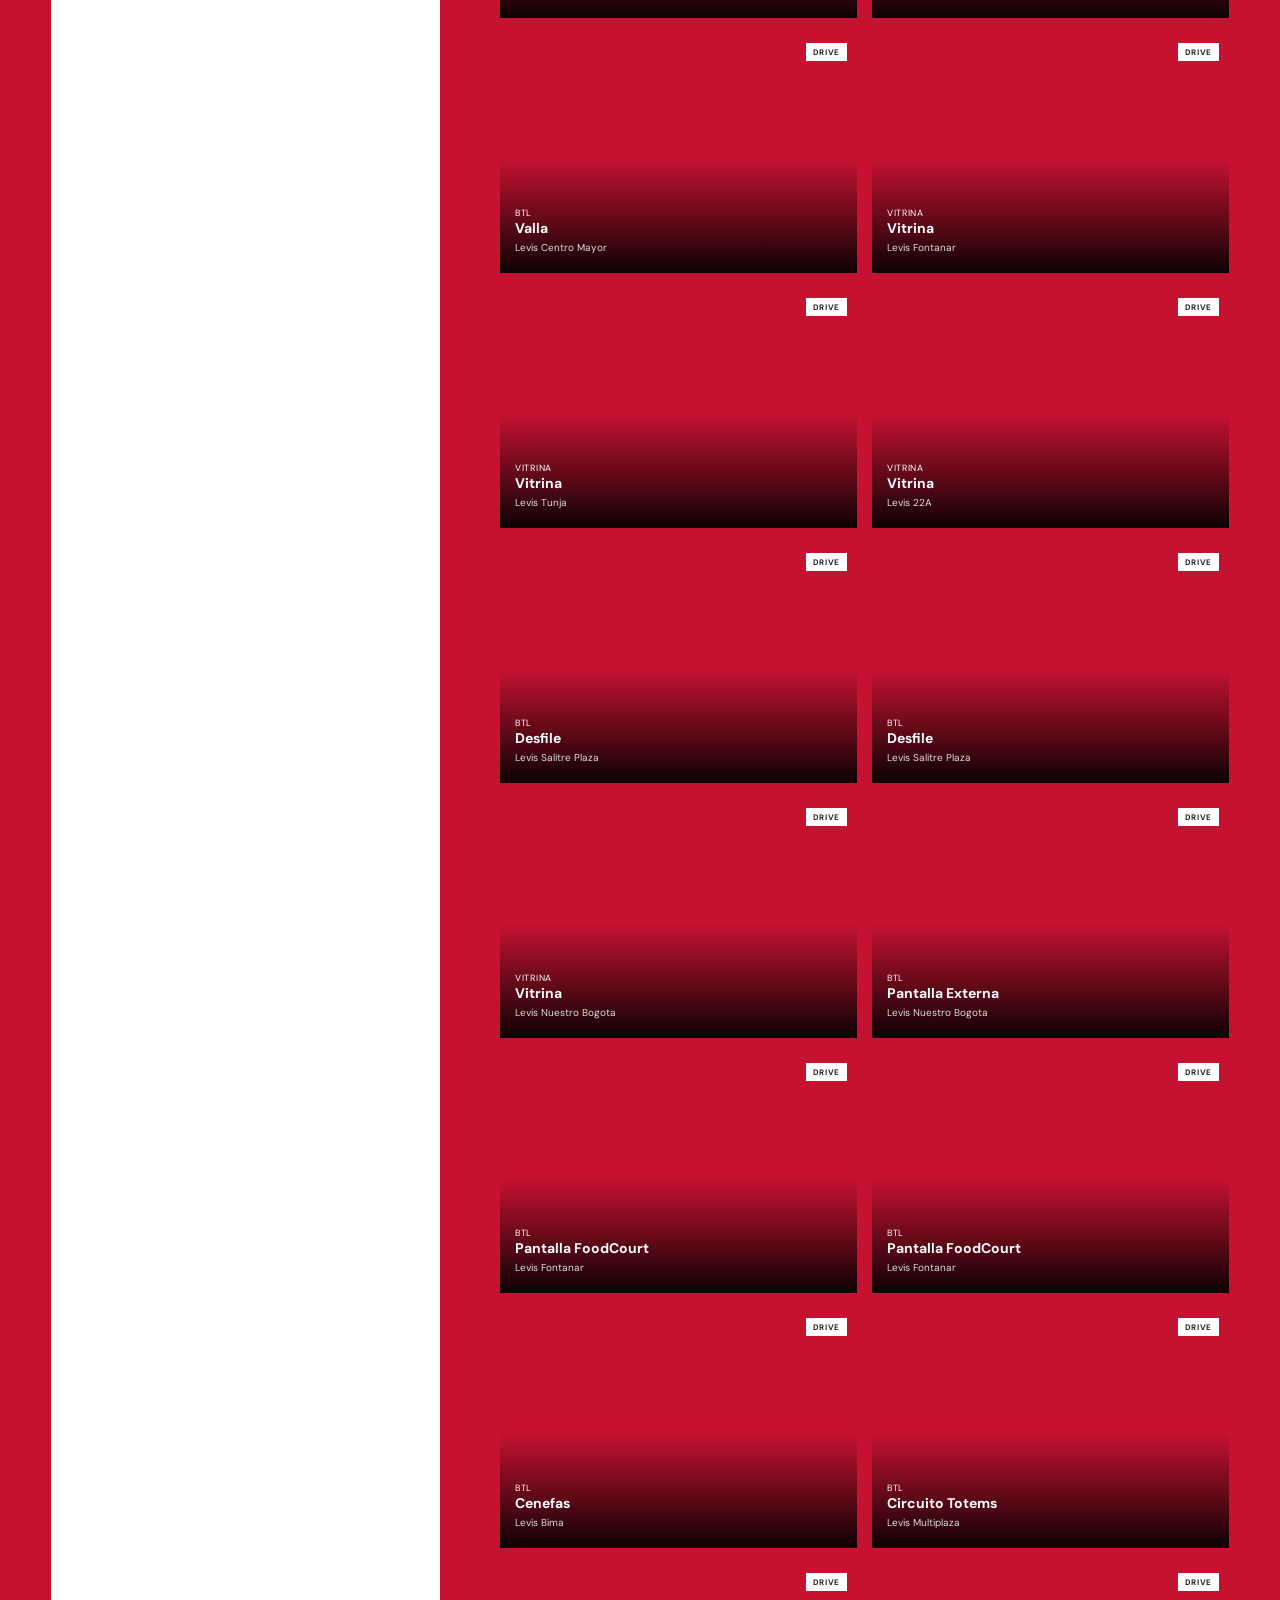
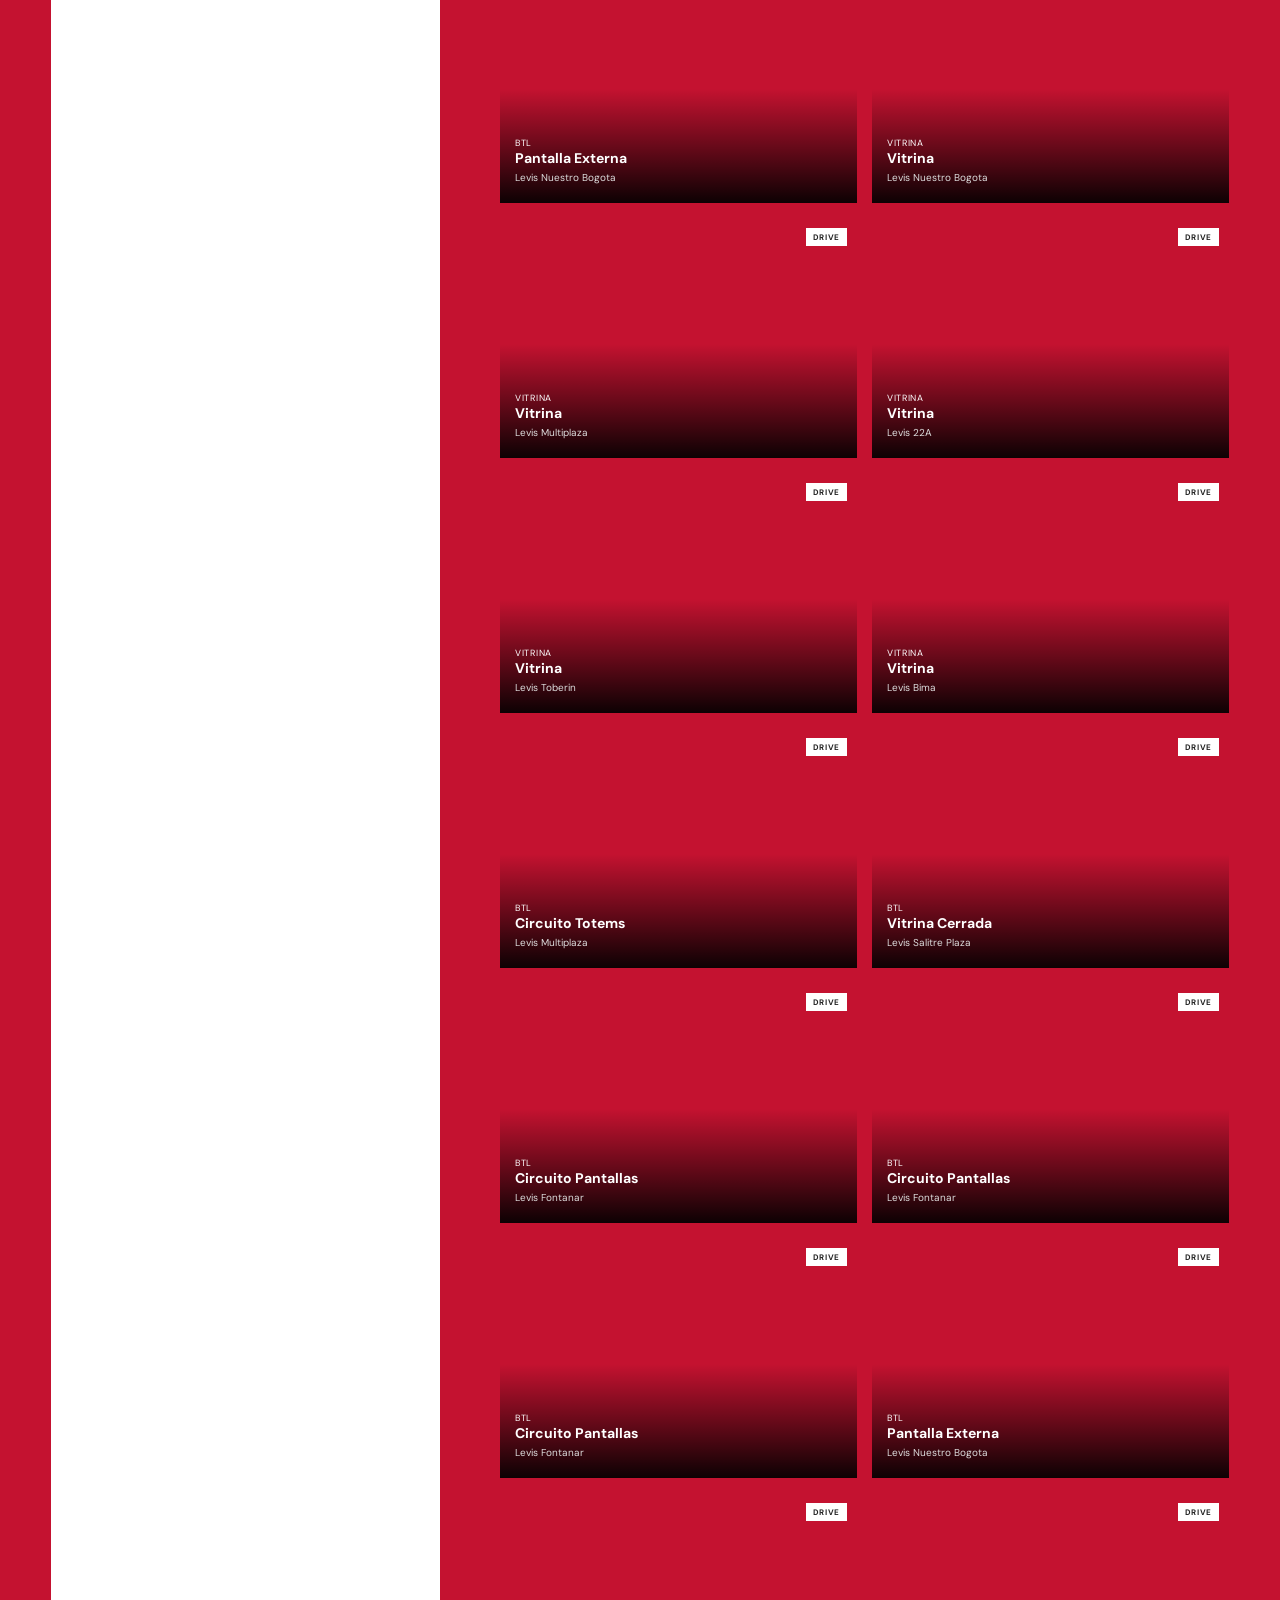
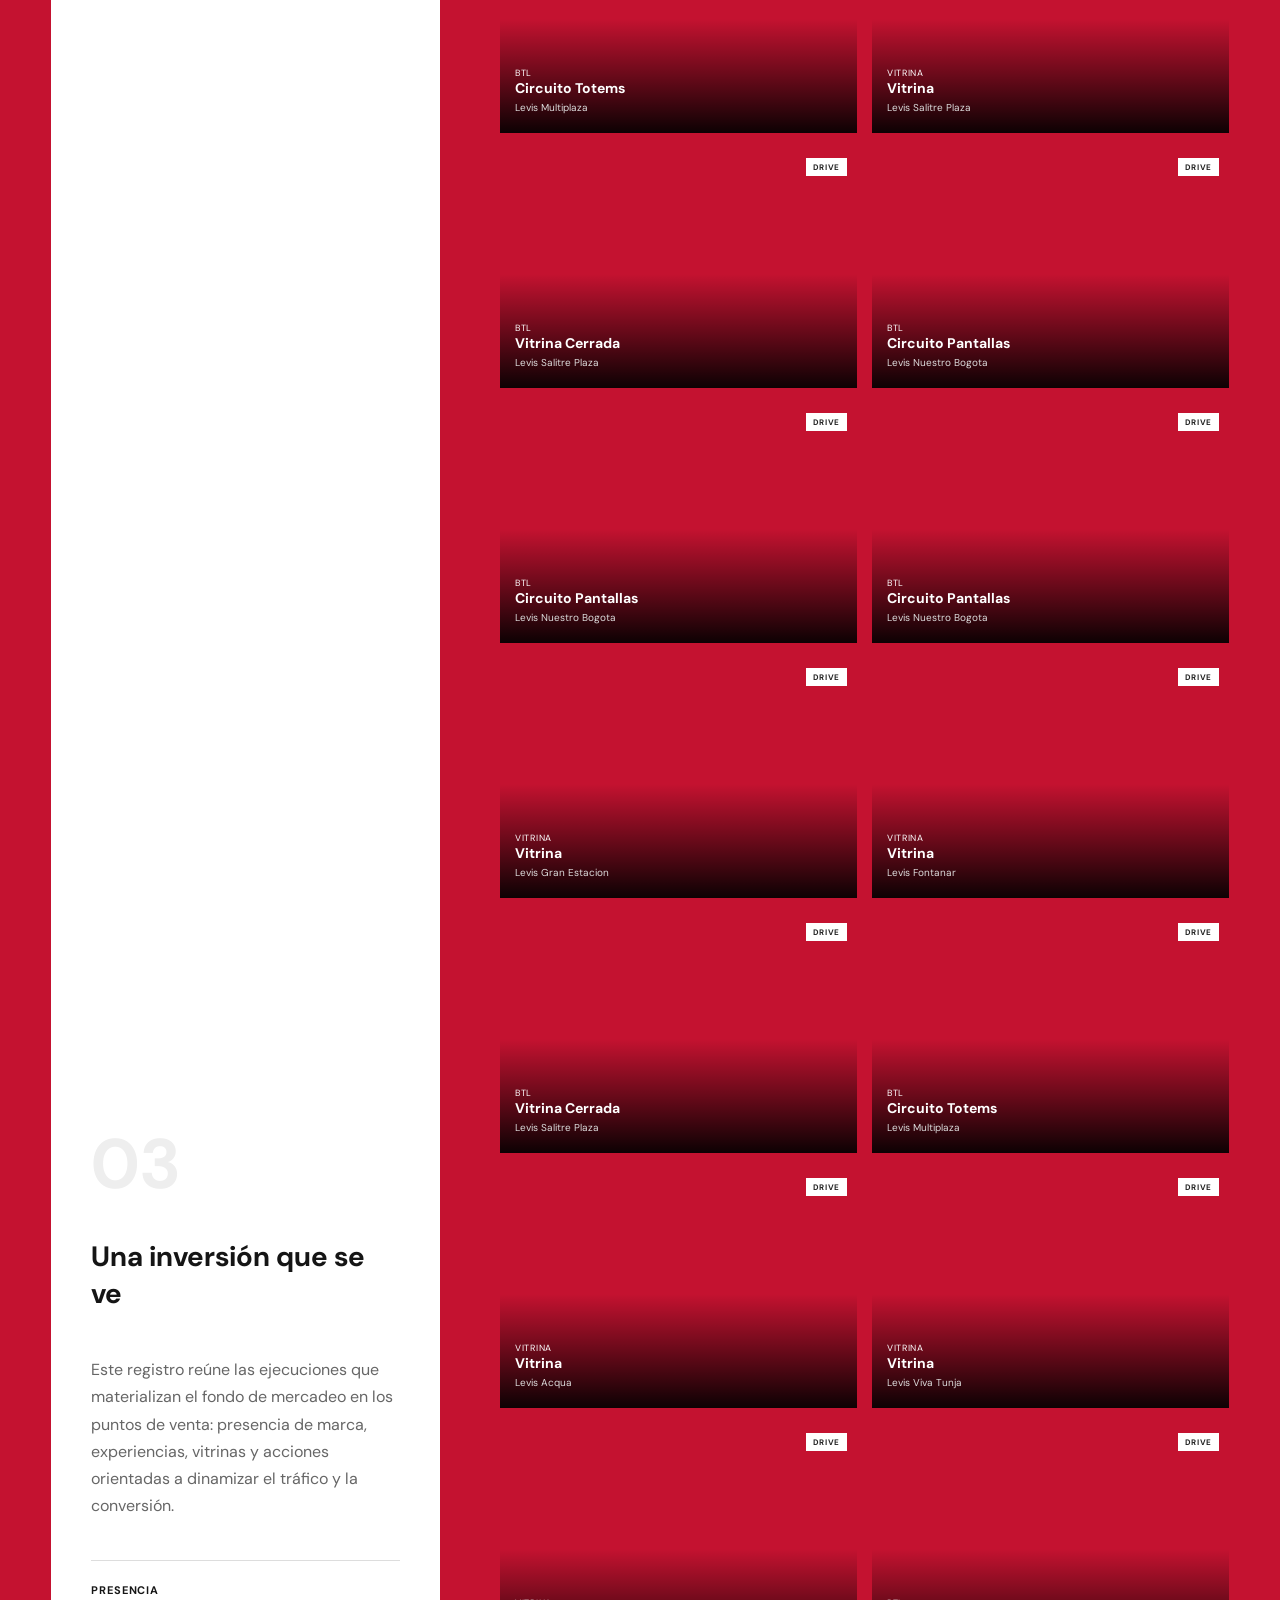
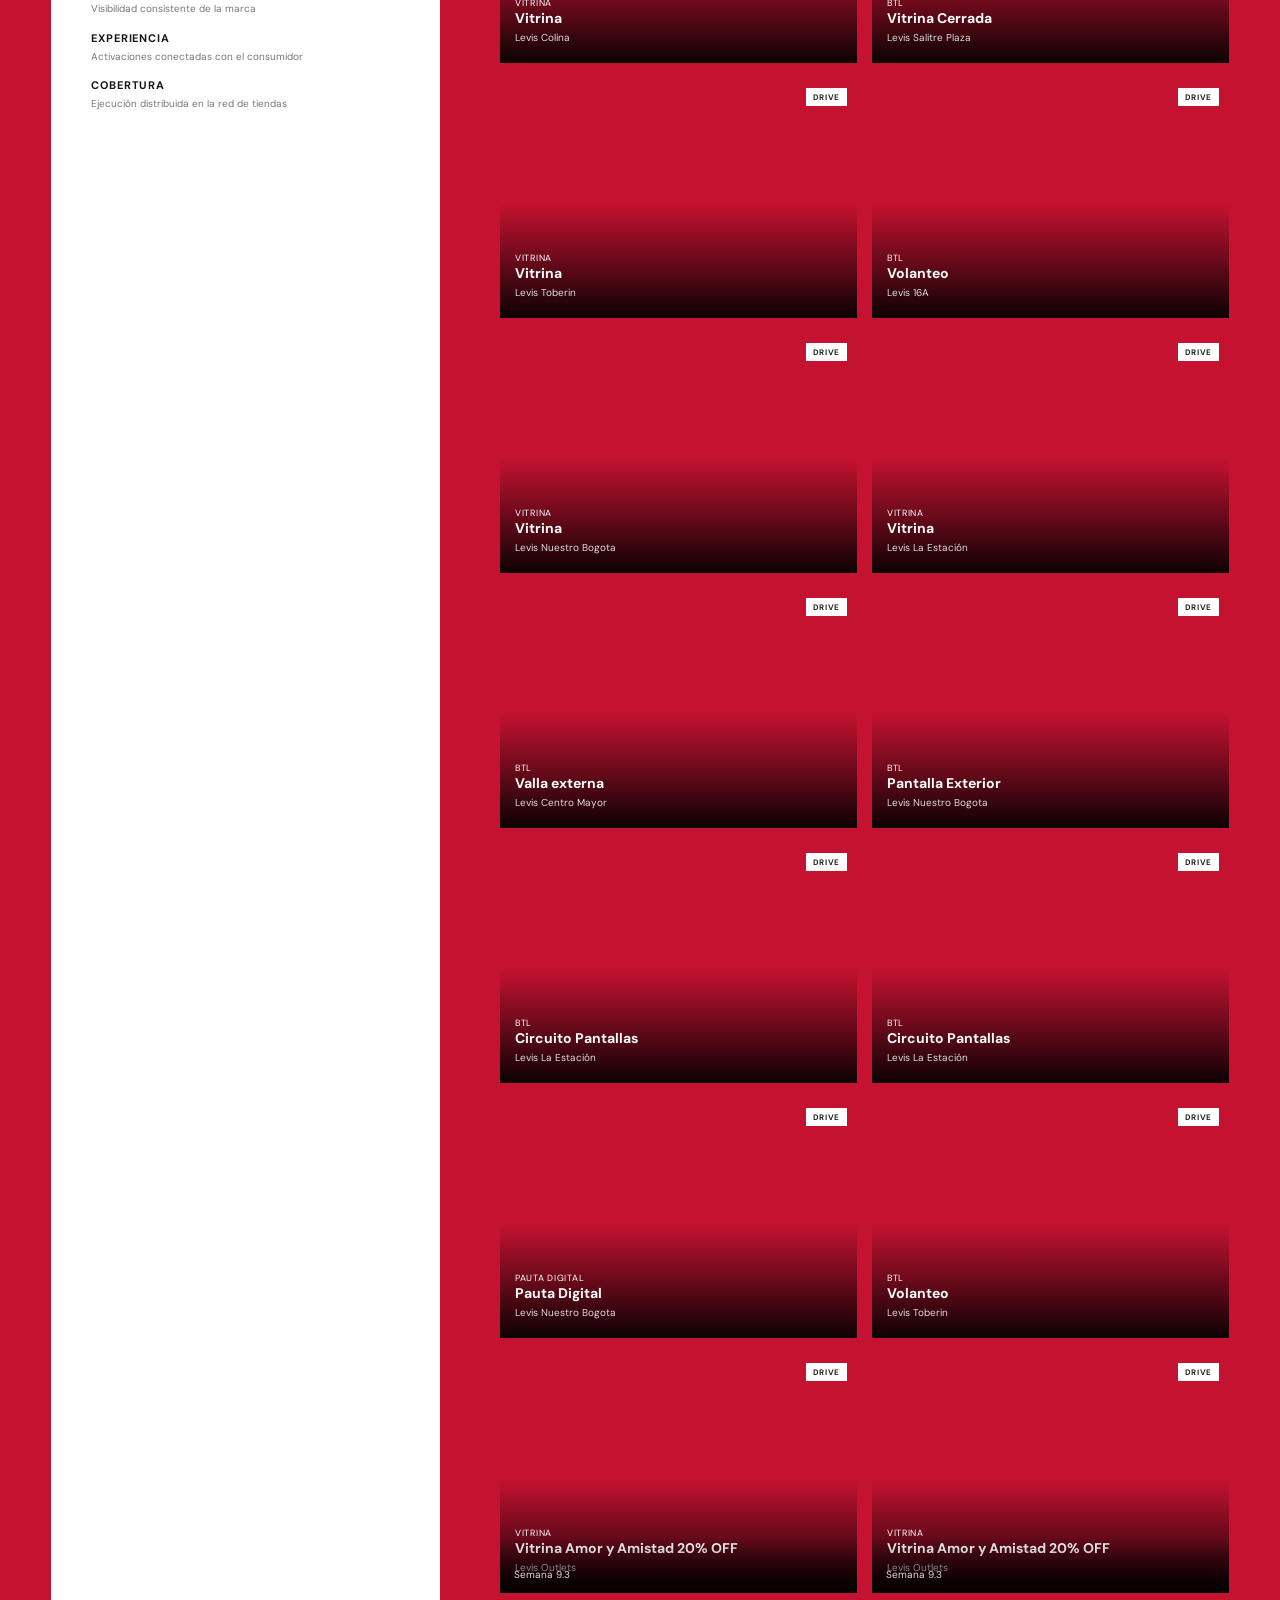
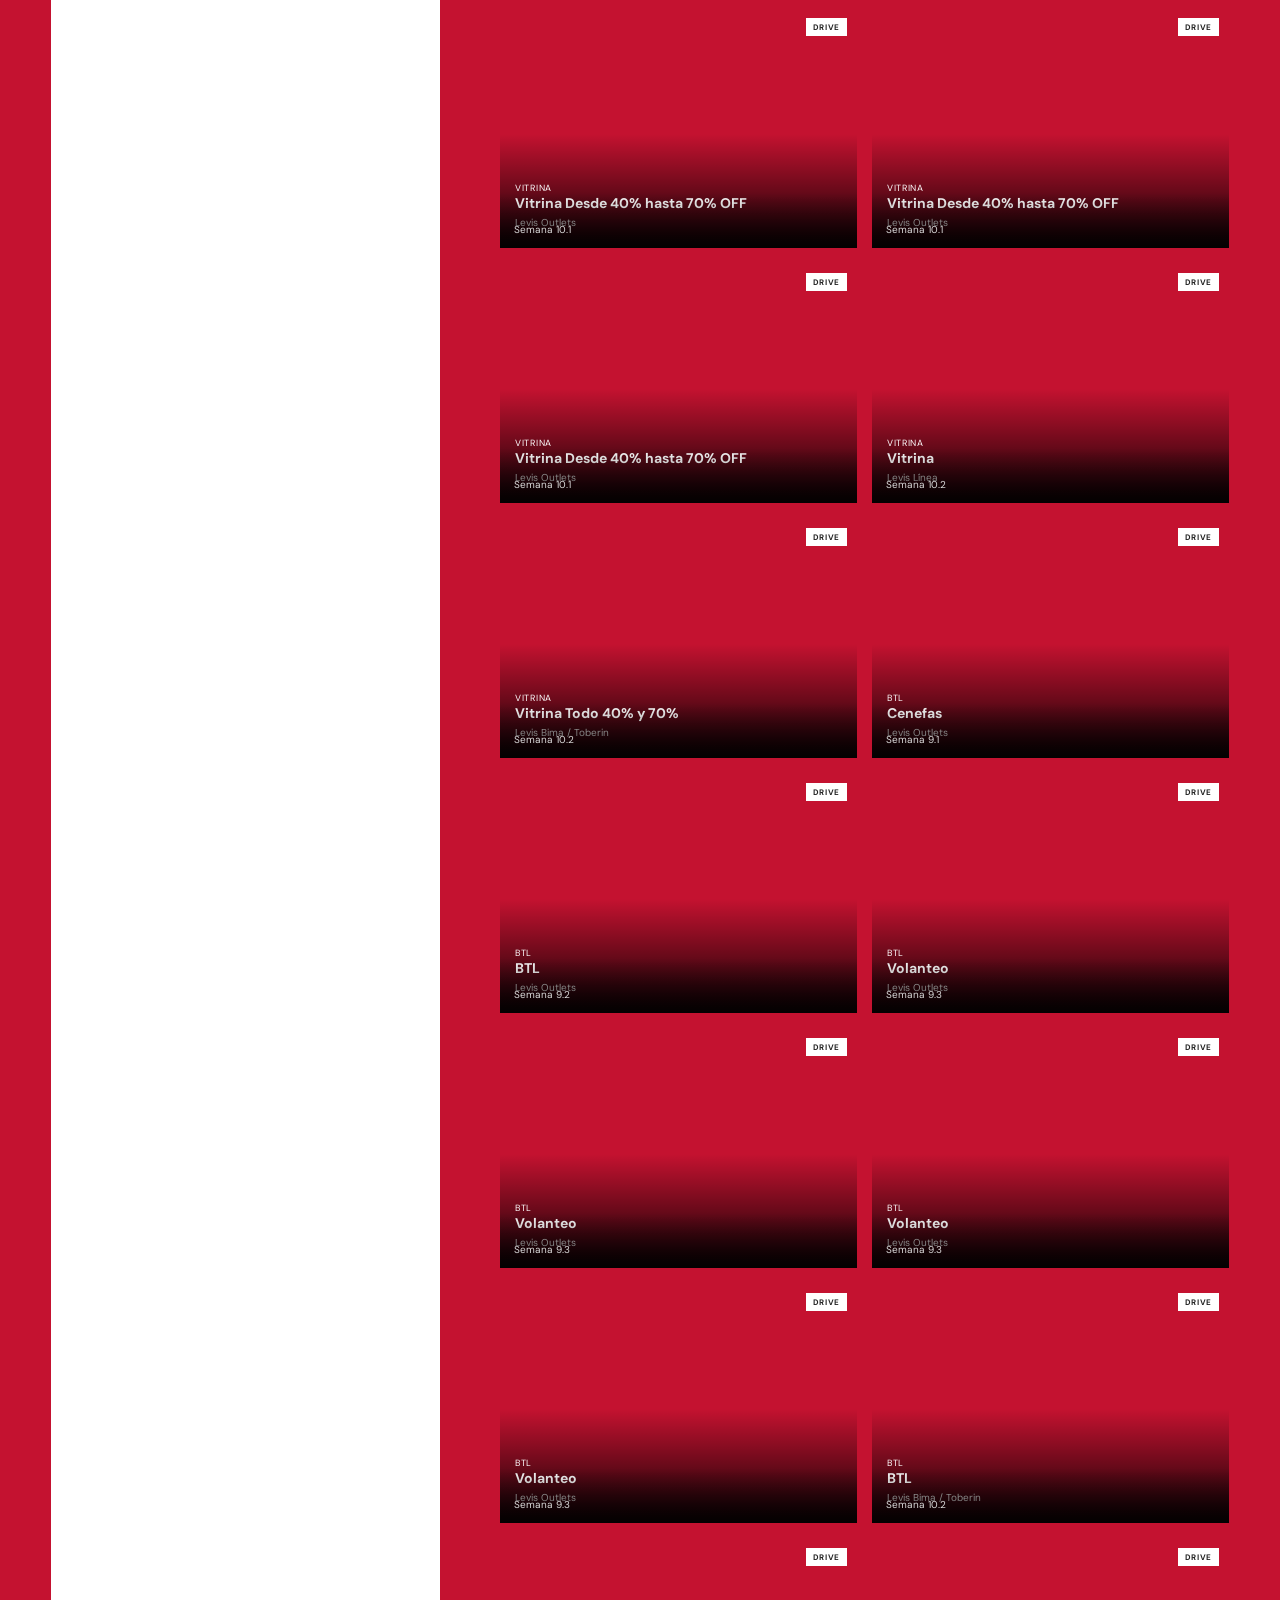
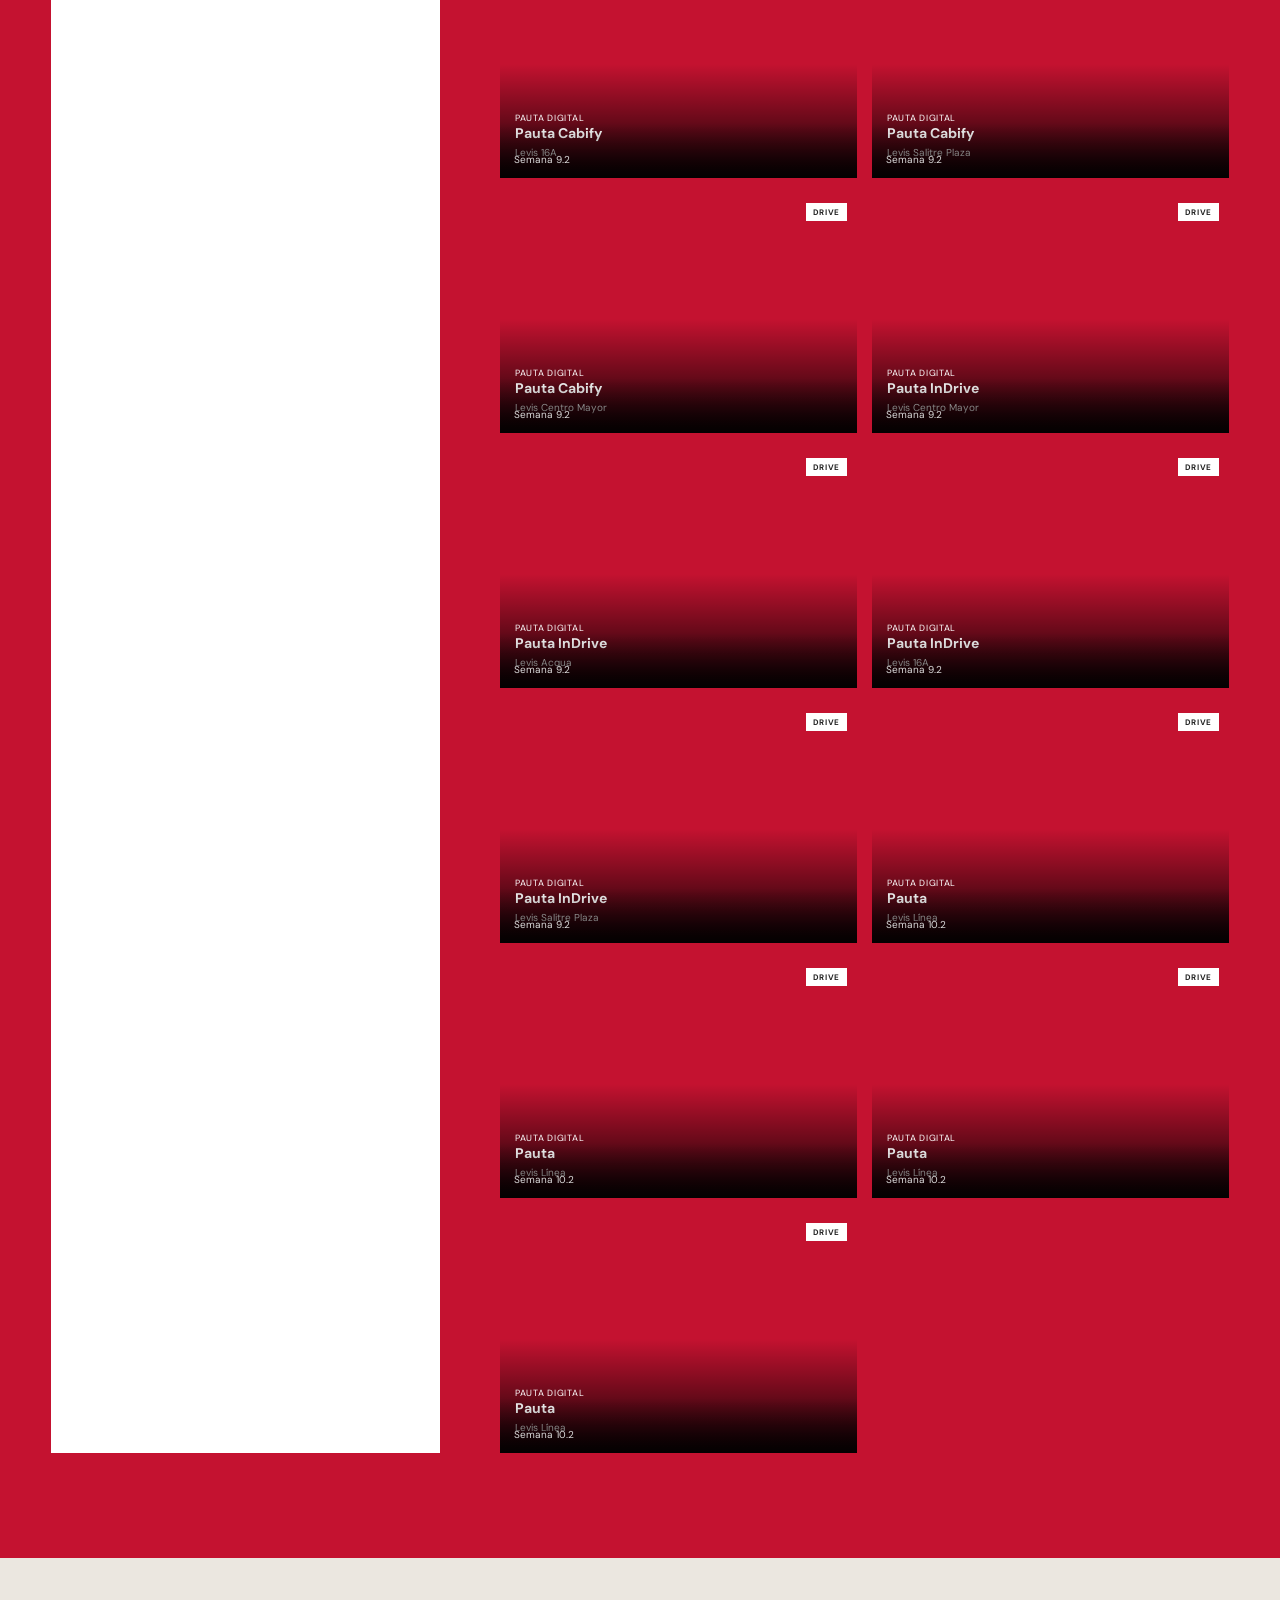
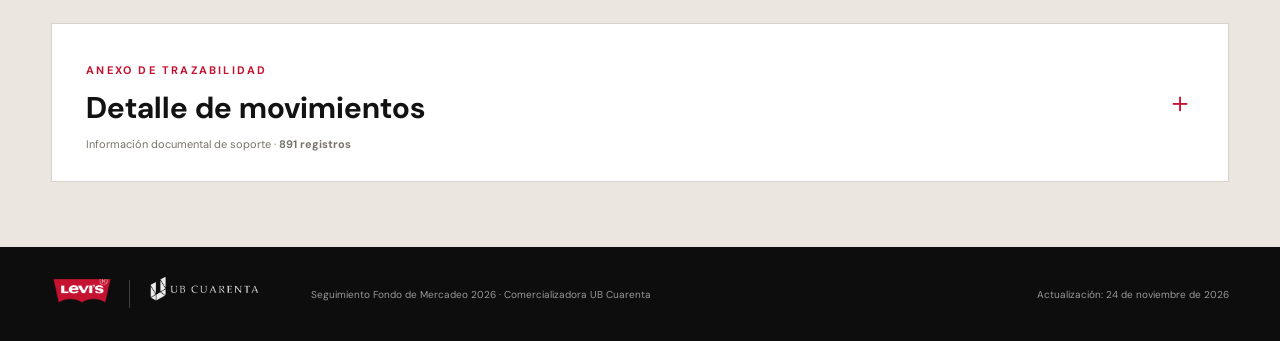
==== commit 46e0dac8: "Add files via upload" ====
--- a/index.html
+++ b/index.html
@@ -11,7 +11,7 @@
 <section class="section evidence" id="evidencias"><div class="shell"><div class="section-heading light"><div><p class="eyebrow">Reporte fotográfico</p><h2>La ejecución, en imágenes</h2></div><p>Cada evidencia queda identificada por acción y tienda.</p></div><div class="evidence-layout"><article class="evidence-intro presentation-copy"><span class="big-number">03</span><h3>Una inversión que se ve</h3><p>Este registro reúne las ejecuciones que materializan el fondo de mercadeo en los puntos de venta: presencia de marca, experiencias, vitrinas y acciones orientadas a dinamizar el tráfico y la conversión.</p><div class="evidence-principles"><span><b>Presencia</b>Visibilidad consistente de la marca</span><span><b>Experiencia</b>Activaciones conectadas con el consumidor</span><span><b>Cobertura</b>Ejecución distribuida en la red de tiendas</span></div></article><div id="photoGallery" class="gallery"><div class="empty-gallery"><span>✦</span><p>Registro fotográfico de ejecución</p><small>Las evidencias se presentan por acción y punto de venta.</small></div></div></div></div></section>
 <section class="section trace-section" id="movimientos"><div class="shell"><details class="trace-details"><summary><div><p class="eyebrow red">Anexo de trazabilidad</p><h2>Detalle de movimientos</h2><span>Información documental de soporte · <b id="traceCount">259 registros</b></span></div><i>＋</i></summary><div class="trace-content"><p class="trace-note">Este anexo conserva el detalle de documentos, conceptos y proveedores sin interrumpir la lectura principal del informe.</p><div class="table-tools"><label class="search">⌕ <input id="searchInput" type="search" placeholder="Buscar concepto, documento o proveedor"></label><span id="tableCount"></span></div><div class="table-wrap"><table><thead><tr><th>Fecha</th><th>Acción / concepto</th><th>Tienda</th><th>Documento</th><th>Estado</th><th>Tipo de pago</th><th class="num">Valor</th></tr></thead><tbody id="movementRows"></tbody></table></div><button class="secondary" id="showMore">Ver más movimientos</button></div></details></div></section>
 </main>
-<footer><div class="footer-brands"><span class="logo-box levis-logo footer-levis"><img src="assets/logos/levis-rojo.png" alt="Levi's"></span><span class="footer-divider"></span><span class="logo-box ub-logo footer-ub"><img src="assets/logos/ub-cuarenta-blanco.png" alt="UB Cuarenta"></span></div><p>Seguimiento Fondo de Mercadeo 2026 · Comercializadora UB Cuarenta</p><p>Actualización: <span id="updatedAt"></span></p></footer><script src="assets/js/data.js?v=20260907214202"></script><script src="assets/js/app.js"></script><script src="assets/js/import-excel.js"></script></body></html>
+<footer><div class="footer-brands"><span class="logo-box levis-logo footer-levis"><img src="assets/logos/levis-rojo.png" alt="Levi's"></span><span class="footer-divider"></span><span class="logo-box ub-logo footer-ub"><img src="assets/logos/ub-cuarenta-blanco.png" alt="UB Cuarenta"></span></div><p>Seguimiento Fondo de Mercadeo 2026 · Comercializadora UB Cuarenta</p><p>Actualización: <span id="updatedAt"></span></p></footer><script src="assets/js/data.js?v=20261124190500"></script><script src="assets/js/app.js"></script><script src="assets/js/import-excel.js"></script></body></html>
 
 
 
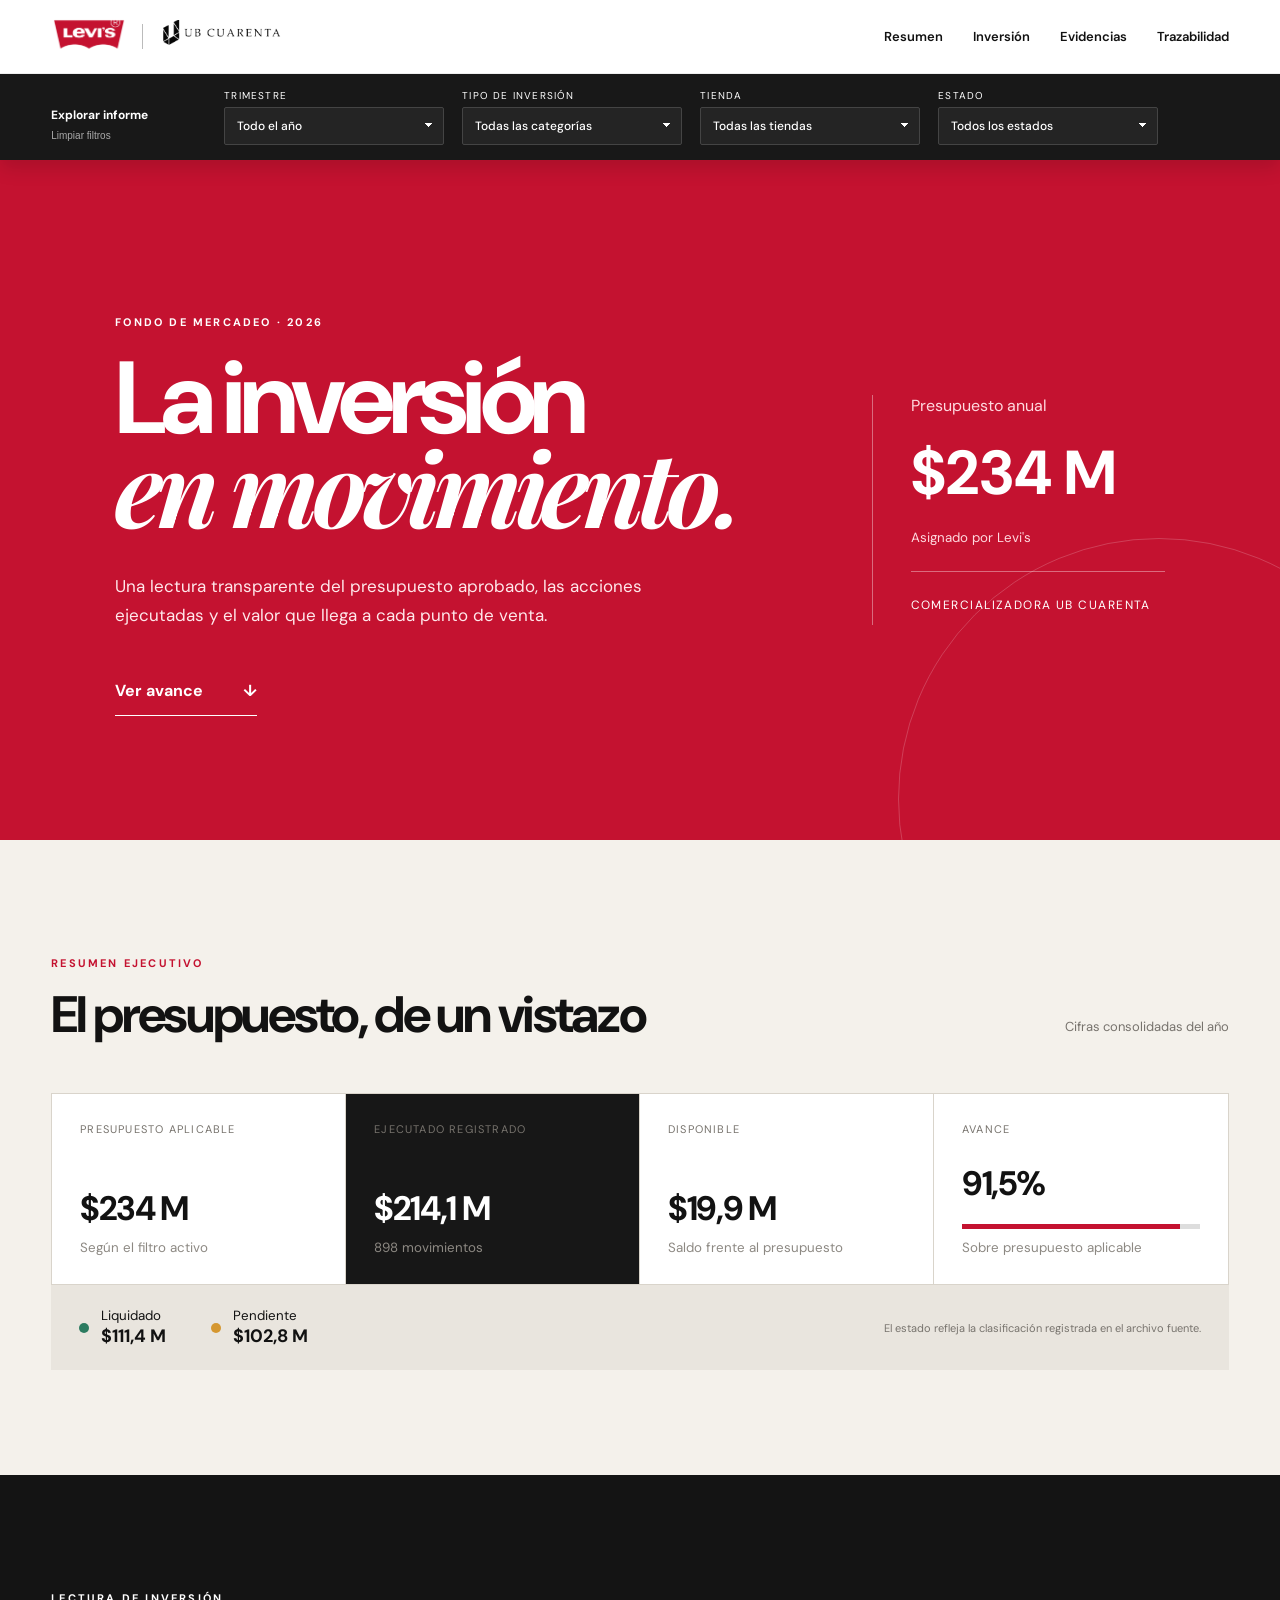
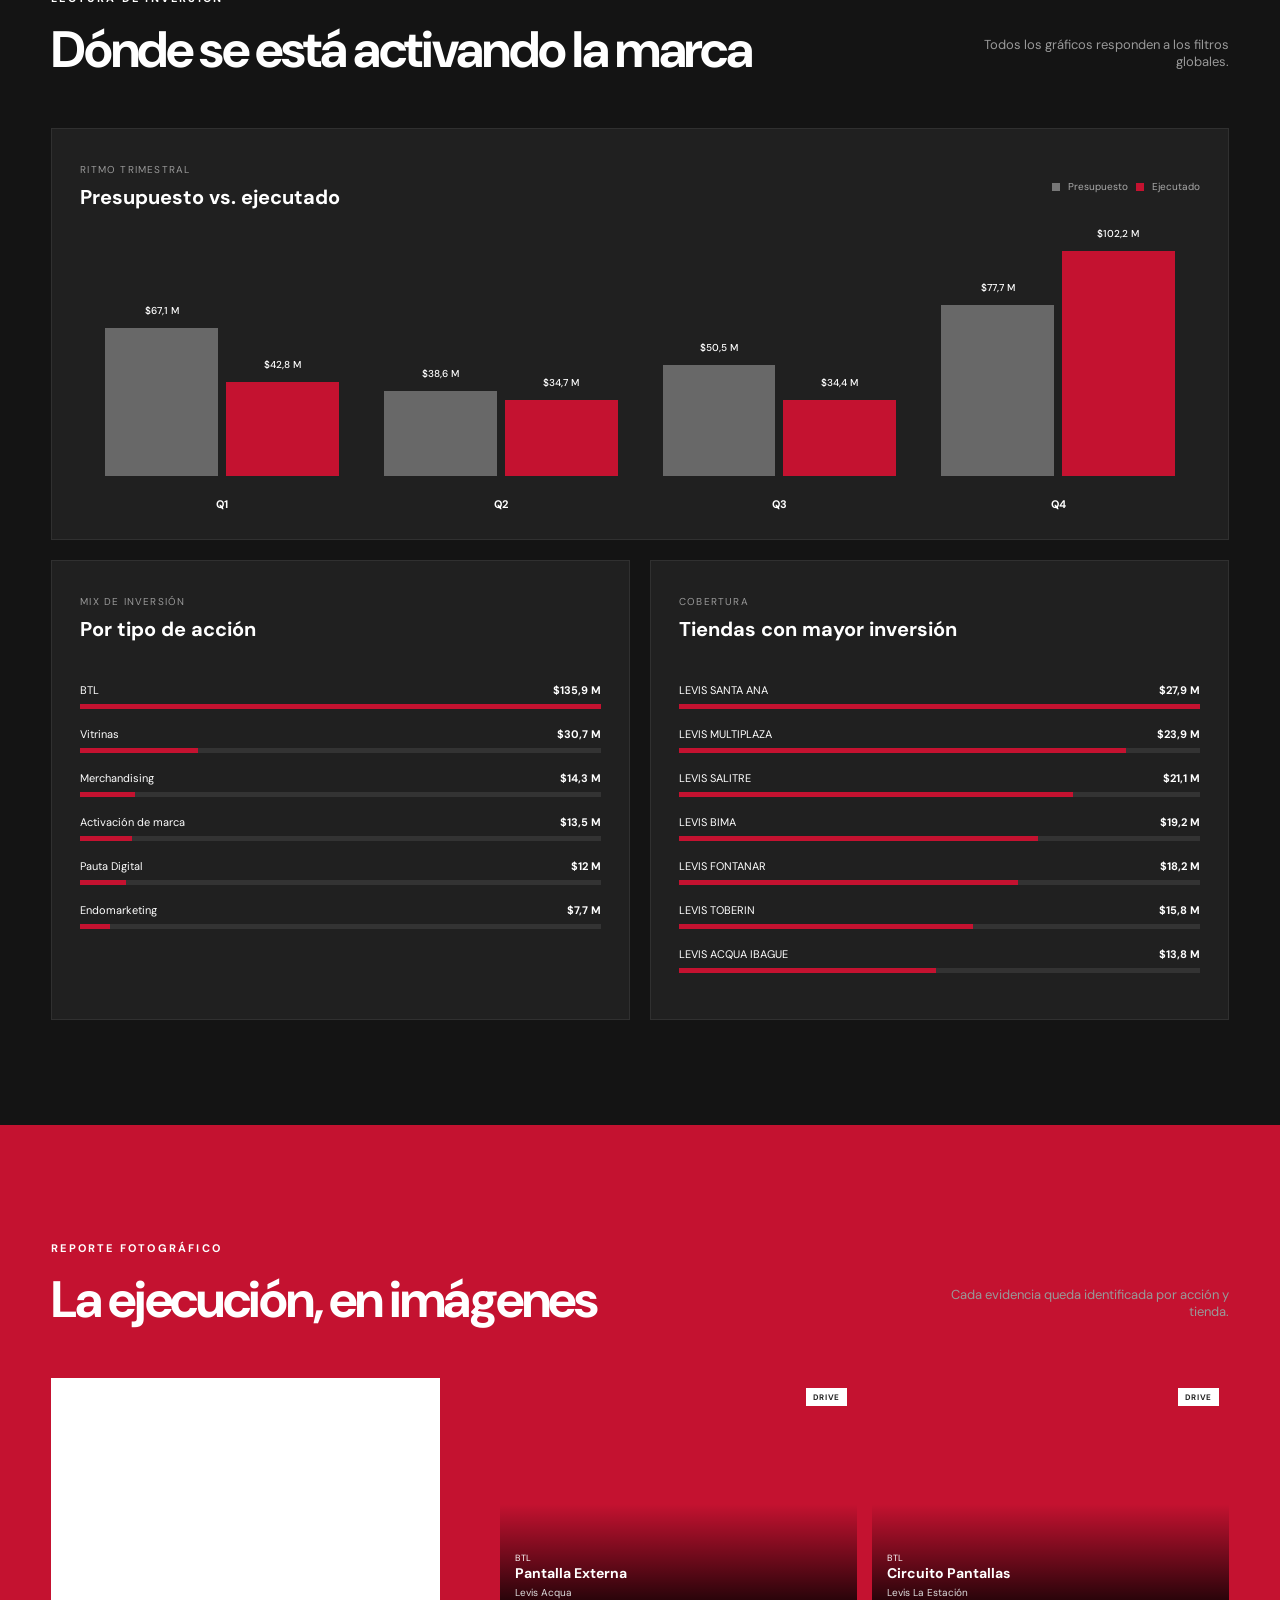
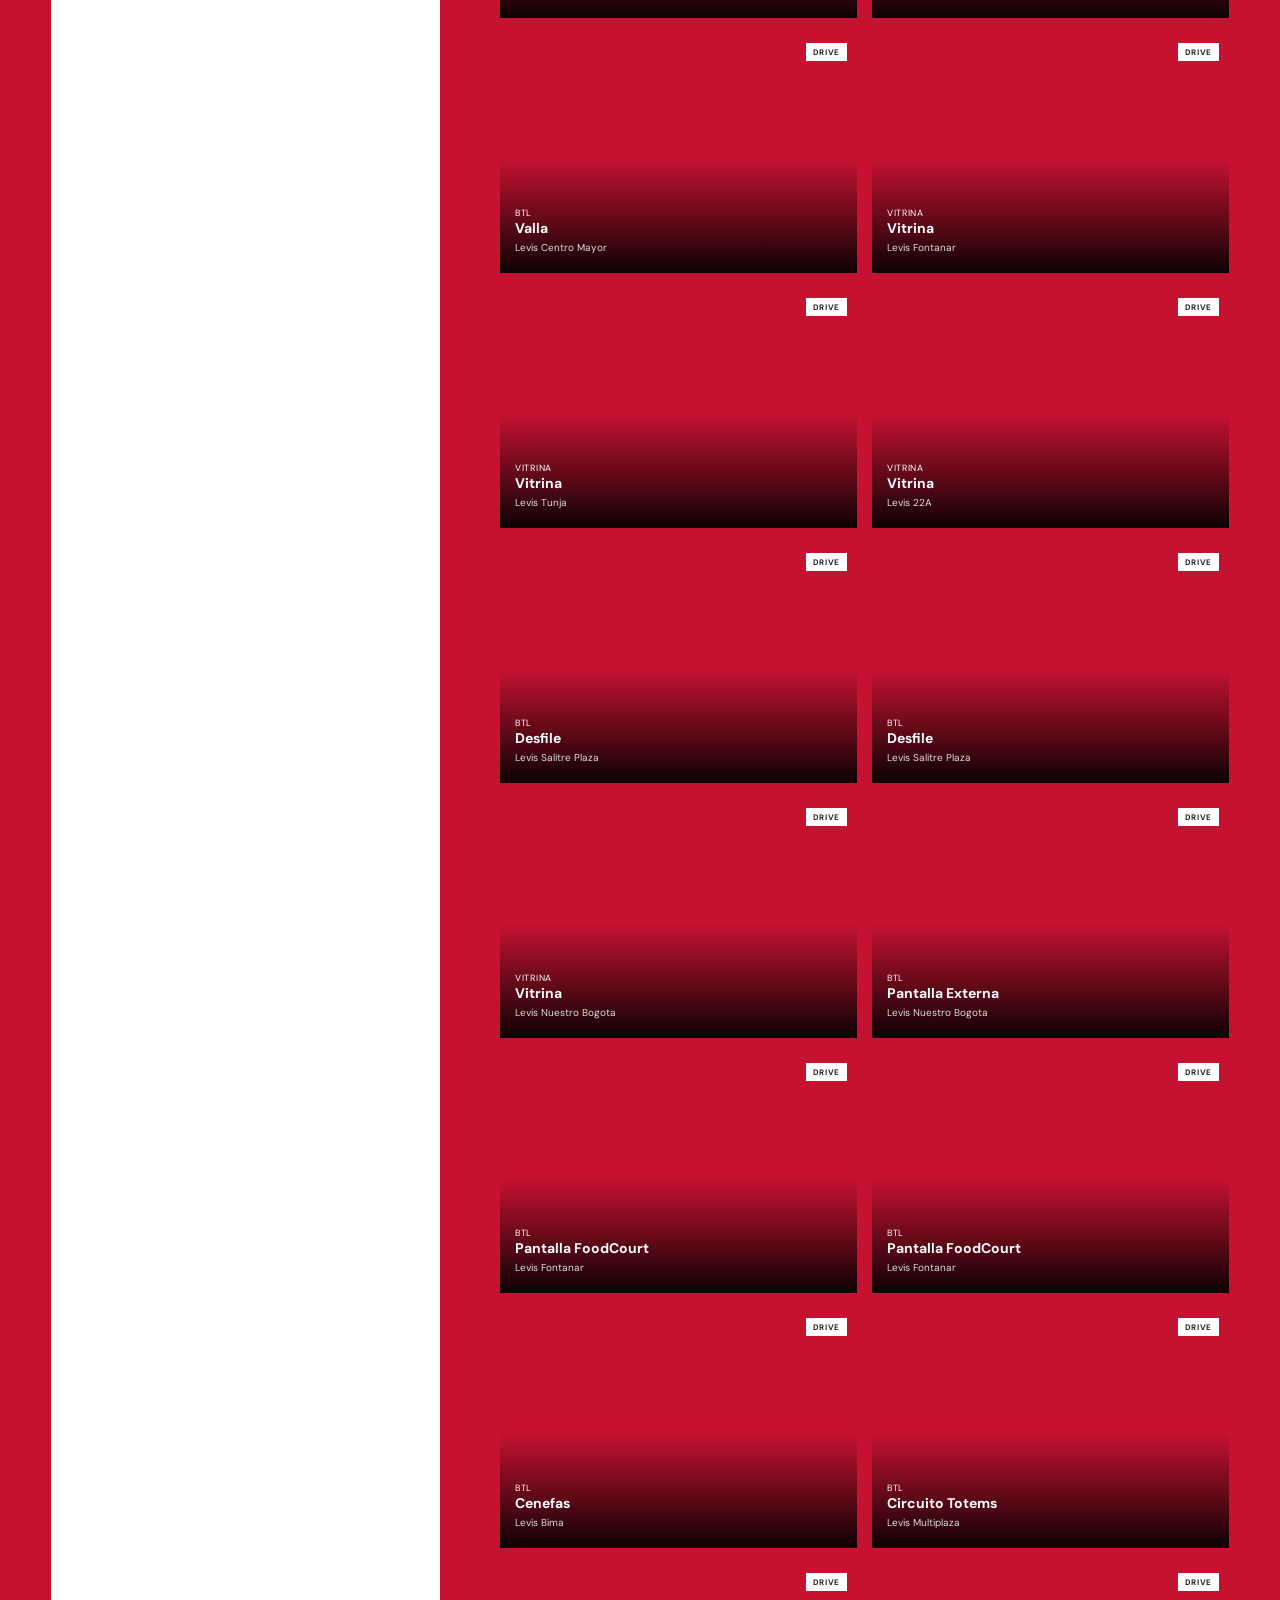
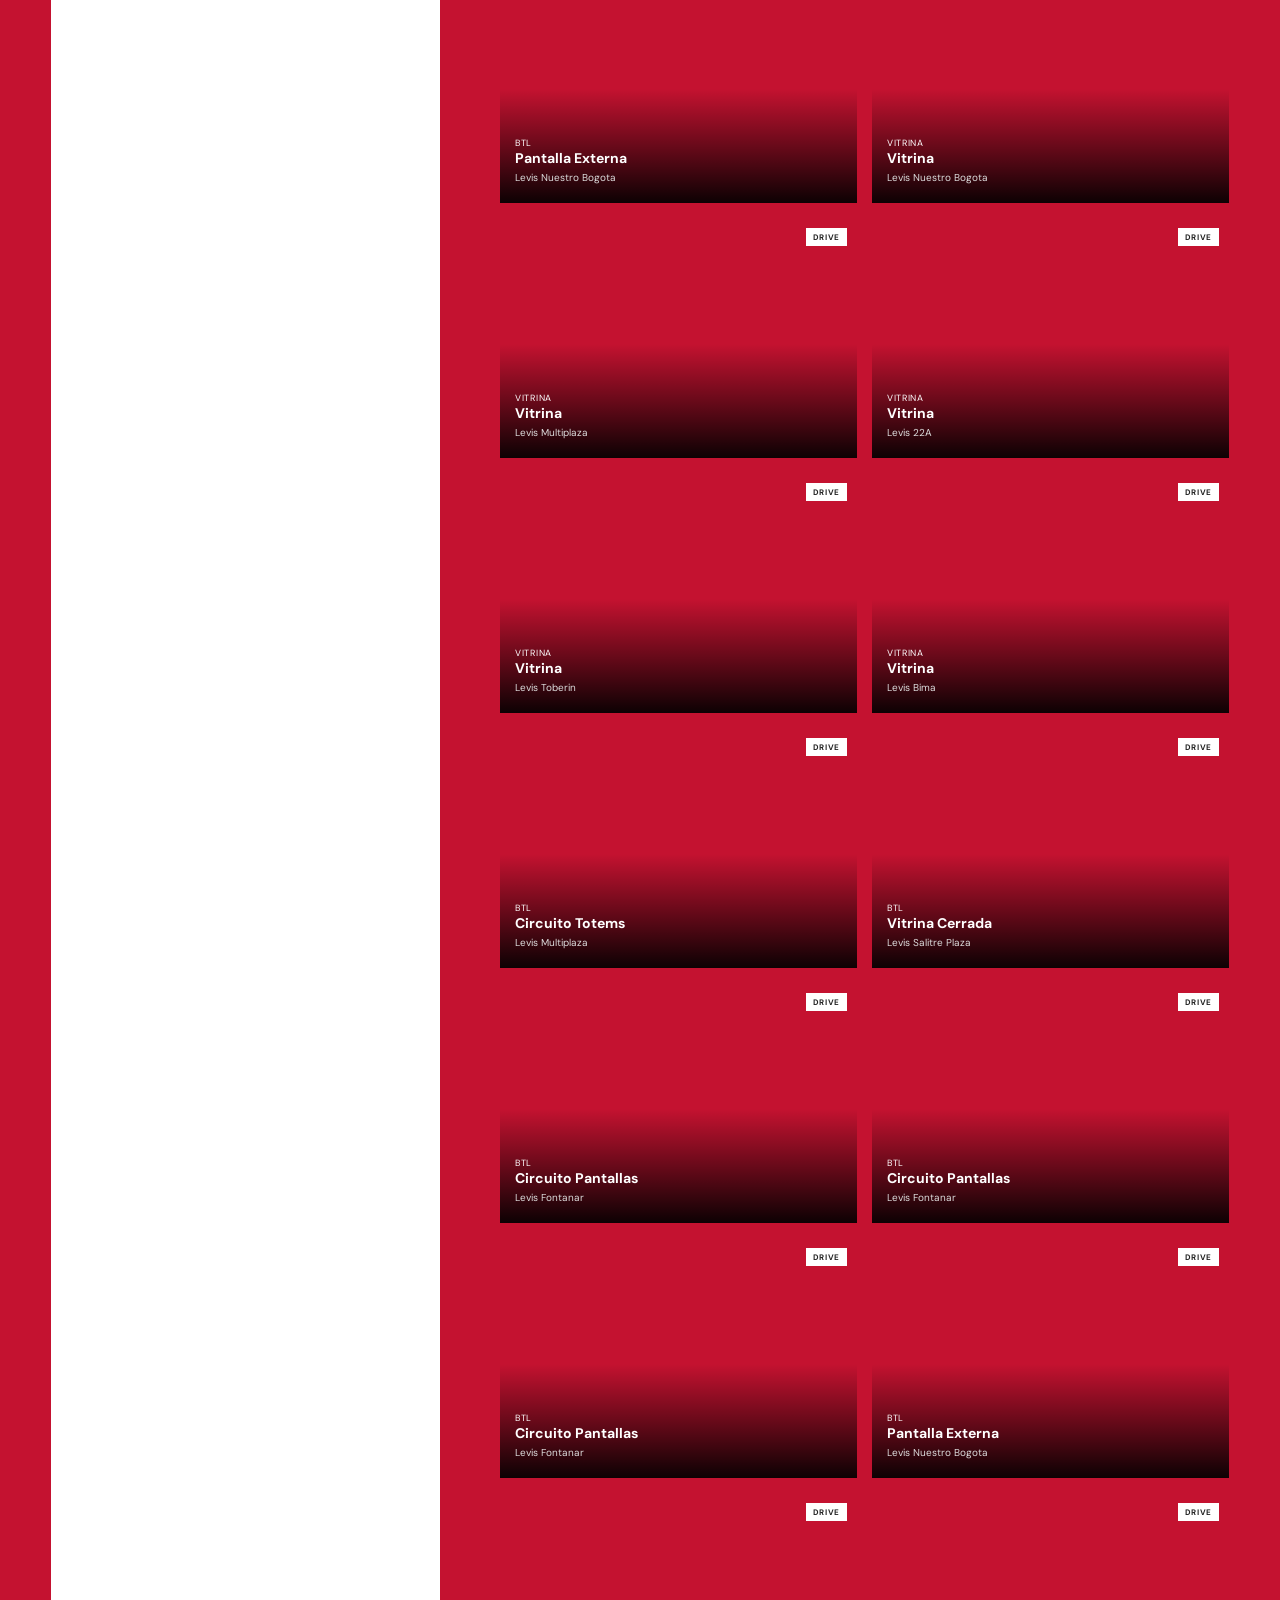
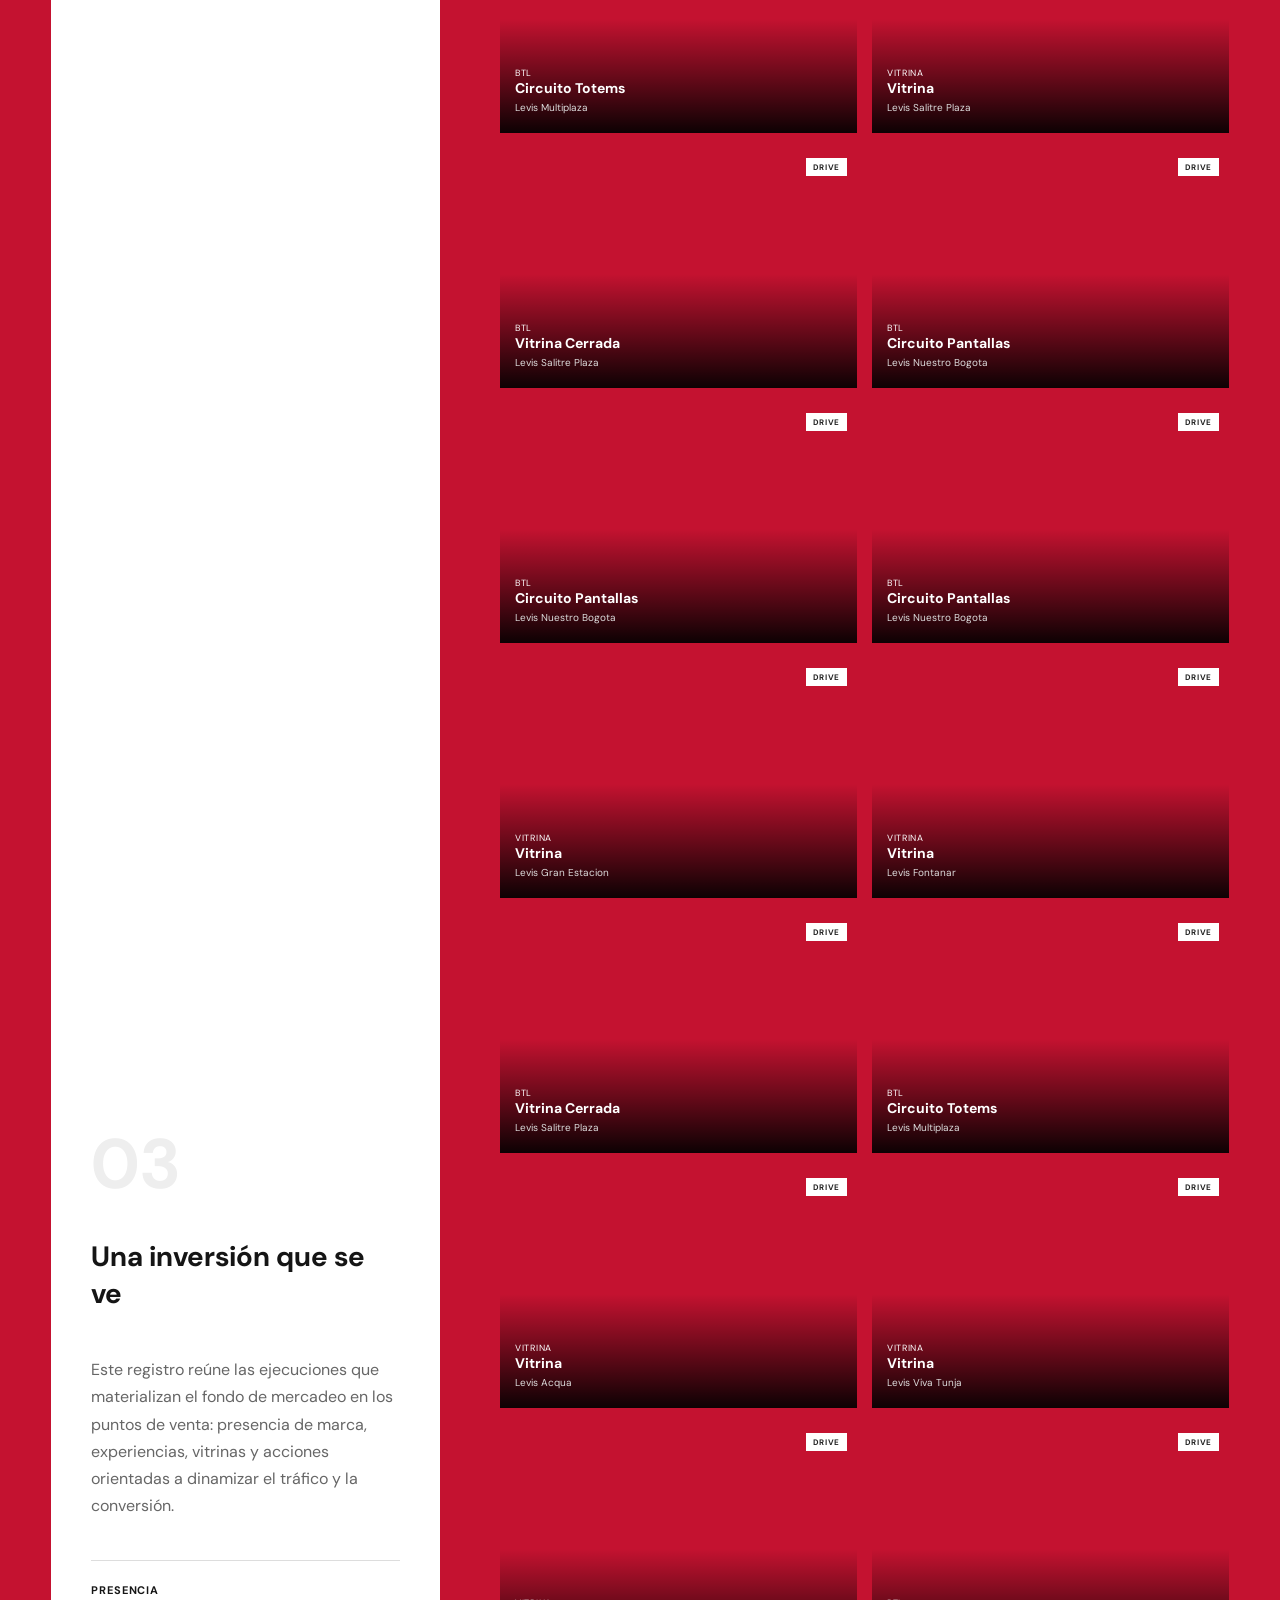
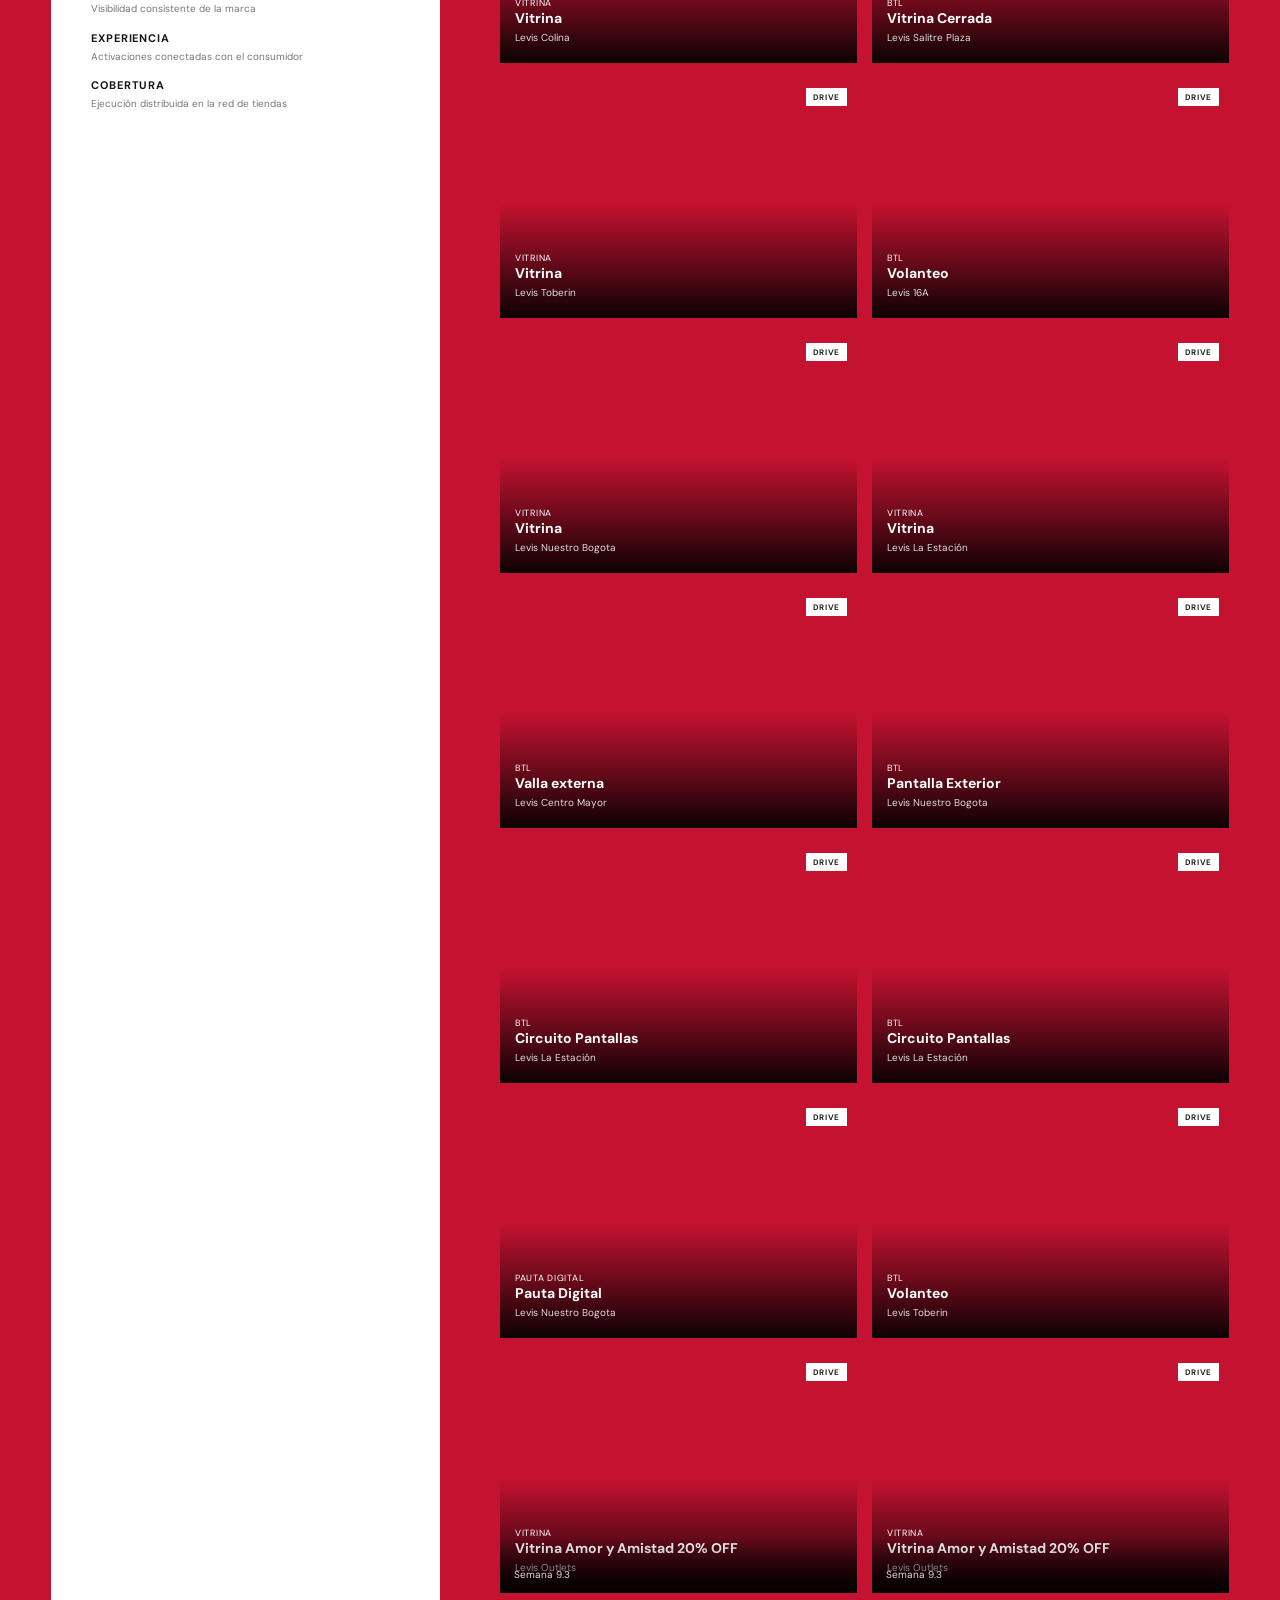
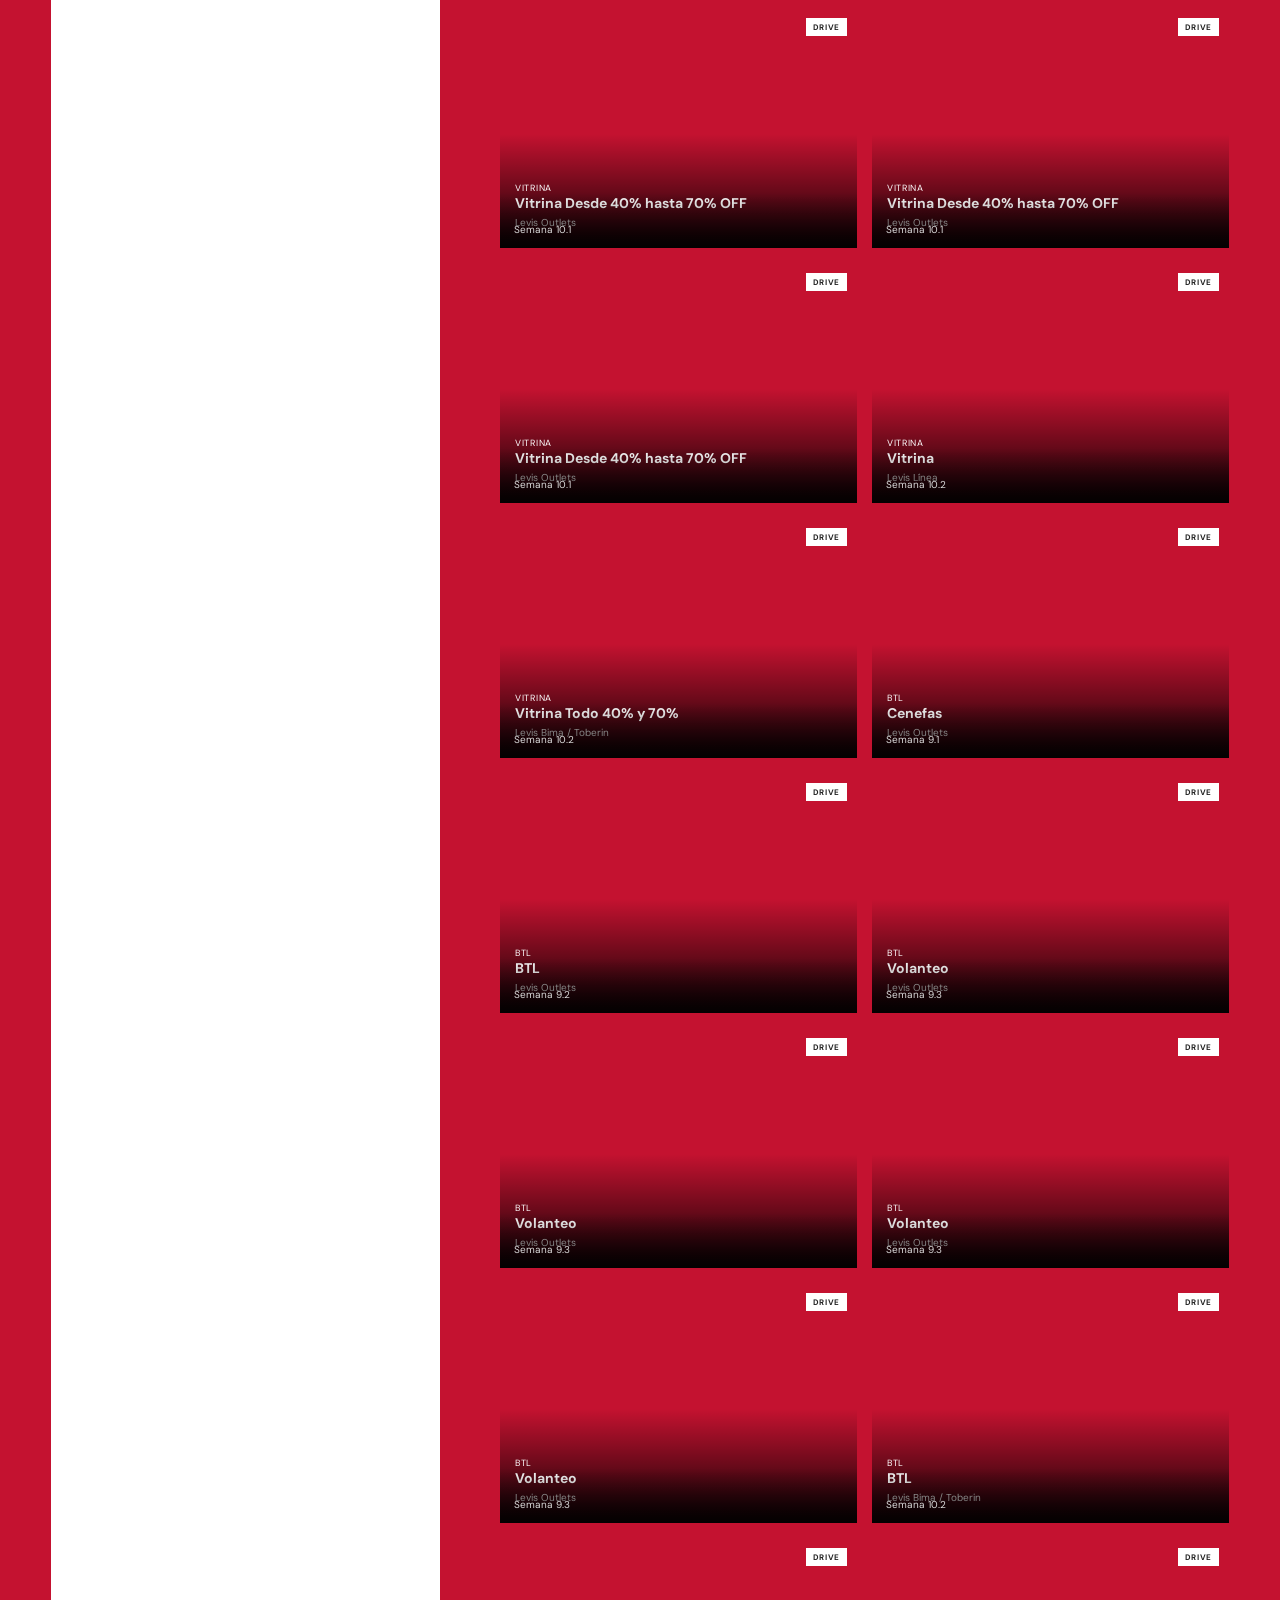
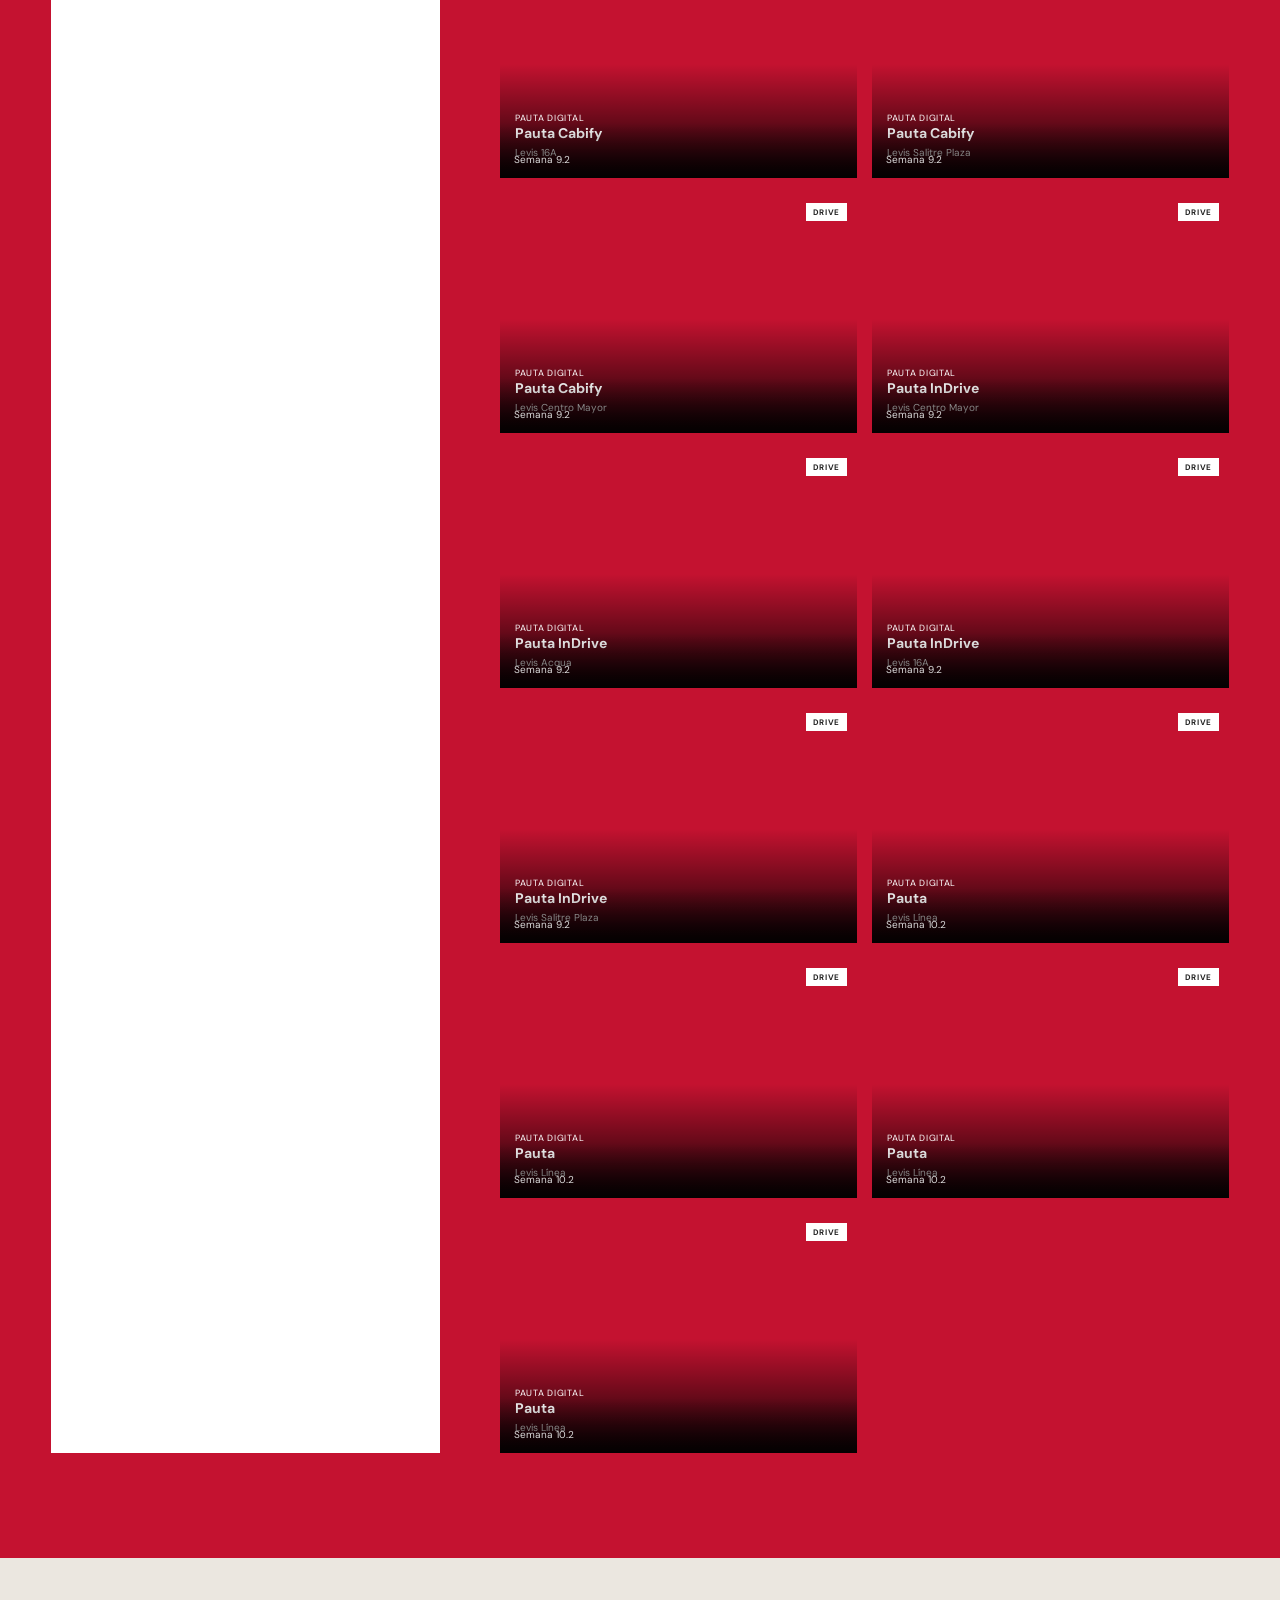
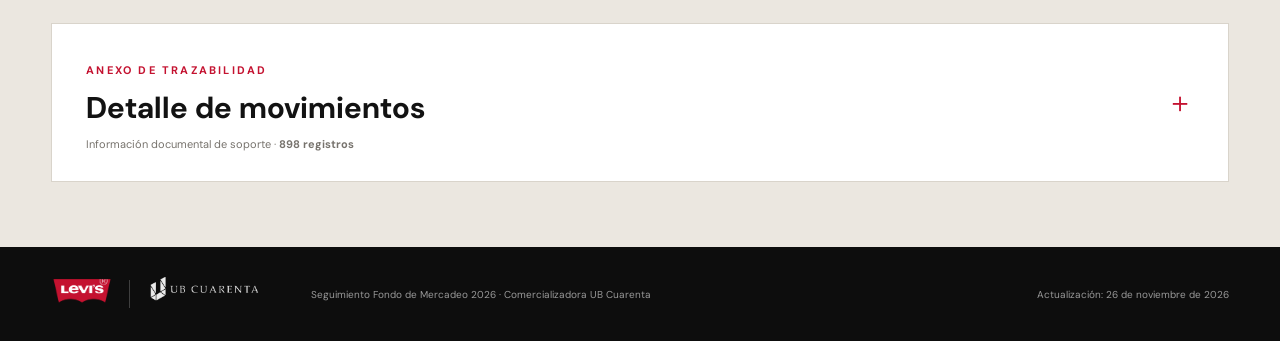
==== commit 8f3dfcac: "Add files via upload" ====
--- a/index.html
+++ b/index.html
@@ -11,7 +11,7 @@
 <section class="section evidence" id="evidencias"><div class="shell"><div class="section-heading light"><div><p class="eyebrow">Reporte fotográfico</p><h2>La ejecución, en imágenes</h2></div><p>Cada evidencia queda identificada por acción y tienda.</p></div><div class="evidence-layout"><article class="evidence-intro presentation-copy"><span class="big-number">03</span><h3>Una inversión que se ve</h3><p>Este registro reúne las ejecuciones que materializan el fondo de mercadeo en los puntos de venta: presencia de marca, experiencias, vitrinas y acciones orientadas a dinamizar el tráfico y la conversión.</p><div class="evidence-principles"><span><b>Presencia</b>Visibilidad consistente de la marca</span><span><b>Experiencia</b>Activaciones conectadas con el consumidor</span><span><b>Cobertura</b>Ejecución distribuida en la red de tiendas</span></div></article><div id="photoGallery" class="gallery"><div class="empty-gallery"><span>✦</span><p>Registro fotográfico de ejecución</p><small>Las evidencias se presentan por acción y punto de venta.</small></div></div></div></div></section>
 <section class="section trace-section" id="movimientos"><div class="shell"><details class="trace-details"><summary><div><p class="eyebrow red">Anexo de trazabilidad</p><h2>Detalle de movimientos</h2><span>Información documental de soporte · <b id="traceCount">259 registros</b></span></div><i>＋</i></summary><div class="trace-content"><p class="trace-note">Este anexo conserva el detalle de documentos, conceptos y proveedores sin interrumpir la lectura principal del informe.</p><div class="table-tools"><label class="search">⌕ <input id="searchInput" type="search" placeholder="Buscar concepto, documento o proveedor"></label><span id="tableCount"></span></div><div class="table-wrap"><table><thead><tr><th>Fecha</th><th>Acción / concepto</th><th>Tienda</th><th>Documento</th><th>Estado</th><th>Tipo de pago</th><th class="num">Valor</th></tr></thead><tbody id="movementRows"></tbody></table></div><button class="secondary" id="showMore">Ver más movimientos</button></div></details></div></section>
 </main>
-<footer><div class="footer-brands"><span class="logo-box levis-logo footer-levis"><img src="assets/logos/levis-rojo.png" alt="Levi's"></span><span class="footer-divider"></span><span class="logo-box ub-logo footer-ub"><img src="assets/logos/ub-cuarenta-blanco.png" alt="UB Cuarenta"></span></div><p>Seguimiento Fondo de Mercadeo 2026 · Comercializadora UB Cuarenta</p><p>Actualización: <span id="updatedAt"></span></p></footer><script src="assets/js/data.js?v=20261124190500"></script><script src="assets/js/app.js"></script><script src="assets/js/import-excel.js"></script></body></html>
+<footer><div class="footer-brands"><span class="logo-box levis-logo footer-levis"><img src="assets/logos/levis-rojo.png" alt="Levi's"></span><span class="footer-divider"></span><span class="logo-box ub-logo footer-ub"><img src="assets/logos/ub-cuarenta-blanco.png" alt="UB Cuarenta"></span></div><p>Seguimiento Fondo de Mercadeo 2026 · Comercializadora UB Cuarenta</p><p>Actualización: <span id="updatedAt"></span></p></footer><script src="assets/js/data.js?v=20261126094500"></script><script src="assets/js/app.js"></script><script src="assets/js/import-excel.js"></script></body></html>
 
 
 
